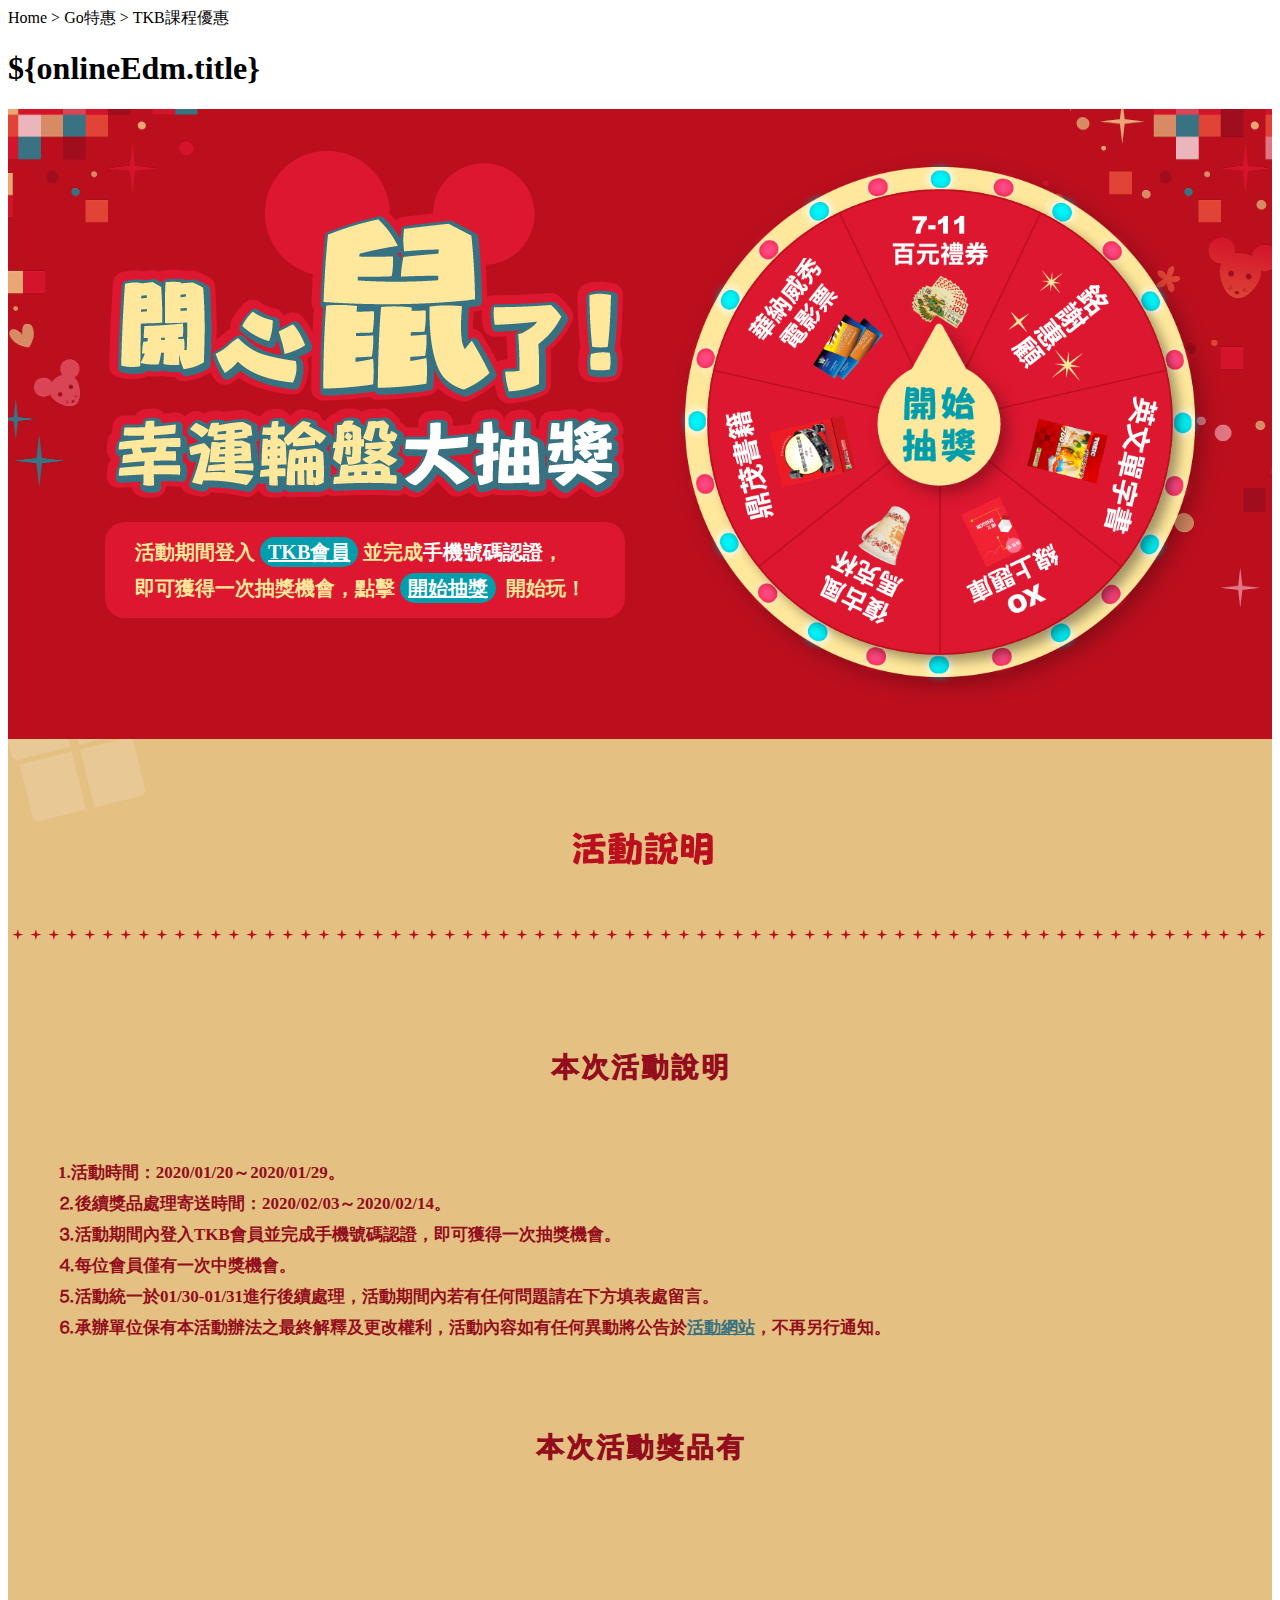
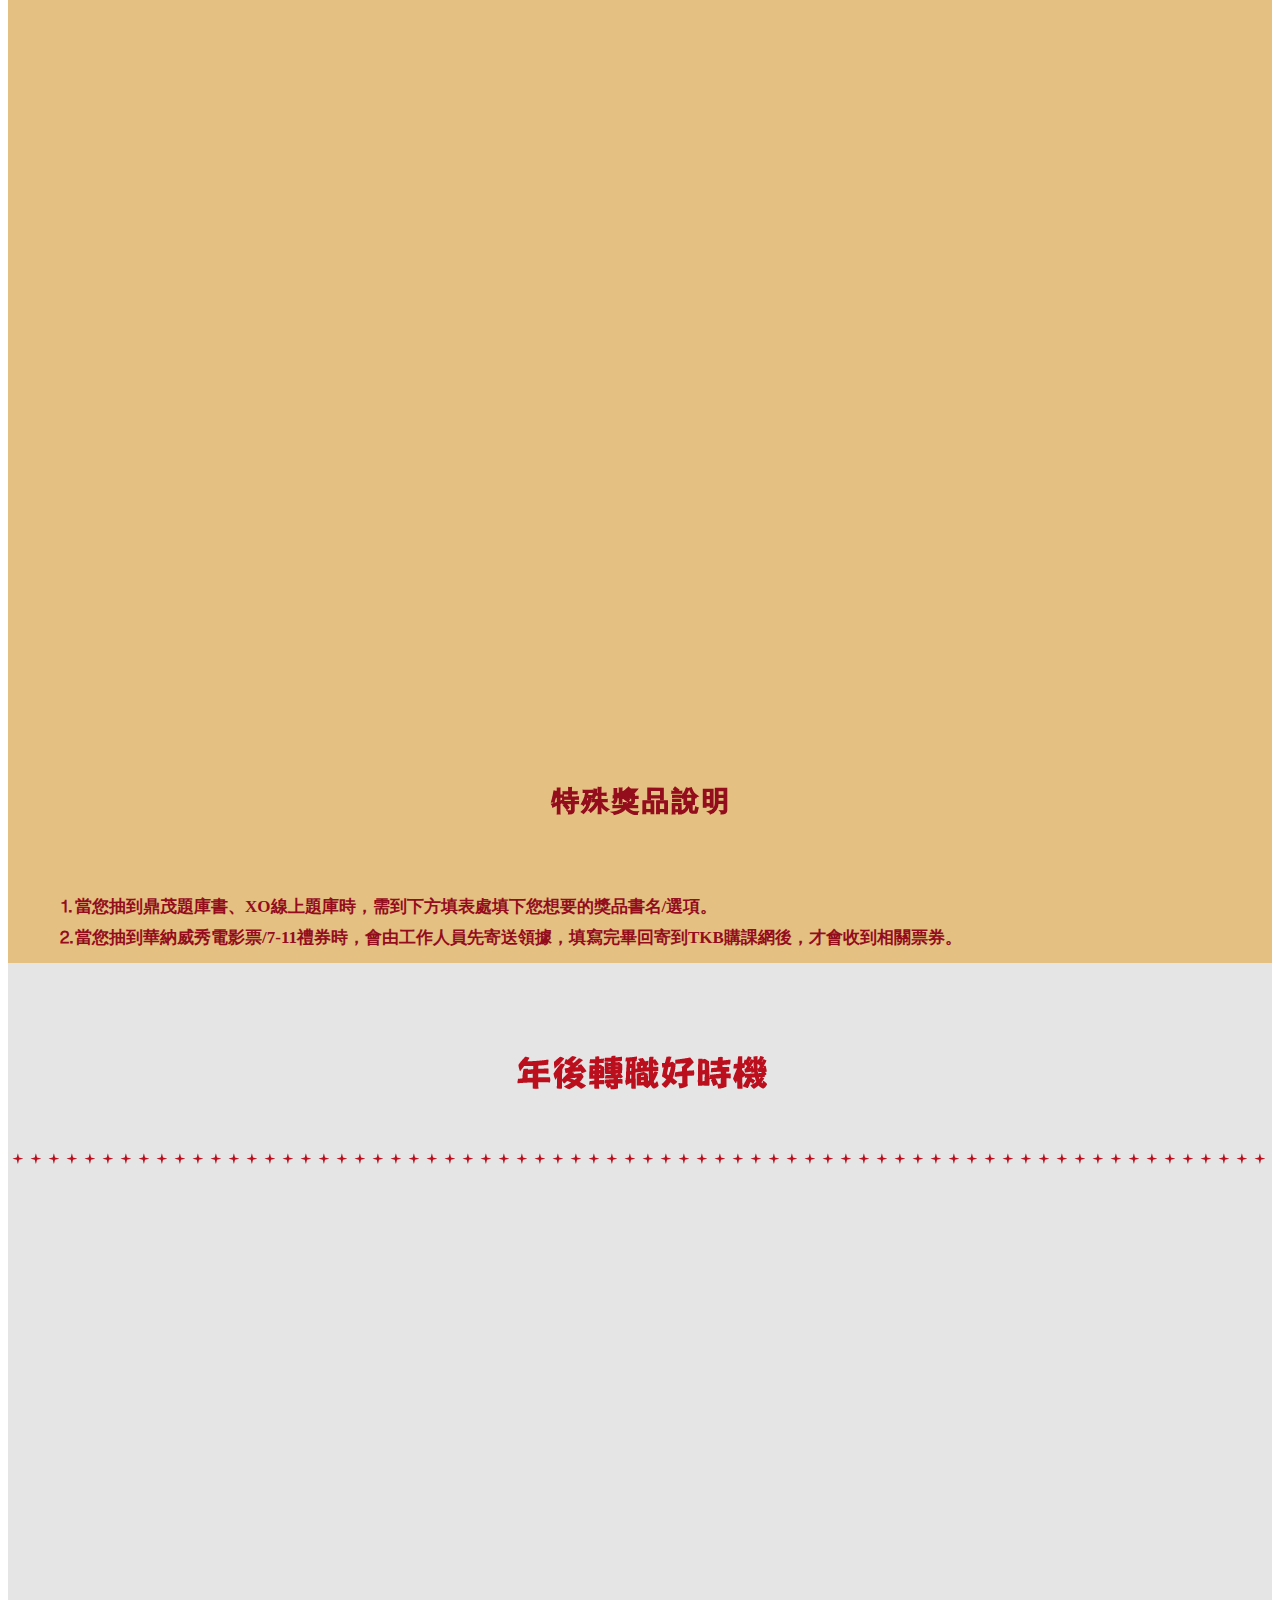
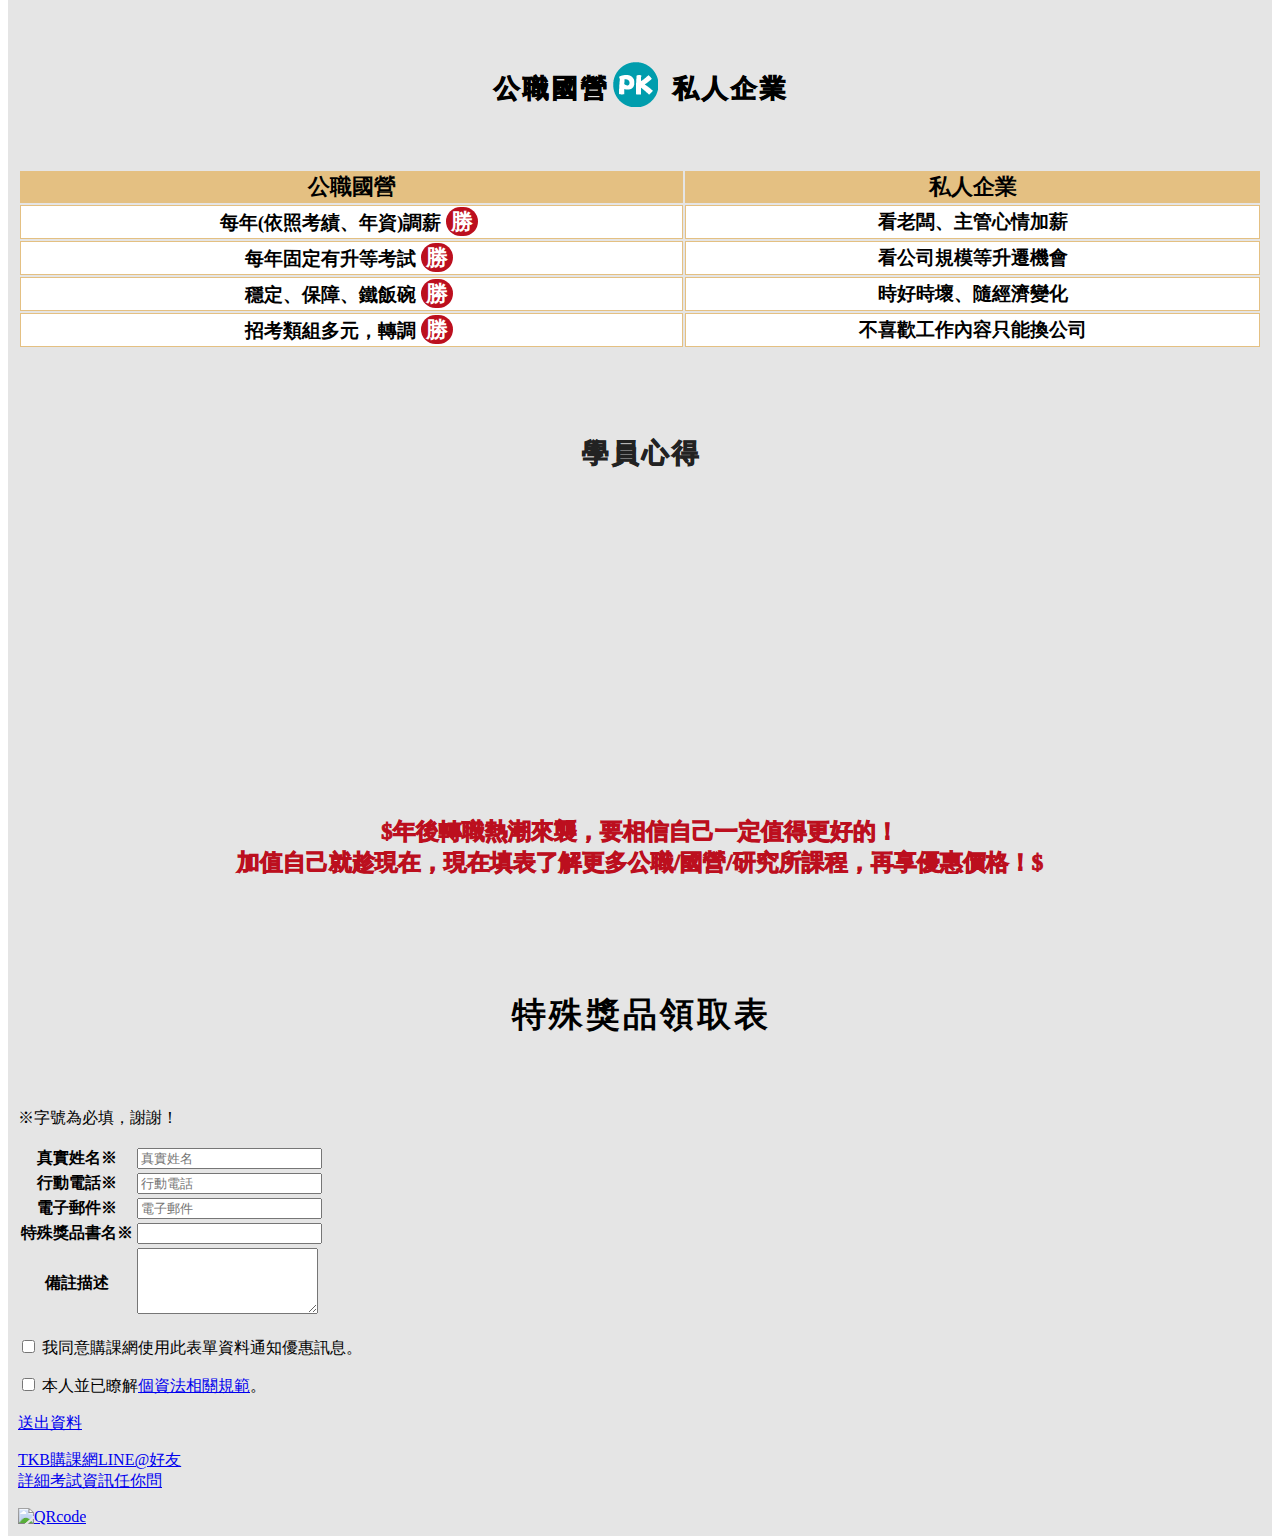
==== index.html @ 88e42875 "Add files via upload" ====
<!doctype html>
<html>
<head>
   <meta charset="utf-8">
   <title>新春EDM</title>
   <meta name="keywords" content="
   台電招考, 國營事業招考,國營事業聯招 ,台水招考,國營事業薪水,台電雇員招考,國營事業薪資表,國營事業補習,國營事業補習班" />
   <meta name="description" content="國營事業招考2016年，台電招考845人，台水招考300人，近千名職缺釋出，上榜率大增，榜單一致推薦的國營事業補習班，填表報名即享課程優惠喔！" />
   <meta name="viewport" content="width=device-width,initial-scale=1.0,maximum-scale=1">

   <!-- Global -->
   <link rel="icon" href="../../images/favicon.png">
   <link rel="stylesheet" href="../../css/reset.css">
   <link rel="stylesheet" href="../../css/style.css">
   <link rel="stylesheet" href="../../css/page.css">

   <!-- ThisPage -->
   <link rel="stylesheet" href="css/edmSpring.css">

   <!-- Plugin -->
   <link rel="stylesheet" href="https://use.fontawesome.com/releases/v5.8.1/css/all.css" integrity="sha384-50oBUHEmvpQ+1lW4y57PTFmhCaXp0ML5d60M1M7uH2+nqUivzIebhndOJK28anvf" crossorigin="anonymous">
   <link href="https://unpkg.com/aos@2.3.1/dist/aos.css" rel="stylesheet">
   <link rel="stylesheet" href="https://cdnjs.cloudflare.com/ajax/libs/Swiper/4.4.1/css/swiper.css">

   <meta property="og:title" content="轉學考雲端課程優惠中，比重考更快考取國立名校!" />
   <meta property="og:type" content="website" />
   <meta property="og:url" content="">
   <meta property="og:image" content=""/>
   <meta property="og:description" content="國營事業招考2016年，台電招考845人，台水招考300人，近千名職缺釋出，上榜率大增，榜單一致推薦的國營事業補習班，填表報名即享課程優惠喔！" />

</head>
<body id="edmSpringLottery">
   <div id="wrapper">
   <div id="header"></div>
   <div id="nav"></div>
   <section id="contents">

      <div id="pageHead">
         <div class="breadcrumbs">Home > <span>Go特惠</span> > <span>TKB課程優惠</span></div>
         <h1 class="pageTtl">${onlineEdm.title}</h1>
      </div>


   <article  class="main_content cf">

   <!-- 轉盤區塊 -->
   <div class="area aka">
      <div class="container type_banner">

         <div class="banner_block">

            <div class="imagine img_box usn" data-aos="flip-left">
               <img src="img/logo_b.png"/>
            </div>
            <div class="imagine img_box usn" data-aos="flip-right" data-aos-delay="500">
               <img src="img/logo_s.png"/>
            </div>
            <div class="description_box">
               活動期間登入<a href="#" class="hightlight bg_style">TKB會員</a>並完成<span class="hightlight ">手機號碼認證</span>，<br>
               即可獲得一次抽獎機會，點擊<a href="#GoLottery" class="hightlight bg_style ">開始抽獎</a>     開始玩！
            </div>

         </div>

         <span id="GoLottery" class="marginer"></span>
         <div id="LotteryBlock" class="lottery_block usn " ondragstart="return false;" data-aos="flip-up" data-aos-delay="500" data-aos-easing="ease-in" data-aos-duration="800">
                        
            <div class="lottery_box bg img_box" >
               <img src="img/lottery_bg.png" />
            </div>

            <div class="lottery_box bg2 img_box">
               <img src="img/lottery_bg_light.png" />
            </div>

            <div class="lottery_box bg2 img_box">
               <img src="img/lottery_bg_light.png" />
            </div>

            <div class="lottery_box bg2 img_box">
               <img src="img/lottery_bg_light.png" />
            </div>

            <div class="lottery_box shadow rotater img_box">
               <img src="img/lottery_rotater.png" />
            </div>

            <div id="LotteryRotater" class="lottery_box rotater img_box">
               <img src="img/lottery_rotater.png" />
            </div>

            <a id="GoStartLottery" href="javascriptscript:void(0);" class="lottery_box start img_box "  >
               <img src="img/lottery_start.png" />
            </a>
         </div>

      </div>
   </div>

   <!-- 分析情況 -->
   <div class="area almond">
      <div class="title_block deco">
         <h3 class="title img_box"  title="活動說明">
            <img src="img/title_event.png" />
         </h3>
      </div>
      <div class="container ">

         <div class="title_block ">
            <h4 class="subtitle "  title="本次活動說明">
               <i class="fas fa-gifts"></i>本次活動說明
            </h4>
         </div>

         <div class="content_block">
            <ul class="des_list">
               <li class="dex_list_item">1.活動時間：2020/01/20～2020/01/29。</li>
               <li class="dex_list_item">⒉後續獎品處理寄送時間：2020/02/03～2020/02/14。</li>
               <li class="dex_list_item">⒊活動期間內登入TKB會員並完成手機號碼認證，即可獲得一次抽獎機會。</li>
               <li class="dex_list_item">⒋每位會員僅有一次中獎機會。</li>
               <li class="dex_list_item">⒌活動統一於01/30-01/31進行後續處理，活動期間內若有任何問題請在下方填表處留言。</li>
               <li class="dex_list_item">⒍承辦單位保有本活動辦法之最終解釋及更改權利，活動內容如有任何異動將公告於<a href="https://www.tkbgo.com.tw/" class="link" target="_blank">活動網站</a>，不再另行通知。</li>
               
            </ul>
         </div>

         <div class="title_block ">
            <h4 class="subtitle "  title="本次活動獎品有">
               <i class="fas fa-gifts"></i>本次活動獎品有
            </h4>
         </div>

         <div class="content_block">
            
            <div class="award_box">

               <div class="award_conainer" data-aos="fade-up" >
                  <div class="award_item img_box">
                     <span class="img_numbering">1</span>
                     <img src="img/award_01.png"/>
                  </div>
                  <div class="item_name">
                     <h5 class="title">鼎茂題庫書*10</h5>
                     
                     <a href="https://www.tkbgo.com.tw/book/toBookList.jsp?group=3442" class="link" target="_blank">TKB線上書城</a>任選1本500元以內書籍
                  </div>
               </div>

               <div class="award_conainer" data-aos="fade-up" data-aos-delay="50">
                  <div class="award_item img_box">
                     <span class="img_numbering">2</span>
                     <img src="img/award_02.png"/>
                  </div>
                  <div class="item_name">
                      <h5 class="title">華納威秀電影票*10</h5>
                  </div>
               </div>

               <div class="award_conainer" data-aos="fade-up" data-aos-delay="100">
                  <div class="award_item img_box">
                     <span class="img_numbering">3</span>
                     <img src="img/award_03.png"/>
                  </div>
                  <div class="item_name">
                     <h5 class="title">7-11百元禮券*10</h5>
                  </div>
               </div>

               <div class="award_conainer" data-aos="fade-up" >
                  <div class="award_item img_box">
                     <span class="img_numbering">4</span>
                     <img src="img/award_04.png"/>
                  </div>
                  <div class="item_name">
                     <h5 class="title">復古風馬克杯*10</h5>
                  </div>
               </div>

               <div class="award_conainer" data-aos="fade-up" data-aos-delay="50">
                  <div class="award_item img_box">
                     <span class="img_numbering">5</span>
                     <img src="img/award_05.png"/>
                  </div>
                  <div class="item_name">
                     <h5 class="title">XO線上題庫*30</h5>
                     以下三組電子題庫任選1：<a href="https://www.tkbtv.com.tw/tkbxo/examDownload/toDownloadPage.action?lcno=5854&group_seqno=-1" class="link" target="_blank">
                        108公職共同科目
                     </a>﹑
                     <a href="https://www.tkbtv.com.tw/tkbxo/examDownload/toDownloadPage.action?lcno=5433&group_seqno=-1" class="link" target="_blank">
                        107國營共同科目
                     </a>﹑
                     <a href="https://www.tkbtv.com.tw/tkbxo/item/toItemDetail.action?subject_no=X1413ENG000008&f_subject_no=" class="link" target="_blank">
                        102研究所共同科目
                     </a>
                  </div>
               </div>

               <div class="award_conainer" data-aos="fade-up" data-aos-delay="100">
                  <div class="award_item img_box">
                     <span class="img_numbering">6</span>
                     <img src="img/award_06.png"/>
                  </div>
                  <div class="item_name">
                    <h5 class="title">多益英文單字書700袋著走*30</h5>
                  </div>
               </div>

            </div>


         </div>


         <div class="title_block ">
            <h4 class="subtitle "  title="本次活動獎品有">
               <i class="fas fa-gifts"></i>特殊獎品說明
            </h4>
         </div>

         <div class="content_block">
            <ul class="des_list">
               <li class="dex_list_item">⒈當您抽到鼎茂題庫書、XO線上題庫時，需到下方填表處填下您想要的獎品書名/選項。</li>
               <li class="dex_list_item">⒉當您抽到華納威秀電影票/7-11禮券時，會由工作人員先寄送領據，填寫完畢回寄到TKB購課網後，才會收到相關票券。</li>
            </ul>
         </div>
         

      </div>
   </div>

   <!-- 快狠準 -->
   <div class="area gray">
      <div class="title_block deco">
         <h3 class="title img_box"  title="年後轉職好時機">
            <img src="img/title_chance.png" />
         </h3>
      </div>
      <div class="container ">

         <div class="content_block">
            
            <div class="feature_box">

               <div class="feature__conainer" data-aos="flip-left" data-aos-delay="0">
                  <div class="feature_item img_box">
                     <img src="img/feature_01.png" title="平均公職年薪564,000"/>
                  </div>
                  <div class="item_name">
                     資料來源：行政院主計總處
                  </div>
               </div>
               <div class="feature__conainer" data-aos="flip-left" data-aos-delay="50">
                  <div class="feature_item img_box">
                     <img src="img/feature_02.png" title="平均國營年終 4.4個月"/>
                  </div>
                  <div class="item_name">
                     資料來源：人力資源網站
                  </div>
               </div>
               <div class="feature__conainer" data-aos="flip-left" data-aos-delay="100">
                  <div class="feature_item img_box">
                     <img src="img/feature_03.png" title="平均研究生起薪33,880"/>
                  </div>
                  <div class="item_name">
                     資料來源：勞動部
                  </div>
               </div>


            </div>

         </div>

         <div class="title_block type_bold">
            <h4 class="title">
               公職國營
               <div class="pk img_box"><img src="img/img_pk.png"/></div>
               私人企業
            </h4>
         </div>

         <div class="table_block">
            <table>
               <thead>
                  <tr>
                     <th>
                        公職國營
                     </th>
                     <th>
                        私人企業
                     </th>
                  </tr>
               </thead>
               <tbody>
                  <tr>
                     <td>
                        每年(依照考績、年資)調薪<span class="win">勝</span>
                     </td>
                     <td>
                        看老闆、主管心情加薪
                     </td>
                  </tr>
                  <tr>
                     <td>
                        每年固定有升等考試<span class="win">勝</span>
                     </td>
                     <td>
                        看公司規模等升遷機會
                     </td>
                  </tr>
                  <tr>
                     <td>
                        穩定、保障、鐵飯碗<span class="win">勝</span>
                     </td>
                     <td>
                        時好時壞、隨經濟變化
                     </td>
                  </tr>
                  <tr>
                     <td>
                        招考類組多元，轉調<span class="win">勝</span>
                     </td>
                     <td>
                        不喜歡工作內容只能換公司
                     </td>
                  </tr>
               </tbody>
            </table>
         </div>


         <div class="title_block ">
            <h4 class="subtitle black"  title="學員心得">
               <i class="fab fa-gratipay"></i>學員心得
            </h4>
         </div>

         <div class="content_block">

            <div class="video_conainer">

               <div class="video_item video_box"  data-aos="flip-left" data-aos-delay="0">
                  <iframe src="https://www.youtube.com/embed/cLb12hQ1aXk" frameborder="0" allow="accelerometer; autoplay; encrypted-media; gyroscope; picture-in-picture" allowfullscreen></iframe>
               </div>

               <div class="video_item video_box"  data-aos="flip-left" data-aos-delay="50">
                  <iframe src="https://www.youtube.com/embed/7ww9gDC8cz0" frameborder="0" allow="accelerometer; autoplay; encrypted-media; gyroscope; picture-in-picture" allowfullscreen></iframe>
               </div>

               <div class="video_item video_box"  data-aos="flip-left" data-aos-delay="100">
                  <iframe src="https://www.youtube.com/embed/avpS7R4cWaY" frameborder="0" allow="accelerometer; autoplay; encrypted-media; gyroscope; picture-in-picture" allowfullscreen></iframe>
               </div>

            </div>

         </div>

         <div class="tip_block">
            $年後轉職熱潮來襲，要相信自己一定值得更好的！<br/>
            加值自己就趁現在，現在填表了解更多公職/國營/研究所課程，再享優惠價格！$
         </div>



      </div>
   </div>


   <!-- 填單 -->
   <div class="area gray">
      <div class="container type_form">

         <span id="goForm" class="marginer"></span>

      
         <div id="form" class="full bk-black">


               <div class="block table_top fixed">


               <div class="form_title title_block ">
                  <h3 class="title f30 bold">
                     <i class="fas fa-flag"></i>特殊獎品領取表
                  </h3>
               </div>

               <p><span class="FC">※</span>字號為必填，謝謝！</p>
               <!-- <p><span class="FC">※</span>如有任何問題，歡迎撥打客服專線(02)5580-2599或0985-368-799</p> -->
                     <div id="FL" class="form-left">
                     <form action="https://www.tkbgo.com.tw/formList/listAdd.jsp" method="post" id="consult2">
                     <input type="hidden" name="print_id" value="43">
                        <input type="hidden" name="url" value="https://www.tkbgo.com.tw/go_edm/edm518/index.jsp?print_id=43">
                        <input type="hidden" name="type_id" value="518">
                        <input type="hidden" name="product_group" value="8">
                        <input type="hidden" name="product_type" value="63">
                        <input type="hidden" name="type_code" value="EDM">
                        <input type="hidden" name="anatomic" value="B">
                        <table class="f18">
                           <tbody><tr>
                           <th class="th_font">真實姓名<span class="FC">※</span></th>
                              <td><input name="name" type="text" required="required" placeholder="真實姓名" maxlength="10"></td>
                           </tr>
                           <tr>
                           <th class="th_font">行動電話<span class="FC">※</span></th>
                              <td><input name="phone" type="tel" required="required" placeholder="行動電話" maxlength="10"></td>
                           </tr>
                           <tr>
                           <th class="th_font">電子郵件<span class="FC">※</span></th>
                              <td><input name="e_mail" type="email" required="required" placeholder="電子郵件" maxlength="50"></td>
                           </tr>
                           <tr>
                           <th class="th_font">特殊獎品書名<span class="FC">※</span></th>
                              <td><input name="e_mail" type="email" required="required" placeholder="" maxlength="50"></td>
                           </tr>
                           <tr>
                           <th class="th_font">備註描述</th>
                              <td><textarea id="memo" name="memo" rows="4"></textarea></td>
                           </tr>
                        </tbody></table>
                        <p class="mt15"><label>
                           <input id="sale_agree" name="sale_agree" type="checkbox" value="1">
                           我同意購課網使用此表單資料通知優惠訊息。 </label>
                           </p>
                              
                           <p class="mt5"><label>
                           <input id="is_read" name="is_read" type="checkbox" value="1">
                           本人並已瞭解<a class="FC uLink" href="https://www.tkbgo.com.tw/service/toPrivacy.jsp" target="_blank">個資法相關規範</a>。</label></p>
                           <p></p>
                        <p class="mtb25 btn"><a href="javascript:onSubmit();" class="fade">送出資料</a></p>
                     </form>
                     </div>

                  <div class="qrcode-right">
                     <a href="https://line.me/R/ti/p/%40uog5903w" target="_blank" class="fade" style="opacity: 1;">
                        <p>TKB購課網LINE@好友<br>詳細考試資訊任你問</p>
                        <img src="https://www.tkbgo.com.tw/tkbgo/images/qrcode.jpg" alt="QRcode">
                     </a>
                  </div>

               </div>

         </div>

         </div>
   </div>



   </article>


   </section>


<div id="footer"></div>
</div>
<script src="./js/jquery.min.js"></script>
<script src="https://cdnjs.cloudflare.com/ajax/libs/Swiper/4.4.1/js/swiper.js"></script>
<script src="https://unpkg.com/aos@2.3.1/dist/aos.js"></script>
<script src="js/rotate.min.js"></script>

<script>
   // $('#header').load('header.html');
   // $('#footer').load('footer.html');
$(document).ready(function(){

         
	//設定禮品數量

   // 判斷當日是否已抽過
   // $('#GoStartLottery').addClass('unactive');

});

</script>

<script src="js/main.js"></script>



</body>
</html>
---- css/edmSpring.css ----
@import url(https://netdna.bootstrapcdn.com/font-awesome/3.2.1/css/font-awesome.css);
.area > .container.type_banner, #edmSpringLottery .banner_block, #edmSpringLottery .lottery_block, #edmSpringLottery .title_block, #edmSpringLottery .title_block.type_bold .title, #edmSpringLottery .award_box, #edmSpringLottery .award_box .award_conainer, #edmSpringLottery .award_box .award_conainer .award_item .img_numbering, #edmSpringLottery .feature_box, #edmSpringLottery .feature_box .feature__conainer, #edmSpringLottery .video_conainer, #edmSpringLottery .video_conainer .video_item {
  display: -webkit-box;
  display: -webkit-flex;
  display: -ms-flexbox;
  display: flex;
  -webkit-box-sizing: border-box;
          box-sizing: border-box;
  -webkit-box-orient: horizontal;
  -webkit-box-direction: normal;
  -webkit-flex-flow: row;
      -ms-flex-flow: row;
          flex-flow: row;
  -webkit-flex-wrap: wrap;
      -ms-flex-wrap: wrap;
          flex-wrap: wrap;
  -webkit-box-align: center;
  -webkit-align-items: center;
      -ms-flex-align: center;
          align-items: center;
}

.area > .container::after {
  content: '';
  display: block;
  height: 0;
  clear: both;
  visibility: hidden;
}

.img_box img {
  max-width: 100%;
  max-height: 100%;
}

html {
  scroll-behavior: smooth;
}

html {
  width: 100%;
  height: 100%;
  overflow-x: hidden;
}

.area {
  -webkit-box-sizing: border-box;
          box-sizing: border-box;
  display: inline-block;
  float: left;
  width: 100%;
  overflow: hidden;
  position: relative;
  background-repeat: no-repeat;
  background-attachment: fixed;
  background-position: top center;
  min-height: 655px;
}

@media all and (max-width: 1300px) {
  .area {
    background-size: 150%;
    min-height: unset;
  }
}

.area.aka {
  background-image: url("../img/bg_aka.png");
  background-color: #bc0f1e;
}

.area.almond {
  background-image: url("../img/bg_almond.png");
  background-color: #e4c082;
  background-position: center;
}

.area.gray {
  background-image: url("../img/bg_gray.png");
  background-color: #e5e5e5;
}

.area > .container {
  -webkit-box-sizing: border-box;
          box-sizing: border-box;
  display: inline-block;
  margin: 0 auto;
  width: 1300px;
  padding: 30px 10px 30px;
  margin: 0 auto;
  display: block;
  float: unset;
}

.area > .container.type_banner {
  -webkit-box-pack: center;
  -webkit-justify-content: center;
      -ms-flex-pack: center;
          justify-content: center;
  -webkit-box-align: start;
  -webkit-align-items: flex-start;
      -ms-flex-align: start;
          align-items: flex-start;
  padding: 0;
  position: relative;
  padding: 100px 0 40px;
}

@media all and (max-width: 1301px) {
  .area > .container.type_banner {
    width: 100%;
    padding: 40px 0;
  }
}

@media all and (max-width: 520px) {
  .area > .container.type_banner {
    padding: 20px 0;
  }
}

@media all and (max-width: 1301px) {
  .area > .container {
    width: 100%;
    padding: 10px 10px 10px;
  }
}

#edmSpringLottery .banner_block {
  -webkit-box-pack: center;
  -webkit-justify-content: center;
      -ms-flex-pack: center;
          justify-content: center;
  width: 100%;
  max-width: 600px;
}

#edmSpringLottery .banner_block .description_box {
  -webkit-box-sizing: border-box;
          box-sizing: border-box;
  display: inline-block;
  float: left;
  padding: 12px 30px;
  width: 100%;
  max-width: 520px;
  border-radius: 20px;
  margin: 20px 0;
  font-size: 20px;
  font-weight: bold;
  color: #ffe89b;
  background-color: #dd172f;
  line-height: 36px;
}

#edmSpringLottery .banner_block .hightlight {
  color: #fff;
}

#edmSpringLottery .banner_block .bg_style {
  -webkit-transition: 0.2s all ease-out;
  -o-transition: 0.2s all ease-out;
  transition: 0.2s all ease-out;
  cursor: pointer;
  padding: 4px  8px;
  margin: 0 5px;
  border-radius: 40px;
  background-color: #009dad;
  white-space: nowrap;
  overflow: hidden;
  -o-text-overflow: ellipsis;
     text-overflow: ellipsis;
  max-height: 40px;
}

#edmSpringLottery .banner_block .bg_style:hover {
  opacity: .8;
  -webkit-transition-duration: .1s;
       -o-transition-duration: .1s;
          transition-duration: .1s;
}

#edmSpringLottery .lottery_block {
  -webkit-box-pack: center;
  -webkit-justify-content: center;
      -ms-flex-pack: center;
          justify-content: center;
  -webkit-box-sizing: border-box;
          box-sizing: border-box;
  width: 100%;
  max-width: 550px;
  min-height: 550px;
  position: relative;
}

@media all and (max-width: 520px) {
  #edmSpringLottery .lottery_block {
    min-height: 100vw;
  }
}

#edmSpringLottery .lottery_block .lottery_box {
  width: 100%;
  max-width: 510px;
  min-height: 510px;
  position: absolute;
  -webkit-user-select: none;
     -moz-user-select: none;
      -ms-user-select: none;
          user-select: none;
}

@media all and (max-width: 520px) {
  #edmSpringLottery .lottery_block .lottery_box {
    min-height: 100vw;
  }
}

#edmSpringLottery .lottery_block .bg {
  -webkit-filter: drop-shadow(7px 7px 10px #0000004b);
          filter: drop-shadow(7px 7px 10px #0000004b);
}

#edmSpringLottery .lottery_block .bg2 {
  animation-name: blink;
  animation-duration: 1.7s;
  animation-iteration-count: infinite;
  animation-timing-function: ease-in-out;
  -webkit-animation-delay: .1s;
          animation-delay: .1s;
  -webkit-animation-direction: normal;
          animation-direction: normal;
  -webkit-animation-name: blink;
  -webkit-animation-duration: 1.7s;
  -webkit-animation-iteration-count: infinite;
  -webkit-animation-timing-function: ease-in-out;
  -webkit-animation-direction: reverse;
  -moz-filter: blur(5px);
  -webkit-filter: blur(5px);
  -o-filter: blur(5px);
  -ms-filter: blur(5px);
  mix-blend-mode: screen;
  filter: blur(5px);
}

#edmSpringLottery .lottery_block .rolling_effect {
  animation-duration: .2s;
  -webkit-animation-duration: .2s;
}

#edmSpringLottery .lottery_block .shadow {
  -webkit-filter: drop-shadow(7px 7px 6px #0000005d);
          filter: drop-shadow(7px 7px 6px #0000005d);
}

#edmSpringLottery .lottery_block .start {
  top: 0;
  margin-top: auto;
  bottom: 0;
  margin-bottom: auto;
  width: 210px;
  height: 210px;
  min-height: unset;
  cursor: pointer;
  -webkit-filter: drop-shadow(7px 7px 8px #0000004b);
          filter: drop-shadow(7px 7px 8px #0000004b);
  -webkit-transition: .2s ease-in-out;
  -o-transition: .2s ease-in-out;
  transition: .2s ease-in-out;
}

@media all and (max-width: 520px) {
  #edmSpringLottery .lottery_block .start {
    width: calc(50% - 50px);
    height: 32vw;
  }
}

#edmSpringLottery .lottery_block .start:hover {
  -webkit-transform: translate(1px, 1px);
      -ms-transform: translate(1px, 1px);
          transform: translate(1px, 1px);
  -webkit-filter: drop-shadow(5px 5px 6px #0000007e);
          filter: drop-shadow(5px 5px 6px #0000007e);
  -webkit-transition: .1s ease-in-out;
  -o-transition: .1s ease-in-out;
  transition: .1s ease-in-out;
}

#edmSpringLottery .lottery_block .start:active {
  -webkit-transform: translate(4px, 4px);
      -ms-transform: translate(4px, 4px);
          transform: translate(4px, 4px);
  -webkit-filter: drop-shadow(2px 2px 2px #0000009a);
          filter: drop-shadow(2px 2px 2px #0000009a);
}

#edmSpringLottery .lottery_block .start.unactive {
  pointer-events: none;
}

#edmSpringLottery .title_block {
  -webkit-box-pack: center;
  -webkit-justify-content: center;
      -ms-flex-pack: center;
          justify-content: center;
  padding: 50px 0 20px 0;
  width: 100%;
  position: relative;
}

#edmSpringLottery .title_block .title {
  font-size: 34px;
  letter-spacing: 3px;
  text-indent: 3px;
  font-weight: bolder;
}

#edmSpringLottery .title_block .subtitle {
  font-size: 27px;
  letter-spacing: 3px;
  text-indent: 3px;
  font-weight: bolder;
  color: #930d1d;
  -webkit-text-stroke-width: 1px;
}

#edmSpringLottery .title_block .subtitle.black {
  color: #222;
}

#edmSpringLottery .title_block .subtitle.black i {
  color: #bc0f1e;
}

#edmSpringLottery .title_block.deco:after {
  content: '';
  display: inline-block;
  position: relative;
  left: 0;
  right: 0;
  height: 18px;
  bottom: -10px;
  width: 100%;
  background-color: transparent;
  background-repeat: repeat;
  background-attachment: inherit;
  background-size: 18px;
  background-image: url("../img/border_deco.png");
}

#edmSpringLottery .title_block.type_bold .title {
  -webkit-box-pack: center;
  -webkit-justify-content: center;
      -ms-flex-pack: center;
          justify-content: center;
  width: 100%;
  font-weight: bold;
  font-size: 26px;
  -webkit-text-stroke-width: 1px;
}

#edmSpringLottery .title_block .pk {
  width: 60px;
}

#edmSpringLottery .des_list .dex_list_item {
  -webkit-box-sizing: border-box;
          box-sizing: border-box;
  display: inline-block;
  float: left;
  width: 100%;
  padding: 4px 0;
  font-size: 17px;
  color: #930d1d;
  font-weight: bold;
}

#edmSpringLottery .award_box {
  -webkit-box-pack: center;
  -webkit-justify-content: center;
      -ms-flex-pack: center;
          justify-content: center;
  -webkit-box-align: start;
  -webkit-align-items: flex-start;
      -ms-flex-align: start;
          align-items: flex-start;
}

#edmSpringLottery .award_box .award_conainer {
  -webkit-box-pack: center;
  -webkit-justify-content: center;
      -ms-flex-pack: center;
          justify-content: center;
  -webkit-box-sizing: border-box;
          box-sizing: border-box;
  margin: 0 30px 30px;
  padding: 0 20px;
  width: 330px;
}

#edmSpringLottery .award_box .award_conainer .award_item {
  position: relative;
  -webkit-box-sizing: border-box;
          box-sizing: border-box;
  width: 210px;
  height: 210px;
  background-image: url("../img/award_bg2.png");
}

#edmSpringLottery .award_box .award_conainer .award_item .img_numbering {
  -webkit-box-pack: center;
  -webkit-justify-content: center;
      -ms-flex-pack: center;
          justify-content: center;
  position: absolute;
  padding: 4px;
  width: 30px;
  height: 30px;
  background-color: #ffe89b;
  color: #e4c082;
  font-size: 17px;
  border-radius: 50px;
  -webkit-text-stroke-width: 2px;
  -webkit-text-stroke-color: #e4c082;
  -webkit-text-fill-color: #e4c082;
}

#edmSpringLottery .award_box .award_conainer .item_name {
  -webkit-box-sizing: border-box;
          box-sizing: border-box;
  display: inline-block;
  float: left;
  text-align: center;
  width: 100%;
  padding: 4px 0;
  font-size: 17px;
  color: #930d1d;
  font-weight: bold;
}

#edmSpringLottery .award_box .award_conainer .item_name .title {
  padding: 0 0 10px 0;
  font-size: 18px;
  -webkit-text-stroke-width: 0.5px;
  -webkit-text-stroke-color: #930d1d;
  -webkit-text-fill-color: #930d1d;
}

#edmSpringLottery .feature_box {
  -webkit-box-pack: center;
  -webkit-justify-content: center;
      -ms-flex-pack: center;
          justify-content: center;
  -webkit-box-align: start;
  -webkit-align-items: flex-start;
      -ms-flex-align: start;
          align-items: flex-start;
}

#edmSpringLottery .feature_box .feature__conainer {
  -webkit-box-pack: center;
  -webkit-justify-content: center;
      -ms-flex-pack: center;
          justify-content: center;
  -webkit-box-sizing: border-box;
          box-sizing: border-box;
  margin: 0 20px 30px;
  padding: 0 0px;
  width: 350px;
}

#edmSpringLottery .feature_box .feature__conainer .feature_item {
  position: relative;
  -webkit-box-sizing: border-box;
          box-sizing: border-box;
  width: 100%;
  max-width: 350px;
}

@media all and (max-width: 500px) {
  #edmSpringLottery .feature_box .feature__conainer .feature_item {
    padding: 0 10px;
  }
}

#edmSpringLottery .feature_box .feature__conainer .item_name {
  -webkit-box-sizing: border-box;
          box-sizing: border-box;
  display: inline-block;
  float: left;
  text-align: center;
  width: 100%;
  padding: 4px 0;
  font-size: 15px;
  color: #222;
  font-weight: bold;
}

#edmSpringLottery .table_block table {
  width: 100%;
  font-size: 22px;
}

#edmSpringLottery .table_block table th {
  background-color: #e4c082;
  border: 0px solid #e4c082;
  font-weight: bold;
  text-align: center;
}

#edmSpringLottery .table_block table td {
  font-size: 19px;
  border: 1px solid #e4c082;
  background-color: #fff;
  font-weight: bold;
  text-align: center;
}

#edmSpringLottery .table_block .win {
  -webkit-box-sizing: border-box;
          box-sizing: border-box;
  background-color: #bc0f1e;
  border-radius: 50px;
  margin: 0 5px;
  padding: 2px 5px;
  width: 45px;
  font-size: 22px;
  color: #fff;
}

#edmSpringLottery .video_conainer {
  -webkit-box-pack: space-evenly;
  -webkit-justify-content: space-evenly;
      -ms-flex-pack: space-evenly;
          justify-content: space-evenly;
  -webkit-box-sizing: border-box;
          box-sizing: border-box;
  width: 100%;
}

#edmSpringLottery .video_conainer .video_item {
  -webkit-box-pack: justify;
  -webkit-justify-content: space-between;
      -ms-flex-pack: justify;
          justify-content: space-between;
  position: relative;
  -webkit-box-sizing: border-box;
          box-sizing: border-box;
  width: 370px;
  height: 240px;
  margin: 20px  5px;
  padding: 20px 25px;
  background-color: #fff;
  border-radius: 20px;
}

#edmSpringLottery .video_conainer .video_item iframe {
  width: 100%;
  height: 100%;
}

#edmSpringLottery .tip_block {
  margin: 10px auto;
  width: 100%;
  max-width: 900px;
  text-align: center;
  font-size: 23px;
  font-weight: bolder;
  color: #bc0f1e;
  -webkit-text-stroke-width: 1px;
}

.link {
  color: #377282;
  text-decoration: underline;
  -webkit-transition: 0.2s all ease-out;
  -o-transition: 0.2s all ease-out;
  transition: 0.2s all ease-out;
  cursor: pointer;
}

.link:hover {
  opacity: .8;
  -webkit-transition-duration: .1s;
       -o-transition-duration: .1s;
          transition-duration: .1s;
}

.img_box {
  max-width: 100%;
  max-height: 100%;
}

.table_top select {
  width: 100% !important;
}

.marginer {
  -webkit-box-sizing: border-box;
          box-sizing: border-box;
  display: block;
  float: left;
  width: 0px;
  margin: -115px 0 115px;
}

@media all and (max-width: 1151px) {
  .marginer {
    width: 100%;
  }
}

@media all and (max-width: 581px) {
  .table_box {
    overflow: scroll;
  }
  .table_box table {
    width: 581px;
  }
  .table_box table tr td:first-child {
    position: -webkit-sticky;
    position: sticky;
    z-index: 1;
    left: 0;
  }
}

.table_box::-webkit-scrollbar {
  width: 2px;
  height: 8px;
  background-color: rgba(220, 220, 220, 0.9);
  border-radius: 10px;
}

.table_box::-webkit-scrollbar-track {
  border-radius: 10px;
  margin: 2px 0;
}

.table_box::-webkit-scrollbar-thumb {
  border-radius: 10px;
  background: #a0a0a0;
  border-style: solid;
  border-width: 0px 0px 0px 0px;
}

.table_box table {
  font-size: 17px;
}

.table_box table th {
  min-width: 80px;
}

@media all and (max-width: 500px) {
  .table_box table th {
    min-width: 40px;
  }
}

.gift_link .content {
  color: #DE4B1A;
  text-decoration: underline;
  font-size: 18px;
}

.usn {
  -webkit-user-select: none;
     -moz-user-select: none;
      -ms-user-select: none;
          user-select: none;
}

@-webkit-keyframes blink {
  0% {
    opacity: 0;
  }
  49% {
    opacity: 0;
  }
  50% {
    opacity: 1;
  }
  99% {
    opacity: 1;
  }
  100% {
    opacity: 0;
  }
}

@keyframes blink {
  0% {
    opacity: 0;
  }
  49% {
    opacity: 0;
  }
  50% {
    opacity: 1;
  }
  99% {
    opacity: 1;
  }
  100% {
    opacity: 0;
  }
}
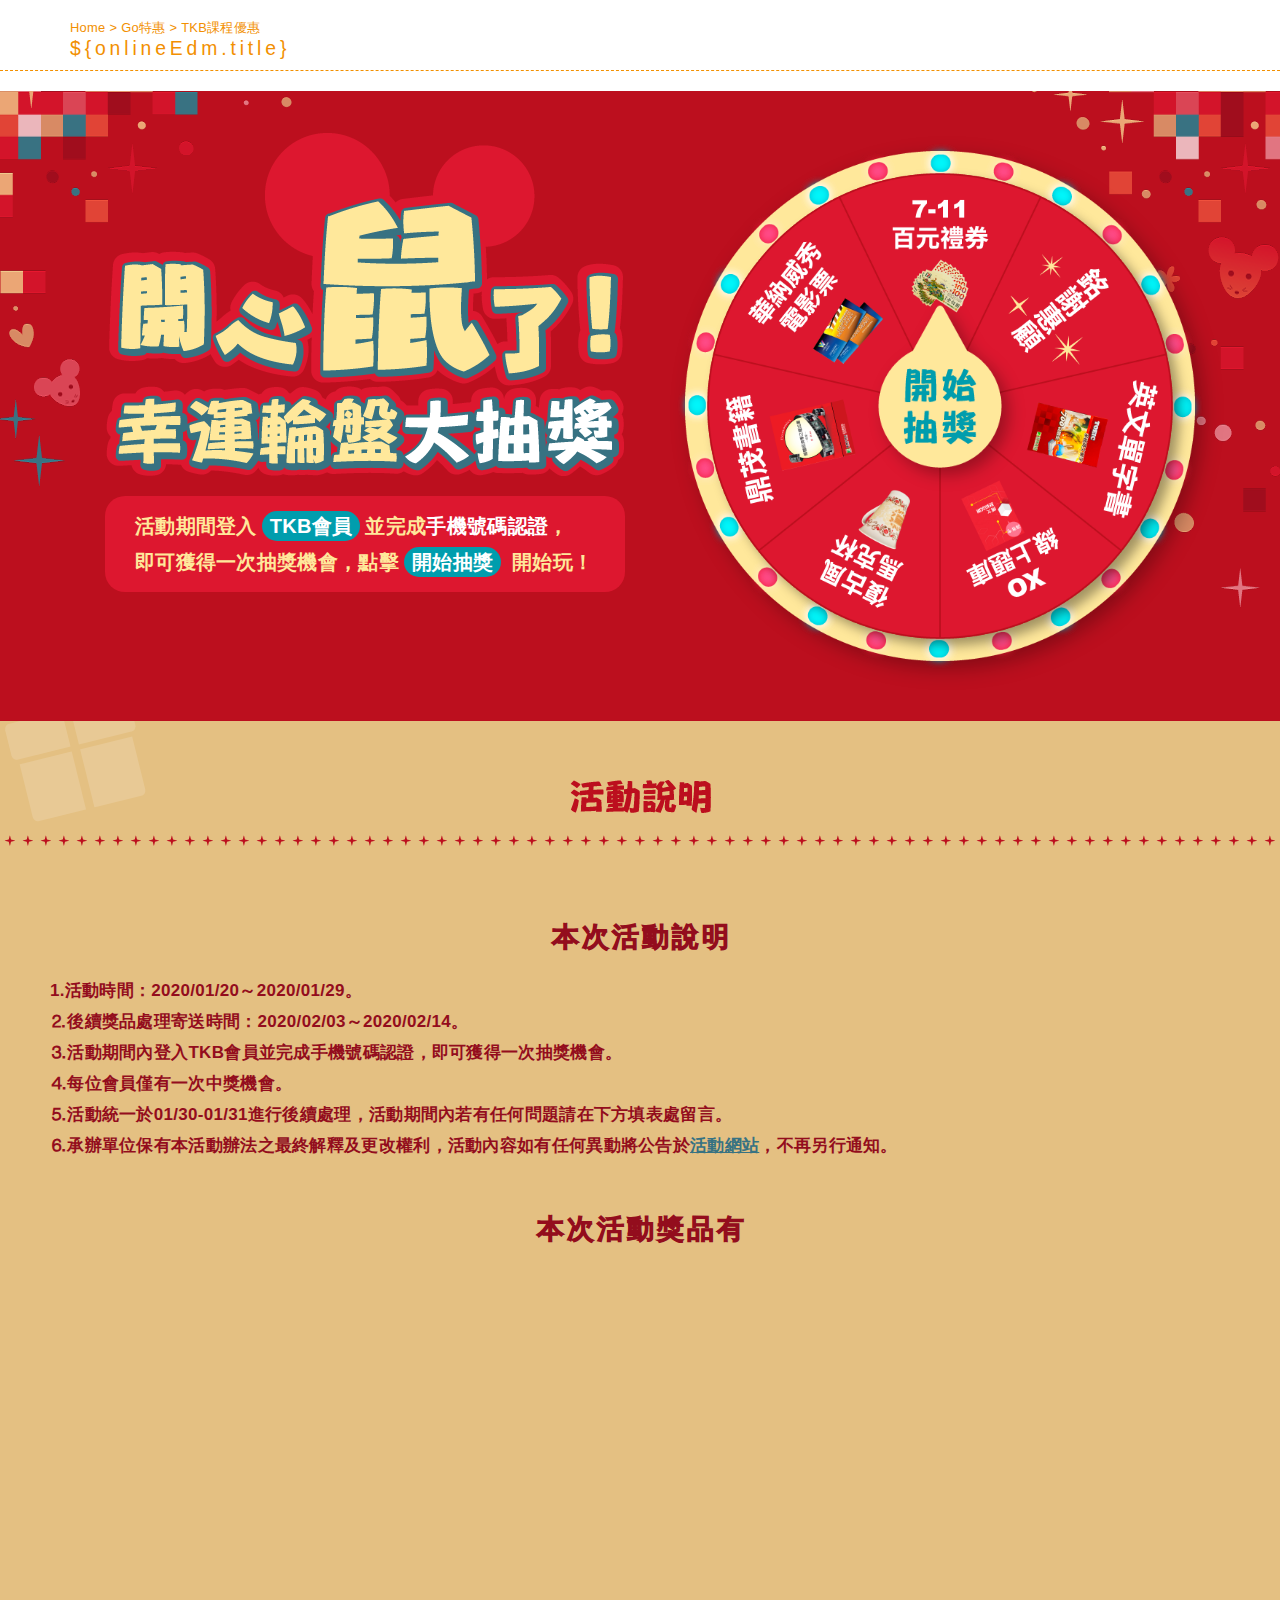
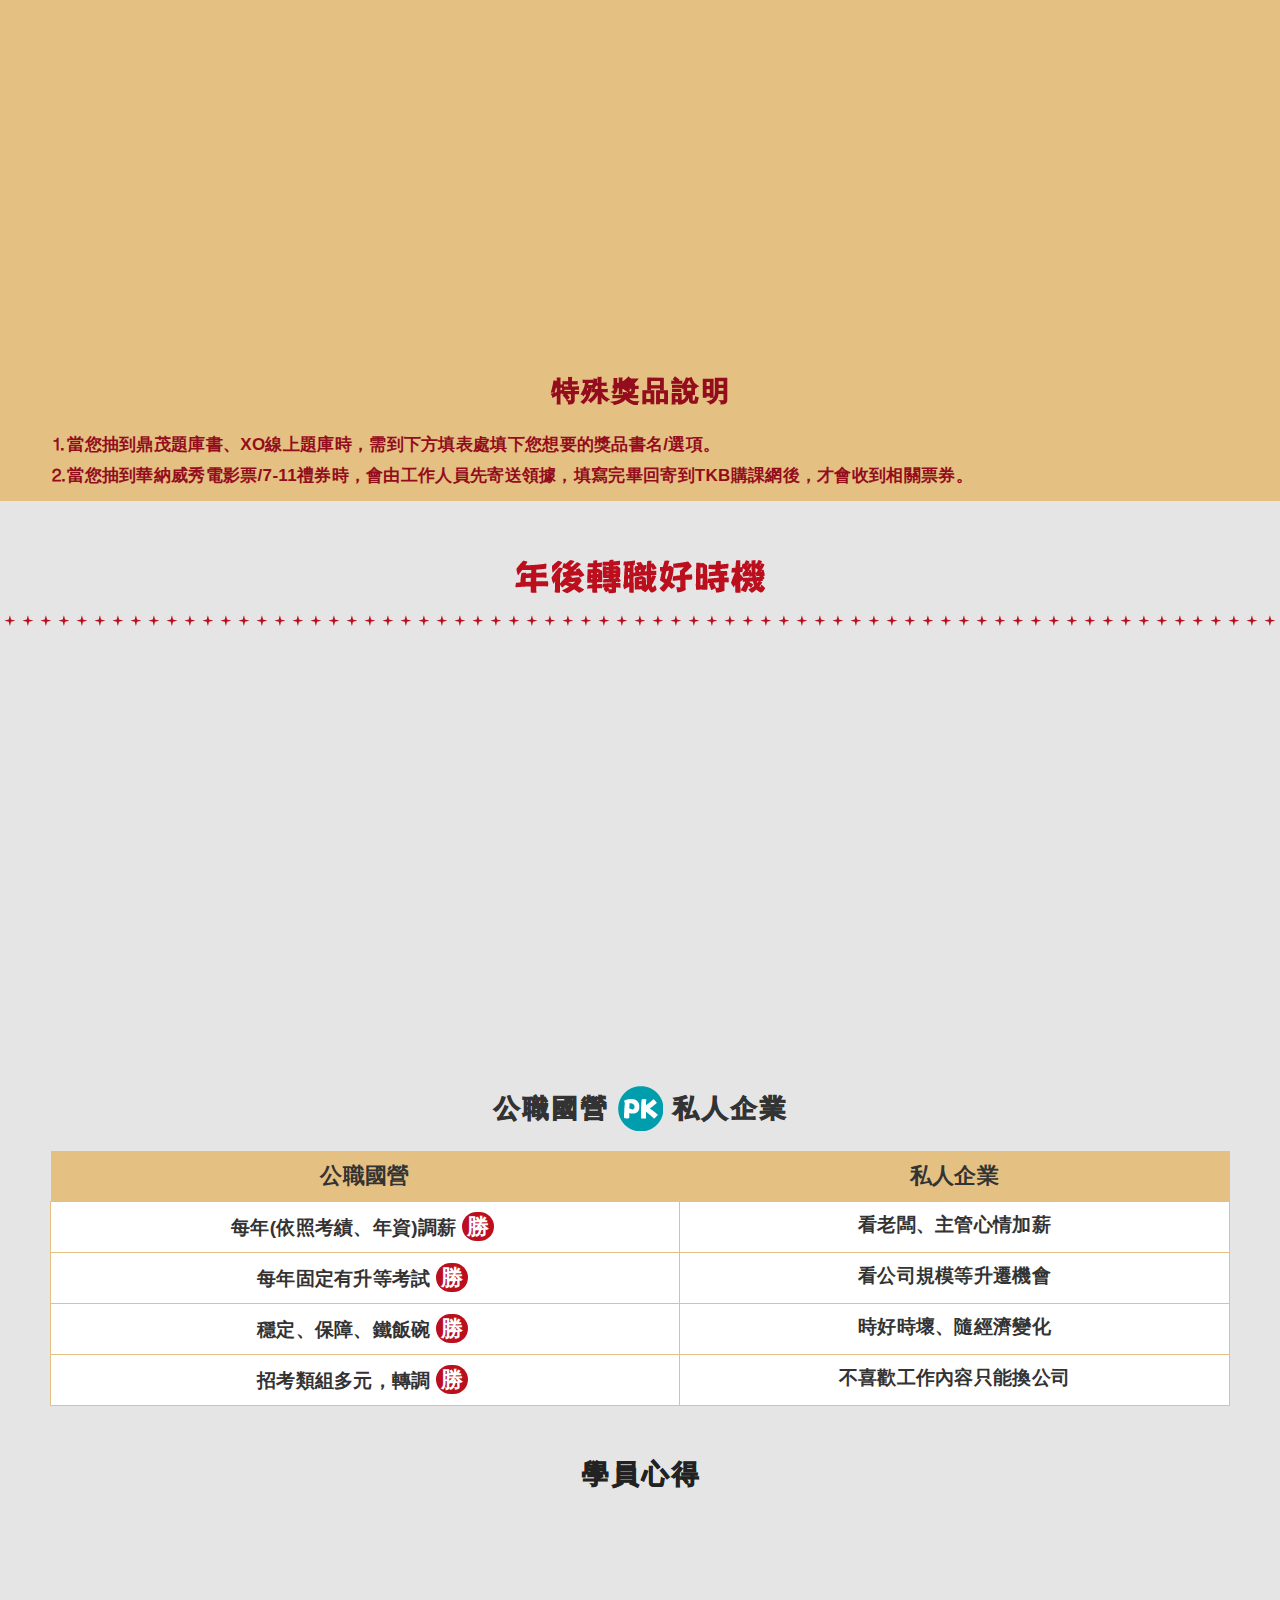
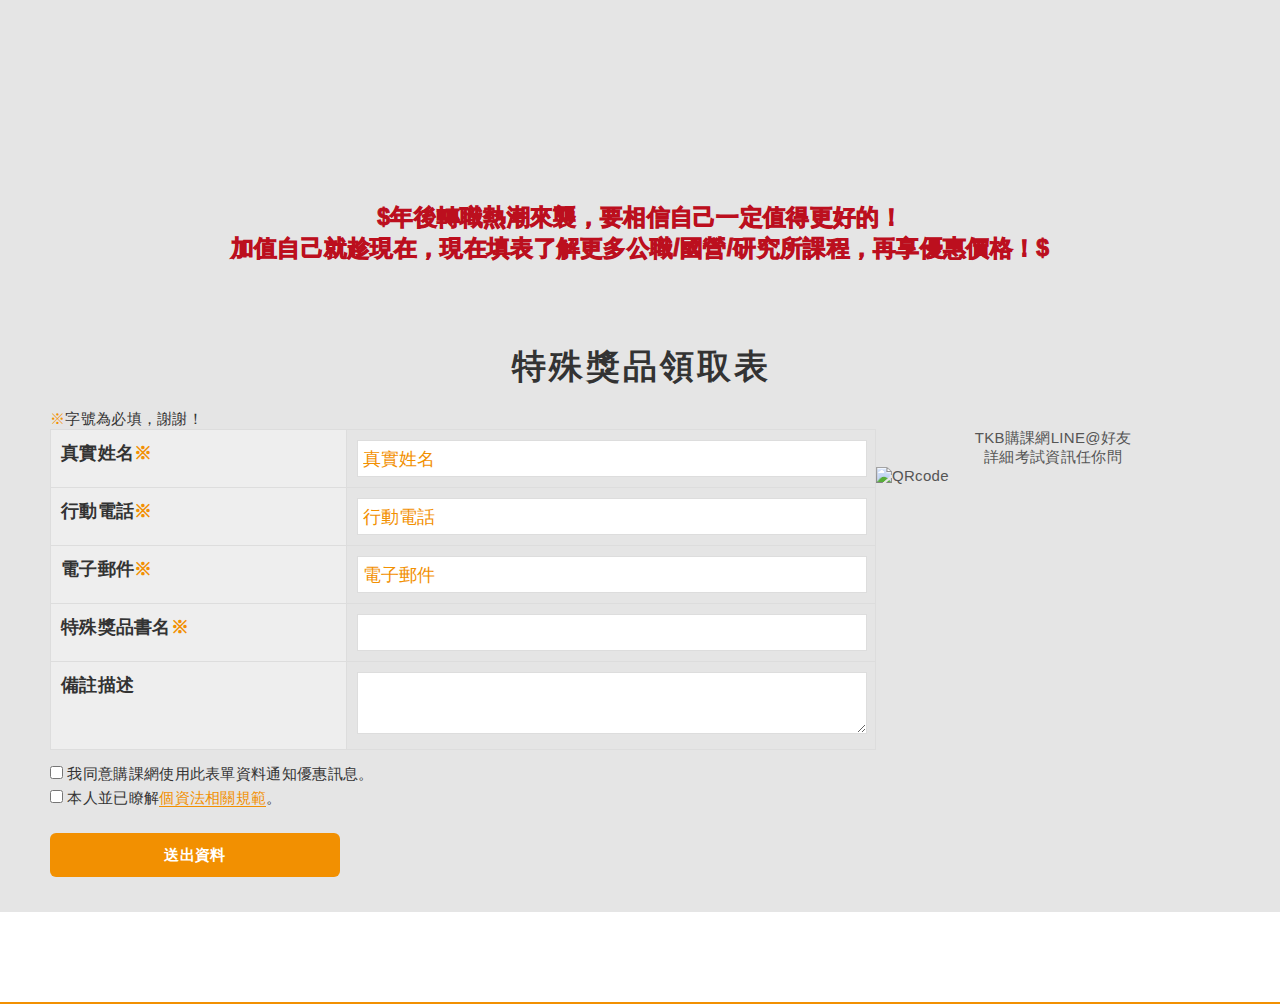
==== commit 0c1d91a0: "Add files via upload" ====
--- a/index.html
+++ b/index.html
@@ -13,6 +13,10 @@
    <link rel="stylesheet" href="../../css/reset.css">
    <link rel="stylesheet" href="../../css/style.css">
    <link rel="stylesheet" href="../../css/page.css">
+   <link rel="icon" href="img/favicon.png">
+   <link rel="stylesheet" href="css/reset.css">
+   <link rel="stylesheet" href="css/style.css">
+   <link rel="stylesheet" href="css/page.css">
 
    <!-- ThisPage -->
    <link rel="stylesheet" href="css/edmSpring.css">
--- a/css/style.css
+++ b/css/style.css
@@ -0,0 +1,1771 @@
+@charset "UTF-8";
+
+body {
+	color: #333;
+	background: #fff;
+	line-height: 1.5;
+	letter-spacing: .02em;
+	-webkit-text-size-adjust: 100%;
+	font: 15px 微軟正黑體,Arial,sans-serif
+}
+
+a {
+	color: #555;
+	text-decoration: none
+}
+
+b {
+	font-weight: 700
+}
+
+.uLink {
+	border-bottom: 1px solid #F29001;
+	transition: color .3s ease;
+	-o-transition: color .3s ease;
+	-webkit-transition: color .3s ease
+}
+
+.uLink:hover {
+	color: #f7bc66;
+	border-bottom: 1px solid #f7bc66
+}
+
+.pdfLink a {
+	padding: 7px 0;
+	display: inline-block
+}
+
+.pdfLink .fa {
+	margin-right: 5px
+}
+
+.cf:after,.colWrap:after {
+	content: ".";
+	height: 0;
+	clear: both;
+	font-size: 0;
+	display: block;
+	visibility: hidden
+}
+
+.container {
+	margin: 0 auto;
+	padding: 0 30px;
+	max-width: 1200px;
+	box-sizing: border-box;
+	-moz-box-sizing: border-box;
+	-webkit-box-sizing: border-box
+}
+
+.container.ps {
+	position: relative
+}
+
+.InMobile {
+	display: none
+}
+
+.InPC {
+	display: block
+}
+
+.wrap,.fade {
+	display: block
+}
+
+.inBlock {
+	display: inline-block
+}
+
+.col {
+	float: left;
+	position: relative
+}
+
+.phoneTxt {
+	cursor: default
+}
+
+.wBreak {
+	word-wrap: break-word;
+	word-break: break-all
+}
+
+.wsNowrap {
+	white-space: nowrap
+}
+
+blockquote {
+	margin: 10px 0;
+	padding: 12px 24px;
+	border-left: 5px solid #ccc
+}
+
+iframe[name='google_conversion_frame'] {
+	display: none!important
+}
+
+.fa {
+	color: #F29001
+}
+
+.FC {
+	color: #F29001
+}
+
+.c333 {
+	color: #333
+}
+
+.alert {
+	color: #FF6060
+}
+
+.bold,strong {
+	font-weight: 700
+}
+
+.tl {
+	text-align: left
+}
+
+.tr {
+	text-align: right
+}
+
+.tc {
+	text-align: center
+}
+
+.f12 {
+	font-size: 79%
+}
+
+.f13 {
+	font-size: 86%
+}
+
+.f14 {
+	font-size: 93%
+}
+
+.f16 {
+	font-size: 108%
+}
+
+.f17 {
+	font-size: 115%
+}
+
+.f18 {
+	font-size: 122%
+}
+
+.f20 {
+	font-size: 136%
+}
+
+.f22 {
+	font-size: 150%
+}
+
+.f24 {
+	font-size: 165%
+}
+
+.f25 {
+	font-size: 172%
+}
+
+.f26 {
+	font-size: 179%
+}
+
+.f30 {
+	font-size: 208%
+}
+
+.mt5 {
+	margin-top: 5px
+}
+
+.mt10 {
+	margin-top: 10px
+}
+
+.mt15 {
+	margin-top: 15px
+}
+
+.mt20 {
+	margin-top: 20px
+}
+
+.mt30 {
+	margin-top: 30px
+}
+
+.mb5 {
+	margin-bottom: 5px
+}
+
+.mb10 {
+	margin-bottom: 10px
+}
+
+.mb15 {
+	margin-bottom: 15px
+}
+
+.mb20 {
+	margin-bottom: 20px
+}
+
+.mb30 {
+	margin-bottom: 30px
+}
+
+.mtb10 {
+	margin-top: 10px;
+	margin-bottom: 10px
+}
+
+.mtb15 {
+	margin-top: 15px;
+	margin-bottom: 15px
+}
+
+.mtb25 {
+	margin-top: 25px;
+	margin-bottom: 25px
+}
+
+.pt5 {
+	padding-top: 5px
+}
+
+.pt10 {
+	padding-top: 10px
+}
+
+.pb15 {
+	padding-bottom: 15px
+}
+
+.pb20 {
+	padding-bottom: 20px
+}
+
+.pb25 {
+	padding-bottom: 25px
+}
+
+.ptb10 {
+	padding-top: 10px;
+	padding-bottom: 10px
+}
+
+.ptb20 {
+	padding-top: 20px;
+	padding-bottom: 20px
+}
+
+.pr10 {
+	padding-right: 10px
+}
+
+.pl05 {
+	padding-left: 5px
+}
+
+#wrapper.ie {
+	min-width: 1200px;
+	overflow: hidden
+}
+
+header {
+	background: #fff;
+	position: relative;
+	z-index: 3
+}
+
+header .container {
+	position: relative;
+	padding: 42px 30px 40px
+}
+
+header .logo {
+	float: left;
+	width: 210px
+}
+
+#topNavWrap {
+	float: left;
+	margin-top: 19px;
+	margin-left: 50px;
+	position: relative;
+	z-index: 999
+}
+
+#topNavWrap .topNavBtn {
+	display: none
+}
+
+#topNavLink li {
+	float: left;
+	margin-right: 20px
+}
+
+#topNavWrap .fa {
+	color: #555;
+	margin-right: 2px
+}
+
+#topNavLink li:last-child {
+	margin-left: 0
+}
+
+#topNavLink a {
+	color: #555
+}
+
+#topNavLink a:hover {
+	text-decoration: underline
+}
+
+#trNavWrap {
+	position: absolute;
+	right: 30px;
+	top: 0;
+	padding-top: 141px
+}
+#trNavWrap .online_btn{
+    float: right;
+    position: relative;
+    margin-top: -53px
+}
+.mail {
+	position: absolute;
+	top: 110px;
+	right: 100px
+}
+
+.mail .fa {
+	margin-right: 3px
+}
+
+.badge {
+	display: inline-block;
+	min-width: 10px;
+	padding: 3px 7px;
+	font-size: 12px;
+	font-weight: 700;
+	line-height: 1;
+	color: #FFF;
+	text-align: center;
+	white-space: nowrap;
+	vertical-align: baseline;
+	border-radius: 10px;
+	background-color: #306409
+}
+
+#trNavWrap .fa-cart-plus {
+	color: #fff;
+	font-size: 93%
+}
+#trNavWrap ul{
+    margin-right: 100px
+}
+#trNavWrap li {
+	position: relative;
+	width: 84px;
+	float: left;
+	margin-left: 5px;
+	font-size: 86%;
+	text-align: center;
+	line-height: 28px;
+	border-radius: 6px
+}
+
+#trNavWrap li .fade {
+	color: #fff;
+	background: #F29001;
+	border-radius: 6px
+}
+
+#trNavWrap li .fa {
+	margin-right: 2px
+}
+
+#trNavWrap #searchBox {
+	position: absolute;
+	top: 58px;
+	right: 0;
+	width: 195px
+}
+
+#trNavWrap #searchBox button {
+	background: #F29001;
+	cursor: pointer;
+	border: 2px solid #F29001;
+	width: 28px;
+	height: 28px;
+	position: absolute;
+	right: 0;
+	top: 0
+}
+
+#searchBox input {
+	border: 2px solid #F29001;
+	width: 100%;
+	padding-left: 5px;
+	padding-right: 28px;
+	box-sizing: border-box;
+	-moz-box-sizing: border-box;
+	-webkit-box-sizing: border-box;
+	height: 28px;
+	line-height: 26px
+}
+
+input::-moz-placeholder,input:-moz-placeholder {
+	color: #F29001;
+	opacity: 1;
+	line-height: 24px
+}
+
+input:-ms-input-placeholder {
+	color: #F29001;
+	line-height: 24px
+}
+
+input::-webkit-input-placeholder {
+	color: #F29001;
+	line-height: 24px
+}
+.live_block{
+	width: 250px;
+	height: 145px;
+	position: fixed;
+	top:200px;
+    right: 0px;
+	border: 1px solid #ccc;
+    z-index: 100;
+    background-color: #fff;
+}
+.live_block .vedio {
+	position: relative;
+	padding: 10px;
+}
+
+.live_block .bar {
+	width: 25px;
+	height: 105px;
+	position: absolute;
+	right: 250px;
+	top: -1px;
+	background: url(http://i.imgur.com/MrGKiWX.jpg) no-repeat;
+	display: block;
+}
+.live_block .vedio a.out-mask {
+	position: absolute;
+max-width: 230px;
+width: 100%;
+height: 35px;
+}
+
+#mainNav {
+	position: relative;
+	z-index: 2;
+	border-bottom: 2px solid #F29001;
+	background: #F29001 url(../images/bg_gnav.png) repeat-x left top
+}
+#mainNavList {
+	position: relative
+}
+
+#mainNavList > li {
+	width: 100px;
+	float: left;
+	text-align: center;
+	box-sizing: border-box;
+	-moz-box-sizing: border-box;
+	-webkit-box-sizing: border-box;
+	border-top: 2px solid #F29001;
+	border-right: 2px solid #F29001
+}
+
+#mainNavList > li .fade {
+	color: #F29001;
+	height: 36px;
+	background: #fff;
+	line-height: 36px;
+	box-sizing: border-box;
+	-moz-box-sizing: border-box;
+	-webkit-box-sizing: border-box
+}
+
+#mainNavList > li .InPC {
+	font-weight: 700
+}
+
+#mainNavList > li .InPC .fa-book {
+	color: #d82525;
+	margin-left: 3px
+}
+.element-animation {
+	animation: animationFrames linear 3s;
+	animation-iteration-count: 1;
+	transform-origin: 50% 50%;
+	-webkit-animation: animationFrames linear 3s;
+	-webkit-animation-iteration-count: 1;
+	-webkit-transform-origin: 50% 50%;
+	-moz-animation: animationFrames linear 3s;
+	-moz-animation-iteration-count: 1;
+	-moz-transform-origin: 50% 50%;
+	-o-animation: animationFrames linear 3s;
+	-o-animation-iteration-count: 1;
+	-o-transform-origin: 50% 50%;
+	-ms-animation: animationFrames linear 3s;
+	-ms-animation-iteration-count: 1;
+	-ms-transform-origin: 50% 50%
+}
+
+@keyframes animationFrames {
+	0% {
+		opacity: 1
+	}
+
+	16% {
+		opacity: 0
+	}
+
+	33% {
+		opacity: 1
+	}
+
+	50% {
+		opacity: 0
+	}
+
+	66% {
+		opacity: 1
+	}
+
+	84% {
+		opacity: 0
+	}
+
+	100% {
+		opacity: 1
+	}
+}
+
+@-moz-keyframes animationFrames {
+	0% {
+		opacity: 1
+	}
+
+	16% {
+		opacity: 0
+	}
+
+	33% {
+		opacity: 1
+	}
+
+	50% {
+		opacity: 0
+	}
+
+	66% {
+		opacity: 1
+	}
+
+	84% {
+		opacity: 0
+	}
+
+	100% {
+		opacity: 1
+	}
+}
+
+@-webkit-keyframes animationFrames {
+	0% {
+		opacity: 1
+	}
+
+	16% {
+		opacity: 0
+	}
+
+	33% {
+		opacity: 1
+	}
+
+	50% {
+		opacity: 0
+	}
+
+	66% {
+		opacity: 1
+	}
+
+	84% {
+		opacity: 0
+	}
+
+	100% {
+		opacity: 1
+	}
+}
+
+@-o-keyframes animationFrames {
+	0% {
+		opacity: 1
+	}
+
+	16% {
+		opacity: 0
+	}
+
+	33% {
+		opacity: 1
+	}
+
+	50% {
+		opacity: 0
+	}
+
+	66% {
+		opacity: 1
+	}
+
+	84% {
+		opacity: 0
+	}
+
+	100% {
+		opacity: 1
+	}
+}
+
+@-ms-keyframes animationFrames {
+	0% {
+		opacity: 1
+	}
+
+	16% {
+		opacity: 0
+	}
+
+	33% {
+		opacity: 1
+	}
+
+	50% {
+		opacity: 0
+	}
+
+	66% {
+		opacity: 1
+	}
+
+	84% {
+		opacity: 0
+	}
+
+	100% {
+		opacity: 1
+	}
+}
+
+#mainNavList .home {
+	width: 42px;
+	border-left: 2px solid #F29001
+}
+
+#mainNavList .current .fade {
+	color: #fff;
+	background: #F29001
+}
+
+#home #mainNavList .home.current .fa {
+	color: #fff
+}
+
+#mainNavList .subNavWrap {
+	display: none;
+	width: 1090px;
+	position: relative;
+	background: #F29001
+}
+
+#mainNavList .subNav {
+	width: 1090px;
+	padding: 22px 0
+}
+
+#mainNavList .subNav .fa {
+	color: #fff;
+	margin-right: 2px
+}
+
+#mainNavList .subNav .wrap {
+	color: #fff
+}
+
+#mainNavList .subNav .wrap:hover {
+	text-decoration: underline
+}
+
+#mainNavList .subNav > li {
+	color: #fff;
+	float: left;
+	text-align: left;
+	padding-left: 30px;
+	box-sizing: border-box;
+	-moz-box-sizing: border-box;
+	-webkit-box-sizing: border-box
+}
+
+#mainNavList .subNav > li p {
+	font-size: 108%
+}
+
+#mainNavList .subNav > li:first-child {
+	color: #fff;
+	padding-left: 0
+}
+
+#mainNavList .innerList {
+	padding-top: 5px
+}
+
+#mainNavList .innerList .wrap {
+	background: none;
+	padding-left: 7px
+}
+
+#mainNavList .list01 .subNavWrap {
+	left: -41px
+}
+
+#mainNavList .list02 .subNavWrap {
+	left: -141px
+}
+
+#mainNavList .list03 .subNavWrap {
+	left: -241px
+}
+
+#mainNavList .list04 .subNavWrap {
+	left: -341px
+}
+
+#mainNavList .list05 .subNavWrap {
+	left: -441px
+}
+
+#mainNavList .list06 .subNavWrap {
+	left: -541px
+}
+
+#mainNavList .list07 .subNavWrap {
+	left: -641px
+}
+
+#mainNavList .list08 .subNavWrap {
+	left: -741px
+}
+
+#mainNavList input,#mainNavList label {
+	cursor: pointer
+}
+
+#contents {
+	background: #fff;
+	min-height: 600px;
+	padding: 0 0 90px;
+	border-bottom: 2px solid #F29001
+}
+
+#pagetop {
+	position: absolute;
+	top: -40px;
+	right: 30px;
+	line-height: 32px;
+	text-align: center;
+	border-bottom: none;
+	border: 2px solid #F29001
+}
+
+#pagetop .fade {
+	width: 34px;
+	height: 36px
+}
+
+.ttl {
+	height: 20px;
+	line-height: 1;
+	font-weight: 700;
+	position: relative;
+	margin-bottom: 25px;
+	padding-bottom: 20px;
+	border-bottom: 2px solid #F29001
+}
+
+.more {
+	position: absolute;
+	right: 0;
+	top: 10px;
+	width: 120px;
+	height: 30px;
+	text-align: right;
+	line-height: 30px;
+	padding-left: 10px;
+	letter-spacing: .1em;
+	background: url(../images/bg_more.png) no-repeat left top;
+	background-size: 130px auto;
+	-moz-background-size: 130px auto;
+	-webkit-background-size: 130px auto
+}
+
+.more .fade {
+	color: #fff
+}
+
+h2.ttl .fa {
+	vertical-align: bottom
+}
+
+.more .fa {
+	width: 30px;
+	color: #fff;
+	float: right;
+	margin-left: 10px;
+	line-height: 34px;
+	text-align: center
+}
+
+#rSide {
+	position: relative;
+	width: 19%;
+	left: 0;
+	float: right
+}
+
+#rSide .box {
+	position: relative;
+	border: 2px solid #F29001
+}
+
+#rSide .box .fade {
+	position: relative;
+	padding: 12px 15px
+}
+
+#rSide .box .fa {
+	position: absolute;
+	top: 26px;
+	right: 10px
+}
+
+#rSide .sideBtn {
+	margin-top: 10px
+}
+
+#rSide .sideBtn .fade {
+	color: #fff;
+	height: 22px;
+	font-size: 108%;
+	padding: 8px 15px;
+	position: relative;
+	border-radius: 6px;
+	background: #F29001
+}
+
+#rSide .sideBtn .fa {
+	color: #fff;
+	float: right;
+	line-height: 24px
+}
+
+#rSide .box + .box {
+	margin-top: 12px
+}
+
+#rSide .box + .sideBtn {
+	margin-top: 12px
+}
+
+#rSide .sideBtn + .socialList {
+	margin-top: 16px
+}
+
+#rSide .socialList li {
+	margin-bottom: 10px
+}
+
+#rSide .socialList .fade {
+	display: table
+}
+
+#rSide .socialList .txt {
+	font-weight: 700;
+	padding-left: 10px;
+	display: table-cell;
+	vertical-align: middle
+}
+
+#rSide .socialList .fb .fade {
+	color: #3a5795
+}
+
+#rSide .fb .fa-circle {
+	color: #3a5795
+}
+
+.collapse-sidebar .panel-heading {
+	display: none
+}
+
+.panel-group .panel+.panel {
+	margin-top: 0
+}
+
+.panel-default>.panel-heading {
+	background-color: transparent;
+	border-top: 1px solid #eee;
+	padding: 20px 30px;
+	color: #006CB0
+}
+
+.panel-group .panel-default:first-child>.panel-heading {
+	border-top: 0
+}
+
+.panel-group.collapse-sidebar {
+	border: none
+}
+
+.bx-wrapper {
+	padding: 8px 40px
+}
+
+.slider .slideTtl {
+	background: #FFF;
+	margin-top: -12px;
+	position: absolute;
+	padding: 2px 6px 0 0;
+	display: inline-block;
+	letter-spacing: .1em
+}
+
+.slider .txt {
+	padding: 20px 0 10px
+}
+
+footer {
+	background: #fff;
+	position: relative;
+	z-index: 20
+}
+
+footer .container {
+	padding: 15px 30px 25px
+}
+
+#footList+img {
+	width: 20%;
+	float: left;
+	max-width: 200px
+}
+
+#tkbInfo .fa {
+	font-size: 25px;
+	position: relative;
+	top: 5px;
+	margin-right: 5px
+}
+
+#footList {
+	float: right;
+	font-size: 93%;
+	padding-top: 4px;
+	border-right: 1px solid #F29001
+}
+
+.footer-logo {
+	float: left
+}
+
+.footer-logo img {
+	float: left;
+	max-height: 60px;
+	margin-left: 10px
+}
+
+#footList li {
+	display: inline-block;
+	border-left: 1px solid #F29001
+}
+
+#footList .wrap {
+	padding: 0 16px
+}
+
+#footList .list {
+	float: left
+}
+
+#footLink {
+	border-top: 2px solid #F29001
+}
+
+#tkbInfo {
+	float: right;
+	text-align: right
+}
+
+#tkbInfo .address {
+	clear: both;
+	font-size: 93%;
+	letter-spacing: .1em
+}
+
+#tkbInfo .opening {
+	float: left
+}
+
+#tkbInfo .tel {
+	float: left;
+	margin-left: 15px
+}
+
+#tkbInfo .mob {
+	float: left;
+	margin-left: 15px
+}
+
+#copyright {
+	background: #F29001
+}
+
+#copyright .container {
+	color: #fff;
+	text-align: right;
+	padding: 10px 30px;
+	letter-spacing: .2em
+}
+footer .online_btn{
+    display: none
+}
+#mobtemporarily {
+	display: none
+}
+
+@media only screen and (max-width: 1170px) {
+	#mainNavList .subNavWrap {
+		width: 1010px
+	}
+
+	#mainNavList .subNav {
+		width: 1010px
+	}
+
+	#mainNavList .subNav > li ul {
+		min-height: 120px
+	}
+
+	header .logo {
+		margin-bottom: 24px
+	}
+
+	#topNavWrap {
+		float: none;
+		clear: both;
+		margin-left: 0;
+        top: 20px
+	}
+
+	#trNavWrap {
+		padding-top: 80px
+	}
+
+	#trNavWrap #searchBox {
+		top: 40px
+	}
+    #trNavWrap ul{
+        margin-top: 24px
+    }
+	.mail {
+		top: 81px
+	}
+}
+
+@media only screen and (max-width: 1025px) {
+	#rSide {
+		left: 0;
+		width: 100%;
+		float: none;
+		clear: both
+	}
+
+	#rSide .imgBox .fade {
+		overflow: hidden
+	}
+
+	#rSide .imgBox .fade:before {
+		margin-top: -2px
+	}
+
+	#rSide .imgBox .img {
+		margin: 0;
+		float: left;
+		width: 70px
+	}
+
+	#rSide .imgBox .ttl {
+		margin-left: 80px
+	}
+
+	#rSide .imgBox .txt {
+		margin-left: 80px
+	}
+
+	#rSide .socialList:after {
+		content: ".";
+		height: 0;
+		clear: both;
+		font-size: 0;
+		display: block;
+		visibility: hidden
+	}
+
+	#rSide .socialList li {
+		float: left;
+		margin-left: 10px
+	}
+
+	#rSide .socialList li:first-child {
+		margin-left: 0
+	}
+
+	#rSide .socialList .fade {
+		display: block
+	}
+
+	#rSide .socialList .thum {
+		display: block
+	}
+
+	#rSide .socialList .txt {
+		display: none
+	}
+
+	.collapse {
+		display: none
+	}
+
+	.collapse.in {
+		display: block
+	}
+
+	.collapse-sidebar .panel-heading {
+		display: block
+	}
+
+	.collapse-sidebar .panel-default>.panel-heading {
+		border-bottom: 1px solid #eee;
+		background-color: #f8f8f8;
+		border-top: 0;
+		padding: 15px;
+		margin-bottom: 20px
+	}
+
+	.panel-heading .panel-title {
+		line-height: 16px
+	}
+
+	.panel-heading .panel-title a {
+		font-weight: 700;
+		font-size: 136%
+	}
+
+	.collapse-sidebar .panel-title a.collapsed:after,.collapse-sidebar .panel-title a:after {
+		font: 18px fontawesome;
+		float: left;
+		margin-right: 10px
+	}
+
+	.collapse-sidebar .panel-title a:after {
+		content: "\f055"
+	}
+
+	.collapse-sidebar .panel-title a.open:after {
+		content: "\f056"
+	}
+
+	.collapse-sidebar h3 {
+		display: none
+	}
+}
+
+@media only screen and (max-width: 1010px) {
+	#mainNavList .subNavWrap {
+		width: 910px
+	}
+
+	#mainNavList .subNav {
+		width: 910px
+	}
+}
+
+@media only screen and (max-width: 910px) {
+	#mainNavList .subNavWrap {
+		width: 810px
+	}
+
+	#mainNavList .subNav {
+		width: 810px
+	}
+}
+
+@media only screen and (max-width: 870px) {
+	footer {
+		position: relative;
+		z-index: 20;
+        margin-bottom: 50px;
+	}
+
+	footer.open {
+		display: none
+	}
+
+	footer .container {
+		padding: 0
+	}
+
+	footer .note {
+		display: none
+	}
+
+	.footer-logo {
+		float: none;
+		display: block;
+		height: 80px;
+		width: 290px;
+		margin: 0 auto;
+		position: relative;
+		top: 20px
+	}
+
+	.mob_br {
+		display: block
+	}
+
+	.footer-logo img {
+		float: left;
+		max-height: 60px;
+		margin-left: 10px
+	}
+
+	#footList {
+		float: none;
+		padding-top: 0;
+		border-left: none;
+		margin-bottom: -10px;
+		margin-top: 10px
+	}
+
+	#footList .list {
+		float: none;
+		width: 100%;
+		display: table
+	}
+
+	#footList .wrap {
+		padding: 8px 0;
+		border-left: 2px solid #F29001;
+		border-bottom: none;
+		border-top: 2px solid #F29001
+	}
+
+	#footList li {
+		float: none;
+		text-align: center;
+		border-right: none;
+		display: table-cell
+	}
+
+	#footList li:first-child .wrap {
+		border-left: none
+	}
+
+	#footList+img {
+		float: none;
+		width: inherit
+	}
+
+	#tkbInfo {
+		float: none;
+		padding: 0 15px;
+		text-align: center;
+		margin-bottom: 10px
+	}
+
+	#tkbInfo .opening {
+		float: none;
+		margin: 20px 0
+	}
+
+	#tkbInfo .opening.phoneTxt {
+		color: #fff;
+		border-radius: 6px;
+		padding: 10px 15px;
+		background: #F29001;
+		display: inline-block
+	}
+
+	#tkbInfo .tel {
+		width: 100%;
+		margin-left: 0
+	}
+
+	#tkbInfo .mob {
+		width: 100%;
+		margin-left: 0
+	}
+
+	#tkbInfo .f20 {
+		font-size: 124%
+	}
+
+	#copyright .container {
+		text-align: center
+	}
+    footer .online_btn{
+    display: block;
+    position: fixed;
+    bottom: 0;
+    width: 100%;
+    padding: 10px 0;
+    background-color: #007faa;
+    color: #fff;
+    z-index: 5;
+    font-size: 18px;
+    text-align: center;
+    letter-spacing: 2px
+}
+    footer .online_btn a{
+        color: #fff;
+        display: block;
+    }
+    footer .online_btn .fa{
+        color: #fff;
+        font-size: 28px;
+        margin-right: 8px
+    }
+}
+
+@media only screen and (max-width: 780px) {
+	body {
+		background: #f5f5f5
+	}
+
+	body.open {
+		overflow: hidden
+	}
+
+	.InMobile {
+		display: block
+	}
+
+	.InPC {
+		display: none
+	}
+
+	.container {
+		padding: 0 15px
+	}
+
+	#mobMenu {
+		position: fixed;
+		top: 15px;
+		right: 15px;
+		width: 13px;
+		z-index: 8000;
+		padding: 6px 10px;
+		background-color: #fff;
+		border: 2px solid #f29001;
+		border-radius: 100px
+	}
+
+	#mobMenu.open {
+		right: 290px
+	}
+
+	header {
+		z-index: 20;
+		left: 0;
+		transition: margin .1s ease-out;
+		-ms-transition: margin .1s ease-out;
+		-moz-transition: margin .1s ease-out;
+		-webkit-transition: margin .1s ease-out
+	}
+
+	header .container {
+		padding: 15px 15px 0
+	}
+
+	header .logo {
+		width: 160px;
+		margin-bottom: 14px
+	}
+
+	header.open {
+		margin-left: -277px;
+		margin-right: 275px;
+		border-right: 2px solid #F29001
+	}
+    .live_block{
+	bottom: 50px;
+    top: auto;
+/*    right: -250px;*/
+	border: 1px solid #ccc;
+    z-index: 100;
+    background-color: #fff;
+}
+	#topNavWrap {
+		font-size: 13px;
+		margin: 0 -15px
+	}
+
+	#topNavWrap .topNavBtn {
+		width: 100%;
+		display: block;
+		background: #EEE;
+		padding: 8px 15px;
+		box-sizing: border-box;
+		-moz-box-sizing: border-box;
+		-webkit-box-sizing: border-box
+	}
+
+	#topNavWrap .topNavBox {
+		display: none
+	}
+	#topNavLink li {
+		margin: 0;
+		float: none;
+		padding: 5px 0 5px 10px;
+		border-bottom: 2px solid #EEE;
+		background: url(../images/ic_arw_r_r.png) no-repeat 15px center;
+		background-size: 4px auto;
+		-moz-background-size: 4px auto;
+	}
+
+	#trNavWrap {
+		clear: both;
+		padding-top: 0;
+		right: inherit;
+		position: relative;
+		margin: 1px -15px 0
+	}
+    #trNavWrap ul{
+    margin-right: 0;
+}
+    #trNavWrap .online_btn{
+    display: none;
+}
+
+	.mail {
+		top: -67px;
+		left: 190px
+	}
+
+	#trNavWrap #searchBox {
+		width: 40%;
+		padding-left: 0;
+		padding-bottom: 0;
+		position: relative;
+		top: inherit;
+		right: inherit;
+		background: none
+	}
+
+	#trNavWrap #searchBox .fade {
+		color: #fff;
+		line-height: 28px;
+		text-align: center;
+		background: #F29001
+	}
+
+	#trNavWrap li {
+		width: 20%;
+		margin-left: 0;
+		box-sizing: border-box;
+		-moz-box-sizing: border-box;
+		-webkit-box-sizing: border-box;
+		border-left: 1px solid #fff
+	}
+
+	#trNavWrap li:first-child {
+		border-left: none
+	}
+
+	#trNavWrap li .fade {
+		border-radius: 0
+	}
+
+	#mainNav {
+		opacity: 0;
+		background: none;
+		position: fixed;
+		top: 0;
+		right: 0;
+		z-index: 10;
+		width: 275px;
+		background: #f5f5f5;
+		border-bottom: none;
+		box-sizing: border-box;
+		-moz-box-sizing: border-box;
+		-webkit-box-sizing: border-box
+	}
+
+	#mainNav.open {
+		opacity: 1
+	}
+
+	#mainNavInner {
+		padding: 0;
+		height: 100%;
+		overflow-y: scroll;
+		-webkit-overflow-scrolling: touch
+	}
+
+	#mainNavList {
+		border-bottom: 2px solid #F29001
+	}
+
+	#mainNavList > li {
+		float: none;
+		text-align: left;
+		border-right: none;
+		width: 100%!important
+	}
+
+	#mainNavList > li .fade {
+		height: auto;
+		padding: 15px;
+		position: relative;
+		background: #f5f5f5;
+		line-height: inherit
+	}
+
+	#home #mainNavList .home.current .fade,#mainNavList .home.current .fade {
+		color: #F29001;
+		background: #f5f5f5
+	}
+
+	#mainNavList .home.current .fade:before {
+		display: none
+	}
+
+	#mainNavList .fade i {
+		float: right;
+		line-height: 22px;
+		transition: all .3s ease;
+		-o-transition: all .3s ease;
+		-webkit-transition: all .3s ease
+	}
+
+	#mainNavList .current .fade .fa-caret-down {
+		transform: rotate(180deg);
+		-o-transform: rotate(180deg);
+		-ms-transform: rotate(180deg);
+		-webkit-transform: rotate(180deg)
+	}
+
+	#mainNavList .home .fade {
+		color: #F29001
+	}
+
+	#mainNavList .home .fade:before {
+		display: none
+	}
+
+	#mainNavList .current .fade {
+		color: #F29001;
+		background: #f5f5f5
+	}
+
+	#mainNavList .home {
+		border-top: none;
+		border-left: none
+	}
+
+	#mainNavList .home .fade {
+		color: #F29001;
+		background: #f5f5f5
+	}
+
+	#mainNavList .subNavWrap {
+		width: 100%;
+		left: 0!important;
+		background: #f5f5f5
+	}
+
+	#mainNavList .subNav {
+		width: 100%;
+		padding: 0;
+		border-top: 2px solid #F29001
+	}
+
+	#mainNavList .subNav .wrap {
+		color: #333
+	}
+
+	#mainNavList .subNav .fa {
+		color: #F29001
+	}
+
+	#mainNavList .subNav > li {
+		width: 100%;
+		float: none;
+		padding: 0!important;
+		border-top: 1px solid #ccc
+	}
+
+	#mainNavList .subNav > li ul {
+		min-height: auto
+	}
+
+	#mainNavList .subNav > li p {
+		color: #333;
+		background-color: #f5f5f5;
+		padding: 15px 15px 15px 20px
+	}
+
+	#mainNavList .subNav > li:first-child {
+		color: #333;
+		border-top: none;
+		font-weight: 400
+	}
+
+	#mainNavList .subNav > li > .wrap {
+		color: #333;
+		padding: 15px 15px 15px 20px;
+		background-color: #f5f5f5
+	}
+
+	#mainNavList .subNav > li > .wrap:hover {
+		text-decoration: none
+	}
+
+	#mainNavList .subNav .img {
+		width: auto;
+		margin-bottom: 0;
+		padding: 15px 15px 0
+	}
+
+	#mainNavList .innerList {
+		border-top: 1px solid #ccc;
+		padding-top: 0
+	}
+
+	#mainNavList .innerList li {
+		padding-left: 8px;
+		border-top: 1px solid #ccc
+	}
+
+	#mainNavList .innerList li:first-child {
+		border-top: none
+	}
+
+	#mainNavList .innerList li:before {
+		top: 24px;
+		left: 30px;
+		background: #F29001
+	}
+
+	#mainNavList .innerList li .wrap {
+		padding: 10px 15px 10px 20px
+	}
+
+	#mainNavList .innerList li .wrap:hover {
+		text-decoration: none
+	}
+
+	#contents {
+		position: relative;
+		z-index: 20;
+		padding: 0 0 60px;
+		min-height: 450px;
+		transition: margin .1s ease-out;
+		-ms-transition: margin .1s ease-out;
+		-moz-transition: margin .1s ease-out;
+		-webkit-transition: margin .1s ease-out
+	}
+
+	#contents.open {
+		overflow: hidden;
+		position: relative;
+		margin-right: 275px;
+		margin-left: -275px;
+		border-right: 2px solid #F29001
+	}
+
+	#pagetop {
+		right: 15px
+	}
+
+	.more {
+		height: 22px;
+		line-height: 1;
+		padding: 8px 0 0 10px;
+		background-image: url(../images/bg_more.png);
+		background-size: 130px auto;
+		-moz-background-size: 130px auto;
+		-webkit-background-size: 130px auto
+	}
+
+	.ttl {
+		padding-left: 15px;
+		margin: 0 0 10px
+	}
+
+	.bx-wrapper {
+		padding: 0 20px
+	}
+
+	.layer {
+		display: none;
+		position: fixed;
+		top: 0;
+		left: 0;
+		margin-left: -277px;
+		width: 100%;
+		height: 100%;
+		background: rgba(0,0,0,0.5);
+		z-index: 999
+	}
+
+	#mobtemporarily {
+		height: 55px;
+		border-bottom: 2px solid #F29001;
+		display: block;
+		background-color: #F29001
+	}
+}
+
+.cart-count {
+	position: absolute;
+	top: -5px;
+	right: 0;
+	background-color: #306409;
+	padding: 2px;
+	display: block;
+	line-height: 10px;
+	font-size: 12px
+}
--- a/css/page.css
+++ b/css/page.css
@@ -0,0 +1,4944 @@
+/*  common  */
+
+#page {
+    padding: 0 55px;
+    position: relative;
+}
+
+#onecolPage {
+    padding-top: 10px;
+    position: relative;
+}
+
+#page #rSide {
+    left: -25px;
+    width: 18%;
+    float: left;
+}
+
+#page .bx-wrapper {
+    padding: 0 35px;
+}
+
+#main {
+    position: relative;
+    right: -25px;
+    width: 82%;
+    float: right;
+    line-height: 1.6;
+    padding-top: 10px;
+}
+
+.lineThrough {
+    text-decoration: line-through;
+}
+
+.breadcrumbs {
+    font-size: 86%;
+    margin: 0 auto;
+    padding: 0 30px;
+    max-width: 1200px;
+    box-sizing: border-box;
+    -moz-box-sizing: border-box;
+    -webkit-box-sizing: border-box;
+}
+
+.exLink-group {
+    text-decoration: underline;
+}
+
+.exLink-group .fa {
+    margin-left: 3px;
+}
+
+.ellipsis {
+    height: 68px;
+    overflow: hidden;
+    display: block;
+    display: -webkit-box;
+    -webkit-line-clamp: 3;
+    /*超出第n行時截斷*/
+    -webkit-box-orient: vertical;
+}
+
+.underLink-group {
+    display: inline-block;
+    border-bottom: 1px solid #555;
+}
+
+.underLink-group .fa {
+    color: #555;
+}
+
+.underline {
+    text-decoration: underline;
+}
+
+.colorboxAjax:focus {
+    outline: 0;
+}
+
+
+/*  rSide  */
+
+#rSide .sideTtl {
+    padding-bottom: 4px;
+    border-bottom: 2px solid #F29001;
+}
+
+#rSide .sideTtl .sub {
+    float: right;
+    font-size: 86%;
+    padding-top: 4px;
+}
+
+#rSide .checkList {
+    padding: 5px 0;
+    margin-bottom: 10px;
+}
+
+#rSide .checkList li {
+    padding: 2px;
+}
+
+#rSide .sideList .innerList li a .active{
+    color: #0067b6;
+}
+
+.sideList {
+    padding: 5px 0;
+    margin-bottom: 10px;
+    border-bottom: 2px solid #F29001;
+}
+
+.sideList .link {
+    display: block;
+    padding: 4px 0;
+    cursor: pointer;
+    position: relative;
+}
+
+.sideList .unLink {
+    display: block;
+    padding: 4px 0;
+    position: relative;
+}
+
+.sideList .unLink .fa-external-link {
+    margin-left: 5px;
+}
+
+.sideList > li i {
+    margin-right: 5px;
+    transition: all 0.4s ease;
+    -o-transition: all 0.4s ease;
+    -webkit-transition: all 0.4s ease;
+}
+
+.sideList li.open i.fa-caret-right {
+    transform: rotate(90deg);
+    -o-transform: rotate(90deg);
+    -ms-transform: rotate(90deg);
+    -webkit-transform: rotate(90deg);
+}
+
+.sideList .wrap:hover {
+    text-decoration: underline;
+}
+
+.sideList > li {
+    clear: left;
+    position: relative;
+}
+
+.sideList > li .wrap {
+    padding: 4px 0;
+}
+
+.sideList .innerList {
+    display: none;
+    font-size: 93%;
+}
+
+.sideList .innerList li {
+    position: relative;
+}
+
+.sideList .innerList .wrap {
+    padding: 2px 0 2px 10px;
+}
+
+
+/*  rSide listtype / 延伸閱讀 */
+
+.listType {
+    padding-left: 11px;
+}
+
+.listType a {
+    position: relative;
+}
+
+.listType a:after {
+    color: #f29001;
+    font-size: 136%;
+    position: absolute;
+    top: 0px;
+    left: -20px;
+}
+
+.listType a:after {
+    content: "。";
+}
+
+
+/*  edm 表單 */
+
+.hr_GoTable {
+    width: 100%;
+    height: 15px;
+    background-image: url([data-uri]);
+}
+
+.edmForm {
+    max-width: 100%;
+    width: 100%;
+    text-align: center;
+}
+
+.edmForm p {
+    width: 90%;
+    color: #F29001;
+    font-weight: bold;
+    text-align: center;
+    margin: 0 auto 30px;
+    border-bottom: 2px dashed #F29001;
+}
+
+.table_top input[type="text"],
+.table_top input[type="tel"],
+.table_top input[type="email"],
+.table_top textarea {
+    border: 1px solid #DDD;
+    width: 98%;
+    height: 35px;
+    padding: 0 1%;
+}
+
+.table_top textarea {
+    height: inherit;
+}
+
+.table_top select {
+    color: #333;
+    width:  auto ;
+	min-width: 120px;
+    height: 37px;
+    font-size: 15px;
+    border-color: #ddd;
+}
+
+/* edm表單 qrcode */
+.table_top {
+    overflow: hidden;
+}
+.table_top .form-left {
+        width:70%;
+        float:left;
+}
+.table_top .qrcode-right {
+        width:30%;
+        float:left;
+    }
+.table_top .qrcode-right p {
+    text-align: center;
+    color: #555;
+}
+ @media only screen and (max-width:780px) {
+
+    .table_top .qrcode-right {
+            width: 100%;
+            margin: 30px 0;
+        }
+    .table_top .form-left  {
+            display: block;
+            margin: 0 auto;
+            float: none;
+            width: 90%;
+        }
+ }
+
+/*  按鈕  */
+
+.btn {
+    width: 290px;
+}
+
+.btn a {
+    color: #fff;
+    padding: 10px 0;
+    line-height: 1.6;
+    font-weight: bold;
+    text-align: center;
+    border-radius: 6px;
+    background-color: #F29001;
+}
+
+/*  反詐騙按鈕 */
+.anti-fraud{
+    background-color: #F29001;
+    border-radius: 50px;
+    padding: 10px;
+    max-width: 300px;
+    width: 100%;
+    margin: 10px auto;
+    color: #fff;
+    border: 2px solid #fff;
+    box-shadow:1px 1px 3px 2px rgba(61%, 61%, 61%, 0.5);
+    text-align: center;
+    box-sizing: border-box;
+    width: 100%;
+    cursor: pointer;
+    display: block;
+}
+.cart4_attentio .anti-fraud{
+    max-width: 450px;
+    margin-top: 20px;
+}
+.cart4_attentio .anti-fraud a{
+    color: #fff;
+    border-bottom: 1px solid #fff;
+    padding-bottom: 2px
+}
+.anti-fraud input[type="checkbox"]{
+    display: none;
+}
+.anti-fraud  input[type=checkbox]:not(old),
+.anti-fraud input[type=radio]:not(old){
+  width   : 28px;
+  margin  : 0;
+  padding : 0;
+  opacity : 0;
+}
+.anti-fraud input[type=checkbox]:not(old) + label{
+  display: inline-block;
+  padding-left : 20px;
+  line-height  : 24px;
+  position: relative;
+}
+.anti-fraud input[type=checkbox]:not(old) + label:before{
+    content: '';
+/*    border: 1px solid #fff;*/
+    padding: 8px;
+    position: absolute;
+    left: -5px;
+    top: 3px;
+    border-radius: 50%;
+    background-color: #fff;
+    box-shadow:inset 1px 1px 2px rgba(61%, 61%, 61%, 0.5);
+}
+.anti-fraud input[type=checkbox]:not(old):checked + label{
+  background-position : 0 -73px;
+}
+.anti-fraud input[type=checkbox]:not(old):checked + label:after{
+    content: '';
+    padding: 6px;
+    position: absolute;
+    left: -3px;
+    top: 5px;
+    background-color: #338aa4;
+    border-radius: 50%
+}
+/*  標題  */
+
+#pageHead {
+    color: #F29001;
+    margin-bottom: 20px;
+    padding: 20px 0 10px;
+    border-bottom: 1px dashed #F29001;
+}
+
+.pageTtl {
+    margin: 0 auto;
+    padding: 0 30px;
+    font-size: 129%;
+    max-width: 1200px;
+    letter-spacing: 0.2em;
+    box-sizing: border-box;
+    -moz-box-sizing: border-box;
+    -webkit-box-sizing: border-box;
+}
+
+.pageTtl span {
+    font-size: 14px;
+    margin-left: 8px;
+    font-weight: normal;
+}
+
+.pageTtl span:before {
+    content: "\2f";
+    margin-right: 4px;
+}
+
+.mainTtl {
+    margin-bottom: 30px;
+    letter-spacing: 0.1em;
+}
+
+.mainTtl > span {
+    display: block;
+    margin-right: 10px;
+}
+
+.subTtl {
+    color: #F29001;
+    font-weight: bold;
+    margin-bottom: 5px;
+    letter-spacing: 0.1em;
+}
+
+.subTtl span {
+    margin-right: 5px;
+}
+
+.roundTtl {
+    padding: 0;
+    font-weight: normal;
+    margin-bottom: 25px;
+    border-bottom: 1px solid #F29001;
+}
+
+.roundTtl span {
+    color: #FFF;
+    background: #F29001;
+    display: inline-block;
+    padding: 3px 10px 2px;
+    letter-spacing: 0.1em;
+    border-radius: 6px 6px 0 0;
+}
+
+#pageHead a {
+
+	color: #F29001;
+
+}
+
+
+/*  Tb  */
+
+table {
+    width: 100%;
+}
+
+table .wrap,
+table .inBlock {
+    text-decoration: underline;
+    transition-duration: 200ms;
+}
+
+table .wrap:hover,
+table .inBlock:hover {
+    color: #888;
+}
+
+table tr th,
+table tr td {
+    padding: 10px;
+    vertical-align: top;
+    border: 1px solid #DDD;
+}
+
+table tr th {
+    background: #EEE;
+    font-weight: bold;
+}
+
+.mTb table tr th,
+.caTb1 table tr th {
+    width: 20%;
+}
+
+.caTb table tr td {
+    padding: 30px 10px;
+}
+
+
+/*  文章固定表單Tb  */
+
+.CSSTableGenerator {
+    margin: 0px;
+    padding: 0px;
+    width: 100%;
+    border: 1px solid #cccccc;
+    -moz-border-radius-bottomleft: 0px;
+    -webkit-border-bottom-left-radius: 0px;
+    border-bottom-left-radius: 0px;
+    -moz-border-radius-bottomright: 0px;
+    -webkit-border-bottom-right-radius: 0px;
+    border-bottom-right-radius: 0px;
+    -moz-border-radius-topright: 0px;
+    -webkit-border-top-right-radius: 0px;
+    border-top-right-radius: 0px;
+    -moz-border-radius-topleft: 0px;
+    -webkit-border-top-left-radius: 0px;
+    border-top-left-radius: 0px;
+}
+
+.CSSTableGenerator table {
+    border-collapse: collapse;
+    border-spacing: 0;
+    width: 100%;
+    height: 100%;
+    margin: 0px;
+    padding: 0px;
+}
+
+.CSSTableGenerator tr:last-child td:last-child {
+    -moz-border-radius-bottomright: 0px;
+    -webkit-border-bottom-right-radius: 0px;
+    border-bottom-right-radius: 0px;
+}
+
+.CSSTableGenerator table tr:first-child td:first-child {
+    -moz-border-radius-topleft: 0px;
+    -webkit-border-top-left-radius: 0px;
+    border-top-left-radius: 0px;
+}
+
+.CSSTableGenerator table tr:first-child td:last-child {
+    -moz-border-radius-topright: 0px;
+    -webkit-border-top-right-radius: 0px;
+    border-top-right-radius: 0px;
+}
+
+.CSSTableGenerator tr:last-child td:first-child {
+    -moz-border-radius-bottomleft: 0px;
+    -webkit-border-bottom-left-radius: 0px;
+    border-bottom-left-radius: 0px;
+}
+
+.CSSTableGenerator tr:nth-child(odd) {
+    background-color: #e5f1f4;
+}
+
+.CSSTableGenerator tr:nth-child(even) {
+    background-color: #f8fbfc;
+}
+
+.CSSTableGenerator td {
+    vertical-align: middle;
+    border: 1px solid #cccccc;
+    border-width: 0px 1px 1px 0px;
+    text-align: center;
+    padding: 10px;
+    font-size: 16px;
+    font-weight: normal;
+    color: #000000;
+    vertical-align: middle;
+}
+
+.CSSTableGenerator tr:last-child td {
+    border-width: 0px 1px 0px 0px;
+}
+
+.CSSTableGenerator tr td:last-child {
+    border-width: 0px 0px 1px 0px;
+}
+
+.CSSTableGenerator tr:last-child td:last-child {
+    border-width: 0px 0px 0px 0px;
+}
+.CSSTableGenerator th {
+    background-color: #338aa4;
+    border: 0px solid #cccccc;
+    text-align: center;
+    border-width: 0px 0px 1px 1px;
+    font-size: 16px;
+    font-weight: bold;
+    vertical-align:middle;
+    color: #ffffff;
+}
+.CSSTableGenerator tr:first-child td:first-child {
+    border-width: 0px 0px 1px 0px;
+}
+
+.CSSTableGenerator tr:first-child td:last-child {
+    border-width: 0px 0px 1px 1px;
+}
+
+
+/*  表單寬度 */
+
+.wid25 {
+    width: 30%;
+    min-width: 250px;
+}
+
+.wid35 {
+    width: 35%;
+    min-width: 350px;
+}
+
+
+/*  pagePoint  */
+
+.pagePoint {
+    padding: 0 0 10px 0;
+    margin: -10px 0 15px;
+}
+
+.pagePoint li {
+    float: left;
+    margin: 0 10px 5px 0;
+}
+
+.pagePoint a {
+    display: block;
+    color: #F29001;
+    padding: 2px 3px;
+    border-bottom: 1px solid #F29001;
+}
+
+.pagePoint i {
+    margin-right: 5px;
+}
+
+
+/*  col 欄  */
+
+
+/*  border-bottom  */
+
+.oneCol,
+.imgCol20,
+.imgCol30,
+.halfCol,
+.threeCol,
+.fourCol {
+    border-bottom: 1px solid #F29001;
+}
+
+.resetBtm .oneCol,
+.resetBtm .imgCol20,
+.resetBtm .imgCol30,
+.resetBtm .halfCol,
+.resetBtm .threeCol,
+.resetBtm .fourCol {
+    border-bottom: 0;
+    margin-bottom: 0;
+    padding-bottom: 0;
+}
+
+
+/*  oneCol  */
+
+.oneCol {
+    margin-bottom: 60px;
+    padding-bottom: 40px;
+}
+
+.oneCol > .img {
+    margin-bottom: 30px;
+}
+
+/*心得樣式修改2017/1/10*/
+.oneCol .rev_img{
+    display: block;
+    float: none;
+    margin-bottom: 10px;
+}
+.oneCol .rev_img img{
+/*    height: 350px;*/
+    display: block;
+    float: none;
+}
+.rev_scool{
+    text-align: center;
+    background-color: #ffce87;
+    margin-bottom: 10px;
+}
+.rev_scool h2{
+   font-size: 20px;
+    font-weight: 600;
+}
+.rev_scool h3{
+   font-size: 15px;
+    color: #644923;
+}
+.old_sc{
+    width: calc(50% - 21px);
+    float: left;
+    padding: 10px;
+    border-right: 1px solid #FFF;
+}
+.new_sc{
+     width: calc(50% - 20px);
+     float: left;
+     padding: 10px;
+}
+.rev_scool ul{
+    text-align: center;
+    width:100%;
+    font-size: 20px;
+    font-weight: 600;
+}
+.rev_scool li{
+    display:inline-block;
+    display:inline;
+    margin:0 20px;
+    width:70%;
+}
+
+.rev_single{
+    text-align: center;
+    background-color: #ffce87;
+    margin-bottom: 10px;
+}
+.rev_single ul{
+    text-align: center;
+    width:100%;
+    font-size: 20px;
+    font-weight: 600;
+}
+/* 心得影片 */
+.embed-container {
+    position: relative;
+    padding-bottom: 56.25%;
+    height: 0;
+    overflow: hidden;
+    max-width: 100%;
+}
+.embed-container iframe, .embed-container object, .embed-container embed {
+    position: absolute;
+    top: 0;
+    left: 0;
+    width: 100%;
+    height: 100%;
+}
+/*  imgCol20  */
+
+.imgCol20 {
+    margin-bottom: 40px;
+    padding-bottom: 40px;
+}
+
+.imgCol20 .img {
+    width: 20%;
+    float: left;
+}
+
+.imgCol20 .txt {
+    margin-left: 20%;
+    padding-left: 20px;
+}
+
+
+/*  imgCol30  */
+
+.imgCol30 {
+    margin-bottom: 40px;
+    padding-bottom: 40px;
+}
+
+.imgCol30 .img {
+    width: 30%;
+    float: left;
+}
+
+.imgCol30 .txt {
+    margin-left: 30%;
+    padding-left: 20px;
+}
+
+
+/*  halfCol  */
+
+.halfCol {
+    margin-bottom: 40px;
+    padding: 0 20px 20px;
+}
+
+.halfCol .col {
+    width: 50%;
+    float: left;
+    position: relative;
+    margin-bottom: 20px;
+    box-sizing: border-box;
+    -moz-box-sizing: border-box;
+    -webkit-box-sizing: border-box;
+}
+
+.halfCol .col01 {
+    clear: both;
+    left: -20px;
+}
+
+.halfCol .col02 {
+    left: 20px;
+}
+
+.halfCol .img {
+    margin-bottom: 15px;
+}
+
+
+/*  twoCol 1of3 2of3  */
+
+.twoCol {
+    margin-bottom: 40px;
+    padding: 0 20px;
+}
+
+.twoCol .col1of3 {
+    float: left;
+    position: relative;
+    left: 20px;
+    width: 33.4%;
+}
+
+.twoCol .col2of3 {
+    float: left;
+    left: -20px;
+    position: relative;
+    width: 66.6%;
+}
+
+
+/*  threeCol  */
+
+.threeCol {
+    margin-bottom: 40px;
+    padding: 0 60px 10px;
+}
+
+.threeCol .img {
+    margin-bottom: 15px;
+}
+
+.threeCol .col {
+    width: 33.3%;
+    position: relative;
+    margin-bottom: 30px;
+}
+
+.threeCol .col:before {
+    content: "";
+    width: 1px;
+    height: 100%;
+    background: #DDD;
+    position: absolute;
+    top: 0;
+    left: -30px;
+}
+
+.threeCol .col01 {
+    clear: both;
+    left: -60px;
+}
+
+.threeCol .col01:before {
+    display: none;
+}
+
+.threeCol .col03 {
+    left: 60px;
+}
+
+
+/*  fourCol  */
+
+.fourCol {
+    margin-bottom: 40px;
+    padding: 0 60px 10px;
+}
+
+.fourCol .col {
+    width: 25%;
+    float: left;
+    position: relative;
+    margin-bottom: 20px;
+}
+
+.fourCol .col:before {
+    content: "";
+    width: 1px;
+    height: 100%;
+    background: #DDD;
+    position: absolute;
+    top: 0;
+    left: -20px;
+}
+
+.fourCol .col01 {
+    clear: both;
+    left: -60px;
+}
+
+.fourCol .col01:before {
+    display: none;
+}
+
+.fourCol .col02 {
+    left: -20px;
+}
+
+.fourCol .col03 {
+    left: 20px;
+}
+
+.fourCol .col04 {
+    left: 60px;
+}
+
+.fourCol .thum {
+    width: 60px;
+    float: left;
+}
+
+.fourCol .txt {
+    margin-left: 70px;
+}
+
+.quote {
+    padding: 30px;
+    background-color: #FFFBF6;
+    border: 1px dashed #F29001;
+}
+
+
+/*  resetBtm  */
+
+.resetBtm {
+    margin-bottom: 0 !IMPORTANT;
+    padding-bottom: 0 !IMPORTANT;
+    border-bottom: none !IMPORTANT;
+}
+
+
+/*  main 跳頁 tab  */
+
+#main nav ul {
+    width: 100%;
+    display: table;
+    max-width: 890px;
+    margin-left: auto;
+    margin-right: auto;
+    border-collapse: collapse;
+    border: solid 2px #f29001;
+    box-sizing: border-box;
+    -moz-box-sizing: border-box;
+    -webkit-box-sizing: border-box;
+}
+
+#main nav ul li {
+    line-height: 1em;
+    position: relative;
+    display: table-cell;
+    border-right: solid 2px #f29001;
+}
+
+#main nav ul li a {
+    padding: 15px;
+    color: #f29001;
+    font-weight: bold;
+    /* background: #ffffff; */
+    /* Old browsers */
+    background: -moz-linear-gradient(top, #ffffff 0%, #ffffff 49%, #f5f5f5 50%, #f5f5f5 100%);
+    /* FF3.6+ */
+    /* background: -webkit-gradient(linear, left top, left bottom, color-stop(0%,#ffffff), color-stop(49%,#ffffff), color-stop(50%,#f5f5f5), color-stop(100%,#f5f5f5)); */
+    /* Chrome,Safari4+ */
+    /* background: -webkit-linear-gradient(top, #ffffff 0%,#ffffff 49%,#f5f5f5 50%,#f5f5f5 100%); */
+    /* Chrome10+,Safari5.1+ */
+    background: -o-linear-gradient(top, #ffffff 0%, #ffffff 49%, #f5f5f5 50%, #f5f5f5 100%);
+    /* Opera 11.10+ */
+    background: -ms-linear-gradient(top, #ffffff 0%, #ffffff 49%, #f5f5f5 50%, #f5f5f5 100%);
+    /* IE10+ */
+    background: linear-gradient(to bottom, #ffffff 0%, #ffffff 49%, #f5f5f5 50%, #f5f5f5 100%);
+    /* W3C */
+    filter: progid: DXImageTransform.Microsoft.bladient( startColorstr='#ffffff', endColorstr='#f5f5f5', GradientType=0);
+    /* IE6-9 */
+}
+
+#main nav ul li a .active{
+    color: #FFFFFF;
+    background-image: none;
+    background-color: #f29001;
+}
+
+#main nav ul li a .active .fa {
+    color: #FFFFFF;
+}
+
+#main nav ul li a .fa {
+    position: absolute;
+    top: 15px;
+    right: 10px;
+}
+
+
+/* 分頁  */
+
+.pagination-wrap_cmn {
+    margin: 50px 0;
+}
+
+.pagination-wrap_cmn .pagination_cmn {
+    margin-top: 0;
+}
+
+.pagination_cmn {
+    margin-top: 50px;
+    text-align: center;
+    letter-spacing: -0.4em;
+}
+
+.pagination_cmn ul li {
+    margin: 5px;
+    line-height: 1;
+    background: #FFF;
+    display: inline-block;
+    letter-spacing: normal;
+    border: 2px solid #ef7e02;
+}
+
+.pagination_cmn ul li a,
+.pagination_cmn ul li span {
+    color: #ef7e02;
+    display: block;
+    position: relative;
+    padding: 9px 11px 8px;
+    text-decoration: none;
+}
+
+.pagination_cmn ul li a:hover,
+.pagination_cmn ul li span {
+    color: #FFF;
+    background: #ef7e02;
+}
+
+.pagination_cmn ul li.prev,
+.pagination_cmn ul li.next {
+    margin: 5px 15px;
+    font-weight: bold;
+}
+
+.pagination_cmn ul li.prev a {
+    padding-right: 15px;
+}
+
+.pagination_cmn ul li.next a {
+    padding-left: 15px;
+}
+
+.pagination_cmn ul li.list a {
+    font-weight: bold;
+    padding-left: 15px;
+    padding-right: 15px;
+}
+
+.pagination_cmn ul li .fa {
+    margin: 0 5px;
+}
+
+.pagination_cmn ul li a:hover .fa {
+    color: #fff;
+}
+.sidePic {
+    margin-bottom: 15px;
+}
+.sidePic a {
+    padding-left: 2px;
+    padding-bottom: 2px;
+    border-radius: 2px;
+    background-color: #fcb040;
+    color: #474747;
+}
+.sidePic a img {
+    padding-bottom: 2px;
+}
+@media only screen and (max-width: 1025px) {
+    #main {
+        left: 0;
+        width: 100%;
+        margin-bottom: 20px;
+    }
+    #page {
+        padding: 0 30px;
+    }
+    #page #rSide {
+        left: 0;
+        width: 100%;
+    }
+    #page #rSide #sideBox {
+        display: none;
+    }
+    /*  pagePoint  */
+    .pagePoint {
+        font-size: 93%;
+    }
+    /*心得*/
+.rev_scool li{
+    display:block;
+    width:100%;
+}
+}
+
+@media only screen and (max-width: 780px) {
+    /*  common  */
+    #page {
+        padding: 0 15px;
+    }
+    #main {
+        padding-top: 0;
+    }
+    .breadcrumbs {
+        font-size: 108%;
+        padding: 0 15px;
+    }
+    /*  sideList  */
+    .sideList .wrap:hover {
+        text-decoration: none;
+    }
+    /*  跳頁tab  */
+    #main nav ul {
+        display: block;
+        width: 100%;
+    }
+    #main nav ul li {
+        width: 100%;
+        display: block;
+        border-bottom: solid 2px #f29001
+    }
+    #main nav ul li:last-child {
+        border-bottom: none;
+    }
+    /*  標題  */
+    #pageHead {
+        padding: 10px 0;
+        margin-bottom: 15px;
+        border-bottom: 1px solid #F29001;
+    }
+    .pageTtl {
+        font-size: 108%;
+        padding: 0 15px;
+    }
+    .pageTtl span {
+        font-size: 12px;
+    }
+    .mainTtl {
+        margin-bottom: 20px;
+    }
+    .roundTtl {
+        padding: 0;
+        font-weight: normal;
+        margin-bottom: 15px;
+        border-bottom: 1px solid #F29001;
+    }
+    /*  按鈕  */
+    .btn {
+        width: 100%;
+    }
+    /*  catchBox  */
+    /*.catchBox {
+    padding-bottom: 10px;
+}
+/*  反詐騙按鈕 */
+.cart4_attentio .anti-fraud{
+    border-radius: 0px;
+    text-align: left;
+}
+.catchTxt {
+    font-size: 26px;
+    bottom: -4px;
+    left: 0;
+}*/
+    /*  cTb caTb */
+    .cTb table tr th,
+    .cTb table tr td,
+    .caTb table tr th,
+    .caTb table tr td {
+        padding: 5px;
+    }
+    /*  pagePoint  */
+    .pagePoint {
+        padding: 0;
+        border: none;
+        margin: -10px 0 20px;
+    }
+    .pagePoint li {
+        width: 100%;
+        float: none;
+        margin-bottom: 0;
+    }
+    .pagePoint li a {
+        padding: 6px 0;
+        display: block;
+    }
+    /*  col欄  */
+    /*  oneCol  */
+    .oneCol {
+        margin-bottom: 20px;
+        padding-bottom: 30px;
+    }
+    .oneCol .img {
+        margin-bottom: 15px;
+    }
+    /*  imgCol  */
+    .imgCol20,
+    .imgCol30 {
+        margin-bottom: 20px;
+        padding-bottom: 30px;
+    }
+    .imgCol20 .img,
+    .imgCol30 .img {
+        width: 100%;
+        float: none;
+        margin-bottom: 15px;
+    }
+    .imgCol20 .txt,
+    .imgCol30 .txt {
+        margin-left: 0;
+        padding-left: 0;
+    }
+    .imgCol20 .img img {
+        margin: 0 !important;
+    }
+    /*  halfCol  */
+    .halfCol {
+        padding: 0 0 10px;
+        margin-bottom: 20px;
+    }
+    .halfCol .col {
+        width: 100%;
+        float: none;
+        left: 0 !important;
+        margin-bottom: 20px;
+    }
+    .halfCol .img {
+        margin-bottom: 15px;
+    }
+    /*  threeCol  */
+    .threeCol {
+        padding: 0 0 10px;
+        margin-bottom: 20px;
+    }
+    .threeCol .col {
+        width: 100%;
+        float: none;
+        left: 0 !important;
+        margin-bottom: 20px;
+    }
+    .threeCol .col:before {
+        display: none;
+    }
+    /*  fourCol  */
+    .fourCol {
+        margin-bottom: 20px;
+        padding: 0 15px 10px;
+    }
+    .fourCol .col {
+        width: 50%;
+        margin-bottom: 20px;
+    }
+    .fourCol .col:before {
+        display: none;
+    }
+    .fourCol .col:nth-child(odd) {
+        left: -15px !important;
+        clear: both;
+    }
+    .fourCol .col:nth-child(even) {
+        left: 15px !important;
+    }
+}
+
+@media only screen and (max-width: 480px) {
+    /*  會員購物車表格 .mTb / .caTb1   研究所考科搜尋 .mSTb1  */
+    /*  mTb  */
+    .mTb table tr th,
+    .mTb table tr td,
+    .caTb1 table tr th,
+    .caTb1 table tr td,
+    .mSTb1 table tr th,
+    .mSTb1 table tr td,
+    .exTb table tr th,
+    .exTb table tr td {
+        border: none;
+        display: block;
+    }
+    .mTb table tr th,
+    .caTb1 table tr th,
+    .mSTb1 table tr th,
+    .exTb table tr th {
+        width: 100%;
+        margin-top: 8px;
+        padding: 3px 10px;
+        box-sizing: border-box;
+        -moz-box-sizing: border-box;
+        -webkit-box-sizing: border-box;
+    }
+    .mTb table tr td input,
+    .exTb table tr td input,
+    .exTb table tr td textarea {
+        width: 100%;
+    }
+    .wid35 {
+        min-width: initial;
+    }
+    /*  caTb1  */
+    .caTb1 .wid25 {
+        width: 100%;
+    }
+    .caTb1 .wid35 {
+        width: 100%;
+    }
+}
+
+
+/*   最新消息 / #news   文章 / #article   */
+
+#news #t1,
+#news #t2,
+#news #t3 {
+    margin-bottom: 40px;
+}
+
+
+/*  list  */
+
+#news .focuspoint {
+    height: 110px;
+    margin-bottom: 0;
+}
+
+#article .focuspoint {
+    height: 178px;
+}
+
+#news .imgCol {
+    border-top: 1px solid #DDD;
+}
+
+#news .imgCol li,
+#news .imgCol_hide li,
+#article .imgCol20 li,
+#language .imgCol li,
+#court .imgCol li {
+    padding: 15px 0;
+    border-bottom: 1px solid #DDD;
+}
+
+#news .imgCol li .img,
+#news .imgCol_hide li .img {
+    width: 180px;
+    float: left;
+}
+
+#news .imgCol li .txt,
+#news .imgCol_hide li .txt {
+    margin-left: 180px;
+    padding-left: 10px;
+}
+
+#language .imgCol li .img,
+#court .imgCol li .img {
+    width: 9%;
+    float: left;
+}
+
+#language .imgCol li .txt,
+#court .imgCol li .txt {
+    margin-left: 9%;
+    padding-left: 10px;
+}
+
+#news .imgCol li:after,
+#news .imgCol_hide li:after,
+#article .imgCol20 li:after,
+#language .imgCol li:after,
+#court .imgCol li:after {
+    content: ".";
+    height: 0;
+    clear: both;
+    font-size: 0;
+    display: block;
+    visibility: hidden;
+}
+
+#news .block .box {
+    text-align: center;
+}
+
+#news .block .box .read_more {
+    color: #F29001;
+    cursor: pointer;
+    margin: 15px 0 0;
+    border: 1px solid #F29001;
+}
+
+#news .ellipsis,
+#language .ellipsis,
+#court .ellipsis {
+    -webkit-line-clamp: 2;
+    -webkit-box-orient: vertical;
+    height: 48px;
+}
+
+#article .ellipsis {
+    height: 76px;
+    margin-top: 10px;
+    line-height: 1.6;
+}
+
+#language .oneCol .img,
+#court .oneCol .img {
+    margin-bottom: 0;
+}
+
+
+/*  detail   */
+
+.page-header {
+    width: 100%;
+    background-color: #fff;
+}
+
+.page-header .twoCol {
+    border-bottom: 1px solid #f29001;
+}
+
+.page-header .wBox {
+    padding-bottom: 40px;
+}
+
+.page-header .wBox .sliderBox {
+    padding: 10px 18px;
+}
+
+.page-header .wBox h3 {
+    text-overflow: ellipsis;
+    overflow: hidden;
+    white-space: nowrap;
+}
+
+.page-header .btn {
+    width: 100%;
+    margin-top: 4px;
+}
+
+.page-header .fa-hand-o-right {
+    color: #fff;
+    margin-right: 5px;
+}
+
+.page-header.sticky {
+    position: fixed;
+    top: 0;
+    left: 0;
+    z-index: 19;
+    background-color: #f29001;
+}
+
+.page-header.sticky .twoCol {
+    margin-bottom: 0;
+    border-bottom: 0;
+    margin: 0 auto;
+    padding: 5px 30px;
+    max-width: 1200px;
+    box-sizing: border-box;
+    -moz-box-sizing: border-box;
+    -webkit-box-sizing: border-box;
+}
+
+.page-header.sticky .wBox {
+    left: -20px;
+    padding-bottom: 0px;
+}
+
+.page-header.sticky .twoCol .col2of3 {
+    width: 80%;
+}
+
+.page-header.sticky .twoCol .col1of3 {
+    width: 19%;
+}
+
+.page-header.sticky .wBox .sliderBox {
+    border: 0;
+    padding: 10px 0;
+}
+
+.page-header.sticky .wBox h3,
+.page-header.sticky i {
+    color: #fff;
+}
+
+.page-header.sticky .fa-caret-right {
+    display: none;
+}
+
+.page-header.sticky .btn {
+    margin-top: 2px;
+}
+
+.page-header.sticky .btn a {
+    padding: 0;
+    font-size: 115%;
+    background: none;
+    line-height: 47px;
+    background-color: #306409;
+}
+
+.page-header.sticky .bx-wrapper .bx-controls-direction a {
+    margin-top: -13px;
+}
+
+.page-header.sticky + .hBlock {
+    margin-top: 191px;
+}
+
+#news .mainTtl,
+#article .mainTtl,
+#outsideCourse .mainTtl {
+    margin-bottom: 0px;
+}
+
+#news .hBlock,
+#article .hBlock,
+#outsideCourse .hBlock {
+    margin-bottom: 15px;
+    padding-bottom: 10px;
+    border-bottom: 1px solid #F29001;
+}
+
+#news .addthis_sharing_toolbox,
+#article .addthis_sharing_toolbox,
+#outsideCourse .addthis_sharing_toolbox {
+    float: right;
+}
+
+#news .halfCol .col span,
+#article .halfCol .col span {
+    display: block;
+    color: #F29001;
+}
+
+#news .pagination .col01,
+#article .pagination .col01 {
+    padding-left: 35px;
+}
+
+#news .pagination .col02,
+#article .pagination .col02 {
+    text-align: right;
+    padding-right: 35px;
+}
+
+#news .pagination .col a:after,
+#article .pagination .col a:after {
+    position: absolute;
+    top: 42%;
+    height: 22px;
+    color: #F29001;
+    font-size: 45px;
+    line-height: 22px;
+    margin-top: -11px;
+}
+
+#news .pagination .col01 a:after,
+#article .pagination .col01 a:after {
+    content: '‹‹';
+    left: 0;
+}
+
+#news .pagination .col02 a:after,
+#article .pagination .col02 a:after {
+    content: '››';
+    right: 0;
+}
+
+.sliderBox {
+    padding: 10px 15px;
+    border: 2px solid #F29001;
+}
+
+.sliderBox .fa-caret-right {
+    position: absolute;
+    right: 10px;
+    top: 45%;
+}
+
+#news .sliderBox .fa-caret-right {
+    top: 20px;
+}
+
+#news .oneCol {
+    margin-bottom: 40px;
+}
+
+.moreInfo .listType a {
+    padding: 4px 0;
+}
+
+#news .news_content a {
+    text-decoration: underline;
+}
+
+#news .btn a {
+    text-decoration: none;
+}
+
+#article .viewpagetype2{
+	text-decoration: underline;
+}
+/*#article新增2017-8-25*/
+#article .oneCol{
+    font-size: 16px
+}
+#article .oneCol a{
+    color: blue;
+    text-decoration: none;
+    transition: all .3s
+}
+#article .oneCol a.advisory-btn{
+    color: #fff;
+}
+#article .oneCol a.buyit-btn{
+    color: #fff;
+}
+#article .oneCol a:hover{
+    opacity: .5;
+}
+#article .oneCol a.advisory-btn:hover{
+    opacity: 1;
+}
+#article .oneCol a.buyit-btn:hover{
+    opacity: 1;
+}
+#article .oneCol p{
+    font-size: 16px
+}
+#article .oneCol h2{
+    font-size: 20px;
+    color: red;
+    font-weight: bold;
+    margin: 10px 0
+}
+#article .oneCol h3{
+    font-size: 18px;
+    font-weight: bold;
+    margin: 5px 0
+}
+#article .oneCol ul li{
+    list-style: disc;
+    margin-left: 20px
+}
+#article .oneCol ol li{
+    list-style: decimal;
+    margin-left: 20px
+}
+/*
+#article .oneCol .article_tab{
+    display: block;
+}
+*/
+/*
+#article .oneCol .article_tab li{
+    list-style: none;
+    float: left;
+    margin-left: 0;
+    margin-right: 10px;
+    margin-bottom: 5px;
+}
+*/
+#article .oneCol .article_tab{
+    display: block;
+}
+#article .oneCol .article_tab li{
+    list-style: none;
+    float: left;
+    margin-left: 0;
+    margin-right: 10px;
+    margin-bottom: 5px;
+}
+#article .oneCol .article_tab a{
+    color: #338aa4;
+    color: #338aa4;
+    border-radius: 10px;
+    border: 1px solid #338aa4;
+    padding: 3px 5px;
+}
+#article .oneCol .article_tab li > .active{
+    background-color: #338aa4;
+    color: #fff
+}
+#news .oneCol .article_linkbar li{
+width: calc(20% - 1px);
+float: left;
+margin-left: 0;
+list-style:none;
+border-right: 1px solid #fff;
+}
+#news .oneCol .article_linkbar li:hover{
+background-color: #F29001;
+transition: all .3s
+}
+#news .oneCol .article_linkbar li:hover a{
+color: #FFF;
+opacity: 1
+}
+#news .oneCol .article_linkbar li:nth-of-type(1){
+font-size: 18px
+}
+#news .oneCol .article_linkbar li a{
+color: #333;
+display: block
+}
+
+
+/*news新增2017-8-25*/
+#news .oneCol{
+    font-size: 16px
+}
+#news .oneCol a{
+    color: blue;
+    text-decoration: none;
+    transition: all .3s
+}
+#news .oneCol a.advisory-btn{
+    color: #fff;
+}
+#news .oneCol a.buyit-btn{
+    color: #fff;
+}
+#news .oneCol a:hover{
+    opacity: .5;
+}
+#news .oneCol a.advisory-btn:hover{
+    opacity: 1;
+}
+#news .oneCol a.buyit-btn:hover{
+    opacity: 1;
+}
+#news .oneCol p,#nav .oneCol p{
+    font-size: 16px
+}
+#news .oneCol h2,#nav .oneCol h2{
+    font-size: 20px;
+    color: red;
+    font-weight: bold;
+    margin: 10px 0
+}
+#news .oneCol h3,#nav .oneCol h3{
+    font-size: 18px;
+    font-weight: bold;
+    margin: 5px 0
+}
+#news .oneCol ul li{
+    list-style: disc;
+    margin-left: 20px
+}
+#news .oneCol ol li{
+    list-style: decimal;
+    margin-left: 20px
+}
+#news .oneCol .article_tab{
+    display: block;
+}
+#news .oneCol .article_tab li{
+    list-style: none;
+    float: left;
+    margin-left: 0;
+    margin-right: 10px;
+    margin-bottom: 5px;
+}
+
+#news .oneCol .article_tab a{
+    color: #338aa4;
+    color: #338aa4;
+    border-radius: 10px;
+    border: 1px solid #338aa4;
+    padding: 3px 5px;
+}
+#news .oneCol .article_tab .active{
+    background-color: #338aa4;
+    color: #fff;
+    color: #ccc;
+}
+#news .oneCol .tabcontent,#nav .oneCol .tabcontent{
+    display: block;
+}
+.police_tab1 tr:nth-of-type(even) ,.police_tab2 tr:nth-of-type(even){
+    background-color: #fcfcfc;
+}
+.police_tab1 th{
+    background-color: #daeaef;
+}
+.police_tab2 th{
+    background-color: #daefe4;
+}
+@media only screen and (max-width: 780px) {
+    /*  list  */
+    #news .imgCol li .img,
+    #news .imgCol_hide li .img,
+    #article .imgCol li .img,
+    #language .imgCol li .img,
+    #court .imgCol li .img {
+        width: 25%;
+        float: left;
+    }
+    #news .imgCol li .txt,
+    #news .imgCol_hide li .txt,
+    #article .imgCol li .txt,
+    #language .imgCol li .txt,
+    #court .imgCol li .txt {
+        margin-left: 25%;
+        padding-left: 10px;
+    }
+    /*  detail   */
+    .page-header.sticky .wBox {
+        padding-bottom: 0px;
+    }
+    .page-header.sticky .btn a {
+        font-size: 115%;
+    }
+    .page-header.sticky .twoCol .col2of3 {
+        width: 90%;
+        padding-bottom: 0px;
+    }
+    .page-header.sticky .twoCol .col1of3 {
+        display: none;
+    }
+    /*#article新增-2017-8-25*/
+    #article .oneCol{
+    font-size: 18px
+    }
+    #article .oneCol p{
+        font-size: 18px
+    }
+    #article .oneCol h2{
+        font-size: 22px;
+    }
+    #article .oneCol h3{
+        font-size: 20px;
+    }
+    #article .oneCol .desk_tab{
+        display: none;
+    }
+/*news新增-2017-8-25*/
+    #news .oneCol{
+    font-size: 18px
+    }
+    #news .oneCol p{
+        font-size: 18px
+    }
+    #news .oneCol h2{
+        font-size: 22px;
+    }
+    #news .oneCol h3{
+        font-size: 20px;
+    }
+    #news .oneCol .desk_tab{
+        display: none;
+    }
+    #news .oneCol .article_linkbar li{
+        width: calc(50% - 1px);
+        float: left;
+        margin-left: 0;
+        list-style:none;
+        border-right: 1px solid #fff;
+        border-bottom: 1px solid #fff;
+        }
+}
+
+@media only screen and (max-width: 480px) {
+    .page-header .twoCol .col2of3 {
+        width: 100%;
+        padding-bottom: 20px;
+    }
+    .page-header .twoCol .col1of3 {
+        width: 100%;
+        left: 0;
+        margin-bottom: 20px;
+    }
+}
+
+
+/*  #language / #court */
+
+#language .block1,
+#language .block2,
+#language .block3,
+#language .block4,
+#court .block1,
+#court .block2,
+#court .block3,
+#court .block4 {
+    position: relative;
+}
+
+#language .focuspoint,
+#court .focuspoint {
+    height: 80px;
+    margin-bottom: 0;
+}
+
+#language h2.subTtl,
+#court h2.subTtl {
+    margin-bottom: 15px;
+    border-bottom: 2px solid #f29001;
+}
+
+#language .more,
+#court .more {
+    top: 17px;
+}
+
+#outsideSlider {
+    margin-bottom: 40px;
+}
+
+#outsideSlider .sp-thumbnail {
+    padding: 8px;
+    width: 276px;
+    background-color: #eee;
+    -webkit-box-sizing: border-box;
+    -moz-box-sizing: border-box;
+    box-sizing: border-box;
+}
+
+#outsideSlider .sp-thumbnail-title {
+    color: #333;
+    font-weight: bold;
+    margin-bottom: 5px;
+}
+
+#outsideSlider .sp-thumbnail-description {
+    font-size: 14px;
+    color: #333;
+}
+
+#outsideSlider .sp-thumbnail-title,
+#outsideSlider .sp-thumbnail-description {
+    overflow: hidden;
+    white-space: nowrap;
+    text-overflow: ellipsis;
+}
+
+.sp-right-thumbnails.sp-has-pointer .sp-selected-thumbnail:before {
+    border-left-color: #306409;
+}
+
+.sp-right-thumbnails.sp-has-pointer .sp-selected-thumbnail:after {
+    border-right-color: #306409;
+}
+
+#language .langLi li {
+    border-bottom: 1px solid #DDD;
+}
+
+#language .langLi .date {
+    margin-right: 10px;
+}
+
+#language .langLi .langTtl {
+    width: 70%;
+    overflow: hidden;
+    margin-left: 100px;
+    white-space: nowrap;
+    text-overflow: ellipsis;
+}
+
+#language .langLi .langTtl span {
+    color: #fff;
+    width: 100px;
+    text-align: center;
+    margin-right: 15px;
+    display: inline-block;
+    background-color: #306409;
+}
+
+#language .langLi .wrap {
+    padding: 8px 0px;
+}
+
+#language .langLi li:first-child {
+    padding-top: 0px;
+}
+
+#language .langLi .wrap p {
+    float: left;
+}
+
+#language .langLi .wrap a {
+    text-decoration: underline;
+}
+
+#language .uLink:hover {
+    color: #999;
+}
+
+#language .weeklytalk {
+    width: 750px;
+    height: 196px;
+    color: #8A600E;
+    font-size: 108%;
+    padding: 0 30px;
+    overflow: hidden;
+    font-weight: bold;
+    display: table-cell;
+    vertical-align: middle;
+    box-sizing: border-box;
+    -moz-box-sizing: border-box;
+    -webkit-box-sizing: border-box;
+    text-shadow: 1px 1px 3px #FFF;
+    background: url(../images/weeklytalk.jpg) no-repeat;
+    background-size: cover;
+}
+
+#language .ad,
+#court .ad {
+    padding: 20px 0;
+    background-color: #eee;
+    margin-bottom: 40px;
+}
+
+#language .block3,
+#court .block3 {
+    border: 0;
+    margin: 20px 0 0;
+}
+
+#language .block3 h2.subTtl,
+#language .block4 h2.subTtl,
+#court .block3 h2.subTtl,
+#court .block4 h2.subTtl {
+    margin-bottom: 0px;
+}
+
+#language .block3 li,
+#language .block4 li,
+#court .block3 li,
+#court .block4 li {
+    position: relative;
+}
+
+#language .block3 .txt,
+#language .block4 .txt,
+#court .block3 .txt,
+#court .block4 .txt {
+    width: 65%;
+}
+
+#language .block4 .txt p,
+#court .block4 .txt p {
+    overflow: hidden;
+    white-space: nowrap;
+    text-overflow: ellipsis;
+}
+
+#language .block3 .txt span,
+#language .block4 .txt span,
+#court .block3 .txt span,
+#court .block4 .txt span {
+    margin-right: 12px;
+}
+
+#language .block3 .btn,
+#language .block4 .btn,
+#court .block3 .btn,
+#court .block4 .btn {
+    width: 100px;
+    position: absolute;
+    top: 42px;
+    right: 16px;
+}
+
+#language .btn span,
+#court .btn span {
+    color: #fff;
+    padding: 10px 15px;
+    line-height: 1.6;
+    font-weight: bold;
+    text-align: center;
+    border-radius: 6px;
+    background-color: #F29001;
+}
+
+@media only screen and (max-width: 780px) {
+    #outsideSlider,
+    #language .ad,
+    #court .ad {
+        margin-bottom: 20px;
+    }
+    #outsideSlider .sp-thumbnail {
+        width: 100%;
+    }
+    #outsideSlider .sp-thumbnail-title {
+        height: 48px;
+        white-space: inherit;
+        display: block;
+        display: -webkit-box;
+        -webkit-line-clamp: 2;
+        /*超出第n行時截斷*/
+        -webkit-box-orient: vertical;
+    }
+    #outsideSlider .sp-thumbnail-description {
+        display: none;
+    }
+    #language .block3,
+    #court .block3 {
+        margin: 0;
+        padding-bottom: 20px;
+    }
+    #language .block3 .imgCol .img,
+    #language .block4 .imgCol .img,
+    #court .block3 .imgCol .img,
+    #court .block4 .imgCol .img {
+        width: 48%;
+    }
+    #language .block3 .focuspoint,
+    #language .block4 .focuspoint,
+    #court .block3 .focuspoint,
+    #court .block4 .focuspoint {
+        height: 160px;
+        margin-bottom: 0;
+    }
+    #language .block3 .imgCol .txt,
+    #language .block4 .imgCol .txt,
+    #court .block3 .imgCol .txt,
+    #court .block4 .imgCol .txt {
+        margin-left: 48%;
+        width: 48%;
+    }
+    #language .block3 .imgCol .txt h3,
+    #language .block4 .imgCol .txt h3,
+    #court .block3 .imgCol .txt h3,
+    #court .block4 .imgCol .txt h3 {
+        font-size: 108%;
+        text-overflow: ellipsis;
+        white-space: nowrap;
+        overflow: hidden;
+    }
+    #language .block3 .btn,
+    #language .block4 .btn,
+    #court .block3 .btn,
+    #court .block4 .btn {
+        top: 110px;
+        left: 50%;
+    }
+}
+
+/*  */
+/*  課程分類 / #course  */
+
+#course .block {
+    padding-bottom: 40px;
+}
+
+#course .sideList .innerList li {
+    width: 50%;
+    float: left;
+}
+.addtin{
+    width: 0;
+    height: 0;
+    border-style: solid;
+    border-width: 15px 20px 0 20px;
+    border-color: #fff transparent transparent transparent;
+    margin: 0 auto;
+    position: relative;
+    margin-top: 30px;
+    margin-bottom: -45px
+}
+.pro_col{
+    width: 100%;
+    display: block;
+}
+.pro_col_box:nth-of-type(1){
+    width: calc(70% - 20px);
+    float: left;
+    margin-right: 20px;
+}
+.pro_col_box:nth-of-type(2){
+    width: calc(30% - 20px);
+    float: right;
+    margin-left: 20px;
+    margin-top: 30px;
+}
+.pro_col_box:nth-of-type(2) .pro_col_box img{
+    margin-top: 2px;
+}
+.desk_ver{
+    display: block;
+}
+.mob_ver{
+    display: none;
+}
+@media only screen and (max-width: 780px) {
+.pro_col_box:nth-of-type(1){
+    width: 100%;
+    float: none;
+    display: block;
+    margin-top: 10px;
+}
+.pro_col_box:nth-of-type(2){
+    width: 100%;
+    float: none;
+    display: block;
+    margin-top: 10px;
+}
+.pro_col_box:nth-of-type(2) img{
+    max-width: calc(100% / 3 - 10px);
+    float: left;
+    margin: 5px;
+}
+.desk_ver{
+    display: none;
+}
+.mob_ver{
+    display: block;
+}
+}
+/*  list  */
+
+#tI .subTtl {
+    color: #0067b6;
+}
+
+#tI .roundTtl {
+    border-bottom: 1px solid #0067b6;
+}
+
+#tI .roundTtl span {
+    background-color: #0067b6;
+}
+/*
+#tI .cTb table tr:nth-child(odd) {
+    background-color: rgba(63, 136, 206, 0.1);
+}
+*/
+#tI .cTb table tr th {
+    background-color: #0067b6;
+    color: #fff;
+}
+
+#tA .cTb table tr:nth-child(odd) {
+    background-color: rgba(242, 144, 1, 0.1);
+}
+
+#tA .cTb table tr th {
+    background-color: #f29001;
+    color: #fff;
+}
+
+
+/*  cTb   */
+
+#course .cTb table {
+    width: 100%;
+    font-size: 93%;
+}
+
+
+/*  detail  */
+
+#course .mainTtl {
+    margin-bottom: 26px;
+    padding-bottom: 30px;
+    border-bottom: 1px solid #DDD;
+}
+
+#course .mainTtl span {
+    display: inline-block;
+    vertical-align: middle;
+}
+#course .mainTtl .tag{
+    padding: 2px 4px;
+    border-radius: 6px;
+    background-color: #f29001;
+}
+#course .productMainTtl .tag{
+    padding: 2px 4px;
+    border-radius: 6px;
+    background-color: #f29001;
+    display: inline-block; 
+    position: absolute;
+    margin-top: 6px;
+    width: 60px;
+    text-align: center;
+}
+#course .mainTtl .bookday, #course .productMainTtl .bookday{
+    margin: 10px 0;
+    border: 1px solid;
+    color: forestgreen;
+    font-size: 16px;
+    padding: 3px 10px;
+}
+#course .productMainTtl {
+    padding-bottom: 10px;
+    margin-bottom: 10px;
+    letter-spacing: 0.1em;
+    border-bottom: 1px solid #ccc;
+    position: relative;
+    display: block;
+}
+.sticky {
+	position: -webkit-sticky;
+	position: -moz-sticky;
+	position: -ms-sticky;
+	position: sticky;
+	top: 0; 
+}
+#course .productMainTtl > span {
+/*    display: block;*/
+    margin-right: 10px;
+}
+#course .mainTtl .tag a ,#course .productMainTtl .tag a{
+    color: #fff;
+}
+#course .mainTtl p span ,#course .productMainTtl p span {
+    letter-spacing: 0;
+    margin-right: 10px;
+}
+#course .productIntr p{
+    line-height: 20px;
+    color: #555;
+}
+#course .productIntr p span{
+    margin-right: 15px    
+}
+#course .imgCol30 {
+    padding: 0;
+    border: none;
+    margin: 20px 0;
+}
+
+#course .imgCol30 .txt {
+    line-height: 1.6;
+    padding-left: 50px;
+}
+
+#course .description {
+    width: 100%;
+    display: table;
+    padding-bottom: 26px;
+    border-bottom: 1px solid #ddd;
+}
+
+#course .floatLeft {
+    width: 56%;
+    padding-right: 6%;
+    display: table-cell;
+    vertical-align: middle;
+}
+
+#course .floatLeft p {
+    float: left;
+    margin-right: 30px;
+    position: relative;
+}
+
+#course .floatLeft p span {
+    position: relative;
+    top: -4px;
+    font-weight: bold;
+}
+.btnCart {
+    width: 40%;
+    float: right;
+    width: 290px;
+}
+.btnCart ul{
+    display: block;
+}
+.btnCart li{
+    float: left;
+}
+.btnCart li a{
+    width: 130px;
+    margin-right: 5px;
+    margin-top: 12px;
+    background-color: #fff;
+    color: #F29001;
+    border: 2px #F29001 solid;
+}
+
+#course .imgCol30 .btnCart {
+    width: 44%;
+    float: none;
+    padding-left: 6%;
+    display: table-cell;
+    vertical-align: middle;
+    border-left: 1px solid #ddd;
+}
+
+#course .imgCol30 .btnCart a:nth-child(2) {
+    margin-top: 12px;
+    /*background-color: #999;*/
+    margin-bottom: 12px;
+}
+.btnCart a#chat {
+    background-color: #47b6ba;
+}
+#course .cTb .btnCart {
+    margin: 30px 0 0;
+}
+
+.btnCart a {
+    color: #fff;
+    padding: 10px 0;
+    line-height: 1.6;
+    font-weight: bold;
+    text-align: center;
+    border-radius: 6px;
+    background-color: #F29001;
+}
+#course .productBtn_single,#course .productBtn_all{
+    display: block;
+    height: 60px;
+    margin-top: 20px
+}
+#course .productBtn_single .btn{
+    float: left;
+    width: calc(100% / 3 - 20px);
+    text-align: center;
+    margin: 5px;
+    padding: 10px 0;
+    border-radius: 8px;
+    font-size: 16px
+}
+#course .productBtn_all .btn{
+    float: left;
+    width: calc(100% / 2 - 20px);
+    text-align: center;
+    margin: 5px;
+    padding: 10px 0;
+    border-radius: 8px;
+    font-size: 16px
+}
+#course .productBtn_single .btn .fa,#course .productBtn_all .btn .fa,{
+    font-size: 20px
+}
+#course .productBtn_single .listn,#course .productBtn_single .ask,#course .productBtn_all .ask{
+    background-color: #fff4ed;
+    border: 2px solid #F29001;
+    color: #F29001;
+}
+#course .productBtn_single .buy,#course .productBtn_all .buy{
+    background-color: #F29001;
+    border: 2px solid #F29001;
+    color: #Fff;
+}
+#course .productBtn_single .buy .fa,#course .productBtn_all .buy .fa{
+    color: #fff
+}
+#course .cTb table label {
+    cursor: default;
+    /*padding-left: 20px;*/
+    position: relative;
+}
+#course #bx-pager-product{
+    font-size: 16px;
+    border-bottom: 2px solid #ccc;
+    background-color: #fff;
+    z-index: 100;
+    margin-bottom: 40px
+}
+#course .sticky{
+    
+}
+#course #bx-pager-product a{
+    padding: 6px 30px;
+    display: block;
+    float: left;
+    color: #777;
+    border-bottom: rgba(204, 204, 204, 0) solid 5px;
+    letter-spacing: 0.1em;
+    transition: all .5s
+}
+#course #bx-pager-product .active{
+    color: #F29001;
+    border-bottom: #F29001 solid 5px;
+}
+#course .product_slider li{
+    display: block;
+}
+#course .td_block td:nth-of-type(1){
+    border: none;
+    width: 60%
+}
+#course .td_block td:nth-of-type(2){
+    border: none;
+    width: 40%;
+    vertical-align: bottom;
+
+}
+#course .color_table th{
+     border: none;
+    background-color: #fff;
+    width: 90px;
+    padding-top: 20px
+}
+#course .color_table td{
+     border: none;
+     background-color: #fff;
+     padding: 30px 0
+}
+#course .cTb table input[type=checkbox] {
+    position: absolute;
+    margin: 5px 0 0 -20px;
+}
+#course .color_table li{
+    line-height: 26px;
+    margin-left: 15px
+}
+#course .color_table li:before{
+    content: '・ ';
+    font-size: 20px;
+    position: relative;
+    margin-left: -20px
+    
+}
+#course .dateBox {
+    width: 200px;
+    height: 15px;
+    padding: 10px;
+    line-height: 15px;
+    margin-bottom: 20px;
+    display: inline-block;
+    border: 1px inset #DEDEDE;
+    font: -webkit-small-control;
+}
+@media only screen and (max-width: 780px) {
+#course #bx-pager-product{
+    font-size: 16px;
+    border-bottom: 2px solid #ccc;
+    background-color: #fff;
+    z-index: 100;
+    margin-bottom: 40px
+}
+#course #bx-pager-product a{
+    padding: 6px 0;
+    display: block;
+    float: left;
+    color: #777;
+    border-bottom: rgba(204, 204, 204, 0) solid 5px;
+    letter-spacing: 0.1em;
+    width: calc(100% / 3 );
+    text-align: center;
+}
+#course #bx-pager-product .active{
+    color: #F29001;
+    border-bottom: #F29001 solid 5px;
+}
+#course .productBtn_single{
+    display: block;
+    height: auto;
+}
+#course .productBtn_single .btn{
+    float: none;
+    width: calc(100% / 2);
+    margin: 5px;
+    padding: 10px 0;
+    border-radius: 8px;
+    font-size: 18px;
+}
+#course .productBtn_all .btn{
+    float: none;
+    width: 100% ;
+    margin: 5px;
+    padding: 10px 0;
+    border-radius: 8px;
+    font-size: 18px;
+}
+#course .productBtn_all{
+    height: auto;
+    }
+#course .productBtn_single .btn .fa{
+    font-size: 25px
+}
+#course .productBtn_single .listn,#course .productBtn_single .ask{
+    background-color: #fff4ed;
+    border: 2px solid #F29001;
+    color: #F29001;
+    width: calc(100% / 2 - 20px);
+    float: left
+}
+#course .productBtn_single .buy{
+    width: calc(100%  - 20px);
+    float: left;
+}
+#course .productBtn .buy .fa{
+    color: #fff
+}
+#course .td_block td:nth-of-type(1){
+    width: 100%;
+    display: block;
+}
+#course .td_block td:nth-of-type(2){
+    width: 100%;
+    display: block;
+    vertical-align: bottom;
+}
+#course .Subject_rwd table{
+    padding: 0;
+    border: 0px;
+}
+#course .Subject_rwd table th{
+    display: none;
+}
+#course .Subject_rwd table tr:nth-of-type(1){
+    display: none;
+}
+#course .Subject_rwd table tr {
+    margin-bottom: 20px;
+    display: block;
+    border: 1px solid #777 
+}
+#course .Subject_rwd table  td {
+    display: block;
+    text-align: left;
+    padding: 6px;
+    font-size: 16px;
+}
+#course .Subject_rwd table td a ,#course .Subject_rwd table td span{
+    display: inline-block;
+}
+
+#course .Subject_rwd  td:before{
+    content: attr(data-label);
+    color: #F29001;
+    margin-right: 30px;
+    display: inline-block;
+}
+#course .Subject_rwd label{
+    display: inline-block;
+    position: relative;
+    left: 20px;
+    height: 30px
+}
+#course .Subject_rwd label input{
+}
+}
+@media only screen and (max-width: 450px) {
+#course .td_block td:nth-of-type(2){
+    border-bottom: 1px solid #ccc;
+    padding-bottom: 20px
+}
+#course .td_block td h2{
+   text-align: center;
+}
+#course .color_table th{
+    border: none;
+    width: 100%;
+    padding-top: 10px;
+    display: block;
+}
+#course .color_table th img{
+    height: 70px;
+    margin-top: 10px
+}
+#course .color_table td{
+     border-bottom: 1px solid #ccc;
+     padding: 0 0 20px 0;
+    display: block;
+}
+#course .color_table td h2{
+     text-align: center;
+    font-size: 20px
+}}
+/*#course .QA {
+    width: 80%;
+    margin: 0 auto;
+    padding: 5%;
+}*/
+#course .product_slider .QA{
+    padding: 40px 0;
+/*    padding-right: 5px*/
+ }
+#course .QA dl dt {
+    width: 25%;
+    float: left;
+    clear: both;
+    padding-top: 5px;
+}
+
+#course .QA dl dd {
+    margin-left: 26%;
+    margin-bottom: 20px;
+}
+
+#course .QA dl dd input,
+#course .QA dl dd textarea {
+    width: 100%;
+    padding: 5px 0;
+    border: 1px solid #ddd;
+}
+
+#course .QA .btn {
+    margin-top: 50px;
+    text-align: center;
+}
+
+#course .resp-tabs-container .subTtl {
+    color: #333;
+    font-size: 150%;
+    margin-bottom: 20px;
+}
+
+#course .resp-tabs-container h3 {
+    font-size: 115%;
+    font-weight: bold;
+    margin: 15px 0 10px;
+}
+#Subject_list .fa-play-circle-o{
+    font-size: 18px;
+    margin-left: 2px
+}
+#course .done-icon {
+  text-align: center;
+  display: block;
+  color: #fff;
+  background-color: #00c360;
+  border-radius: 2px;
+  padding: 3px 0px;
+  font-size: 14px;
+  width: 70px;
+  margin: 0 auto;
+}
+#course .comingsoon-icon {
+  text-align: center;
+  display: block;
+  color: #fff;
+  background-color: #f45416;
+  border-radius: 2px;
+  padding: 3px 0px;
+  font-size: 14px;
+  width: 70px;
+  margin: 0 auto;
+}
+.count {
+    color: #fff;
+    font-size: 93%;
+    padding: 5px 10px;
+    border-radius: 6px;
+    background-color: #f29001;
+}
+@media only screen and (max-width: 480px) {
+#course .faq-ques {
+    border-bottom: solid 1px #ccc;
+    margin-top: 20px;
+    padding-bottom: 20px;
+    width: 100%;
+}
+#course .resp-tabs-container .comingsoon-icon {
+    width: auto;
+  }
+#course .resp-tabs-container .done-icon {
+    width: auto;
+    }
+}
+#course .faq-answer {
+    margin-left: 105px;
+    margin-top: 20px;
+    border-bottom: solid 1px #ccc;
+    padding-bottom: 20px;
+}
+
+#course .faq-ques h2 {
+    font-size: 20px;
+    letter-spacing: 2px;
+    font-weight: bold;
+    margin-bottom: 3px;
+}
+
+#course .faq-answer h2 {
+    font-size: 20px;
+    letter-spacing: 2px;
+    font-weight: bold;
+    margin-bottom: 3px;
+}
+
+#course .faq-ques-img {
+    float: left;
+    background-image: url(../images/faq-ques-img.jpg);
+    width: 105px;
+    height: 105px;
+    background-position: center;
+    background-repeat: no-repeat;
+}
+
+#course .faq-answer-img {
+    float: left;
+    background-image: url(../images/faq-answer-img.jpg);
+    width: 105px;
+    height: 105px;
+    background-position: center;
+    background-repeat: no-repeat;
+}
+
+#course .faq-ques-cont {
+    float: left;
+    width: calc(100% - 125px);
+    padding-left: 20px;
+}
+
+#course .faq-answer-cont {
+    float: left;
+    width: calc(100% - 125px);
+    padding-left: 20px;
+}
+
+#course .faq-time {
+    font-size: 15px;
+    color: #888;
+    text-align: right;
+    margin-top: 10px;
+}
+
+/*secret 神秘優惠價*/
+.secret{
+    animation: redlight .8s;
+    -moz-animation: redlight .8s;
+    -webkit-animation: redlight .8s;
+    -o-animation: redlight .8s;
+    animation-iteration-count:infinite;
+    -moz-animation-iteration-count:infinite;
+    -webkit-animation-iteration-count:infinite;
+    -o-animation-iteration-count:infinite;
+    animation-direction:alternate;
+    -moz-animation-direction:alternate;
+    -webkit-animation-direction:alternate;
+    -o-animation-direction:alternate;
+}
+.secret .downprice{
+    font-size: 17px;
+    line-height: 20px;
+}
+.secret .downprice:before{
+    content: ' 神秘優惠價 ';
+    font-size: 11px;
+    line-height: 12px;
+    background-color: rgba(255, 0, 0, 0.6);
+    color: #fff;
+    padding: 3px 6px;
+    margin-right: 5px;
+    border-radius: 5px;
+}
+/*購買頁面.txt的神秘優惠價*/
+.secret_price{
+    color: #e00a5c;
+    line-height: 15px;
+}
+.secret_price:after{
+    content: ' 神秘優惠價 ';
+    color: #fff;
+    font-size: 13px;
+    padding: 4px 4px;
+    border-radius: 5px;
+    animation: toBib .8s;
+    -moz-animation: toBib .8s;
+    -webkit-animation: toBib .8s;
+    -o-animation: toBib .8s;
+    animation-iteration-count:infinite;
+    -moz-animation-iteration-count:infinite;
+    -webkit-animation-iteration-count:infinite;
+    -o-animation-iteration-count:infinite;
+    animation-direction:alternate;
+    -moz-animation-direction:alternate;
+    -webkit-animation-direction:alternate;
+    -o-animation-direction:alternate;
+}
+@keyframes redlight
+{
+from {
+    box-shadow: 0px 0px 10px 5px rgba(255,0,0,0.4);
+}
+to {
+    box-shadow: 0px 0px 10px 5px rgba(255, 0, 0, 0.1);
+    }
+}
+
+@-moz-keyframes myfirst
+{
+from {
+    box-shadow: 0px 0px 10px 5px rgba(255,0,0,0.4);
+}
+to {
+    box-shadow: 0px 0px 10px 5px rgba(255, 0, 0, 0.1);
+    }
+}
+
+@-webkit-keyframes myfirst
+{
+from {
+    box-shadow: 0px 0px 10px 5px rgba(255,0,0,0.4);
+}
+to {
+    box-shadow: 0px 0px 10px 5px rgba(255, 0, 0, 0.1);
+    }
+}
+
+@-o-keyframes myfirst
+{
+from {
+    box-shadow: 0px 0px 10px 5px rgba(255,0,0,0.4);
+}
+to {
+    box-shadow: 0px 0px 10px 5px rgba(255, 0, 0, 0.1);
+    }
+}
+@keyframes toBib
+{
+from {
+    background-color: #e00a5c;
+}
+to {
+    background-color: rgba(224, 10, 92, 0.5);
+}
+}
+
+@-moz-keyframes toBib
+{
+from {
+    background-color: #e00a5c;
+}
+to {
+    background-color: rgba(224, 10, 92, 0.5);
+}
+}
+
+
+@-webkit-keyframes toBib
+{
+from {
+    background-color: #e00a5c;
+}
+to {
+    background-color: rgba(224, 10, 92, 0.5);
+}
+}
+
+@media only screen and (max-width: 1200px) {
+    #course .description {
+        padding-bottom: 26px;
+    }
+}
+
+/*優惠代碼*/
+#baseForm{
+    margin: 10px 0;
+}
+#baseForm input{
+    border: 1px solid #ccc;
+    border-radius: 3px;
+    padding: 3px;
+    background-color: #fff;
+}
+#baseForm span{
+    background-color: #ddd;
+    padding: 8px 4px;
+    border-radius: 5px;
+}
+
+@media only screen and (max-width: 780px) {
+    #course .block {
+        padding-bottom: 20px;
+    }
+    #course .sideList .innerList .wrap {
+        padding: 5px 0 5px 10px;
+    }
+    /*  detail  */
+    #course .imgCol30 .txt {
+        padding-left: 0;
+    }
+    #course .floatLeft {
+        width: 100%;
+        padding-right: 0;
+        display: inherit;
+    }
+    #course .imgCol30 .btnCart {
+        border: 0;
+        width: 100%;
+        display: inherit;
+        padding: 10px 0 0 0;
+    }
+    .btnCart {
+        float: none;
+        width: 100%;
+        margin: 20px auto!important;
+    }
+    #course .QA .btn a {
+        width: 100%;
+        max-width: inherit;
+    }
+    #course .cTb table tr .preview {
+        display: none;
+    }
+}
+
+@media only screen and (max-width: 600px) {
+    /*  FAQ-600PX  */
+    #course .faq-answer {
+        margin-left: 0;
+        margin-top: 20px;
+        border-bottom: solid 1px #ccc;
+        padding-bottom: 20px;
+    }
+}
+
+
+/*  會員登入 / #member  */
+
+#member .mTb input,
+.exTb input,
+.exTb textarea {
+    padding: 5px 0;
+    border: 1px solid #ddd;
+}
+
+
+/*  login  */
+
+#member .halfCol .col {
+    padding: 4%;
+    border: solid 1px #ddd;
+}
+
+#member .fixHeight {
+    height: 235px;
+}
+
+#member .login dt {
+    width: 24%;
+    float: left;
+    padding-top: 5px;
+}
+
+#member .login dd {
+    padding-left: 25%;
+    margin-bottom: 20px;
+}
+
+#member .login dd a {
+    margin-top: 3px;
+    display: inline-block;
+}
+
+#member .login dd input {
+    width: 100%;
+    padding: 5px 0;
+    border: 1PX solid #ddd
+}
+
+#member .login .btnBg,
+#member .register .btnBg {
+    padding: 20px 10px;
+    text-align: center;
+    background-color: #eee;
+}
+
+#member .login .btnBg a,
+#member .register .btnBg a {
+    width: 30%;
+    color: #FFFFFF;
+    padding: 5px 10px;
+    border-radius: 4px;
+    display: inline-block;
+    background-color: #F29001;
+}
+
+#member .login .btnBg .fb {
+    margin-left: 10px;
+    background-color: #3A559F;
+}
+
+#member .register .btnBg a {
+    background-color: #333333;
+}
+
+
+/*  register  */
+
+#member .mTb table tr td label {
+    padding: 5px 0;
+    margin-right: 15px;
+    display: inline-block;
+}
+
+#member .mTb table tr td .id {
+    padding: 0;
+    width: auto;
+    margin: 0 0 0 10px;
+}
+
+#member .mTb input[type="checkbox"] {
+    margin-right: 3px;
+}
+
+#member .mTb .code {
+    margin-top: 15px;
+}
+
+#member .mTb .code img {
+    margin-right: 10px;
+    display: inline-block;
+    vertical-align: middle;
+}
+
+#member .mTb .code input {
+    vertical-align: middle;
+}
+
+
+/*  mail  */
+
+#member .tabCont4 .halfCol .col {
+    min-height: 434px;
+}
+
+#member .tabCont4 .col02 {
+    background-color: #eee;
+}
+
+#member .tabCont4 .mailList {
+    height: 245px;
+    position: relative;
+}
+
+.tabCont4 .toolHead {
+    padding: 10px 0;
+    position: relative;
+    border-bottom: 1px solid #f29001;
+}
+
+.tabCont4 .empity {
+    display: none;
+    padding: 10px 0;
+    border-bottom: 1px solid #ddd;
+}
+
+.tabCont4 .deleteBtn {
+    display: none;
+    margin-bottom: 0;
+    font-weight: normal;
+    text-align: center;
+    vertical-align: middle;
+    touch-action: manipulation;
+    cursor: pointer;
+    background-image: none;
+    border: 1px solid transparent;
+    white-space: nowrap;
+    padding: 6px 12px;
+    font-size: 14px;
+    line-height: 1.42857143;
+    border-radius: 4px;
+    -webkit-user-select: none;
+    -moz-user-select: none;
+    -ms-user-select: none;
+    user-select: none;
+    color: #ffffff;
+    background-color: #d9534f;
+    border-color: #d43f3a;
+    box-shadow: inset 0 1px 0 rgba(255, 255, 255, 0.2);
+    text-shadow: 0 1px 0 rgba(0, 0, 0, 0.2);
+    position: absolute;
+    top: 0;
+    right: 0;
+}
+
+.tabCont4 .deleteBtn:hover {
+    background-color: #c9302c;
+    border-color: #ac2925;
+}
+
+#member .tabCont4 .mailList li {
+    padding: 10px 0px;
+    border-bottom: 1px solid #ddd;
+}
+
+#member .tabCont4 .mailList p {
+    width: 75%;
+    margin-left: 5px;
+    vertical-align: top;
+    display: inline-block;
+    overflow: hidden;
+    white-space: nowrap;
+    text-overflow: ellipsis;
+}
+
+#member .tabCont4 .mailList span {
+    float: right;
+    line-height: 20px;
+}
+
+#member .tabCont4 .pagination-wrap_cmn {
+    margin: 30px 0;
+}
+
+@media only screen and (max-width: 1063px) {
+    #member .tabCont4 .mailList p {
+        width: 60%;
+    }
+}
+
+@media only screen and (max-width: 780px) {
+    #member .mTb table tr td label {
+        margin: 0;
+        width: 50%;
+    }
+    .mTb table tr td .id input {
+        width: auto;
+    }
+    #member .mTb table tr td label input[type="checkbox"] {
+        width: initial;
+    }
+    #member .mTb .btn {
+        width: 100%;
+    }
+    #member .tabCont4 .mailList p {
+        width: 80%;
+    }
+}
+
+@media only screen and (max-width: 480px) {
+    /*  會員購物清單  */
+    #member .tabCont1 th:nth-child(2),
+    #member .tabCont1 td:nth-child(2),
+    #member .tabCont1 th:nth-child(4),
+    #member .tabCont1 td:nth-child(4) {
+        display: none;
+    }
+    #member .tabCont4 .mailList p {
+        width: 70%;
+    }
+}
+
+
+/*  購物車 / #cart  */
+
+#cart .block {
+    margin-bottom: 40px;
+}
+
+#cart h3 {
+    font-size: 115%;
+    font-weight: bold;
+    margin-bottom: 15px;
+}
+
+#cart h3 i {
+    margin-right: 5px;
+}
+
+.caTb .total {
+    padding: 10px;
+    text-align: right;
+    margin: 10px 0 30px;
+    background-color: #EEE;
+    border-bottom: 1px solid #DDD;
+}
+
+.caTb .total table {
+    width: auto;
+    float: right;
+}
+
+.caTb .total table tr td {
+    border: 0;
+    padding: 0;
+    width: 100px;
+    text-align: right;
+    vertical-align: bottom;
+}
+
+#cart .btn {
+    width: 100%;
+    text-align: center;
+}
+
+#cart .btn a {
+    color: #333;
+    width: 100px;
+    padding: 7px 5px;
+    margin-right: 10px;
+    display: inline-block;
+    background-color: #EEE;
+}
+
+#cart .btn .check {
+    color: #fff;
+    background-color: #F29001;
+}
+
+#cart .btn .print {
+    float: left;
+    color: #fff;
+    margin-top: 10px;
+    background-color: #EF9100;
+}
+
+#cart .caTb1 input {
+    padding: 5px 0;
+    border: 1px solid #ddd;
+}
+
+#cart .caTb1 input[type="checkbox"] {
+    margin-right: 5px;
+}
+
+#cart .caTb1 input[type="radio"] {
+    margin-left: 5px;
+}
+
+#cart .caTb1 tr td select {
+    margin-right: 10px;
+}
+
+#cart .caTb1 input[type="button"] {
+    border: 0;
+    color: #fff;
+    width: 110px;
+    cursor: pointer;
+    padding: 7px 5px;
+    border-radius: 4px;
+    margin: 10px 5px 0 0;
+    display: inline-block;
+    background-color: #F29001;
+}
+
+#cart p label {
+    display: block;
+}
+
+#cart .important table tr th {
+    background-color: #FFFBF6;
+}
+
+#cart .important table tr th,
+#cart .important table tr td {
+    border: 1px dashed #f29001;
+}
+
+@media only screen and (max-width: 780px) {
+    .caTb .total {
+        padding: 5px;
+    }
+}
+
+
+/*  公職就業 / #gov  */
+
+#gov .block {
+    margin-bottom: 40px;
+}
+
+#gov table .inBlock {
+    margin-right: 15px;
+}
+
+#gov .ad img {
+    width: 100%;
+}
+
+#gov .ad {
+    padding-bottom: 15px;
+    margin-bottom: 40px;
+    border-bottom: 1px solid #f29001;
+}
+
+#gov .pagePoint a {
+    position: relative;
+    padding: 2px 3px 2px 16px;
+}
+
+#gov .pagePoint a:before {
+    content: "";
+    width: 14px;
+    height: 12px;
+    background: url(../images/caret-down.png);
+    position: absolute;
+    left: 0;
+    top: 10px;
+}
+
+#gov .pdfLink a {
+    color: #f29001;
+    border-bottom: 2px solid #f29001;
+}
+
+#gov .focuspoint {
+    height: 190px;
+}
+/*gov 2017-08新增*/
+#gov .oneCol{
+    font-size: 16px
+}
+#gov .oneCol a:hover{
+    opacity: .5;
+}
+#gov .oneCol p{
+    font-size: 16px
+}
+#gov .oneCol h2{
+    font-size: 20px;
+    font-weight: bold;
+    margin: 5px 0;
+    color: #F29001;
+    letter-spacing: 0.1em;
+}
+#gov .oneCol h3{
+    font-size: 18px;
+    font-weight: bold;
+    margin: 5px 0 8px 0
+}
+#gov .oneCol ul li{
+    list-style: disc;
+    margin-left: 20px
+}
+#gov .oneCol ol li{
+    list-style: decimal;
+    margin-left: 20px
+}
+#gov .oneCol .article_tab{
+    display: block;
+}
+#gov .oneCol .article_tab li{
+    list-style: none;
+    float: left;
+    margin-left: 0;
+    margin-right: 10px;
+    margin-bottom: 5px;
+}
+
+#gov .oneCol .article_tab a{
+    color: #338aa4;
+    color: #338aa4;
+    border-radius: 10px;
+    border: 1px solid #338aa4;
+    padding: 3px 5px;
+}
+#gov  .oneCol .article_tab li > .active{
+    background-color: #338aa4;
+    color: #fff
+}
+#gov .oneCol .tabcontent{
+    display: block;
+}
+.police_tab1 tr:nth-of-type(even) ,.police_tab2 tr:nth-of-type(even){
+    background-color: #fcfcfc;
+}
+
+@media only screen and (max-width: 780px) {
+    #gov table .inBlock {
+        padding: 5px 0;
+    }
+    #gov .gTb1 tr .date {
+        display: none;
+    }
+    #gov .oneCol{
+    font-size: 18px
+}
+#gov .oneCol p{
+    font-size: 18px
+}
+#gov .oneCol h2{
+    font-size: 22px;
+}
+#gov .oneCol h3{
+    font-size: 20px;
+}
+#gov .oneCol .desk_tab{
+    display: none;
+    }
+#gov .oneCol .mb30 ul li{
+    margin-left: 0px;
+}
+}
+
+
+/*  研究所升學 / #mSchool  */
+
+#mSchool .borderBtm {
+    border-bottom: 3px solid #F29001;
+}
+
+#mSchool .block {
+    margin-bottom: 40px;
+}
+
+#mSchool .mSTb .InPC {
+    display: inline-block;
+}
+
+#mSchool .ad {
+    margin-bottom: 40px;
+    padding-bottom: 15px;
+    border-bottom: 1px solid #F29001;
+}
+
+#mSchool .ad img {
+    width: 100%;
+}
+
+#mSchool .pdfGroup {
+    padding: 20px;
+    text-align: center;
+    background: #FFFBF6;
+    margin-bottom: 30px;
+    border: 1px dashed #F29001;
+}
+
+#mSchool .pdfGroup .pdfLink {
+    float: left;
+    width: 33.3%;
+    padding: 0 5px;
+    text-align: center;
+    box-sizing: border-box;
+    -moz-box-sizing: border-box;
+    -webkit-box-sizing: border-box;
+}
+
+#mSchool .pdfGroup .pdfLink a {
+    border-bottom: 1px solid #F29001;
+}
+
+#mSchool .pdfLink a {
+    border-bottom: 2px solid #F29001;
+}
+
+#mSchool .exLink {
+    padding-left: 15px;
+    position: relative;
+}
+
+#mSchool li.exLink .exLink-group .fa {
+    color: #555;
+}
+
+#mSchool .exLink:before {
+    content: "";
+    width: 4px;
+    height: 4px;
+    border-radius: 4px;
+    -ms-border-radius: 4px;
+    -moz-border-radius: 4px;
+    -webkit-border-radius: 4px;
+    background-color: #555;
+    position: absolute;
+    left: 4px;
+    top: 11px;
+}
+
+#mSchool .searchInfo {
+    color: #fff;
+    padding: 7px 0;
+    text-align: center;
+    background-color: #F29001;
+}
+
+#mSchool .quote {
+    border: none;
+    background-color: #eee;
+}
+
+#mSchool .mSTb1 label.mSType {
+    padding: 5px 0;
+    margin-right: 15px;
+    display: inline-block;
+}
+
+#mSchool .mSTb1 select {
+    padding: 3px 0;
+    margin: 5px 5px 5px 0;
+}
+
+#mSchool .mSTb1 #submit {
+    width: 290px;
+    color: #F29001;
+    cursor: pointer;
+    padding: 7px 5px;
+    margin: 30px 0 0;
+    background-color: #fff;
+    border: 2px solid #F29001;
+}
+
+#mSchool .admissionList {
+    background-color: #eee;
+}
+
+#mSchool .admissionList h3 {
+    color: #fff;
+    padding: 15px;
+    text-align: center;
+}
+
+#mSchool .col01 .admissionList h3 {
+    background-color: #F29001;
+}
+
+#mSchool .col02 .admissionList h3,
+#mSchool .detail .admissionList h3 {
+    background-color: #306409;
+}
+
+#mSchool .admissionList .form {
+    padding: 30px 20px 40px;
+}
+
+#mSchool .col01 .admissionList .form {
+    padding-bottom: 88px;
+}
+
+#mSchool .admissionList dt {
+    width: 32%;
+    float: left;
+    padding: 9px 0;
+    font-weight: bold;
+    text-align: center;
+    box-sizing: border-box;
+    -moz-box-sizing: border-box;
+    -webkit-box-sizing: border-box;
+}
+
+#mSchool .col01 .admissionList dt {
+    color: #fff;
+    background-color: #FFB13F;
+}
+
+#mSchool .col02 .admissionList dt,
+#mSchool .detail .admissionList dt {
+    color: #fff;
+    background-color: #65c23e;
+}
+
+#mSchool .admissionList dd {
+    padding-top: 3px;
+    padding-left: 35%;
+}
+
+#mSchool .admissionList dd select {
+    border: none;
+    padding: 8px 0 8px 5px;
+}
+
+#mSchool .admissionList dd input[type="text"] {
+    width: 100%;
+    padding: 5px 10px;
+    box-sizing: border-box;
+    -moz-box-sizing: border-box;
+    -webkit-box-sizing: border-box;
+}
+
+#mSchool .admissionList label {
+    padding: 5px 0;
+    margin-right: 15px;
+    display: inline-block;
+}
+
+#mSchool .admissionList label input[type="radio"] {
+    margin-right: 3px;
+}
+
+#mSchool .admissionList input[type="submit"] {
+    width: 32%;
+    cursor: pointer;
+    padding: 7px 5px;
+    margin: 10px 0 20px;
+    background-color: #fff;
+}
+
+#mSchool .col01 .admissionList input[type="submit"] {
+    color: #FFB13F;
+    border: 2px solid #FFB13F;
+}
+
+#mSchool .col02 .admissionList input[type="submit"],
+#mSchool .detail .admissionList input[type="submit"] {
+    color: #65c23e;
+    border: 2px solid #65c23e;
+}
+
+#mSchool .admissionList ul {
+    list-style: inherit;
+    list-style-position: inside;
+}
+
+#mSchool .admissionList ul li {
+    margin-left: 1em;
+    text-indent: -1em;
+}
+
+#mSchool #main .exLink-group.c333 .fa-external-link {
+    color: #333;
+}
+
+#mSchool #examSearch .block {
+    padding-top: 40px;
+    border-top: 1px solid #F29001;
+}
+
+#mSchool .detail .admissionList .form {
+    padding: 30px 20px 20px;
+}
+
+#mSchool .oneCol.detail {
+    border-bottom: 1px solid #ddd;
+}
+
+
+}
+@media only screen and (max-width: 1025px) {
+    #mSchool .mSTb1 input[type="submit"] {
+        width: 100%;
+    }
+}
+@media only screen and (max-width: 780px) {
+    #mSchool .mSTb .InMobile {
+        display: block;
+        padding-left: 34px;
+    }
+
+    #mSchool .mSTb .InPC {
+        display: none;
+    }
+
+    .mSTb2 tr th:nth-child(n+5),
+    .mSTb2 tr td:nth-child(n+5) {
+        display: none;
+    }
+}
+
+/*  搜尋  #searchPage  */
+#searchPage .fourCol .col {
+    margin-bottom: 45px;
+}
+#searchPage .fourCol h3 {
+    margin-top: 20px;
+}
+#searchPage .fourCol .col:before {
+    display: none;
+}
+#searchPage .imgCol20 {
+    border-bottom: 1px solid #ddd;
+    padding-bottom: 25px;
+    margin-bottom: 25px;
+}
+#searchPage .jplist .list {
+    margin: 30px 0;
+}
+#searchPage .jplist .list .txt,
+#section-linebox-3 .txt,
+#section-linebox-5 .txt {
+    margin-bottom: 18px;
+    padding-bottom: 18px;
+    border-bottom: 1px solid #ddd;
+}
+#searchPage .txt h3 span {
+    margin: 0 3px;
+}
+#searchPage .txt h3 span:first-child {
+    margin: 0 10px 0 0;
+}
+#searchPage .tabCont3 h3,
+#searchPage .tabCont5 h3 {
+    margin-bottom: 18px;
+    padding-bottom: 18px;
+    border-bottom: 1px solid #ddd;
+}
+#searchPage .ellipsis {
+    height: 62px;
+}
+@media only screen and (max-width: 780px) {
+    #searchPage .subTtl {
+        display: block;
+    }
+}
+
+/*  go優惠  #onsale  */
+#onsale .threeCol {
+    padding: 0 80px 10px;
+}
+#onsale .threeCol .col {
+    margin-bottom: 40px;
+}
+#onsale .threeCol .col:before {
+    left: -40px;
+}
+#onsale .threeCol .col01 {
+    left: -80px;
+}
+#onsale .threeCol .col03 {
+    left: 80px;
+}
+#onsale .countdownWrap {
+    padding: 10px;
+    position: relative;
+    border: 3px solid #F29001;
+    height: 489px;
+}
+#onsale .cdInner {
+    text-align: center;
+    padding: 60px 100px;
+    border: 1px solid #F29001;
+}
+#onsale .cdTtl {
+    visibility: hidden;
+    letter-spacing: 0.1em;
+    border-bottom: 1px solid #F29001;
+}
+#onsale .cdTtl .txt {
+    font-size: 280%;
+    margin-right: 20px;
+}
+#onsale .cdInner h2 {
+    visibility: hidden;
+    margin-bottom: 40px;
+    overflow: hidden;
+    white-space: nowrap;
+    text-overflow: ellipsis;
+}
+#onsale .cdInner .countdown {
+    padding: 10px;
+    max-width: 620px;
+    min-width: 510px;
+    margin: 250px auto 8px;
+    background-color: rgba(23, 23, 23, 0.34);
+}
+#onsale .cdInner .ellipsis {
+    visibility: hidden;
+}
+#onsale .btn {
+    width: 220px;
+    position: relative;
+    margin-bottom: 35px;
+    display: inline-block;
+    border: 3px solid #F29001;
+}
+#onsale .btn a {
+    display: block;
+    color: #f29001;
+    border-radius: 0;
+    font-weight: bold;
+    position: relative;
+    padding: 10px 50px;
+    background-color: inherit;
+    transition: all 0.4s ease;
+    -o-transition: all 0.4s ease;
+    -webkit-transition: all 0.4s ease;
+}
+#onsale .btn a:hover {
+    color: #fff;
+    background-color: #f29001;
+}
+#onsale .btn .fa {
+    margin-left: 10px;
+    transition: all 0.4s ease;
+    -o-transition: all 0.4s ease;
+    -webkit-transition: all 0.4s ease;
+}
+#onsale .btn a:hover .fa {
+    color: #fff;
+}
+@media only screen and (max-width: 870px) {
+    #onsale .cdTtl .txt {
+        display: block;
+    }
+}
+@media only screen and (max-width: 780px) {
+    #onsale .threeCol {
+        padding: 0 0px 10px;
+    }
+
+    #onsale .threeCol .col {
+        padding-top: 20px;
+        border-top: 1px solid #DDD;
+    }
+
+    #onsale .countdownWrap {
+        padding: 5px;
+    }
+
+    #onsale .cdTtl .txt {
+        font-size: 172%;
+        margin-right: 0px;
+    }
+
+    #onsale .cdInner h2 {
+        margin-bottom: 10px;
+    }
+
+    #onsale .cdInner .ellipsis,
+    #onsale .btn {
+        margin-bottom: 15px;
+    }
+
+    #onsale .cdInner {
+        padding: 5px;
+    }
+
+    #onsale .cdInner .countdown {
+        margin: 299px auto 68px;
+    }
+}
+@media only screen and (max-width: 600px) {
+    #onsale .cdInner .countdown {
+        margin-bottom: 0;
+        min-width: inherit;
+    }
+
+    #onsale .countdownWrap {
+        height: 530px;
+    }
+}
+
+/*  書城專區  #book  */
+
+	#big_img{
+		width: 342px ;
+		height: 463px;
+	}
+	#zoom_img{
+		width: 684px ;
+		height: 926px;
+	}
+
+/*  榜單專區  #success  */
+#success .block {
+    width: 90%;
+    margin-left: auto;
+    margin-right: auto;
+}
+#success .full-banner {
+    padding: 10px;
+    margin-bottom: 50px;
+    background-size: cover;
+}
+.success-orange .full-banner,
+.success-green .full-banner,
+.success-blue .full-banner {
+    height: 380px;
+}
+#success .full-banner-inner {
+    height: 100%;
+}
+.suTb tr:nth-child(odd) {
+    background-color: #FBFBFB;
+}
+
+/*  list  */
+#success .subTtl span,
+#blog .subTtl span {
+    margin-right: 20px;
+}
+#success .top-subnav {
+    margin-bottom: 50px;
+    border-bottom: 5px solid #f29001;
+}
+#success .top-subnav li {
+    float: left;
+    width: 33.3%;
+}
+.success-orange .full-banner {
+    background: url(../images/success-o.jpg) no-repeat 60% center;
+}
+
+/*  green  */
+#success .success-green .top-subnav {
+    border-bottom-color: #7FCD5E;
+}
+.success-green .oneCol {
+    border-bottom-color: #7FCD5E;
+}
+.success-green .pagePoint a {
+    color: #7FCD5E;
+    border-bottom: 1px solid #7FCD5E;
+}
+.success-green .pagePoint a .fa {
+    color: #7FCD5E;
+}
+.success-green .subTtl {
+    color: #7FCD5E;
+}
+.success-green .full-banner {
+    background: url(../images/success-g.jpg) no-repeat 60% center;
+}
+
+/*  blue  */
+#success .success-blue .top-subnav {
+    border-bottom-color: #0067B6;
+}
+.success-blue .oneCol {
+    border-bottom-color: #0067B6;
+}
+.success-blue .pagePoint a {
+    color: #0067B6;
+    border-bottom: 1px solid #0067B6;
+}
+.success-blue .pagePoint a .fa {
+    color: #0067B6;
+}
+.success-blue .subTtl {
+    color: #0067B6;
+}
+.success-blue .full-banner {
+    background: url(../images/success-b.jpg) no-repeat 60% center;
+}
+
+/*  detail  */
+#success .full-banner .container {
+    padding-top: 5%;
+    padding-bottom: 4%;
+    position: relative;
+    text-align: center;
+}
+.detail-orange .full-banner {
+    background: url(../images/bg_o.jpg) no-repeat 60% center;
+}
+.detail-red .full-banner {
+    background: url(../images/bg_r.jpg) no-repeat 60% center;
+}
+.detail-blue .full-banner {
+    background: url(../images/bg_b.jpg) no-repeat 60% center;
+}
+.detail-yellow .full-banner {
+    background: url(../images/bg_y.jpg) no-repeat 60% center;
+}
+@media screen and (max-width: 780px) {
+    #success .block {
+        width: 100%;
+    }
+
+    .success-orange .full-banner,
+    .success-green .full-banner,
+    .success-blue .full-banner {
+        height: 160px;
+    }
+
+    #success .full-banner {
+        margin-bottom: 20px;
+    }
+}
+
+/*  講座專區  #talk  */
+
+/*  list  */
+#talk .jplist-group-block {
+    display: table;
+}
+#talk .category-group {
+    width: 100px;
+    font-size: 136%;
+    padding-top: 8px;
+    font-weight: bold;
+    display: table-cell;
+    vertical-align: top;
+}
+#talk .jplist-group {
+    display: table-cell;
+    margin: 6px 10px 6px 0;
+}
+#talk .list-item {
+    float: left;
+    width: 33.3%;
+    padding-left: 15px;
+    padding-right: 15px;
+    box-sizing: border-box;
+}
+#talk .list-item:nth-child(3n+1) {
+    margin-left: -15px;
+}
+#talk .list-item:nth-child(3n) {
+    margin-right: -15px;
+}
+#talk .inner {
+    margin-top: 30px;
+    border: 1px solid #ddd;
+}
+#talk .focuspoint {
+    height: 200px;
+}
+#talk .list-item-content {
+    padding-bottom: 20px;
+}
+#talk .list-item-content p {
+    padding-left: 20px;
+    padding-right: 20px;
+}
+#talk .title {
+    height: 54px;
+    overflow: hidden;
+    display: block;
+    display: -webkit-box;
+    -webkit-line-clamp: 2;
+    -webkit-box-orient: vertical;
+}
+#talk .all,
+#talk .date {
+    display: none;
+}
+#talk .list-item-content p:nth-child(n+2) {
+    line-height: 2.4em;
+    overflow: hidden;
+    white-space: nowrap;
+    text-overflow: ellipsis;
+}
+#talk .list-item-content p:nth-child(2) {
+    background-color: #f7f7f7;
+    border-top: 1px solid #ddd;
+    border-bottom: 1px solid #ddd;
+}
+#talk .list-item-content p .fa {
+    width: 20px;
+    margin-right: 5px;
+    text-align: center;
+}
+#talk .list-item-content p span {
+    width: 50%;
+    display: inline-block;
+}
+
+/*  detail  */
+#talk .mainTtl {
+    color: #000;
+    font-size: 275%;
+    font-weight: bold;
+    text-align: center;
+    margin-bottom: 0;
+}
+#talk .oneCol,
+#talk .halfCol {
+    border-bottom: 2px solid #CCC;
+}
+#talk .oneCol {
+    margin-bottom: 40px;
+    padding-bottom: 30px;
+}
+#talk .info p {
+    font-size: 150%;
+    font-weight: bold;
+    line-height: 2.4em;
+}
+#talk .info p .fa {
+    width: 26px;
+    margin-right: 20px;
+    text-align: center;
+}
+#talk .hr_GoTable {
+    margin-top: 40px;
+    margin-bottom: 40px;
+}
+#talk .addthis_sharing_toolbox {
+    margin-top: 15px;
+}
+@media only screen and (max-width: 980px) {
+    /*  list  */
+
+    #talk .list-item {
+        width: 50%;
+    }
+
+    #talk .list-item:nth-child(3n+1) {
+        margin-left: 0px;
+    }
+
+    #talk .list-item:nth-child(3n) {
+        margin-right: 0px;
+    }
+    /*  detail  */
+
+    #talk .mainTtl {
+        font-size: 246%;
+    }
+
+    #talk .info p {
+        font-size: 122%;
+        line-height: 1.6em;
+    }
+
+    #talk .info p .fa {
+        margin-right: 10px;
+    }
+}
+@media only screen and (max-width: 780px) {
+    #talk .oneCol {
+        padding: 0 0 10px;
+        margin-bottom: 20px;
+    }
+
+    #talk .hr_GoTable {
+        margin-top: 20px;
+        margin-bottom: 20px;
+    }
+
+    #talk .addthis_sharing_toolbox {
+        margin-top: 5px;
+    }
+}
+@media only screen and (max-width: 600px) {
+    /*  list  */
+
+    #talk .list-item {
+        width: 100%;
+    }
+    /*  detail  */
+
+    #talk .mainTtl {
+        font-size: 172%;
+    }
+
+    #talk .info p {
+        font-size: 108%;
+    }
+}
+
+/*  服務中心  #blog  */
+#blog .ellipsis {
+    height: 45px;
+    -webkit-line-clamp: 2;
+    /*超出第n行時截斷*/
+
+    -webkit-box-orient: vertical;
+}
+#blog .threeCol .col:before {
+    left: -25px;
+}
+@media only screen and (max-width: 1200px) {
+    #blog .threeCol {
+        margin-bottom: 40px;
+        padding: 0 20px 20px;
+    }
+
+    #blog .threeCol .col {
+        width: 50%;
+        margin-bottom: 40px;
+    }
+
+    #blog .threeCol .col02 {
+        right: -20px;
+    }
+
+    #blog .threeCol .col01,
+    #blog .threeCol .col03 {
+        clear: both;
+        left: -20px;
+    }
+
+    #blog .threeCol .col:before {
+        left: -20px;
+    }
+}
+@media only screen and (max-width: 780px) {
+    #blog .threeCol .col {
+        text-align: center;
+    }
+
+    #blog .threeCol .col {
+        width: 100%;
+        margin-bottom: 20px;
+    }
+
+    #blog .threeCol {
+        padding: 0 0 10px;
+    }
+}
+
+/*  服務中心  #Service  */
+#Service .serviceTtl {
+    color: #F29001;
+    font-weight: bold;
+    margin-bottom: 15px;
+    letter-spacing: 0.1em;
+    border-bottom: 1px solid;
+}
+#Service h4 {
+    color: #000;
+    font-size: 105%;
+    font-weight: bold;
+    margin-bottom: 10px;
+}
+#Service article {
+    font-size: 95%;
+    letter-spacing: 0.05em;
+}
+#Service hr {
+    border: 1px dashed #DDDDDD;
+}
+#Service .issue {
+    color: #000;
+    padding: 10px 0;
+    margin-top: 15px;
+    font-weight: bold;
+    margin-bottom: 60px;
+    border-top: 1px solid #F29001;
+    border-bottom: 1px solid #F29001;
+}
+#Service .issue p {
+    line-height: 25px;
+}
+#Service .issue p a {
+    color: #000;
+}
+#Service .issue p a:hover {
+    color: #000;
+    border-bottom: 1px solid #000;
+}
+@media only screen and (max-width: 780px) {
+    #Service .issue p {
+        line-height: 20px;
+    }
+}
+
+/*  服務中心 / 會員權益 .Service_rights_interests  */
+.Service_rights_interests hr,
+.Service_legal hr,
+.we ol hr {
+    margin-left: -30px;
+}
+.Service_rights_interests ol li,
+.Service_curriculum ol li,
+.Service_payment ol li,
+.Service_Installation ol li,
+.Service_Cloud ol li,
+.we ol li {
+    list-style-type: decimal;
+}
+.Service_rights_interests ol li {
+    margin-left: 33px;
+}
+.Service_rights_interests ol ul {
+    font-size: 100%;
+    margin-top: 5px;
+    margin-right: 20px;
+}
+.Service_rights_interests ol ul li,
+.Service_curriculum .Sdigital_ul li,
+.Service_payment .PATM_left ul li,
+.Service_Cloud .Service_Cloud_ul ul li,
+.Service_Installation_ul ul li {
+    list-style-type: circle;
+}
+
+/*  服務中心 / 課程種類 .Service_curriculum  */
+.Service_curriculum ol li,
+.Service_payment ol li,
+.Service_Installation ol li,
+.we ol li {
+    margin-left: 25px;
+}
+.Service_curriculum .Sdigital_ul li {
+    margin-left: 20px;
+}
+
+/*  服務中心 / 付款方式  .Service_payment  */
+.Service_payment span,
+.Service_Installation span,
+.Service_Contact span,
+.bilk span {
+    color: #F29001;
+}
+.Service_payment .PATM_Payment {
+    display: inline-flex;
+}
+.Service_payment .PATM_left,
+.Service_payment .PATM_right img {
+    float: left;
+}
+.Service_payment .PATM_right img {
+    margin-top: 30px;
+    margin-left: 60px;
+}
+.Service_payment img.PATM_right_or {
+    padding-top: 25px;
+}
+.Service_payment .PATM_span {
+    display: inline-block;
+}
+.Service_payment .payment_card_visa,
+.Service_Cloud img,
+.Service_Installation img {
+    margin-left: 0;
+    margin-top: 8px;
+}
+.Service_payment ol.Pcredit_card_hr hr {
+    margin-left: -25px;
+}
+.Service_payment .import {
+    line-height: 25px;
+}
+.Service_payment .importCard {
+    height: 20px;
+    margin-top: 5px;
+    display: inline-block;
+    background-color: #EEE;
+    border: 1px solid #DDD;
+}
+.Service_payment .Number {
+    width: 180px;
+}
+.Service_payment .Number2 {
+    width: 60px;
+}
+.Service_payment .Pcontributions_left {
+    margin-left: 25px;
+}
+@media only screen and (max-width: 780px) {
+    .Service_payment .PATM_Payment {
+        display: inline-block;
+    }
+
+    .Service_payment .PATM_left,
+    .Service_payment .PATM_right img {
+        float: inherit;
+    }
+
+    .Service_payment .PATM_right img {
+        margin-top: 10px;
+    }
+
+    .Service_payment img.PATM_right_or {
+        padding-top: 0;
+        padding-left: 55px;
+    }
+
+    .Service_payment .Number {
+        width: 140px;
+    }
+
+    .Service_payment .Number2 {
+        width: 40px;
+    }
+}
+
+/*  服務中心 / 函授安裝 .Service_Installation  */
+.Service_Installation .ClickDownload,
+.Service_Cloud .yas_or_no .ClickDownload {
+    width: 100px;
+    cursor: pointer;
+    padding: 6px 21px;
+    margin-top: -40px;
+    font-weight: bold;
+    border: 1px solid #F29001;
+    position: absolute;
+    right: 0;
+}
+.Service_Installation .ClickDownload a,
+.Service_Cloud .ClickDownload a,
+.Service_Contact .yas_or_no .ClickDownload a {
+    color: #F29001;
+    display: table;
+    margin-left: auto;
+    margin-right: auto;
+}
+.Service_Installation .IDownload_margintop,
+.Service_Cloud .IDownload_margintop {
+    margin-top: 20px;
+}
+.Service_Installation .Service_Installation_hr {
+    margin-left: -25px;
+}
+.Service_Installation .Service_Installation_ulhr {
+    margin-left: -50px;
+}
+@media only screen and (max-width: 780px) {
+    .Service_Installation .ClickDownload,
+    .Service_Cloud .ClickDownload,
+    .Service_Contact .yas_or_no .ClickDownload {
+        width: auto;
+        display: block;
+        margin-top: 5px;
+        position: relative;
+        left: 0;
+    }
+
+    .Service_Installation .IDownload_margintop,
+    .Service_Cloud .IDownload_margintop {
+        margin-top: 5px;
+    }
+}
+
+/*  服務中心 / 雲端課程 .Service_Cloud  */
+.Service_Cloud ol li {
+    margin-left: 33px;
+}
+.Service_Cloud .Service_Cloud_ul ul li {
+    margin-left: 25px;
+}
+.Pcredit_card_hr hr {
+    margin-left: -33px;
+}
+.Service_Cloud .QandA p {
+    margin-top: 10px;
+}
+
+/*  服務中心 / 個資保護法 .Service_legal  */
+.Service_legal hr.Service_legal_hr {
+    margin-left: 0;
+}
+.Service_legal ol li {
+    margin-left: 30px;
+    list-style-type: cjk-ideographic;
+}
+.Service_legal ol ol li,
+.Service_curriculum ol li {
+    margin-right: 20px;
+    list-style-type: decimal;
+}
+
+/*  聯絡我們 .Service_Contact  */
+.Service_Contact .mTb input {
+    margin-top: 10px;
+    margin-left: 10px;
+}
+.Service_Contact .input_name {
+    float: left;
+}
+.Service_Contact .yas_or_no {
+    margin-left: 30%;
+    position: absolute;
+}
+.Service_Contact .input_name p {
+    margin-top: 10px;
+}
+.Service_Contact .ClickDownload {
+    width: 100px;
+    cursor: pointer;
+    padding: 6px 0px;
+    font-weight: bold;
+    margin-left: 100px;
+    border: 1px solid #F29001;
+}
+.Service_Contact .input_name textarea {
+    width: 98%;
+}
+.Service_Contact_or {
+    float: left;
+    font-size: 155%;
+    margin-left: 10%;
+}
+.Service_Contact select {
+    width: 29%;
+    height: 36px;
+}
+.Service_Contact .D2 {
+    display: none!important;
+    margin-top: -36px !important;
+    position: absolute !important;
+}
+@media only screen and (max-width: 780px) {
+    .Service_Contact .D2 {
+        position: relative !important;
+    }
+
+    .Service_Contact select {
+        width: 100%;
+        height: 36px;
+    }
+
+    .Service_Contact .mTb table tr td label {
+        margin: 0 !important;
+        width: 45% !important;
+    }
+
+    .Service_Contact .mTb input {
+        margin-left: 10px;
+    }
+
+    .Service_Contact li.input_name_padding {
+        padding-top: 10PX;
+    }
+
+    .Service_Contact .input_name,
+    .Service_Contact .input_name input {
+        width: 100% !important;
+    }
+
+    .Service_Contact .input_name input {
+        margin: 0 !important;
+    }
+
+    .Service_Contact .mTb input {
+        margin-left: 0px;
+    }
+
+    .Service_Contact .mTb table tr td input {
+        width: initial;
+    }
+
+    .Service_Contact .yas_or_no {
+        margin-left: 0;
+        position: relative;
+    }
+
+    .Service_Contact_or {
+        margin-left: 0;
+        float: inherit;
+        display: block;
+        text-align: center;
+    }
+
+    .Service_Contact .ClickDownload {
+        margin-left: 0;
+    }
+}
+
+/*  關於我們 .we  */
+.we .we_page,
+.bilk #bilkpage {
+    position: relative;
+}
+.we .we_border {
+    margin-top: 20px;
+    margin-bottom: 60px;
+    border-bottom: 1px solid #F29001;
+}
+.we .we_logo,
+.we .we_img {
+    float: left;
+}
+
+@media only screen and (max-width: 780px) {
+    .we .we_logo,
+    .we .we_img {
+        float: inherit;
+    }
+}
+
+/*  反詐騙聲明   .bilk  */
+.bilk .bilk_hr {
+    margin-left: 0px;
+}
+.blik_img {
+    background-image: url([data-uri]);
+    padding-top: 10px;
+    margin-bottom: 10px;
+}
+.bilk article ul li {
+    list-style-type: circle;
+    margin-left: 25px;
+}
+
+/*  學員心得   #Review  */
+#Review table {
+    margin-bottom: 25px;
+}
+#Review section th {
+    width: 20%;
+}
+#Review select {
+    width: 100%;
+    height: 36px;
+}
+#Review .imgCol li {
+    width: 100%;
+    padding: 15px 0;
+    display: inline-block;
+    border-bottom: 1px solid #DDD;
+}
+#Review .imgCol li .img {
+    float: left;
+    width: 90px;
+    margin-right: 10px;
+}
+#Review .block .box .read_more {
+    margin: 15px 0 0;
+    color: #F29001;
+    cursor: pointer;
+    border: 1px solid #F29001;
+}
+#Review .block .box {
+    text-align: center;
+}
+#Review .imgCol li .txt a:hover {
+    text-decoration: underline;
+}
+#Review .ellipsis {
+    height: 48px;
+    overflow: hidden;
+    -webkit-line-clamp: 2;
+    -webkit-box-orient: vertical;
+}
+#Review .Texe_ellipsis {
+    height: 62px;
+    line-height: 1.4;
+    overflow: hidden;
+    display: -webkit-box;
+    -webkit-line-clamp: 3;
+    -webkit-box-orient: vertical;
+}
+#Review .ad img {
+    width: 100%;
+}
+#Review .ad {
+    margin-bottom: 40px;
+    padding-bottom: 15px;
+    border-bottom: 1px solid #F29001;
+}
+#Review article .img {
+    float: left;
+    display: inline-block;
+}
+#Review article .img img {
+    margin-right: 10px;
+}
+#Review .mainTtl {
+    margin-bottom: 30px;
+    letter-spacing: 0.1em;
+}
+#Review .f24 {
+    font-size: 165%;
+}
+#Review .oneCol .img {
+    margin-bottom: 20px;
+}
+#Review .halfCol .col span {
+    display: block;
+    color: #F29001;
+}
+#Review .halfCol .col01 {
+    padding-left: 35px;
+}
+#Review .halfCol .col01 a:after {
+    content: '«';
+    left: 0;
+}
+#Review .halfCol .col02 a:after {
+    content: '»';
+    right: 0;
+}
+#Review .halfCol .col a:after,
+#Review .halfCol .col02 a:after {
+    position: absolute;
+    top: 42%;
+    height: 22px;
+    color: #F29001;
+    font-size: 45px;
+    margin-top: -11px;
+    line-height: 22px;
+}
+#Review .halfCol .col02 {
+    text-align: right;
+    padding-right: 35px;
+}
+#Review .bold {
+    font-weight: bold;
+}
+#Review .focuspoint {
+    height: 90px;
+}
+#Review .oneCol {
+	margin-bottom: 20px;
+}
+@media only screen and (max-width: 1025px) {
+    #Review .ellipsis {
+        height: 28px;
+        overflow: hidden;
+        -webkit-line-clamp: 1;
+        -webkit-box-orient: vertical;
+    }
+}
+@media only screen and (max-width: 780px) {
+    #Review article .img {
+        float: none;
+    }
+}
+.col_center {
+    width: 100%;
+    text-align: center;
+    overflow: hidden;
+    margin:20px 0;
+}
+.col_3 {
+    width: 33%;
+    float: left;
+}
+.col_3 span:first-child {
+    color: #F29001;
+    display: block;
+    font-size: 30px;
+    margin-bottom: 5px;
+}
+.col_3 p:first-child {
+    color: #F29001;
+    display: block;
+    font-size: 30px;
+    margin-bottom: 5px;
+}
+.col_3 span:last-child {
+    display: block;
+    font-size: 16px;
+    text-align: left;
+    margin-left: 110px;
+    line-height: 25px;
+}
+.col_3 p:last-child {
+    display: block;
+    font-size: 16px;
+    text-align: left;
+    margin-left: 110px;
+    line-height: 25px;
+}
+@media only screen and (max-width: 1143px) {
+    .col_3 {
+        width:100%;
+    }
+    .col_3 span:last-child {
+    display: block;
+    text-align: center;
+    margin-left: 0;
+}
+    .col_3 p:last-child {
+    display: block;
+    text-align: center;
+    margin-left: 0;
+}
+
+}
+.col_box {
+    width: 100%;
+    overflow: hidden;
+    display: block;
+    margin: 0 auto;
+}
+.col_left {
+    width: 100%;
+    float: left;
+    overflow: hidden;
+    margin-bottom: 20px;
+}
+.col_right {
+    width: 80%;
+    float: right;
+    position: absolute;
+}
+.col_right .col {
+    float: right;
+}
+.col_right i {
+    padding-right: 10px;
+}
+@media only screen and (max-width: 743px) {
+.col_right {
+    position: relative;
+    width: 100%;
+}
+.col_right .col {
+    float: left;
+    padding-left: 15px;
+}
+}
+/*.col01 {
+    margin-top: 20px;
+}*/
+.col_right {
+    width: 85%;
+}
+.col.col01 p{
+    float:left;
+    margin-left: 10px;
+}
+.col_3 {
+    box-sizing: border-box;
+    background: #eee;
+    border: 10px solid #fff;
+    border-radius:15px;
+    padding: 15px 0;
+}
+.col_3 span:last-child {
+    margin-left: 80px;
+}
+.col_3 p:last-child {
+    margin-left: 80px;
+}
+
+@media only screen and (max-width: 1143px){
+.col_3 span:last-child {
+    width: 80%;
+    margin: 0 auto;
+}
+.col_3 p:last-child {
+    width: 80%;
+    margin: 0 auto;
+}
+}
+@media only screen and (max-width: 480px){
+.col_3 span:first-child {
+font-size:26px;
+}
+.col_3 span:last-child {
+    text-align: initial;
+}
+.col_3 p:first-child {
+font-size:26px;
+}
+.col_3 p:last-child {
+    text-align: initial;
+}
+.col.col01 p:nth-child(2),.col.col01 p:nth-child(3) {
+display:none;
+}
+
+/*原有樣式修改*/
+.col_right .col {
+    float: right;
+    margin-right: 15px;
+}
+.col_left {
+margin-bottom:0
+}
+/*.col01 {
+    margin-top: 10px;
+}*/
+
+/*心得樣式修改2017/1/10*/
+
+.oneCol .rev_img img{
+    height: auto;
+    width: 100%;
+}
+.old_sc{
+    width: calc(100% - 20px);
+    float: none;
+    padding: 10px;
+    border-bottom: 1px solid #FFF;
+}
+.new_sc{
+     width: calc(100% - 20px);
+    float: none;
+    padding: 10px;
+}
+}
+@media only screen and (max-width: 350px){
+/*原有樣式修改*/
+
+}
+.col_3 {
+   position:relative;
+}
+
+.col_Vcenter {
+    position: absolute;
+    top: 50%;
+    left: 50%;
+    transform: translate(-50%, -50%);
+}
+select#address_id {
+    width: 90px;
+}
+.productListAdBlock {
+    border: 1px solid #555;
+    margin: 20px 0;
+    padding: 1px;"
+}
+.bookDayC {
+    color: forestgreen;
+}
+.mTb1 .cancel-btn {
+    color: #fff;
+    background-color: #F29001;
+    text-decoration: none;
+    display: inline-block;
+    padding: 0 5px;
+    border-radius: 5px;
+}
--- a/css/style.css
+++ b/css/style.css
@@ -0,0 +1,1771 @@
+@charset "UTF-8";
+
+body {
+	color: #333;
+	background: #fff;
+	line-height: 1.5;
+	letter-spacing: .02em;
+	-webkit-text-size-adjust: 100%;
+	font: 15px 微軟正黑體,Arial,sans-serif
+}
+
+a {
+	color: #555;
+	text-decoration: none
+}
+
+b {
+	font-weight: 700
+}
+
+.uLink {
+	border-bottom: 1px solid #F29001;
+	transition: color .3s ease;
+	-o-transition: color .3s ease;
+	-webkit-transition: color .3s ease
+}
+
+.uLink:hover {
+	color: #f7bc66;
+	border-bottom: 1px solid #f7bc66
+}
+
+.pdfLink a {
+	padding: 7px 0;
+	display: inline-block
+}
+
+.pdfLink .fa {
+	margin-right: 5px
+}
+
+.cf:after,.colWrap:after {
+	content: ".";
+	height: 0;
+	clear: both;
+	font-size: 0;
+	display: block;
+	visibility: hidden
+}
+
+.container {
+	margin: 0 auto;
+	padding: 0 30px;
+	max-width: 1200px;
+	box-sizing: border-box;
+	-moz-box-sizing: border-box;
+	-webkit-box-sizing: border-box
+}
+
+.container.ps {
+	position: relative
+}
+
+.InMobile {
+	display: none
+}
+
+.InPC {
+	display: block
+}
+
+.wrap,.fade {
+	display: block
+}
+
+.inBlock {
+	display: inline-block
+}
+
+.col {
+	float: left;
+	position: relative
+}
+
+.phoneTxt {
+	cursor: default
+}
+
+.wBreak {
+	word-wrap: break-word;
+	word-break: break-all
+}
+
+.wsNowrap {
+	white-space: nowrap
+}
+
+blockquote {
+	margin: 10px 0;
+	padding: 12px 24px;
+	border-left: 5px solid #ccc
+}
+
+iframe[name='google_conversion_frame'] {
+	display: none!important
+}
+
+.fa {
+	color: #F29001
+}
+
+.FC {
+	color: #F29001
+}
+
+.c333 {
+	color: #333
+}
+
+.alert {
+	color: #FF6060
+}
+
+.bold,strong {
+	font-weight: 700
+}
+
+.tl {
+	text-align: left
+}
+
+.tr {
+	text-align: right
+}
+
+.tc {
+	text-align: center
+}
+
+.f12 {
+	font-size: 79%
+}
+
+.f13 {
+	font-size: 86%
+}
+
+.f14 {
+	font-size: 93%
+}
+
+.f16 {
+	font-size: 108%
+}
+
+.f17 {
+	font-size: 115%
+}
+
+.f18 {
+	font-size: 122%
+}
+
+.f20 {
+	font-size: 136%
+}
+
+.f22 {
+	font-size: 150%
+}
+
+.f24 {
+	font-size: 165%
+}
+
+.f25 {
+	font-size: 172%
+}
+
+.f26 {
+	font-size: 179%
+}
+
+.f30 {
+	font-size: 208%
+}
+
+.mt5 {
+	margin-top: 5px
+}
+
+.mt10 {
+	margin-top: 10px
+}
+
+.mt15 {
+	margin-top: 15px
+}
+
+.mt20 {
+	margin-top: 20px
+}
+
+.mt30 {
+	margin-top: 30px
+}
+
+.mb5 {
+	margin-bottom: 5px
+}
+
+.mb10 {
+	margin-bottom: 10px
+}
+
+.mb15 {
+	margin-bottom: 15px
+}
+
+.mb20 {
+	margin-bottom: 20px
+}
+
+.mb30 {
+	margin-bottom: 30px
+}
+
+.mtb10 {
+	margin-top: 10px;
+	margin-bottom: 10px
+}
+
+.mtb15 {
+	margin-top: 15px;
+	margin-bottom: 15px
+}
+
+.mtb25 {
+	margin-top: 25px;
+	margin-bottom: 25px
+}
+
+.pt5 {
+	padding-top: 5px
+}
+
+.pt10 {
+	padding-top: 10px
+}
+
+.pb15 {
+	padding-bottom: 15px
+}
+
+.pb20 {
+	padding-bottom: 20px
+}
+
+.pb25 {
+	padding-bottom: 25px
+}
+
+.ptb10 {
+	padding-top: 10px;
+	padding-bottom: 10px
+}
+
+.ptb20 {
+	padding-top: 20px;
+	padding-bottom: 20px
+}
+
+.pr10 {
+	padding-right: 10px
+}
+
+.pl05 {
+	padding-left: 5px
+}
+
+#wrapper.ie {
+	min-width: 1200px;
+	overflow: hidden
+}
+
+header {
+	background: #fff;
+	position: relative;
+	z-index: 3
+}
+
+header .container {
+	position: relative;
+	padding: 42px 30px 40px
+}
+
+header .logo {
+	float: left;
+	width: 210px
+}
+
+#topNavWrap {
+	float: left;
+	margin-top: 19px;
+	margin-left: 50px;
+	position: relative;
+	z-index: 999
+}
+
+#topNavWrap .topNavBtn {
+	display: none
+}
+
+#topNavLink li {
+	float: left;
+	margin-right: 20px
+}
+
+#topNavWrap .fa {
+	color: #555;
+	margin-right: 2px
+}
+
+#topNavLink li:last-child {
+	margin-left: 0
+}
+
+#topNavLink a {
+	color: #555
+}
+
+#topNavLink a:hover {
+	text-decoration: underline
+}
+
+#trNavWrap {
+	position: absolute;
+	right: 30px;
+	top: 0;
+	padding-top: 141px
+}
+#trNavWrap .online_btn{
+    float: right;
+    position: relative;
+    margin-top: -53px
+}
+.mail {
+	position: absolute;
+	top: 110px;
+	right: 100px
+}
+
+.mail .fa {
+	margin-right: 3px
+}
+
+.badge {
+	display: inline-block;
+	min-width: 10px;
+	padding: 3px 7px;
+	font-size: 12px;
+	font-weight: 700;
+	line-height: 1;
+	color: #FFF;
+	text-align: center;
+	white-space: nowrap;
+	vertical-align: baseline;
+	border-radius: 10px;
+	background-color: #306409
+}
+
+#trNavWrap .fa-cart-plus {
+	color: #fff;
+	font-size: 93%
+}
+#trNavWrap ul{
+    margin-right: 100px
+}
+#trNavWrap li {
+	position: relative;
+	width: 84px;
+	float: left;
+	margin-left: 5px;
+	font-size: 86%;
+	text-align: center;
+	line-height: 28px;
+	border-radius: 6px
+}
+
+#trNavWrap li .fade {
+	color: #fff;
+	background: #F29001;
+	border-radius: 6px
+}
+
+#trNavWrap li .fa {
+	margin-right: 2px
+}
+
+#trNavWrap #searchBox {
+	position: absolute;
+	top: 58px;
+	right: 0;
+	width: 195px
+}
+
+#trNavWrap #searchBox button {
+	background: #F29001;
+	cursor: pointer;
+	border: 2px solid #F29001;
+	width: 28px;
+	height: 28px;
+	position: absolute;
+	right: 0;
+	top: 0
+}
+
+#searchBox input {
+	border: 2px solid #F29001;
+	width: 100%;
+	padding-left: 5px;
+	padding-right: 28px;
+	box-sizing: border-box;
+	-moz-box-sizing: border-box;
+	-webkit-box-sizing: border-box;
+	height: 28px;
+	line-height: 26px
+}
+
+input::-moz-placeholder,input:-moz-placeholder {
+	color: #F29001;
+	opacity: 1;
+	line-height: 24px
+}
+
+input:-ms-input-placeholder {
+	color: #F29001;
+	line-height: 24px
+}
+
+input::-webkit-input-placeholder {
+	color: #F29001;
+	line-height: 24px
+}
+.live_block{
+	width: 250px;
+	height: 145px;
+	position: fixed;
+	top:200px;
+    right: 0px;
+	border: 1px solid #ccc;
+    z-index: 100;
+    background-color: #fff;
+}
+.live_block .vedio {
+	position: relative;
+	padding: 10px;
+}
+
+.live_block .bar {
+	width: 25px;
+	height: 105px;
+	position: absolute;
+	right: 250px;
+	top: -1px;
+	background: url(http://i.imgur.com/MrGKiWX.jpg) no-repeat;
+	display: block;
+}
+.live_block .vedio a.out-mask {
+	position: absolute;
+max-width: 230px;
+width: 100%;
+height: 35px;
+}
+
+#mainNav {
+	position: relative;
+	z-index: 2;
+	border-bottom: 2px solid #F29001;
+	background: #F29001 url(../images/bg_gnav.png) repeat-x left top
+}
+#mainNavList {
+	position: relative
+}
+
+#mainNavList > li {
+	width: 100px;
+	float: left;
+	text-align: center;
+	box-sizing: border-box;
+	-moz-box-sizing: border-box;
+	-webkit-box-sizing: border-box;
+	border-top: 2px solid #F29001;
+	border-right: 2px solid #F29001
+}
+
+#mainNavList > li .fade {
+	color: #F29001;
+	height: 36px;
+	background: #fff;
+	line-height: 36px;
+	box-sizing: border-box;
+	-moz-box-sizing: border-box;
+	-webkit-box-sizing: border-box
+}
+
+#mainNavList > li .InPC {
+	font-weight: 700
+}
+
+#mainNavList > li .InPC .fa-book {
+	color: #d82525;
+	margin-left: 3px
+}
+.element-animation {
+	animation: animationFrames linear 3s;
+	animation-iteration-count: 1;
+	transform-origin: 50% 50%;
+	-webkit-animation: animationFrames linear 3s;
+	-webkit-animation-iteration-count: 1;
+	-webkit-transform-origin: 50% 50%;
+	-moz-animation: animationFrames linear 3s;
+	-moz-animation-iteration-count: 1;
+	-moz-transform-origin: 50% 50%;
+	-o-animation: animationFrames linear 3s;
+	-o-animation-iteration-count: 1;
+	-o-transform-origin: 50% 50%;
+	-ms-animation: animationFrames linear 3s;
+	-ms-animation-iteration-count: 1;
+	-ms-transform-origin: 50% 50%
+}
+
+@keyframes animationFrames {
+	0% {
+		opacity: 1
+	}
+
+	16% {
+		opacity: 0
+	}
+
+	33% {
+		opacity: 1
+	}
+
+	50% {
+		opacity: 0
+	}
+
+	66% {
+		opacity: 1
+	}
+
+	84% {
+		opacity: 0
+	}
+
+	100% {
+		opacity: 1
+	}
+}
+
+@-moz-keyframes animationFrames {
+	0% {
+		opacity: 1
+	}
+
+	16% {
+		opacity: 0
+	}
+
+	33% {
+		opacity: 1
+	}
+
+	50% {
+		opacity: 0
+	}
+
+	66% {
+		opacity: 1
+	}
+
+	84% {
+		opacity: 0
+	}
+
+	100% {
+		opacity: 1
+	}
+}
+
+@-webkit-keyframes animationFrames {
+	0% {
+		opacity: 1
+	}
+
+	16% {
+		opacity: 0
+	}
+
+	33% {
+		opacity: 1
+	}
+
+	50% {
+		opacity: 0
+	}
+
+	66% {
+		opacity: 1
+	}
+
+	84% {
+		opacity: 0
+	}
+
+	100% {
+		opacity: 1
+	}
+}
+
+@-o-keyframes animationFrames {
+	0% {
+		opacity: 1
+	}
+
+	16% {
+		opacity: 0
+	}
+
+	33% {
+		opacity: 1
+	}
+
+	50% {
+		opacity: 0
+	}
+
+	66% {
+		opacity: 1
+	}
+
+	84% {
+		opacity: 0
+	}
+
+	100% {
+		opacity: 1
+	}
+}
+
+@-ms-keyframes animationFrames {
+	0% {
+		opacity: 1
+	}
+
+	16% {
+		opacity: 0
+	}
+
+	33% {
+		opacity: 1
+	}
+
+	50% {
+		opacity: 0
+	}
+
+	66% {
+		opacity: 1
+	}
+
+	84% {
+		opacity: 0
+	}
+
+	100% {
+		opacity: 1
+	}
+}
+
+#mainNavList .home {
+	width: 42px;
+	border-left: 2px solid #F29001
+}
+
+#mainNavList .current .fade {
+	color: #fff;
+	background: #F29001
+}
+
+#home #mainNavList .home.current .fa {
+	color: #fff
+}
+
+#mainNavList .subNavWrap {
+	display: none;
+	width: 1090px;
+	position: relative;
+	background: #F29001
+}
+
+#mainNavList .subNav {
+	width: 1090px;
+	padding: 22px 0
+}
+
+#mainNavList .subNav .fa {
+	color: #fff;
+	margin-right: 2px
+}
+
+#mainNavList .subNav .wrap {
+	color: #fff
+}
+
+#mainNavList .subNav .wrap:hover {
+	text-decoration: underline
+}
+
+#mainNavList .subNav > li {
+	color: #fff;
+	float: left;
+	text-align: left;
+	padding-left: 30px;
+	box-sizing: border-box;
+	-moz-box-sizing: border-box;
+	-webkit-box-sizing: border-box
+}
+
+#mainNavList .subNav > li p {
+	font-size: 108%
+}
+
+#mainNavList .subNav > li:first-child {
+	color: #fff;
+	padding-left: 0
+}
+
+#mainNavList .innerList {
+	padding-top: 5px
+}
+
+#mainNavList .innerList .wrap {
+	background: none;
+	padding-left: 7px
+}
+
+#mainNavList .list01 .subNavWrap {
+	left: -41px
+}
+
+#mainNavList .list02 .subNavWrap {
+	left: -141px
+}
+
+#mainNavList .list03 .subNavWrap {
+	left: -241px
+}
+
+#mainNavList .list04 .subNavWrap {
+	left: -341px
+}
+
+#mainNavList .list05 .subNavWrap {
+	left: -441px
+}
+
+#mainNavList .list06 .subNavWrap {
+	left: -541px
+}
+
+#mainNavList .list07 .subNavWrap {
+	left: -641px
+}
+
+#mainNavList .list08 .subNavWrap {
+	left: -741px
+}
+
+#mainNavList input,#mainNavList label {
+	cursor: pointer
+}
+
+#contents {
+	background: #fff;
+	min-height: 600px;
+	padding: 0 0 90px;
+	border-bottom: 2px solid #F29001
+}
+
+#pagetop {
+	position: absolute;
+	top: -40px;
+	right: 30px;
+	line-height: 32px;
+	text-align: center;
+	border-bottom: none;
+	border: 2px solid #F29001
+}
+
+#pagetop .fade {
+	width: 34px;
+	height: 36px
+}
+
+.ttl {
+	height: 20px;
+	line-height: 1;
+	font-weight: 700;
+	position: relative;
+	margin-bottom: 25px;
+	padding-bottom: 20px;
+	border-bottom: 2px solid #F29001
+}
+
+.more {
+	position: absolute;
+	right: 0;
+	top: 10px;
+	width: 120px;
+	height: 30px;
+	text-align: right;
+	line-height: 30px;
+	padding-left: 10px;
+	letter-spacing: .1em;
+	background: url(../images/bg_more.png) no-repeat left top;
+	background-size: 130px auto;
+	-moz-background-size: 130px auto;
+	-webkit-background-size: 130px auto
+}
+
+.more .fade {
+	color: #fff
+}
+
+h2.ttl .fa {
+	vertical-align: bottom
+}
+
+.more .fa {
+	width: 30px;
+	color: #fff;
+	float: right;
+	margin-left: 10px;
+	line-height: 34px;
+	text-align: center
+}
+
+#rSide {
+	position: relative;
+	width: 19%;
+	left: 0;
+	float: right
+}
+
+#rSide .box {
+	position: relative;
+	border: 2px solid #F29001
+}
+
+#rSide .box .fade {
+	position: relative;
+	padding: 12px 15px
+}
+
+#rSide .box .fa {
+	position: absolute;
+	top: 26px;
+	right: 10px
+}
+
+#rSide .sideBtn {
+	margin-top: 10px
+}
+
+#rSide .sideBtn .fade {
+	color: #fff;
+	height: 22px;
+	font-size: 108%;
+	padding: 8px 15px;
+	position: relative;
+	border-radius: 6px;
+	background: #F29001
+}
+
+#rSide .sideBtn .fa {
+	color: #fff;
+	float: right;
+	line-height: 24px
+}
+
+#rSide .box + .box {
+	margin-top: 12px
+}
+
+#rSide .box + .sideBtn {
+	margin-top: 12px
+}
+
+#rSide .sideBtn + .socialList {
+	margin-top: 16px
+}
+
+#rSide .socialList li {
+	margin-bottom: 10px
+}
+
+#rSide .socialList .fade {
+	display: table
+}
+
+#rSide .socialList .txt {
+	font-weight: 700;
+	padding-left: 10px;
+	display: table-cell;
+	vertical-align: middle
+}
+
+#rSide .socialList .fb .fade {
+	color: #3a5795
+}
+
+#rSide .fb .fa-circle {
+	color: #3a5795
+}
+
+.collapse-sidebar .panel-heading {
+	display: none
+}
+
+.panel-group .panel+.panel {
+	margin-top: 0
+}
+
+.panel-default>.panel-heading {
+	background-color: transparent;
+	border-top: 1px solid #eee;
+	padding: 20px 30px;
+	color: #006CB0
+}
+
+.panel-group .panel-default:first-child>.panel-heading {
+	border-top: 0
+}
+
+.panel-group.collapse-sidebar {
+	border: none
+}
+
+.bx-wrapper {
+	padding: 8px 40px
+}
+
+.slider .slideTtl {
+	background: #FFF;
+	margin-top: -12px;
+	position: absolute;
+	padding: 2px 6px 0 0;
+	display: inline-block;
+	letter-spacing: .1em
+}
+
+.slider .txt {
+	padding: 20px 0 10px
+}
+
+footer {
+	background: #fff;
+	position: relative;
+	z-index: 20
+}
+
+footer .container {
+	padding: 15px 30px 25px
+}
+
+#footList+img {
+	width: 20%;
+	float: left;
+	max-width: 200px
+}
+
+#tkbInfo .fa {
+	font-size: 25px;
+	position: relative;
+	top: 5px;
+	margin-right: 5px
+}
+
+#footList {
+	float: right;
+	font-size: 93%;
+	padding-top: 4px;
+	border-right: 1px solid #F29001
+}
+
+.footer-logo {
+	float: left
+}
+
+.footer-logo img {
+	float: left;
+	max-height: 60px;
+	margin-left: 10px
+}
+
+#footList li {
+	display: inline-block;
+	border-left: 1px solid #F29001
+}
+
+#footList .wrap {
+	padding: 0 16px
+}
+
+#footList .list {
+	float: left
+}
+
+#footLink {
+	border-top: 2px solid #F29001
+}
+
+#tkbInfo {
+	float: right;
+	text-align: right
+}
+
+#tkbInfo .address {
+	clear: both;
+	font-size: 93%;
+	letter-spacing: .1em
+}
+
+#tkbInfo .opening {
+	float: left
+}
+
+#tkbInfo .tel {
+	float: left;
+	margin-left: 15px
+}
+
+#tkbInfo .mob {
+	float: left;
+	margin-left: 15px
+}
+
+#copyright {
+	background: #F29001
+}
+
+#copyright .container {
+	color: #fff;
+	text-align: right;
+	padding: 10px 30px;
+	letter-spacing: .2em
+}
+footer .online_btn{
+    display: none
+}
+#mobtemporarily {
+	display: none
+}
+
+@media only screen and (max-width: 1170px) {
+	#mainNavList .subNavWrap {
+		width: 1010px
+	}
+
+	#mainNavList .subNav {
+		width: 1010px
+	}
+
+	#mainNavList .subNav > li ul {
+		min-height: 120px
+	}
+
+	header .logo {
+		margin-bottom: 24px
+	}
+
+	#topNavWrap {
+		float: none;
+		clear: both;
+		margin-left: 0;
+        top: 20px
+	}
+
+	#trNavWrap {
+		padding-top: 80px
+	}
+
+	#trNavWrap #searchBox {
+		top: 40px
+	}
+    #trNavWrap ul{
+        margin-top: 24px
+    }
+	.mail {
+		top: 81px
+	}
+}
+
+@media only screen and (max-width: 1025px) {
+	#rSide {
+		left: 0;
+		width: 100%;
+		float: none;
+		clear: both
+	}
+
+	#rSide .imgBox .fade {
+		overflow: hidden
+	}
+
+	#rSide .imgBox .fade:before {
+		margin-top: -2px
+	}
+
+	#rSide .imgBox .img {
+		margin: 0;
+		float: left;
+		width: 70px
+	}
+
+	#rSide .imgBox .ttl {
+		margin-left: 80px
+	}
+
+	#rSide .imgBox .txt {
+		margin-left: 80px
+	}
+
+	#rSide .socialList:after {
+		content: ".";
+		height: 0;
+		clear: both;
+		font-size: 0;
+		display: block;
+		visibility: hidden
+	}
+
+	#rSide .socialList li {
+		float: left;
+		margin-left: 10px
+	}
+
+	#rSide .socialList li:first-child {
+		margin-left: 0
+	}
+
+	#rSide .socialList .fade {
+		display: block
+	}
+
+	#rSide .socialList .thum {
+		display: block
+	}
+
+	#rSide .socialList .txt {
+		display: none
+	}
+
+	.collapse {
+		display: none
+	}
+
+	.collapse.in {
+		display: block
+	}
+
+	.collapse-sidebar .panel-heading {
+		display: block
+	}
+
+	.collapse-sidebar .panel-default>.panel-heading {
+		border-bottom: 1px solid #eee;
+		background-color: #f8f8f8;
+		border-top: 0;
+		padding: 15px;
+		margin-bottom: 20px
+	}
+
+	.panel-heading .panel-title {
+		line-height: 16px
+	}
+
+	.panel-heading .panel-title a {
+		font-weight: 700;
+		font-size: 136%
+	}
+
+	.collapse-sidebar .panel-title a.collapsed:after,.collapse-sidebar .panel-title a:after {
+		font: 18px fontawesome;
+		float: left;
+		margin-right: 10px
+	}
+
+	.collapse-sidebar .panel-title a:after {
+		content: "\f055"
+	}
+
+	.collapse-sidebar .panel-title a.open:after {
+		content: "\f056"
+	}
+
+	.collapse-sidebar h3 {
+		display: none
+	}
+}
+
+@media only screen and (max-width: 1010px) {
+	#mainNavList .subNavWrap {
+		width: 910px
+	}
+
+	#mainNavList .subNav {
+		width: 910px
+	}
+}
+
+@media only screen and (max-width: 910px) {
+	#mainNavList .subNavWrap {
+		width: 810px
+	}
+
+	#mainNavList .subNav {
+		width: 810px
+	}
+}
+
+@media only screen and (max-width: 870px) {
+	footer {
+		position: relative;
+		z-index: 20;
+        margin-bottom: 50px;
+	}
+
+	footer.open {
+		display: none
+	}
+
+	footer .container {
+		padding: 0
+	}
+
+	footer .note {
+		display: none
+	}
+
+	.footer-logo {
+		float: none;
+		display: block;
+		height: 80px;
+		width: 290px;
+		margin: 0 auto;
+		position: relative;
+		top: 20px
+	}
+
+	.mob_br {
+		display: block
+	}
+
+	.footer-logo img {
+		float: left;
+		max-height: 60px;
+		margin-left: 10px
+	}
+
+	#footList {
+		float: none;
+		padding-top: 0;
+		border-left: none;
+		margin-bottom: -10px;
+		margin-top: 10px
+	}
+
+	#footList .list {
+		float: none;
+		width: 100%;
+		display: table
+	}
+
+	#footList .wrap {
+		padding: 8px 0;
+		border-left: 2px solid #F29001;
+		border-bottom: none;
+		border-top: 2px solid #F29001
+	}
+
+	#footList li {
+		float: none;
+		text-align: center;
+		border-right: none;
+		display: table-cell
+	}
+
+	#footList li:first-child .wrap {
+		border-left: none
+	}
+
+	#footList+img {
+		float: none;
+		width: inherit
+	}
+
+	#tkbInfo {
+		float: none;
+		padding: 0 15px;
+		text-align: center;
+		margin-bottom: 10px
+	}
+
+	#tkbInfo .opening {
+		float: none;
+		margin: 20px 0
+	}
+
+	#tkbInfo .opening.phoneTxt {
+		color: #fff;
+		border-radius: 6px;
+		padding: 10px 15px;
+		background: #F29001;
+		display: inline-block
+	}
+
+	#tkbInfo .tel {
+		width: 100%;
+		margin-left: 0
+	}
+
+	#tkbInfo .mob {
+		width: 100%;
+		margin-left: 0
+	}
+
+	#tkbInfo .f20 {
+		font-size: 124%
+	}
+
+	#copyright .container {
+		text-align: center
+	}
+    footer .online_btn{
+    display: block;
+    position: fixed;
+    bottom: 0;
+    width: 100%;
+    padding: 10px 0;
+    background-color: #007faa;
+    color: #fff;
+    z-index: 5;
+    font-size: 18px;
+    text-align: center;
+    letter-spacing: 2px
+}
+    footer .online_btn a{
+        color: #fff;
+        display: block;
+    }
+    footer .online_btn .fa{
+        color: #fff;
+        font-size: 28px;
+        margin-right: 8px
+    }
+}
+
+@media only screen and (max-width: 780px) {
+	body {
+		background: #f5f5f5
+	}
+
+	body.open {
+		overflow: hidden
+	}
+
+	.InMobile {
+		display: block
+	}
+
+	.InPC {
+		display: none
+	}
+
+	.container {
+		padding: 0 15px
+	}
+
+	#mobMenu {
+		position: fixed;
+		top: 15px;
+		right: 15px;
+		width: 13px;
+		z-index: 8000;
+		padding: 6px 10px;
+		background-color: #fff;
+		border: 2px solid #f29001;
+		border-radius: 100px
+	}
+
+	#mobMenu.open {
+		right: 290px
+	}
+
+	header {
+		z-index: 20;
+		left: 0;
+		transition: margin .1s ease-out;
+		-ms-transition: margin .1s ease-out;
+		-moz-transition: margin .1s ease-out;
+		-webkit-transition: margin .1s ease-out
+	}
+
+	header .container {
+		padding: 15px 15px 0
+	}
+
+	header .logo {
+		width: 160px;
+		margin-bottom: 14px
+	}
+
+	header.open {
+		margin-left: -277px;
+		margin-right: 275px;
+		border-right: 2px solid #F29001
+	}
+    .live_block{
+	bottom: 50px;
+    top: auto;
+/*    right: -250px;*/
+	border: 1px solid #ccc;
+    z-index: 100;
+    background-color: #fff;
+}
+	#topNavWrap {
+		font-size: 13px;
+		margin: 0 -15px
+	}
+
+	#topNavWrap .topNavBtn {
+		width: 100%;
+		display: block;
+		background: #EEE;
+		padding: 8px 15px;
+		box-sizing: border-box;
+		-moz-box-sizing: border-box;
+		-webkit-box-sizing: border-box
+	}
+
+	#topNavWrap .topNavBox {
+		display: none
+	}
+	#topNavLink li {
+		margin: 0;
+		float: none;
+		padding: 5px 0 5px 10px;
+		border-bottom: 2px solid #EEE;
+		background: url(../images/ic_arw_r_r.png) no-repeat 15px center;
+		background-size: 4px auto;
+		-moz-background-size: 4px auto;
+	}
+
+	#trNavWrap {
+		clear: both;
+		padding-top: 0;
+		right: inherit;
+		position: relative;
+		margin: 1px -15px 0
+	}
+    #trNavWrap ul{
+    margin-right: 0;
+}
+    #trNavWrap .online_btn{
+    display: none;
+}
+
+	.mail {
+		top: -67px;
+		left: 190px
+	}
+
+	#trNavWrap #searchBox {
+		width: 40%;
+		padding-left: 0;
+		padding-bottom: 0;
+		position: relative;
+		top: inherit;
+		right: inherit;
+		background: none
+	}
+
+	#trNavWrap #searchBox .fade {
+		color: #fff;
+		line-height: 28px;
+		text-align: center;
+		background: #F29001
+	}
+
+	#trNavWrap li {
+		width: 20%;
+		margin-left: 0;
+		box-sizing: border-box;
+		-moz-box-sizing: border-box;
+		-webkit-box-sizing: border-box;
+		border-left: 1px solid #fff
+	}
+
+	#trNavWrap li:first-child {
+		border-left: none
+	}
+
+	#trNavWrap li .fade {
+		border-radius: 0
+	}
+
+	#mainNav {
+		opacity: 0;
+		background: none;
+		position: fixed;
+		top: 0;
+		right: 0;
+		z-index: 10;
+		width: 275px;
+		background: #f5f5f5;
+		border-bottom: none;
+		box-sizing: border-box;
+		-moz-box-sizing: border-box;
+		-webkit-box-sizing: border-box
+	}
+
+	#mainNav.open {
+		opacity: 1
+	}
+
+	#mainNavInner {
+		padding: 0;
+		height: 100%;
+		overflow-y: scroll;
+		-webkit-overflow-scrolling: touch
+	}
+
+	#mainNavList {
+		border-bottom: 2px solid #F29001
+	}
+
+	#mainNavList > li {
+		float: none;
+		text-align: left;
+		border-right: none;
+		width: 100%!important
+	}
+
+	#mainNavList > li .fade {
+		height: auto;
+		padding: 15px;
+		position: relative;
+		background: #f5f5f5;
+		line-height: inherit
+	}
+
+	#home #mainNavList .home.current .fade,#mainNavList .home.current .fade {
+		color: #F29001;
+		background: #f5f5f5
+	}
+
+	#mainNavList .home.current .fade:before {
+		display: none
+	}
+
+	#mainNavList .fade i {
+		float: right;
+		line-height: 22px;
+		transition: all .3s ease;
+		-o-transition: all .3s ease;
+		-webkit-transition: all .3s ease
+	}
+
+	#mainNavList .current .fade .fa-caret-down {
+		transform: rotate(180deg);
+		-o-transform: rotate(180deg);
+		-ms-transform: rotate(180deg);
+		-webkit-transform: rotate(180deg)
+	}
+
+	#mainNavList .home .fade {
+		color: #F29001
+	}
+
+	#mainNavList .home .fade:before {
+		display: none
+	}
+
+	#mainNavList .current .fade {
+		color: #F29001;
+		background: #f5f5f5
+	}
+
+	#mainNavList .home {
+		border-top: none;
+		border-left: none
+	}
+
+	#mainNavList .home .fade {
+		color: #F29001;
+		background: #f5f5f5
+	}
+
+	#mainNavList .subNavWrap {
+		width: 100%;
+		left: 0!important;
+		background: #f5f5f5
+	}
+
+	#mainNavList .subNav {
+		width: 100%;
+		padding: 0;
+		border-top: 2px solid #F29001
+	}
+
+	#mainNavList .subNav .wrap {
+		color: #333
+	}
+
+	#mainNavList .subNav .fa {
+		color: #F29001
+	}
+
+	#mainNavList .subNav > li {
+		width: 100%;
+		float: none;
+		padding: 0!important;
+		border-top: 1px solid #ccc
+	}
+
+	#mainNavList .subNav > li ul {
+		min-height: auto
+	}
+
+	#mainNavList .subNav > li p {
+		color: #333;
+		background-color: #f5f5f5;
+		padding: 15px 15px 15px 20px
+	}
+
+	#mainNavList .subNav > li:first-child {
+		color: #333;
+		border-top: none;
+		font-weight: 400
+	}
+
+	#mainNavList .subNav > li > .wrap {
+		color: #333;
+		padding: 15px 15px 15px 20px;
+		background-color: #f5f5f5
+	}
+
+	#mainNavList .subNav > li > .wrap:hover {
+		text-decoration: none
+	}
+
+	#mainNavList .subNav .img {
+		width: auto;
+		margin-bottom: 0;
+		padding: 15px 15px 0
+	}
+
+	#mainNavList .innerList {
+		border-top: 1px solid #ccc;
+		padding-top: 0
+	}
+
+	#mainNavList .innerList li {
+		padding-left: 8px;
+		border-top: 1px solid #ccc
+	}
+
+	#mainNavList .innerList li:first-child {
+		border-top: none
+	}
+
+	#mainNavList .innerList li:before {
+		top: 24px;
+		left: 30px;
+		background: #F29001
+	}
+
+	#mainNavList .innerList li .wrap {
+		padding: 10px 15px 10px 20px
+	}
+
+	#mainNavList .innerList li .wrap:hover {
+		text-decoration: none
+	}
+
+	#contents {
+		position: relative;
+		z-index: 20;
+		padding: 0 0 60px;
+		min-height: 450px;
+		transition: margin .1s ease-out;
+		-ms-transition: margin .1s ease-out;
+		-moz-transition: margin .1s ease-out;
+		-webkit-transition: margin .1s ease-out
+	}
+
+	#contents.open {
+		overflow: hidden;
+		position: relative;
+		margin-right: 275px;
+		margin-left: -275px;
+		border-right: 2px solid #F29001
+	}
+
+	#pagetop {
+		right: 15px
+	}
+
+	.more {
+		height: 22px;
+		line-height: 1;
+		padding: 8px 0 0 10px;
+		background-image: url(../images/bg_more.png);
+		background-size: 130px auto;
+		-moz-background-size: 130px auto;
+		-webkit-background-size: 130px auto
+	}
+
+	.ttl {
+		padding-left: 15px;
+		margin: 0 0 10px
+	}
+
+	.bx-wrapper {
+		padding: 0 20px
+	}
+
+	.layer {
+		display: none;
+		position: fixed;
+		top: 0;
+		left: 0;
+		margin-left: -277px;
+		width: 100%;
+		height: 100%;
+		background: rgba(0,0,0,0.5);
+		z-index: 999
+	}
+
+	#mobtemporarily {
+		height: 55px;
+		border-bottom: 2px solid #F29001;
+		display: block;
+		background-color: #F29001
+	}
+}
+
+.cart-count {
+	position: absolute;
+	top: -5px;
+	right: 0;
+	background-color: #306409;
+	padding: 2px;
+	display: block;
+	line-height: 10px;
+	font-size: 12px
+}
--- a/css/page.css
+++ b/css/page.css
@@ -0,0 +1,4944 @@
+/*  common  */
+
+#page {
+    padding: 0 55px;
+    position: relative;
+}
+
+#onecolPage {
+    padding-top: 10px;
+    position: relative;
+}
+
+#page #rSide {
+    left: -25px;
+    width: 18%;
+    float: left;
+}
+
+#page .bx-wrapper {
+    padding: 0 35px;
+}
+
+#main {
+    position: relative;
+    right: -25px;
+    width: 82%;
+    float: right;
+    line-height: 1.6;
+    padding-top: 10px;
+}
+
+.lineThrough {
+    text-decoration: line-through;
+}
+
+.breadcrumbs {
+    font-size: 86%;
+    margin: 0 auto;
+    padding: 0 30px;
+    max-width: 1200px;
+    box-sizing: border-box;
+    -moz-box-sizing: border-box;
+    -webkit-box-sizing: border-box;
+}
+
+.exLink-group {
+    text-decoration: underline;
+}
+
+.exLink-group .fa {
+    margin-left: 3px;
+}
+
+.ellipsis {
+    height: 68px;
+    overflow: hidden;
+    display: block;
+    display: -webkit-box;
+    -webkit-line-clamp: 3;
+    /*超出第n行時截斷*/
+    -webkit-box-orient: vertical;
+}
+
+.underLink-group {
+    display: inline-block;
+    border-bottom: 1px solid #555;
+}
+
+.underLink-group .fa {
+    color: #555;
+}
+
+.underline {
+    text-decoration: underline;
+}
+
+.colorboxAjax:focus {
+    outline: 0;
+}
+
+
+/*  rSide  */
+
+#rSide .sideTtl {
+    padding-bottom: 4px;
+    border-bottom: 2px solid #F29001;
+}
+
+#rSide .sideTtl .sub {
+    float: right;
+    font-size: 86%;
+    padding-top: 4px;
+}
+
+#rSide .checkList {
+    padding: 5px 0;
+    margin-bottom: 10px;
+}
+
+#rSide .checkList li {
+    padding: 2px;
+}
+
+#rSide .sideList .innerList li a .active{
+    color: #0067b6;
+}
+
+.sideList {
+    padding: 5px 0;
+    margin-bottom: 10px;
+    border-bottom: 2px solid #F29001;
+}
+
+.sideList .link {
+    display: block;
+    padding: 4px 0;
+    cursor: pointer;
+    position: relative;
+}
+
+.sideList .unLink {
+    display: block;
+    padding: 4px 0;
+    position: relative;
+}
+
+.sideList .unLink .fa-external-link {
+    margin-left: 5px;
+}
+
+.sideList > li i {
+    margin-right: 5px;
+    transition: all 0.4s ease;
+    -o-transition: all 0.4s ease;
+    -webkit-transition: all 0.4s ease;
+}
+
+.sideList li.open i.fa-caret-right {
+    transform: rotate(90deg);
+    -o-transform: rotate(90deg);
+    -ms-transform: rotate(90deg);
+    -webkit-transform: rotate(90deg);
+}
+
+.sideList .wrap:hover {
+    text-decoration: underline;
+}
+
+.sideList > li {
+    clear: left;
+    position: relative;
+}
+
+.sideList > li .wrap {
+    padding: 4px 0;
+}
+
+.sideList .innerList {
+    display: none;
+    font-size: 93%;
+}
+
+.sideList .innerList li {
+    position: relative;
+}
+
+.sideList .innerList .wrap {
+    padding: 2px 0 2px 10px;
+}
+
+
+/*  rSide listtype / 延伸閱讀 */
+
+.listType {
+    padding-left: 11px;
+}
+
+.listType a {
+    position: relative;
+}
+
+.listType a:after {
+    color: #f29001;
+    font-size: 136%;
+    position: absolute;
+    top: 0px;
+    left: -20px;
+}
+
+.listType a:after {
+    content: "。";
+}
+
+
+/*  edm 表單 */
+
+.hr_GoTable {
+    width: 100%;
+    height: 15px;
+    background-image: url([data-uri]);
+}
+
+.edmForm {
+    max-width: 100%;
+    width: 100%;
+    text-align: center;
+}
+
+.edmForm p {
+    width: 90%;
+    color: #F29001;
+    font-weight: bold;
+    text-align: center;
+    margin: 0 auto 30px;
+    border-bottom: 2px dashed #F29001;
+}
+
+.table_top input[type="text"],
+.table_top input[type="tel"],
+.table_top input[type="email"],
+.table_top textarea {
+    border: 1px solid #DDD;
+    width: 98%;
+    height: 35px;
+    padding: 0 1%;
+}
+
+.table_top textarea {
+    height: inherit;
+}
+
+.table_top select {
+    color: #333;
+    width:  auto ;
+	min-width: 120px;
+    height: 37px;
+    font-size: 15px;
+    border-color: #ddd;
+}
+
+/* edm表單 qrcode */
+.table_top {
+    overflow: hidden;
+}
+.table_top .form-left {
+        width:70%;
+        float:left;
+}
+.table_top .qrcode-right {
+        width:30%;
+        float:left;
+    }
+.table_top .qrcode-right p {
+    text-align: center;
+    color: #555;
+}
+ @media only screen and (max-width:780px) {
+
+    .table_top .qrcode-right {
+            width: 100%;
+            margin: 30px 0;
+        }
+    .table_top .form-left  {
+            display: block;
+            margin: 0 auto;
+            float: none;
+            width: 90%;
+        }
+ }
+
+/*  按鈕  */
+
+.btn {
+    width: 290px;
+}
+
+.btn a {
+    color: #fff;
+    padding: 10px 0;
+    line-height: 1.6;
+    font-weight: bold;
+    text-align: center;
+    border-radius: 6px;
+    background-color: #F29001;
+}
+
+/*  反詐騙按鈕 */
+.anti-fraud{
+    background-color: #F29001;
+    border-radius: 50px;
+    padding: 10px;
+    max-width: 300px;
+    width: 100%;
+    margin: 10px auto;
+    color: #fff;
+    border: 2px solid #fff;
+    box-shadow:1px 1px 3px 2px rgba(61%, 61%, 61%, 0.5);
+    text-align: center;
+    box-sizing: border-box;
+    width: 100%;
+    cursor: pointer;
+    display: block;
+}
+.cart4_attentio .anti-fraud{
+    max-width: 450px;
+    margin-top: 20px;
+}
+.cart4_attentio .anti-fraud a{
+    color: #fff;
+    border-bottom: 1px solid #fff;
+    padding-bottom: 2px
+}
+.anti-fraud input[type="checkbox"]{
+    display: none;
+}
+.anti-fraud  input[type=checkbox]:not(old),
+.anti-fraud input[type=radio]:not(old){
+  width   : 28px;
+  margin  : 0;
+  padding : 0;
+  opacity : 0;
+}
+.anti-fraud input[type=checkbox]:not(old) + label{
+  display: inline-block;
+  padding-left : 20px;
+  line-height  : 24px;
+  position: relative;
+}
+.anti-fraud input[type=checkbox]:not(old) + label:before{
+    content: '';
+/*    border: 1px solid #fff;*/
+    padding: 8px;
+    position: absolute;
+    left: -5px;
+    top: 3px;
+    border-radius: 50%;
+    background-color: #fff;
+    box-shadow:inset 1px 1px 2px rgba(61%, 61%, 61%, 0.5);
+}
+.anti-fraud input[type=checkbox]:not(old):checked + label{
+  background-position : 0 -73px;
+}
+.anti-fraud input[type=checkbox]:not(old):checked + label:after{
+    content: '';
+    padding: 6px;
+    position: absolute;
+    left: -3px;
+    top: 5px;
+    background-color: #338aa4;
+    border-radius: 50%
+}
+/*  標題  */
+
+#pageHead {
+    color: #F29001;
+    margin-bottom: 20px;
+    padding: 20px 0 10px;
+    border-bottom: 1px dashed #F29001;
+}
+
+.pageTtl {
+    margin: 0 auto;
+    padding: 0 30px;
+    font-size: 129%;
+    max-width: 1200px;
+    letter-spacing: 0.2em;
+    box-sizing: border-box;
+    -moz-box-sizing: border-box;
+    -webkit-box-sizing: border-box;
+}
+
+.pageTtl span {
+    font-size: 14px;
+    margin-left: 8px;
+    font-weight: normal;
+}
+
+.pageTtl span:before {
+    content: "\2f";
+    margin-right: 4px;
+}
+
+.mainTtl {
+    margin-bottom: 30px;
+    letter-spacing: 0.1em;
+}
+
+.mainTtl > span {
+    display: block;
+    margin-right: 10px;
+}
+
+.subTtl {
+    color: #F29001;
+    font-weight: bold;
+    margin-bottom: 5px;
+    letter-spacing: 0.1em;
+}
+
+.subTtl span {
+    margin-right: 5px;
+}
+
+.roundTtl {
+    padding: 0;
+    font-weight: normal;
+    margin-bottom: 25px;
+    border-bottom: 1px solid #F29001;
+}
+
+.roundTtl span {
+    color: #FFF;
+    background: #F29001;
+    display: inline-block;
+    padding: 3px 10px 2px;
+    letter-spacing: 0.1em;
+    border-radius: 6px 6px 0 0;
+}
+
+#pageHead a {
+
+	color: #F29001;
+
+}
+
+
+/*  Tb  */
+
+table {
+    width: 100%;
+}
+
+table .wrap,
+table .inBlock {
+    text-decoration: underline;
+    transition-duration: 200ms;
+}
+
+table .wrap:hover,
+table .inBlock:hover {
+    color: #888;
+}
+
+table tr th,
+table tr td {
+    padding: 10px;
+    vertical-align: top;
+    border: 1px solid #DDD;
+}
+
+table tr th {
+    background: #EEE;
+    font-weight: bold;
+}
+
+.mTb table tr th,
+.caTb1 table tr th {
+    width: 20%;
+}
+
+.caTb table tr td {
+    padding: 30px 10px;
+}
+
+
+/*  文章固定表單Tb  */
+
+.CSSTableGenerator {
+    margin: 0px;
+    padding: 0px;
+    width: 100%;
+    border: 1px solid #cccccc;
+    -moz-border-radius-bottomleft: 0px;
+    -webkit-border-bottom-left-radius: 0px;
+    border-bottom-left-radius: 0px;
+    -moz-border-radius-bottomright: 0px;
+    -webkit-border-bottom-right-radius: 0px;
+    border-bottom-right-radius: 0px;
+    -moz-border-radius-topright: 0px;
+    -webkit-border-top-right-radius: 0px;
+    border-top-right-radius: 0px;
+    -moz-border-radius-topleft: 0px;
+    -webkit-border-top-left-radius: 0px;
+    border-top-left-radius: 0px;
+}
+
+.CSSTableGenerator table {
+    border-collapse: collapse;
+    border-spacing: 0;
+    width: 100%;
+    height: 100%;
+    margin: 0px;
+    padding: 0px;
+}
+
+.CSSTableGenerator tr:last-child td:last-child {
+    -moz-border-radius-bottomright: 0px;
+    -webkit-border-bottom-right-radius: 0px;
+    border-bottom-right-radius: 0px;
+}
+
+.CSSTableGenerator table tr:first-child td:first-child {
+    -moz-border-radius-topleft: 0px;
+    -webkit-border-top-left-radius: 0px;
+    border-top-left-radius: 0px;
+}
+
+.CSSTableGenerator table tr:first-child td:last-child {
+    -moz-border-radius-topright: 0px;
+    -webkit-border-top-right-radius: 0px;
+    border-top-right-radius: 0px;
+}
+
+.CSSTableGenerator tr:last-child td:first-child {
+    -moz-border-radius-bottomleft: 0px;
+    -webkit-border-bottom-left-radius: 0px;
+    border-bottom-left-radius: 0px;
+}
+
+.CSSTableGenerator tr:nth-child(odd) {
+    background-color: #e5f1f4;
+}
+
+.CSSTableGenerator tr:nth-child(even) {
+    background-color: #f8fbfc;
+}
+
+.CSSTableGenerator td {
+    vertical-align: middle;
+    border: 1px solid #cccccc;
+    border-width: 0px 1px 1px 0px;
+    text-align: center;
+    padding: 10px;
+    font-size: 16px;
+    font-weight: normal;
+    color: #000000;
+    vertical-align: middle;
+}
+
+.CSSTableGenerator tr:last-child td {
+    border-width: 0px 1px 0px 0px;
+}
+
+.CSSTableGenerator tr td:last-child {
+    border-width: 0px 0px 1px 0px;
+}
+
+.CSSTableGenerator tr:last-child td:last-child {
+    border-width: 0px 0px 0px 0px;
+}
+.CSSTableGenerator th {
+    background-color: #338aa4;
+    border: 0px solid #cccccc;
+    text-align: center;
+    border-width: 0px 0px 1px 1px;
+    font-size: 16px;
+    font-weight: bold;
+    vertical-align:middle;
+    color: #ffffff;
+}
+.CSSTableGenerator tr:first-child td:first-child {
+    border-width: 0px 0px 1px 0px;
+}
+
+.CSSTableGenerator tr:first-child td:last-child {
+    border-width: 0px 0px 1px 1px;
+}
+
+
+/*  表單寬度 */
+
+.wid25 {
+    width: 30%;
+    min-width: 250px;
+}
+
+.wid35 {
+    width: 35%;
+    min-width: 350px;
+}
+
+
+/*  pagePoint  */
+
+.pagePoint {
+    padding: 0 0 10px 0;
+    margin: -10px 0 15px;
+}
+
+.pagePoint li {
+    float: left;
+    margin: 0 10px 5px 0;
+}
+
+.pagePoint a {
+    display: block;
+    color: #F29001;
+    padding: 2px 3px;
+    border-bottom: 1px solid #F29001;
+}
+
+.pagePoint i {
+    margin-right: 5px;
+}
+
+
+/*  col 欄  */
+
+
+/*  border-bottom  */
+
+.oneCol,
+.imgCol20,
+.imgCol30,
+.halfCol,
+.threeCol,
+.fourCol {
+    border-bottom: 1px solid #F29001;
+}
+
+.resetBtm .oneCol,
+.resetBtm .imgCol20,
+.resetBtm .imgCol30,
+.resetBtm .halfCol,
+.resetBtm .threeCol,
+.resetBtm .fourCol {
+    border-bottom: 0;
+    margin-bottom: 0;
+    padding-bottom: 0;
+}
+
+
+/*  oneCol  */
+
+.oneCol {
+    margin-bottom: 60px;
+    padding-bottom: 40px;
+}
+
+.oneCol > .img {
+    margin-bottom: 30px;
+}
+
+/*心得樣式修改2017/1/10*/
+.oneCol .rev_img{
+    display: block;
+    float: none;
+    margin-bottom: 10px;
+}
+.oneCol .rev_img img{
+/*    height: 350px;*/
+    display: block;
+    float: none;
+}
+.rev_scool{
+    text-align: center;
+    background-color: #ffce87;
+    margin-bottom: 10px;
+}
+.rev_scool h2{
+   font-size: 20px;
+    font-weight: 600;
+}
+.rev_scool h3{
+   font-size: 15px;
+    color: #644923;
+}
+.old_sc{
+    width: calc(50% - 21px);
+    float: left;
+    padding: 10px;
+    border-right: 1px solid #FFF;
+}
+.new_sc{
+     width: calc(50% - 20px);
+     float: left;
+     padding: 10px;
+}
+.rev_scool ul{
+    text-align: center;
+    width:100%;
+    font-size: 20px;
+    font-weight: 600;
+}
+.rev_scool li{
+    display:inline-block;
+    display:inline;
+    margin:0 20px;
+    width:70%;
+}
+
+.rev_single{
+    text-align: center;
+    background-color: #ffce87;
+    margin-bottom: 10px;
+}
+.rev_single ul{
+    text-align: center;
+    width:100%;
+    font-size: 20px;
+    font-weight: 600;
+}
+/* 心得影片 */
+.embed-container {
+    position: relative;
+    padding-bottom: 56.25%;
+    height: 0;
+    overflow: hidden;
+    max-width: 100%;
+}
+.embed-container iframe, .embed-container object, .embed-container embed {
+    position: absolute;
+    top: 0;
+    left: 0;
+    width: 100%;
+    height: 100%;
+}
+/*  imgCol20  */
+
+.imgCol20 {
+    margin-bottom: 40px;
+    padding-bottom: 40px;
+}
+
+.imgCol20 .img {
+    width: 20%;
+    float: left;
+}
+
+.imgCol20 .txt {
+    margin-left: 20%;
+    padding-left: 20px;
+}
+
+
+/*  imgCol30  */
+
+.imgCol30 {
+    margin-bottom: 40px;
+    padding-bottom: 40px;
+}
+
+.imgCol30 .img {
+    width: 30%;
+    float: left;
+}
+
+.imgCol30 .txt {
+    margin-left: 30%;
+    padding-left: 20px;
+}
+
+
+/*  halfCol  */
+
+.halfCol {
+    margin-bottom: 40px;
+    padding: 0 20px 20px;
+}
+
+.halfCol .col {
+    width: 50%;
+    float: left;
+    position: relative;
+    margin-bottom: 20px;
+    box-sizing: border-box;
+    -moz-box-sizing: border-box;
+    -webkit-box-sizing: border-box;
+}
+
+.halfCol .col01 {
+    clear: both;
+    left: -20px;
+}
+
+.halfCol .col02 {
+    left: 20px;
+}
+
+.halfCol .img {
+    margin-bottom: 15px;
+}
+
+
+/*  twoCol 1of3 2of3  */
+
+.twoCol {
+    margin-bottom: 40px;
+    padding: 0 20px;
+}
+
+.twoCol .col1of3 {
+    float: left;
+    position: relative;
+    left: 20px;
+    width: 33.4%;
+}
+
+.twoCol .col2of3 {
+    float: left;
+    left: -20px;
+    position: relative;
+    width: 66.6%;
+}
+
+
+/*  threeCol  */
+
+.threeCol {
+    margin-bottom: 40px;
+    padding: 0 60px 10px;
+}
+
+.threeCol .img {
+    margin-bottom: 15px;
+}
+
+.threeCol .col {
+    width: 33.3%;
+    position: relative;
+    margin-bottom: 30px;
+}
+
+.threeCol .col:before {
+    content: "";
+    width: 1px;
+    height: 100%;
+    background: #DDD;
+    position: absolute;
+    top: 0;
+    left: -30px;
+}
+
+.threeCol .col01 {
+    clear: both;
+    left: -60px;
+}
+
+.threeCol .col01:before {
+    display: none;
+}
+
+.threeCol .col03 {
+    left: 60px;
+}
+
+
+/*  fourCol  */
+
+.fourCol {
+    margin-bottom: 40px;
+    padding: 0 60px 10px;
+}
+
+.fourCol .col {
+    width: 25%;
+    float: left;
+    position: relative;
+    margin-bottom: 20px;
+}
+
+.fourCol .col:before {
+    content: "";
+    width: 1px;
+    height: 100%;
+    background: #DDD;
+    position: absolute;
+    top: 0;
+    left: -20px;
+}
+
+.fourCol .col01 {
+    clear: both;
+    left: -60px;
+}
+
+.fourCol .col01:before {
+    display: none;
+}
+
+.fourCol .col02 {
+    left: -20px;
+}
+
+.fourCol .col03 {
+    left: 20px;
+}
+
+.fourCol .col04 {
+    left: 60px;
+}
+
+.fourCol .thum {
+    width: 60px;
+    float: left;
+}
+
+.fourCol .txt {
+    margin-left: 70px;
+}
+
+.quote {
+    padding: 30px;
+    background-color: #FFFBF6;
+    border: 1px dashed #F29001;
+}
+
+
+/*  resetBtm  */
+
+.resetBtm {
+    margin-bottom: 0 !IMPORTANT;
+    padding-bottom: 0 !IMPORTANT;
+    border-bottom: none !IMPORTANT;
+}
+
+
+/*  main 跳頁 tab  */
+
+#main nav ul {
+    width: 100%;
+    display: table;
+    max-width: 890px;
+    margin-left: auto;
+    margin-right: auto;
+    border-collapse: collapse;
+    border: solid 2px #f29001;
+    box-sizing: border-box;
+    -moz-box-sizing: border-box;
+    -webkit-box-sizing: border-box;
+}
+
+#main nav ul li {
+    line-height: 1em;
+    position: relative;
+    display: table-cell;
+    border-right: solid 2px #f29001;
+}
+
+#main nav ul li a {
+    padding: 15px;
+    color: #f29001;
+    font-weight: bold;
+    /* background: #ffffff; */
+    /* Old browsers */
+    background: -moz-linear-gradient(top, #ffffff 0%, #ffffff 49%, #f5f5f5 50%, #f5f5f5 100%);
+    /* FF3.6+ */
+    /* background: -webkit-gradient(linear, left top, left bottom, color-stop(0%,#ffffff), color-stop(49%,#ffffff), color-stop(50%,#f5f5f5), color-stop(100%,#f5f5f5)); */
+    /* Chrome,Safari4+ */
+    /* background: -webkit-linear-gradient(top, #ffffff 0%,#ffffff 49%,#f5f5f5 50%,#f5f5f5 100%); */
+    /* Chrome10+,Safari5.1+ */
+    background: -o-linear-gradient(top, #ffffff 0%, #ffffff 49%, #f5f5f5 50%, #f5f5f5 100%);
+    /* Opera 11.10+ */
+    background: -ms-linear-gradient(top, #ffffff 0%, #ffffff 49%, #f5f5f5 50%, #f5f5f5 100%);
+    /* IE10+ */
+    background: linear-gradient(to bottom, #ffffff 0%, #ffffff 49%, #f5f5f5 50%, #f5f5f5 100%);
+    /* W3C */
+    filter: progid: DXImageTransform.Microsoft.bladient( startColorstr='#ffffff', endColorstr='#f5f5f5', GradientType=0);
+    /* IE6-9 */
+}
+
+#main nav ul li a .active{
+    color: #FFFFFF;
+    background-image: none;
+    background-color: #f29001;
+}
+
+#main nav ul li a .active .fa {
+    color: #FFFFFF;
+}
+
+#main nav ul li a .fa {
+    position: absolute;
+    top: 15px;
+    right: 10px;
+}
+
+
+/* 分頁  */
+
+.pagination-wrap_cmn {
+    margin: 50px 0;
+}
+
+.pagination-wrap_cmn .pagination_cmn {
+    margin-top: 0;
+}
+
+.pagination_cmn {
+    margin-top: 50px;
+    text-align: center;
+    letter-spacing: -0.4em;
+}
+
+.pagination_cmn ul li {
+    margin: 5px;
+    line-height: 1;
+    background: #FFF;
+    display: inline-block;
+    letter-spacing: normal;
+    border: 2px solid #ef7e02;
+}
+
+.pagination_cmn ul li a,
+.pagination_cmn ul li span {
+    color: #ef7e02;
+    display: block;
+    position: relative;
+    padding: 9px 11px 8px;
+    text-decoration: none;
+}
+
+.pagination_cmn ul li a:hover,
+.pagination_cmn ul li span {
+    color: #FFF;
+    background: #ef7e02;
+}
+
+.pagination_cmn ul li.prev,
+.pagination_cmn ul li.next {
+    margin: 5px 15px;
+    font-weight: bold;
+}
+
+.pagination_cmn ul li.prev a {
+    padding-right: 15px;
+}
+
+.pagination_cmn ul li.next a {
+    padding-left: 15px;
+}
+
+.pagination_cmn ul li.list a {
+    font-weight: bold;
+    padding-left: 15px;
+    padding-right: 15px;
+}
+
+.pagination_cmn ul li .fa {
+    margin: 0 5px;
+}
+
+.pagination_cmn ul li a:hover .fa {
+    color: #fff;
+}
+.sidePic {
+    margin-bottom: 15px;
+}
+.sidePic a {
+    padding-left: 2px;
+    padding-bottom: 2px;
+    border-radius: 2px;
+    background-color: #fcb040;
+    color: #474747;
+}
+.sidePic a img {
+    padding-bottom: 2px;
+}
+@media only screen and (max-width: 1025px) {
+    #main {
+        left: 0;
+        width: 100%;
+        margin-bottom: 20px;
+    }
+    #page {
+        padding: 0 30px;
+    }
+    #page #rSide {
+        left: 0;
+        width: 100%;
+    }
+    #page #rSide #sideBox {
+        display: none;
+    }
+    /*  pagePoint  */
+    .pagePoint {
+        font-size: 93%;
+    }
+    /*心得*/
+.rev_scool li{
+    display:block;
+    width:100%;
+}
+}
+
+@media only screen and (max-width: 780px) {
+    /*  common  */
+    #page {
+        padding: 0 15px;
+    }
+    #main {
+        padding-top: 0;
+    }
+    .breadcrumbs {
+        font-size: 108%;
+        padding: 0 15px;
+    }
+    /*  sideList  */
+    .sideList .wrap:hover {
+        text-decoration: none;
+    }
+    /*  跳頁tab  */
+    #main nav ul {
+        display: block;
+        width: 100%;
+    }
+    #main nav ul li {
+        width: 100%;
+        display: block;
+        border-bottom: solid 2px #f29001
+    }
+    #main nav ul li:last-child {
+        border-bottom: none;
+    }
+    /*  標題  */
+    #pageHead {
+        padding: 10px 0;
+        margin-bottom: 15px;
+        border-bottom: 1px solid #F29001;
+    }
+    .pageTtl {
+        font-size: 108%;
+        padding: 0 15px;
+    }
+    .pageTtl span {
+        font-size: 12px;
+    }
+    .mainTtl {
+        margin-bottom: 20px;
+    }
+    .roundTtl {
+        padding: 0;
+        font-weight: normal;
+        margin-bottom: 15px;
+        border-bottom: 1px solid #F29001;
+    }
+    /*  按鈕  */
+    .btn {
+        width: 100%;
+    }
+    /*  catchBox  */
+    /*.catchBox {
+    padding-bottom: 10px;
+}
+/*  反詐騙按鈕 */
+.cart4_attentio .anti-fraud{
+    border-radius: 0px;
+    text-align: left;
+}
+.catchTxt {
+    font-size: 26px;
+    bottom: -4px;
+    left: 0;
+}*/
+    /*  cTb caTb */
+    .cTb table tr th,
+    .cTb table tr td,
+    .caTb table tr th,
+    .caTb table tr td {
+        padding: 5px;
+    }
+    /*  pagePoint  */
+    .pagePoint {
+        padding: 0;
+        border: none;
+        margin: -10px 0 20px;
+    }
+    .pagePoint li {
+        width: 100%;
+        float: none;
+        margin-bottom: 0;
+    }
+    .pagePoint li a {
+        padding: 6px 0;
+        display: block;
+    }
+    /*  col欄  */
+    /*  oneCol  */
+    .oneCol {
+        margin-bottom: 20px;
+        padding-bottom: 30px;
+    }
+    .oneCol .img {
+        margin-bottom: 15px;
+    }
+    /*  imgCol  */
+    .imgCol20,
+    .imgCol30 {
+        margin-bottom: 20px;
+        padding-bottom: 30px;
+    }
+    .imgCol20 .img,
+    .imgCol30 .img {
+        width: 100%;
+        float: none;
+        margin-bottom: 15px;
+    }
+    .imgCol20 .txt,
+    .imgCol30 .txt {
+        margin-left: 0;
+        padding-left: 0;
+    }
+    .imgCol20 .img img {
+        margin: 0 !important;
+    }
+    /*  halfCol  */
+    .halfCol {
+        padding: 0 0 10px;
+        margin-bottom: 20px;
+    }
+    .halfCol .col {
+        width: 100%;
+        float: none;
+        left: 0 !important;
+        margin-bottom: 20px;
+    }
+    .halfCol .img {
+        margin-bottom: 15px;
+    }
+    /*  threeCol  */
+    .threeCol {
+        padding: 0 0 10px;
+        margin-bottom: 20px;
+    }
+    .threeCol .col {
+        width: 100%;
+        float: none;
+        left: 0 !important;
+        margin-bottom: 20px;
+    }
+    .threeCol .col:before {
+        display: none;
+    }
+    /*  fourCol  */
+    .fourCol {
+        margin-bottom: 20px;
+        padding: 0 15px 10px;
+    }
+    .fourCol .col {
+        width: 50%;
+        margin-bottom: 20px;
+    }
+    .fourCol .col:before {
+        display: none;
+    }
+    .fourCol .col:nth-child(odd) {
+        left: -15px !important;
+        clear: both;
+    }
+    .fourCol .col:nth-child(even) {
+        left: 15px !important;
+    }
+}
+
+@media only screen and (max-width: 480px) {
+    /*  會員購物車表格 .mTb / .caTb1   研究所考科搜尋 .mSTb1  */
+    /*  mTb  */
+    .mTb table tr th,
+    .mTb table tr td,
+    .caTb1 table tr th,
+    .caTb1 table tr td,
+    .mSTb1 table tr th,
+    .mSTb1 table tr td,
+    .exTb table tr th,
+    .exTb table tr td {
+        border: none;
+        display: block;
+    }
+    .mTb table tr th,
+    .caTb1 table tr th,
+    .mSTb1 table tr th,
+    .exTb table tr th {
+        width: 100%;
+        margin-top: 8px;
+        padding: 3px 10px;
+        box-sizing: border-box;
+        -moz-box-sizing: border-box;
+        -webkit-box-sizing: border-box;
+    }
+    .mTb table tr td input,
+    .exTb table tr td input,
+    .exTb table tr td textarea {
+        width: 100%;
+    }
+    .wid35 {
+        min-width: initial;
+    }
+    /*  caTb1  */
+    .caTb1 .wid25 {
+        width: 100%;
+    }
+    .caTb1 .wid35 {
+        width: 100%;
+    }
+}
+
+
+/*   最新消息 / #news   文章 / #article   */
+
+#news #t1,
+#news #t2,
+#news #t3 {
+    margin-bottom: 40px;
+}
+
+
+/*  list  */
+
+#news .focuspoint {
+    height: 110px;
+    margin-bottom: 0;
+}
+
+#article .focuspoint {
+    height: 178px;
+}
+
+#news .imgCol {
+    border-top: 1px solid #DDD;
+}
+
+#news .imgCol li,
+#news .imgCol_hide li,
+#article .imgCol20 li,
+#language .imgCol li,
+#court .imgCol li {
+    padding: 15px 0;
+    border-bottom: 1px solid #DDD;
+}
+
+#news .imgCol li .img,
+#news .imgCol_hide li .img {
+    width: 180px;
+    float: left;
+}
+
+#news .imgCol li .txt,
+#news .imgCol_hide li .txt {
+    margin-left: 180px;
+    padding-left: 10px;
+}
+
+#language .imgCol li .img,
+#court .imgCol li .img {
+    width: 9%;
+    float: left;
+}
+
+#language .imgCol li .txt,
+#court .imgCol li .txt {
+    margin-left: 9%;
+    padding-left: 10px;
+}
+
+#news .imgCol li:after,
+#news .imgCol_hide li:after,
+#article .imgCol20 li:after,
+#language .imgCol li:after,
+#court .imgCol li:after {
+    content: ".";
+    height: 0;
+    clear: both;
+    font-size: 0;
+    display: block;
+    visibility: hidden;
+}
+
+#news .block .box {
+    text-align: center;
+}
+
+#news .block .box .read_more {
+    color: #F29001;
+    cursor: pointer;
+    margin: 15px 0 0;
+    border: 1px solid #F29001;
+}
+
+#news .ellipsis,
+#language .ellipsis,
+#court .ellipsis {
+    -webkit-line-clamp: 2;
+    -webkit-box-orient: vertical;
+    height: 48px;
+}
+
+#article .ellipsis {
+    height: 76px;
+    margin-top: 10px;
+    line-height: 1.6;
+}
+
+#language .oneCol .img,
+#court .oneCol .img {
+    margin-bottom: 0;
+}
+
+
+/*  detail   */
+
+.page-header {
+    width: 100%;
+    background-color: #fff;
+}
+
+.page-header .twoCol {
+    border-bottom: 1px solid #f29001;
+}
+
+.page-header .wBox {
+    padding-bottom: 40px;
+}
+
+.page-header .wBox .sliderBox {
+    padding: 10px 18px;
+}
+
+.page-header .wBox h3 {
+    text-overflow: ellipsis;
+    overflow: hidden;
+    white-space: nowrap;
+}
+
+.page-header .btn {
+    width: 100%;
+    margin-top: 4px;
+}
+
+.page-header .fa-hand-o-right {
+    color: #fff;
+    margin-right: 5px;
+}
+
+.page-header.sticky {
+    position: fixed;
+    top: 0;
+    left: 0;
+    z-index: 19;
+    background-color: #f29001;
+}
+
+.page-header.sticky .twoCol {
+    margin-bottom: 0;
+    border-bottom: 0;
+    margin: 0 auto;
+    padding: 5px 30px;
+    max-width: 1200px;
+    box-sizing: border-box;
+    -moz-box-sizing: border-box;
+    -webkit-box-sizing: border-box;
+}
+
+.page-header.sticky .wBox {
+    left: -20px;
+    padding-bottom: 0px;
+}
+
+.page-header.sticky .twoCol .col2of3 {
+    width: 80%;
+}
+
+.page-header.sticky .twoCol .col1of3 {
+    width: 19%;
+}
+
+.page-header.sticky .wBox .sliderBox {
+    border: 0;
+    padding: 10px 0;
+}
+
+.page-header.sticky .wBox h3,
+.page-header.sticky i {
+    color: #fff;
+}
+
+.page-header.sticky .fa-caret-right {
+    display: none;
+}
+
+.page-header.sticky .btn {
+    margin-top: 2px;
+}
+
+.page-header.sticky .btn a {
+    padding: 0;
+    font-size: 115%;
+    background: none;
+    line-height: 47px;
+    background-color: #306409;
+}
+
+.page-header.sticky .bx-wrapper .bx-controls-direction a {
+    margin-top: -13px;
+}
+
+.page-header.sticky + .hBlock {
+    margin-top: 191px;
+}
+
+#news .mainTtl,
+#article .mainTtl,
+#outsideCourse .mainTtl {
+    margin-bottom: 0px;
+}
+
+#news .hBlock,
+#article .hBlock,
+#outsideCourse .hBlock {
+    margin-bottom: 15px;
+    padding-bottom: 10px;
+    border-bottom: 1px solid #F29001;
+}
+
+#news .addthis_sharing_toolbox,
+#article .addthis_sharing_toolbox,
+#outsideCourse .addthis_sharing_toolbox {
+    float: right;
+}
+
+#news .halfCol .col span,
+#article .halfCol .col span {
+    display: block;
+    color: #F29001;
+}
+
+#news .pagination .col01,
+#article .pagination .col01 {
+    padding-left: 35px;
+}
+
+#news .pagination .col02,
+#article .pagination .col02 {
+    text-align: right;
+    padding-right: 35px;
+}
+
+#news .pagination .col a:after,
+#article .pagination .col a:after {
+    position: absolute;
+    top: 42%;
+    height: 22px;
+    color: #F29001;
+    font-size: 45px;
+    line-height: 22px;
+    margin-top: -11px;
+}
+
+#news .pagination .col01 a:after,
+#article .pagination .col01 a:after {
+    content: '‹‹';
+    left: 0;
+}
+
+#news .pagination .col02 a:after,
+#article .pagination .col02 a:after {
+    content: '››';
+    right: 0;
+}
+
+.sliderBox {
+    padding: 10px 15px;
+    border: 2px solid #F29001;
+}
+
+.sliderBox .fa-caret-right {
+    position: absolute;
+    right: 10px;
+    top: 45%;
+}
+
+#news .sliderBox .fa-caret-right {
+    top: 20px;
+}
+
+#news .oneCol {
+    margin-bottom: 40px;
+}
+
+.moreInfo .listType a {
+    padding: 4px 0;
+}
+
+#news .news_content a {
+    text-decoration: underline;
+}
+
+#news .btn a {
+    text-decoration: none;
+}
+
+#article .viewpagetype2{
+	text-decoration: underline;
+}
+/*#article新增2017-8-25*/
+#article .oneCol{
+    font-size: 16px
+}
+#article .oneCol a{
+    color: blue;
+    text-decoration: none;
+    transition: all .3s
+}
+#article .oneCol a.advisory-btn{
+    color: #fff;
+}
+#article .oneCol a.buyit-btn{
+    color: #fff;
+}
+#article .oneCol a:hover{
+    opacity: .5;
+}
+#article .oneCol a.advisory-btn:hover{
+    opacity: 1;
+}
+#article .oneCol a.buyit-btn:hover{
+    opacity: 1;
+}
+#article .oneCol p{
+    font-size: 16px
+}
+#article .oneCol h2{
+    font-size: 20px;
+    color: red;
+    font-weight: bold;
+    margin: 10px 0
+}
+#article .oneCol h3{
+    font-size: 18px;
+    font-weight: bold;
+    margin: 5px 0
+}
+#article .oneCol ul li{
+    list-style: disc;
+    margin-left: 20px
+}
+#article .oneCol ol li{
+    list-style: decimal;
+    margin-left: 20px
+}
+/*
+#article .oneCol .article_tab{
+    display: block;
+}
+*/
+/*
+#article .oneCol .article_tab li{
+    list-style: none;
+    float: left;
+    margin-left: 0;
+    margin-right: 10px;
+    margin-bottom: 5px;
+}
+*/
+#article .oneCol .article_tab{
+    display: block;
+}
+#article .oneCol .article_tab li{
+    list-style: none;
+    float: left;
+    margin-left: 0;
+    margin-right: 10px;
+    margin-bottom: 5px;
+}
+#article .oneCol .article_tab a{
+    color: #338aa4;
+    color: #338aa4;
+    border-radius: 10px;
+    border: 1px solid #338aa4;
+    padding: 3px 5px;
+}
+#article .oneCol .article_tab li > .active{
+    background-color: #338aa4;
+    color: #fff
+}
+#news .oneCol .article_linkbar li{
+width: calc(20% - 1px);
+float: left;
+margin-left: 0;
+list-style:none;
+border-right: 1px solid #fff;
+}
+#news .oneCol .article_linkbar li:hover{
+background-color: #F29001;
+transition: all .3s
+}
+#news .oneCol .article_linkbar li:hover a{
+color: #FFF;
+opacity: 1
+}
+#news .oneCol .article_linkbar li:nth-of-type(1){
+font-size: 18px
+}
+#news .oneCol .article_linkbar li a{
+color: #333;
+display: block
+}
+
+
+/*news新增2017-8-25*/
+#news .oneCol{
+    font-size: 16px
+}
+#news .oneCol a{
+    color: blue;
+    text-decoration: none;
+    transition: all .3s
+}
+#news .oneCol a.advisory-btn{
+    color: #fff;
+}
+#news .oneCol a.buyit-btn{
+    color: #fff;
+}
+#news .oneCol a:hover{
+    opacity: .5;
+}
+#news .oneCol a.advisory-btn:hover{
+    opacity: 1;
+}
+#news .oneCol a.buyit-btn:hover{
+    opacity: 1;
+}
+#news .oneCol p,#nav .oneCol p{
+    font-size: 16px
+}
+#news .oneCol h2,#nav .oneCol h2{
+    font-size: 20px;
+    color: red;
+    font-weight: bold;
+    margin: 10px 0
+}
+#news .oneCol h3,#nav .oneCol h3{
+    font-size: 18px;
+    font-weight: bold;
+    margin: 5px 0
+}
+#news .oneCol ul li{
+    list-style: disc;
+    margin-left: 20px
+}
+#news .oneCol ol li{
+    list-style: decimal;
+    margin-left: 20px
+}
+#news .oneCol .article_tab{
+    display: block;
+}
+#news .oneCol .article_tab li{
+    list-style: none;
+    float: left;
+    margin-left: 0;
+    margin-right: 10px;
+    margin-bottom: 5px;
+}
+
+#news .oneCol .article_tab a{
+    color: #338aa4;
+    color: #338aa4;
+    border-radius: 10px;
+    border: 1px solid #338aa4;
+    padding: 3px 5px;
+}
+#news .oneCol .article_tab .active{
+    background-color: #338aa4;
+    color: #fff;
+    color: #ccc;
+}
+#news .oneCol .tabcontent,#nav .oneCol .tabcontent{
+    display: block;
+}
+.police_tab1 tr:nth-of-type(even) ,.police_tab2 tr:nth-of-type(even){
+    background-color: #fcfcfc;
+}
+.police_tab1 th{
+    background-color: #daeaef;
+}
+.police_tab2 th{
+    background-color: #daefe4;
+}
+@media only screen and (max-width: 780px) {
+    /*  list  */
+    #news .imgCol li .img,
+    #news .imgCol_hide li .img,
+    #article .imgCol li .img,
+    #language .imgCol li .img,
+    #court .imgCol li .img {
+        width: 25%;
+        float: left;
+    }
+    #news .imgCol li .txt,
+    #news .imgCol_hide li .txt,
+    #article .imgCol li .txt,
+    #language .imgCol li .txt,
+    #court .imgCol li .txt {
+        margin-left: 25%;
+        padding-left: 10px;
+    }
+    /*  detail   */
+    .page-header.sticky .wBox {
+        padding-bottom: 0px;
+    }
+    .page-header.sticky .btn a {
+        font-size: 115%;
+    }
+    .page-header.sticky .twoCol .col2of3 {
+        width: 90%;
+        padding-bottom: 0px;
+    }
+    .page-header.sticky .twoCol .col1of3 {
+        display: none;
+    }
+    /*#article新增-2017-8-25*/
+    #article .oneCol{
+    font-size: 18px
+    }
+    #article .oneCol p{
+        font-size: 18px
+    }
+    #article .oneCol h2{
+        font-size: 22px;
+    }
+    #article .oneCol h3{
+        font-size: 20px;
+    }
+    #article .oneCol .desk_tab{
+        display: none;
+    }
+/*news新增-2017-8-25*/
+    #news .oneCol{
+    font-size: 18px
+    }
+    #news .oneCol p{
+        font-size: 18px
+    }
+    #news .oneCol h2{
+        font-size: 22px;
+    }
+    #news .oneCol h3{
+        font-size: 20px;
+    }
+    #news .oneCol .desk_tab{
+        display: none;
+    }
+    #news .oneCol .article_linkbar li{
+        width: calc(50% - 1px);
+        float: left;
+        margin-left: 0;
+        list-style:none;
+        border-right: 1px solid #fff;
+        border-bottom: 1px solid #fff;
+        }
+}
+
+@media only screen and (max-width: 480px) {
+    .page-header .twoCol .col2of3 {
+        width: 100%;
+        padding-bottom: 20px;
+    }
+    .page-header .twoCol .col1of3 {
+        width: 100%;
+        left: 0;
+        margin-bottom: 20px;
+    }
+}
+
+
+/*  #language / #court */
+
+#language .block1,
+#language .block2,
+#language .block3,
+#language .block4,
+#court .block1,
+#court .block2,
+#court .block3,
+#court .block4 {
+    position: relative;
+}
+
+#language .focuspoint,
+#court .focuspoint {
+    height: 80px;
+    margin-bottom: 0;
+}
+
+#language h2.subTtl,
+#court h2.subTtl {
+    margin-bottom: 15px;
+    border-bottom: 2px solid #f29001;
+}
+
+#language .more,
+#court .more {
+    top: 17px;
+}
+
+#outsideSlider {
+    margin-bottom: 40px;
+}
+
+#outsideSlider .sp-thumbnail {
+    padding: 8px;
+    width: 276px;
+    background-color: #eee;
+    -webkit-box-sizing: border-box;
+    -moz-box-sizing: border-box;
+    box-sizing: border-box;
+}
+
+#outsideSlider .sp-thumbnail-title {
+    color: #333;
+    font-weight: bold;
+    margin-bottom: 5px;
+}
+
+#outsideSlider .sp-thumbnail-description {
+    font-size: 14px;
+    color: #333;
+}
+
+#outsideSlider .sp-thumbnail-title,
+#outsideSlider .sp-thumbnail-description {
+    overflow: hidden;
+    white-space: nowrap;
+    text-overflow: ellipsis;
+}
+
+.sp-right-thumbnails.sp-has-pointer .sp-selected-thumbnail:before {
+    border-left-color: #306409;
+}
+
+.sp-right-thumbnails.sp-has-pointer .sp-selected-thumbnail:after {
+    border-right-color: #306409;
+}
+
+#language .langLi li {
+    border-bottom: 1px solid #DDD;
+}
+
+#language .langLi .date {
+    margin-right: 10px;
+}
+
+#language .langLi .langTtl {
+    width: 70%;
+    overflow: hidden;
+    margin-left: 100px;
+    white-space: nowrap;
+    text-overflow: ellipsis;
+}
+
+#language .langLi .langTtl span {
+    color: #fff;
+    width: 100px;
+    text-align: center;
+    margin-right: 15px;
+    display: inline-block;
+    background-color: #306409;
+}
+
+#language .langLi .wrap {
+    padding: 8px 0px;
+}
+
+#language .langLi li:first-child {
+    padding-top: 0px;
+}
+
+#language .langLi .wrap p {
+    float: left;
+}
+
+#language .langLi .wrap a {
+    text-decoration: underline;
+}
+
+#language .uLink:hover {
+    color: #999;
+}
+
+#language .weeklytalk {
+    width: 750px;
+    height: 196px;
+    color: #8A600E;
+    font-size: 108%;
+    padding: 0 30px;
+    overflow: hidden;
+    font-weight: bold;
+    display: table-cell;
+    vertical-align: middle;
+    box-sizing: border-box;
+    -moz-box-sizing: border-box;
+    -webkit-box-sizing: border-box;
+    text-shadow: 1px 1px 3px #FFF;
+    background: url(../images/weeklytalk.jpg) no-repeat;
+    background-size: cover;
+}
+
+#language .ad,
+#court .ad {
+    padding: 20px 0;
+    background-color: #eee;
+    margin-bottom: 40px;
+}
+
+#language .block3,
+#court .block3 {
+    border: 0;
+    margin: 20px 0 0;
+}
+
+#language .block3 h2.subTtl,
+#language .block4 h2.subTtl,
+#court .block3 h2.subTtl,
+#court .block4 h2.subTtl {
+    margin-bottom: 0px;
+}
+
+#language .block3 li,
+#language .block4 li,
+#court .block3 li,
+#court .block4 li {
+    position: relative;
+}
+
+#language .block3 .txt,
+#language .block4 .txt,
+#court .block3 .txt,
+#court .block4 .txt {
+    width: 65%;
+}
+
+#language .block4 .txt p,
+#court .block4 .txt p {
+    overflow: hidden;
+    white-space: nowrap;
+    text-overflow: ellipsis;
+}
+
+#language .block3 .txt span,
+#language .block4 .txt span,
+#court .block3 .txt span,
+#court .block4 .txt span {
+    margin-right: 12px;
+}
+
+#language .block3 .btn,
+#language .block4 .btn,
+#court .block3 .btn,
+#court .block4 .btn {
+    width: 100px;
+    position: absolute;
+    top: 42px;
+    right: 16px;
+}
+
+#language .btn span,
+#court .btn span {
+    color: #fff;
+    padding: 10px 15px;
+    line-height: 1.6;
+    font-weight: bold;
+    text-align: center;
+    border-radius: 6px;
+    background-color: #F29001;
+}
+
+@media only screen and (max-width: 780px) {
+    #outsideSlider,
+    #language .ad,
+    #court .ad {
+        margin-bottom: 20px;
+    }
+    #outsideSlider .sp-thumbnail {
+        width: 100%;
+    }
+    #outsideSlider .sp-thumbnail-title {
+        height: 48px;
+        white-space: inherit;
+        display: block;
+        display: -webkit-box;
+        -webkit-line-clamp: 2;
+        /*超出第n行時截斷*/
+        -webkit-box-orient: vertical;
+    }
+    #outsideSlider .sp-thumbnail-description {
+        display: none;
+    }
+    #language .block3,
+    #court .block3 {
+        margin: 0;
+        padding-bottom: 20px;
+    }
+    #language .block3 .imgCol .img,
+    #language .block4 .imgCol .img,
+    #court .block3 .imgCol .img,
+    #court .block4 .imgCol .img {
+        width: 48%;
+    }
+    #language .block3 .focuspoint,
+    #language .block4 .focuspoint,
+    #court .block3 .focuspoint,
+    #court .block4 .focuspoint {
+        height: 160px;
+        margin-bottom: 0;
+    }
+    #language .block3 .imgCol .txt,
+    #language .block4 .imgCol .txt,
+    #court .block3 .imgCol .txt,
+    #court .block4 .imgCol .txt {
+        margin-left: 48%;
+        width: 48%;
+    }
+    #language .block3 .imgCol .txt h3,
+    #language .block4 .imgCol .txt h3,
+    #court .block3 .imgCol .txt h3,
+    #court .block4 .imgCol .txt h3 {
+        font-size: 108%;
+        text-overflow: ellipsis;
+        white-space: nowrap;
+        overflow: hidden;
+    }
+    #language .block3 .btn,
+    #language .block4 .btn,
+    #court .block3 .btn,
+    #court .block4 .btn {
+        top: 110px;
+        left: 50%;
+    }
+}
+
+/*  */
+/*  課程分類 / #course  */
+
+#course .block {
+    padding-bottom: 40px;
+}
+
+#course .sideList .innerList li {
+    width: 50%;
+    float: left;
+}
+.addtin{
+    width: 0;
+    height: 0;
+    border-style: solid;
+    border-width: 15px 20px 0 20px;
+    border-color: #fff transparent transparent transparent;
+    margin: 0 auto;
+    position: relative;
+    margin-top: 30px;
+    margin-bottom: -45px
+}
+.pro_col{
+    width: 100%;
+    display: block;
+}
+.pro_col_box:nth-of-type(1){
+    width: calc(70% - 20px);
+    float: left;
+    margin-right: 20px;
+}
+.pro_col_box:nth-of-type(2){
+    width: calc(30% - 20px);
+    float: right;
+    margin-left: 20px;
+    margin-top: 30px;
+}
+.pro_col_box:nth-of-type(2) .pro_col_box img{
+    margin-top: 2px;
+}
+.desk_ver{
+    display: block;
+}
+.mob_ver{
+    display: none;
+}
+@media only screen and (max-width: 780px) {
+.pro_col_box:nth-of-type(1){
+    width: 100%;
+    float: none;
+    display: block;
+    margin-top: 10px;
+}
+.pro_col_box:nth-of-type(2){
+    width: 100%;
+    float: none;
+    display: block;
+    margin-top: 10px;
+}
+.pro_col_box:nth-of-type(2) img{
+    max-width: calc(100% / 3 - 10px);
+    float: left;
+    margin: 5px;
+}
+.desk_ver{
+    display: none;
+}
+.mob_ver{
+    display: block;
+}
+}
+/*  list  */
+
+#tI .subTtl {
+    color: #0067b6;
+}
+
+#tI .roundTtl {
+    border-bottom: 1px solid #0067b6;
+}
+
+#tI .roundTtl span {
+    background-color: #0067b6;
+}
+/*
+#tI .cTb table tr:nth-child(odd) {
+    background-color: rgba(63, 136, 206, 0.1);
+}
+*/
+#tI .cTb table tr th {
+    background-color: #0067b6;
+    color: #fff;
+}
+
+#tA .cTb table tr:nth-child(odd) {
+    background-color: rgba(242, 144, 1, 0.1);
+}
+
+#tA .cTb table tr th {
+    background-color: #f29001;
+    color: #fff;
+}
+
+
+/*  cTb   */
+
+#course .cTb table {
+    width: 100%;
+    font-size: 93%;
+}
+
+
+/*  detail  */
+
+#course .mainTtl {
+    margin-bottom: 26px;
+    padding-bottom: 30px;
+    border-bottom: 1px solid #DDD;
+}
+
+#course .mainTtl span {
+    display: inline-block;
+    vertical-align: middle;
+}
+#course .mainTtl .tag{
+    padding: 2px 4px;
+    border-radius: 6px;
+    background-color: #f29001;
+}
+#course .productMainTtl .tag{
+    padding: 2px 4px;
+    border-radius: 6px;
+    background-color: #f29001;
+    display: inline-block; 
+    position: absolute;
+    margin-top: 6px;
+    width: 60px;
+    text-align: center;
+}
+#course .mainTtl .bookday, #course .productMainTtl .bookday{
+    margin: 10px 0;
+    border: 1px solid;
+    color: forestgreen;
+    font-size: 16px;
+    padding: 3px 10px;
+}
+#course .productMainTtl {
+    padding-bottom: 10px;
+    margin-bottom: 10px;
+    letter-spacing: 0.1em;
+    border-bottom: 1px solid #ccc;
+    position: relative;
+    display: block;
+}
+.sticky {
+	position: -webkit-sticky;
+	position: -moz-sticky;
+	position: -ms-sticky;
+	position: sticky;
+	top: 0; 
+}
+#course .productMainTtl > span {
+/*    display: block;*/
+    margin-right: 10px;
+}
+#course .mainTtl .tag a ,#course .productMainTtl .tag a{
+    color: #fff;
+}
+#course .mainTtl p span ,#course .productMainTtl p span {
+    letter-spacing: 0;
+    margin-right: 10px;
+}
+#course .productIntr p{
+    line-height: 20px;
+    color: #555;
+}
+#course .productIntr p span{
+    margin-right: 15px    
+}
+#course .imgCol30 {
+    padding: 0;
+    border: none;
+    margin: 20px 0;
+}
+
+#course .imgCol30 .txt {
+    line-height: 1.6;
+    padding-left: 50px;
+}
+
+#course .description {
+    width: 100%;
+    display: table;
+    padding-bottom: 26px;
+    border-bottom: 1px solid #ddd;
+}
+
+#course .floatLeft {
+    width: 56%;
+    padding-right: 6%;
+    display: table-cell;
+    vertical-align: middle;
+}
+
+#course .floatLeft p {
+    float: left;
+    margin-right: 30px;
+    position: relative;
+}
+
+#course .floatLeft p span {
+    position: relative;
+    top: -4px;
+    font-weight: bold;
+}
+.btnCart {
+    width: 40%;
+    float: right;
+    width: 290px;
+}
+.btnCart ul{
+    display: block;
+}
+.btnCart li{
+    float: left;
+}
+.btnCart li a{
+    width: 130px;
+    margin-right: 5px;
+    margin-top: 12px;
+    background-color: #fff;
+    color: #F29001;
+    border: 2px #F29001 solid;
+}
+
+#course .imgCol30 .btnCart {
+    width: 44%;
+    float: none;
+    padding-left: 6%;
+    display: table-cell;
+    vertical-align: middle;
+    border-left: 1px solid #ddd;
+}
+
+#course .imgCol30 .btnCart a:nth-child(2) {
+    margin-top: 12px;
+    /*background-color: #999;*/
+    margin-bottom: 12px;
+}
+.btnCart a#chat {
+    background-color: #47b6ba;
+}
+#course .cTb .btnCart {
+    margin: 30px 0 0;
+}
+
+.btnCart a {
+    color: #fff;
+    padding: 10px 0;
+    line-height: 1.6;
+    font-weight: bold;
+    text-align: center;
+    border-radius: 6px;
+    background-color: #F29001;
+}
+#course .productBtn_single,#course .productBtn_all{
+    display: block;
+    height: 60px;
+    margin-top: 20px
+}
+#course .productBtn_single .btn{
+    float: left;
+    width: calc(100% / 3 - 20px);
+    text-align: center;
+    margin: 5px;
+    padding: 10px 0;
+    border-radius: 8px;
+    font-size: 16px
+}
+#course .productBtn_all .btn{
+    float: left;
+    width: calc(100% / 2 - 20px);
+    text-align: center;
+    margin: 5px;
+    padding: 10px 0;
+    border-radius: 8px;
+    font-size: 16px
+}
+#course .productBtn_single .btn .fa,#course .productBtn_all .btn .fa,{
+    font-size: 20px
+}
+#course .productBtn_single .listn,#course .productBtn_single .ask,#course .productBtn_all .ask{
+    background-color: #fff4ed;
+    border: 2px solid #F29001;
+    color: #F29001;
+}
+#course .productBtn_single .buy,#course .productBtn_all .buy{
+    background-color: #F29001;
+    border: 2px solid #F29001;
+    color: #Fff;
+}
+#course .productBtn_single .buy .fa,#course .productBtn_all .buy .fa{
+    color: #fff
+}
+#course .cTb table label {
+    cursor: default;
+    /*padding-left: 20px;*/
+    position: relative;
+}
+#course #bx-pager-product{
+    font-size: 16px;
+    border-bottom: 2px solid #ccc;
+    background-color: #fff;
+    z-index: 100;
+    margin-bottom: 40px
+}
+#course .sticky{
+    
+}
+#course #bx-pager-product a{
+    padding: 6px 30px;
+    display: block;
+    float: left;
+    color: #777;
+    border-bottom: rgba(204, 204, 204, 0) solid 5px;
+    letter-spacing: 0.1em;
+    transition: all .5s
+}
+#course #bx-pager-product .active{
+    color: #F29001;
+    border-bottom: #F29001 solid 5px;
+}
+#course .product_slider li{
+    display: block;
+}
+#course .td_block td:nth-of-type(1){
+    border: none;
+    width: 60%
+}
+#course .td_block td:nth-of-type(2){
+    border: none;
+    width: 40%;
+    vertical-align: bottom;
+
+}
+#course .color_table th{
+     border: none;
+    background-color: #fff;
+    width: 90px;
+    padding-top: 20px
+}
+#course .color_table td{
+     border: none;
+     background-color: #fff;
+     padding: 30px 0
+}
+#course .cTb table input[type=checkbox] {
+    position: absolute;
+    margin: 5px 0 0 -20px;
+}
+#course .color_table li{
+    line-height: 26px;
+    margin-left: 15px
+}
+#course .color_table li:before{
+    content: '・ ';
+    font-size: 20px;
+    position: relative;
+    margin-left: -20px
+    
+}
+#course .dateBox {
+    width: 200px;
+    height: 15px;
+    padding: 10px;
+    line-height: 15px;
+    margin-bottom: 20px;
+    display: inline-block;
+    border: 1px inset #DEDEDE;
+    font: -webkit-small-control;
+}
+@media only screen and (max-width: 780px) {
+#course #bx-pager-product{
+    font-size: 16px;
+    border-bottom: 2px solid #ccc;
+    background-color: #fff;
+    z-index: 100;
+    margin-bottom: 40px
+}
+#course #bx-pager-product a{
+    padding: 6px 0;
+    display: block;
+    float: left;
+    color: #777;
+    border-bottom: rgba(204, 204, 204, 0) solid 5px;
+    letter-spacing: 0.1em;
+    width: calc(100% / 3 );
+    text-align: center;
+}
+#course #bx-pager-product .active{
+    color: #F29001;
+    border-bottom: #F29001 solid 5px;
+}
+#course .productBtn_single{
+    display: block;
+    height: auto;
+}
+#course .productBtn_single .btn{
+    float: none;
+    width: calc(100% / 2);
+    margin: 5px;
+    padding: 10px 0;
+    border-radius: 8px;
+    font-size: 18px;
+}
+#course .productBtn_all .btn{
+    float: none;
+    width: 100% ;
+    margin: 5px;
+    padding: 10px 0;
+    border-radius: 8px;
+    font-size: 18px;
+}
+#course .productBtn_all{
+    height: auto;
+    }
+#course .productBtn_single .btn .fa{
+    font-size: 25px
+}
+#course .productBtn_single .listn,#course .productBtn_single .ask{
+    background-color: #fff4ed;
+    border: 2px solid #F29001;
+    color: #F29001;
+    width: calc(100% / 2 - 20px);
+    float: left
+}
+#course .productBtn_single .buy{
+    width: calc(100%  - 20px);
+    float: left;
+}
+#course .productBtn .buy .fa{
+    color: #fff
+}
+#course .td_block td:nth-of-type(1){
+    width: 100%;
+    display: block;
+}
+#course .td_block td:nth-of-type(2){
+    width: 100%;
+    display: block;
+    vertical-align: bottom;
+}
+#course .Subject_rwd table{
+    padding: 0;
+    border: 0px;
+}
+#course .Subject_rwd table th{
+    display: none;
+}
+#course .Subject_rwd table tr:nth-of-type(1){
+    display: none;
+}
+#course .Subject_rwd table tr {
+    margin-bottom: 20px;
+    display: block;
+    border: 1px solid #777 
+}
+#course .Subject_rwd table  td {
+    display: block;
+    text-align: left;
+    padding: 6px;
+    font-size: 16px;
+}
+#course .Subject_rwd table td a ,#course .Subject_rwd table td span{
+    display: inline-block;
+}
+
+#course .Subject_rwd  td:before{
+    content: attr(data-label);
+    color: #F29001;
+    margin-right: 30px;
+    display: inline-block;
+}
+#course .Subject_rwd label{
+    display: inline-block;
+    position: relative;
+    left: 20px;
+    height: 30px
+}
+#course .Subject_rwd label input{
+}
+}
+@media only screen and (max-width: 450px) {
+#course .td_block td:nth-of-type(2){
+    border-bottom: 1px solid #ccc;
+    padding-bottom: 20px
+}
+#course .td_block td h2{
+   text-align: center;
+}
+#course .color_table th{
+    border: none;
+    width: 100%;
+    padding-top: 10px;
+    display: block;
+}
+#course .color_table th img{
+    height: 70px;
+    margin-top: 10px
+}
+#course .color_table td{
+     border-bottom: 1px solid #ccc;
+     padding: 0 0 20px 0;
+    display: block;
+}
+#course .color_table td h2{
+     text-align: center;
+    font-size: 20px
+}}
+/*#course .QA {
+    width: 80%;
+    margin: 0 auto;
+    padding: 5%;
+}*/
+#course .product_slider .QA{
+    padding: 40px 0;
+/*    padding-right: 5px*/
+ }
+#course .QA dl dt {
+    width: 25%;
+    float: left;
+    clear: both;
+    padding-top: 5px;
+}
+
+#course .QA dl dd {
+    margin-left: 26%;
+    margin-bottom: 20px;
+}
+
+#course .QA dl dd input,
+#course .QA dl dd textarea {
+    width: 100%;
+    padding: 5px 0;
+    border: 1px solid #ddd;
+}
+
+#course .QA .btn {
+    margin-top: 50px;
+    text-align: center;
+}
+
+#course .resp-tabs-container .subTtl {
+    color: #333;
+    font-size: 150%;
+    margin-bottom: 20px;
+}
+
+#course .resp-tabs-container h3 {
+    font-size: 115%;
+    font-weight: bold;
+    margin: 15px 0 10px;
+}
+#Subject_list .fa-play-circle-o{
+    font-size: 18px;
+    margin-left: 2px
+}
+#course .done-icon {
+  text-align: center;
+  display: block;
+  color: #fff;
+  background-color: #00c360;
+  border-radius: 2px;
+  padding: 3px 0px;
+  font-size: 14px;
+  width: 70px;
+  margin: 0 auto;
+}
+#course .comingsoon-icon {
+  text-align: center;
+  display: block;
+  color: #fff;
+  background-color: #f45416;
+  border-radius: 2px;
+  padding: 3px 0px;
+  font-size: 14px;
+  width: 70px;
+  margin: 0 auto;
+}
+.count {
+    color: #fff;
+    font-size: 93%;
+    padding: 5px 10px;
+    border-radius: 6px;
+    background-color: #f29001;
+}
+@media only screen and (max-width: 480px) {
+#course .faq-ques {
+    border-bottom: solid 1px #ccc;
+    margin-top: 20px;
+    padding-bottom: 20px;
+    width: 100%;
+}
+#course .resp-tabs-container .comingsoon-icon {
+    width: auto;
+  }
+#course .resp-tabs-container .done-icon {
+    width: auto;
+    }
+}
+#course .faq-answer {
+    margin-left: 105px;
+    margin-top: 20px;
+    border-bottom: solid 1px #ccc;
+    padding-bottom: 20px;
+}
+
+#course .faq-ques h2 {
+    font-size: 20px;
+    letter-spacing: 2px;
+    font-weight: bold;
+    margin-bottom: 3px;
+}
+
+#course .faq-answer h2 {
+    font-size: 20px;
+    letter-spacing: 2px;
+    font-weight: bold;
+    margin-bottom: 3px;
+}
+
+#course .faq-ques-img {
+    float: left;
+    background-image: url(../images/faq-ques-img.jpg);
+    width: 105px;
+    height: 105px;
+    background-position: center;
+    background-repeat: no-repeat;
+}
+
+#course .faq-answer-img {
+    float: left;
+    background-image: url(../images/faq-answer-img.jpg);
+    width: 105px;
+    height: 105px;
+    background-position: center;
+    background-repeat: no-repeat;
+}
+
+#course .faq-ques-cont {
+    float: left;
+    width: calc(100% - 125px);
+    padding-left: 20px;
+}
+
+#course .faq-answer-cont {
+    float: left;
+    width: calc(100% - 125px);
+    padding-left: 20px;
+}
+
+#course .faq-time {
+    font-size: 15px;
+    color: #888;
+    text-align: right;
+    margin-top: 10px;
+}
+
+/*secret 神秘優惠價*/
+.secret{
+    animation: redlight .8s;
+    -moz-animation: redlight .8s;
+    -webkit-animation: redlight .8s;
+    -o-animation: redlight .8s;
+    animation-iteration-count:infinite;
+    -moz-animation-iteration-count:infinite;
+    -webkit-animation-iteration-count:infinite;
+    -o-animation-iteration-count:infinite;
+    animation-direction:alternate;
+    -moz-animation-direction:alternate;
+    -webkit-animation-direction:alternate;
+    -o-animation-direction:alternate;
+}
+.secret .downprice{
+    font-size: 17px;
+    line-height: 20px;
+}
+.secret .downprice:before{
+    content: ' 神秘優惠價 ';
+    font-size: 11px;
+    line-height: 12px;
+    background-color: rgba(255, 0, 0, 0.6);
+    color: #fff;
+    padding: 3px 6px;
+    margin-right: 5px;
+    border-radius: 5px;
+}
+/*購買頁面.txt的神秘優惠價*/
+.secret_price{
+    color: #e00a5c;
+    line-height: 15px;
+}
+.secret_price:after{
+    content: ' 神秘優惠價 ';
+    color: #fff;
+    font-size: 13px;
+    padding: 4px 4px;
+    border-radius: 5px;
+    animation: toBib .8s;
+    -moz-animation: toBib .8s;
+    -webkit-animation: toBib .8s;
+    -o-animation: toBib .8s;
+    animation-iteration-count:infinite;
+    -moz-animation-iteration-count:infinite;
+    -webkit-animation-iteration-count:infinite;
+    -o-animation-iteration-count:infinite;
+    animation-direction:alternate;
+    -moz-animation-direction:alternate;
+    -webkit-animation-direction:alternate;
+    -o-animation-direction:alternate;
+}
+@keyframes redlight
+{
+from {
+    box-shadow: 0px 0px 10px 5px rgba(255,0,0,0.4);
+}
+to {
+    box-shadow: 0px 0px 10px 5px rgba(255, 0, 0, 0.1);
+    }
+}
+
+@-moz-keyframes myfirst
+{
+from {
+    box-shadow: 0px 0px 10px 5px rgba(255,0,0,0.4);
+}
+to {
+    box-shadow: 0px 0px 10px 5px rgba(255, 0, 0, 0.1);
+    }
+}
+
+@-webkit-keyframes myfirst
+{
+from {
+    box-shadow: 0px 0px 10px 5px rgba(255,0,0,0.4);
+}
+to {
+    box-shadow: 0px 0px 10px 5px rgba(255, 0, 0, 0.1);
+    }
+}
+
+@-o-keyframes myfirst
+{
+from {
+    box-shadow: 0px 0px 10px 5px rgba(255,0,0,0.4);
+}
+to {
+    box-shadow: 0px 0px 10px 5px rgba(255, 0, 0, 0.1);
+    }
+}
+@keyframes toBib
+{
+from {
+    background-color: #e00a5c;
+}
+to {
+    background-color: rgba(224, 10, 92, 0.5);
+}
+}
+
+@-moz-keyframes toBib
+{
+from {
+    background-color: #e00a5c;
+}
+to {
+    background-color: rgba(224, 10, 92, 0.5);
+}
+}
+
+
+@-webkit-keyframes toBib
+{
+from {
+    background-color: #e00a5c;
+}
+to {
+    background-color: rgba(224, 10, 92, 0.5);
+}
+}
+
+@media only screen and (max-width: 1200px) {
+    #course .description {
+        padding-bottom: 26px;
+    }
+}
+
+/*優惠代碼*/
+#baseForm{
+    margin: 10px 0;
+}
+#baseForm input{
+    border: 1px solid #ccc;
+    border-radius: 3px;
+    padding: 3px;
+    background-color: #fff;
+}
+#baseForm span{
+    background-color: #ddd;
+    padding: 8px 4px;
+    border-radius: 5px;
+}
+
+@media only screen and (max-width: 780px) {
+    #course .block {
+        padding-bottom: 20px;
+    }
+    #course .sideList .innerList .wrap {
+        padding: 5px 0 5px 10px;
+    }
+    /*  detail  */
+    #course .imgCol30 .txt {
+        padding-left: 0;
+    }
+    #course .floatLeft {
+        width: 100%;
+        padding-right: 0;
+        display: inherit;
+    }
+    #course .imgCol30 .btnCart {
+        border: 0;
+        width: 100%;
+        display: inherit;
+        padding: 10px 0 0 0;
+    }
+    .btnCart {
+        float: none;
+        width: 100%;
+        margin: 20px auto!important;
+    }
+    #course .QA .btn a {
+        width: 100%;
+        max-width: inherit;
+    }
+    #course .cTb table tr .preview {
+        display: none;
+    }
+}
+
+@media only screen and (max-width: 600px) {
+    /*  FAQ-600PX  */
+    #course .faq-answer {
+        margin-left: 0;
+        margin-top: 20px;
+        border-bottom: solid 1px #ccc;
+        padding-bottom: 20px;
+    }
+}
+
+
+/*  會員登入 / #member  */
+
+#member .mTb input,
+.exTb input,
+.exTb textarea {
+    padding: 5px 0;
+    border: 1px solid #ddd;
+}
+
+
+/*  login  */
+
+#member .halfCol .col {
+    padding: 4%;
+    border: solid 1px #ddd;
+}
+
+#member .fixHeight {
+    height: 235px;
+}
+
+#member .login dt {
+    width: 24%;
+    float: left;
+    padding-top: 5px;
+}
+
+#member .login dd {
+    padding-left: 25%;
+    margin-bottom: 20px;
+}
+
+#member .login dd a {
+    margin-top: 3px;
+    display: inline-block;
+}
+
+#member .login dd input {
+    width: 100%;
+    padding: 5px 0;
+    border: 1PX solid #ddd
+}
+
+#member .login .btnBg,
+#member .register .btnBg {
+    padding: 20px 10px;
+    text-align: center;
+    background-color: #eee;
+}
+
+#member .login .btnBg a,
+#member .register .btnBg a {
+    width: 30%;
+    color: #FFFFFF;
+    padding: 5px 10px;
+    border-radius: 4px;
+    display: inline-block;
+    background-color: #F29001;
+}
+
+#member .login .btnBg .fb {
+    margin-left: 10px;
+    background-color: #3A559F;
+}
+
+#member .register .btnBg a {
+    background-color: #333333;
+}
+
+
+/*  register  */
+
+#member .mTb table tr td label {
+    padding: 5px 0;
+    margin-right: 15px;
+    display: inline-block;
+}
+
+#member .mTb table tr td .id {
+    padding: 0;
+    width: auto;
+    margin: 0 0 0 10px;
+}
+
+#member .mTb input[type="checkbox"] {
+    margin-right: 3px;
+}
+
+#member .mTb .code {
+    margin-top: 15px;
+}
+
+#member .mTb .code img {
+    margin-right: 10px;
+    display: inline-block;
+    vertical-align: middle;
+}
+
+#member .mTb .code input {
+    vertical-align: middle;
+}
+
+
+/*  mail  */
+
+#member .tabCont4 .halfCol .col {
+    min-height: 434px;
+}
+
+#member .tabCont4 .col02 {
+    background-color: #eee;
+}
+
+#member .tabCont4 .mailList {
+    height: 245px;
+    position: relative;
+}
+
+.tabCont4 .toolHead {
+    padding: 10px 0;
+    position: relative;
+    border-bottom: 1px solid #f29001;
+}
+
+.tabCont4 .empity {
+    display: none;
+    padding: 10px 0;
+    border-bottom: 1px solid #ddd;
+}
+
+.tabCont4 .deleteBtn {
+    display: none;
+    margin-bottom: 0;
+    font-weight: normal;
+    text-align: center;
+    vertical-align: middle;
+    touch-action: manipulation;
+    cursor: pointer;
+    background-image: none;
+    border: 1px solid transparent;
+    white-space: nowrap;
+    padding: 6px 12px;
+    font-size: 14px;
+    line-height: 1.42857143;
+    border-radius: 4px;
+    -webkit-user-select: none;
+    -moz-user-select: none;
+    -ms-user-select: none;
+    user-select: none;
+    color: #ffffff;
+    background-color: #d9534f;
+    border-color: #d43f3a;
+    box-shadow: inset 0 1px 0 rgba(255, 255, 255, 0.2);
+    text-shadow: 0 1px 0 rgba(0, 0, 0, 0.2);
+    position: absolute;
+    top: 0;
+    right: 0;
+}
+
+.tabCont4 .deleteBtn:hover {
+    background-color: #c9302c;
+    border-color: #ac2925;
+}
+
+#member .tabCont4 .mailList li {
+    padding: 10px 0px;
+    border-bottom: 1px solid #ddd;
+}
+
+#member .tabCont4 .mailList p {
+    width: 75%;
+    margin-left: 5px;
+    vertical-align: top;
+    display: inline-block;
+    overflow: hidden;
+    white-space: nowrap;
+    text-overflow: ellipsis;
+}
+
+#member .tabCont4 .mailList span {
+    float: right;
+    line-height: 20px;
+}
+
+#member .tabCont4 .pagination-wrap_cmn {
+    margin: 30px 0;
+}
+
+@media only screen and (max-width: 1063px) {
+    #member .tabCont4 .mailList p {
+        width: 60%;
+    }
+}
+
+@media only screen and (max-width: 780px) {
+    #member .mTb table tr td label {
+        margin: 0;
+        width: 50%;
+    }
+    .mTb table tr td .id input {
+        width: auto;
+    }
+    #member .mTb table tr td label input[type="checkbox"] {
+        width: initial;
+    }
+    #member .mTb .btn {
+        width: 100%;
+    }
+    #member .tabCont4 .mailList p {
+        width: 80%;
+    }
+}
+
+@media only screen and (max-width: 480px) {
+    /*  會員購物清單  */
+    #member .tabCont1 th:nth-child(2),
+    #member .tabCont1 td:nth-child(2),
+    #member .tabCont1 th:nth-child(4),
+    #member .tabCont1 td:nth-child(4) {
+        display: none;
+    }
+    #member .tabCont4 .mailList p {
+        width: 70%;
+    }
+}
+
+
+/*  購物車 / #cart  */
+
+#cart .block {
+    margin-bottom: 40px;
+}
+
+#cart h3 {
+    font-size: 115%;
+    font-weight: bold;
+    margin-bottom: 15px;
+}
+
+#cart h3 i {
+    margin-right: 5px;
+}
+
+.caTb .total {
+    padding: 10px;
+    text-align: right;
+    margin: 10px 0 30px;
+    background-color: #EEE;
+    border-bottom: 1px solid #DDD;
+}
+
+.caTb .total table {
+    width: auto;
+    float: right;
+}
+
+.caTb .total table tr td {
+    border: 0;
+    padding: 0;
+    width: 100px;
+    text-align: right;
+    vertical-align: bottom;
+}
+
+#cart .btn {
+    width: 100%;
+    text-align: center;
+}
+
+#cart .btn a {
+    color: #333;
+    width: 100px;
+    padding: 7px 5px;
+    margin-right: 10px;
+    display: inline-block;
+    background-color: #EEE;
+}
+
+#cart .btn .check {
+    color: #fff;
+    background-color: #F29001;
+}
+
+#cart .btn .print {
+    float: left;
+    color: #fff;
+    margin-top: 10px;
+    background-color: #EF9100;
+}
+
+#cart .caTb1 input {
+    padding: 5px 0;
+    border: 1px solid #ddd;
+}
+
+#cart .caTb1 input[type="checkbox"] {
+    margin-right: 5px;
+}
+
+#cart .caTb1 input[type="radio"] {
+    margin-left: 5px;
+}
+
+#cart .caTb1 tr td select {
+    margin-right: 10px;
+}
+
+#cart .caTb1 input[type="button"] {
+    border: 0;
+    color: #fff;
+    width: 110px;
+    cursor: pointer;
+    padding: 7px 5px;
+    border-radius: 4px;
+    margin: 10px 5px 0 0;
+    display: inline-block;
+    background-color: #F29001;
+}
+
+#cart p label {
+    display: block;
+}
+
+#cart .important table tr th {
+    background-color: #FFFBF6;
+}
+
+#cart .important table tr th,
+#cart .important table tr td {
+    border: 1px dashed #f29001;
+}
+
+@media only screen and (max-width: 780px) {
+    .caTb .total {
+        padding: 5px;
+    }
+}
+
+
+/*  公職就業 / #gov  */
+
+#gov .block {
+    margin-bottom: 40px;
+}
+
+#gov table .inBlock {
+    margin-right: 15px;
+}
+
+#gov .ad img {
+    width: 100%;
+}
+
+#gov .ad {
+    padding-bottom: 15px;
+    margin-bottom: 40px;
+    border-bottom: 1px solid #f29001;
+}
+
+#gov .pagePoint a {
+    position: relative;
+    padding: 2px 3px 2px 16px;
+}
+
+#gov .pagePoint a:before {
+    content: "";
+    width: 14px;
+    height: 12px;
+    background: url(../images/caret-down.png);
+    position: absolute;
+    left: 0;
+    top: 10px;
+}
+
+#gov .pdfLink a {
+    color: #f29001;
+    border-bottom: 2px solid #f29001;
+}
+
+#gov .focuspoint {
+    height: 190px;
+}
+/*gov 2017-08新增*/
+#gov .oneCol{
+    font-size: 16px
+}
+#gov .oneCol a:hover{
+    opacity: .5;
+}
+#gov .oneCol p{
+    font-size: 16px
+}
+#gov .oneCol h2{
+    font-size: 20px;
+    font-weight: bold;
+    margin: 5px 0;
+    color: #F29001;
+    letter-spacing: 0.1em;
+}
+#gov .oneCol h3{
+    font-size: 18px;
+    font-weight: bold;
+    margin: 5px 0 8px 0
+}
+#gov .oneCol ul li{
+    list-style: disc;
+    margin-left: 20px
+}
+#gov .oneCol ol li{
+    list-style: decimal;
+    margin-left: 20px
+}
+#gov .oneCol .article_tab{
+    display: block;
+}
+#gov .oneCol .article_tab li{
+    list-style: none;
+    float: left;
+    margin-left: 0;
+    margin-right: 10px;
+    margin-bottom: 5px;
+}
+
+#gov .oneCol .article_tab a{
+    color: #338aa4;
+    color: #338aa4;
+    border-radius: 10px;
+    border: 1px solid #338aa4;
+    padding: 3px 5px;
+}
+#gov  .oneCol .article_tab li > .active{
+    background-color: #338aa4;
+    color: #fff
+}
+#gov .oneCol .tabcontent{
+    display: block;
+}
+.police_tab1 tr:nth-of-type(even) ,.police_tab2 tr:nth-of-type(even){
+    background-color: #fcfcfc;
+}
+
+@media only screen and (max-width: 780px) {
+    #gov table .inBlock {
+        padding: 5px 0;
+    }
+    #gov .gTb1 tr .date {
+        display: none;
+    }
+    #gov .oneCol{
+    font-size: 18px
+}
+#gov .oneCol p{
+    font-size: 18px
+}
+#gov .oneCol h2{
+    font-size: 22px;
+}
+#gov .oneCol h3{
+    font-size: 20px;
+}
+#gov .oneCol .desk_tab{
+    display: none;
+    }
+#gov .oneCol .mb30 ul li{
+    margin-left: 0px;
+}
+}
+
+
+/*  研究所升學 / #mSchool  */
+
+#mSchool .borderBtm {
+    border-bottom: 3px solid #F29001;
+}
+
+#mSchool .block {
+    margin-bottom: 40px;
+}
+
+#mSchool .mSTb .InPC {
+    display: inline-block;
+}
+
+#mSchool .ad {
+    margin-bottom: 40px;
+    padding-bottom: 15px;
+    border-bottom: 1px solid #F29001;
+}
+
+#mSchool .ad img {
+    width: 100%;
+}
+
+#mSchool .pdfGroup {
+    padding: 20px;
+    text-align: center;
+    background: #FFFBF6;
+    margin-bottom: 30px;
+    border: 1px dashed #F29001;
+}
+
+#mSchool .pdfGroup .pdfLink {
+    float: left;
+    width: 33.3%;
+    padding: 0 5px;
+    text-align: center;
+    box-sizing: border-box;
+    -moz-box-sizing: border-box;
+    -webkit-box-sizing: border-box;
+}
+
+#mSchool .pdfGroup .pdfLink a {
+    border-bottom: 1px solid #F29001;
+}
+
+#mSchool .pdfLink a {
+    border-bottom: 2px solid #F29001;
+}
+
+#mSchool .exLink {
+    padding-left: 15px;
+    position: relative;
+}
+
+#mSchool li.exLink .exLink-group .fa {
+    color: #555;
+}
+
+#mSchool .exLink:before {
+    content: "";
+    width: 4px;
+    height: 4px;
+    border-radius: 4px;
+    -ms-border-radius: 4px;
+    -moz-border-radius: 4px;
+    -webkit-border-radius: 4px;
+    background-color: #555;
+    position: absolute;
+    left: 4px;
+    top: 11px;
+}
+
+#mSchool .searchInfo {
+    color: #fff;
+    padding: 7px 0;
+    text-align: center;
+    background-color: #F29001;
+}
+
+#mSchool .quote {
+    border: none;
+    background-color: #eee;
+}
+
+#mSchool .mSTb1 label.mSType {
+    padding: 5px 0;
+    margin-right: 15px;
+    display: inline-block;
+}
+
+#mSchool .mSTb1 select {
+    padding: 3px 0;
+    margin: 5px 5px 5px 0;
+}
+
+#mSchool .mSTb1 #submit {
+    width: 290px;
+    color: #F29001;
+    cursor: pointer;
+    padding: 7px 5px;
+    margin: 30px 0 0;
+    background-color: #fff;
+    border: 2px solid #F29001;
+}
+
+#mSchool .admissionList {
+    background-color: #eee;
+}
+
+#mSchool .admissionList h3 {
+    color: #fff;
+    padding: 15px;
+    text-align: center;
+}
+
+#mSchool .col01 .admissionList h3 {
+    background-color: #F29001;
+}
+
+#mSchool .col02 .admissionList h3,
+#mSchool .detail .admissionList h3 {
+    background-color: #306409;
+}
+
+#mSchool .admissionList .form {
+    padding: 30px 20px 40px;
+}
+
+#mSchool .col01 .admissionList .form {
+    padding-bottom: 88px;
+}
+
+#mSchool .admissionList dt {
+    width: 32%;
+    float: left;
+    padding: 9px 0;
+    font-weight: bold;
+    text-align: center;
+    box-sizing: border-box;
+    -moz-box-sizing: border-box;
+    -webkit-box-sizing: border-box;
+}
+
+#mSchool .col01 .admissionList dt {
+    color: #fff;
+    background-color: #FFB13F;
+}
+
+#mSchool .col02 .admissionList dt,
+#mSchool .detail .admissionList dt {
+    color: #fff;
+    background-color: #65c23e;
+}
+
+#mSchool .admissionList dd {
+    padding-top: 3px;
+    padding-left: 35%;
+}
+
+#mSchool .admissionList dd select {
+    border: none;
+    padding: 8px 0 8px 5px;
+}
+
+#mSchool .admissionList dd input[type="text"] {
+    width: 100%;
+    padding: 5px 10px;
+    box-sizing: border-box;
+    -moz-box-sizing: border-box;
+    -webkit-box-sizing: border-box;
+}
+
+#mSchool .admissionList label {
+    padding: 5px 0;
+    margin-right: 15px;
+    display: inline-block;
+}
+
+#mSchool .admissionList label input[type="radio"] {
+    margin-right: 3px;
+}
+
+#mSchool .admissionList input[type="submit"] {
+    width: 32%;
+    cursor: pointer;
+    padding: 7px 5px;
+    margin: 10px 0 20px;
+    background-color: #fff;
+}
+
+#mSchool .col01 .admissionList input[type="submit"] {
+    color: #FFB13F;
+    border: 2px solid #FFB13F;
+}
+
+#mSchool .col02 .admissionList input[type="submit"],
+#mSchool .detail .admissionList input[type="submit"] {
+    color: #65c23e;
+    border: 2px solid #65c23e;
+}
+
+#mSchool .admissionList ul {
+    list-style: inherit;
+    list-style-position: inside;
+}
+
+#mSchool .admissionList ul li {
+    margin-left: 1em;
+    text-indent: -1em;
+}
+
+#mSchool #main .exLink-group.c333 .fa-external-link {
+    color: #333;
+}
+
+#mSchool #examSearch .block {
+    padding-top: 40px;
+    border-top: 1px solid #F29001;
+}
+
+#mSchool .detail .admissionList .form {
+    padding: 30px 20px 20px;
+}
+
+#mSchool .oneCol.detail {
+    border-bottom: 1px solid #ddd;
+}
+
+
+}
+@media only screen and (max-width: 1025px) {
+    #mSchool .mSTb1 input[type="submit"] {
+        width: 100%;
+    }
+}
+@media only screen and (max-width: 780px) {
+    #mSchool .mSTb .InMobile {
+        display: block;
+        padding-left: 34px;
+    }
+
+    #mSchool .mSTb .InPC {
+        display: none;
+    }
+
+    .mSTb2 tr th:nth-child(n+5),
+    .mSTb2 tr td:nth-child(n+5) {
+        display: none;
+    }
+}
+
+/*  搜尋  #searchPage  */
+#searchPage .fourCol .col {
+    margin-bottom: 45px;
+}
+#searchPage .fourCol h3 {
+    margin-top: 20px;
+}
+#searchPage .fourCol .col:before {
+    display: none;
+}
+#searchPage .imgCol20 {
+    border-bottom: 1px solid #ddd;
+    padding-bottom: 25px;
+    margin-bottom: 25px;
+}
+#searchPage .jplist .list {
+    margin: 30px 0;
+}
+#searchPage .jplist .list .txt,
+#section-linebox-3 .txt,
+#section-linebox-5 .txt {
+    margin-bottom: 18px;
+    padding-bottom: 18px;
+    border-bottom: 1px solid #ddd;
+}
+#searchPage .txt h3 span {
+    margin: 0 3px;
+}
+#searchPage .txt h3 span:first-child {
+    margin: 0 10px 0 0;
+}
+#searchPage .tabCont3 h3,
+#searchPage .tabCont5 h3 {
+    margin-bottom: 18px;
+    padding-bottom: 18px;
+    border-bottom: 1px solid #ddd;
+}
+#searchPage .ellipsis {
+    height: 62px;
+}
+@media only screen and (max-width: 780px) {
+    #searchPage .subTtl {
+        display: block;
+    }
+}
+
+/*  go優惠  #onsale  */
+#onsale .threeCol {
+    padding: 0 80px 10px;
+}
+#onsale .threeCol .col {
+    margin-bottom: 40px;
+}
+#onsale .threeCol .col:before {
+    left: -40px;
+}
+#onsale .threeCol .col01 {
+    left: -80px;
+}
+#onsale .threeCol .col03 {
+    left: 80px;
+}
+#onsale .countdownWrap {
+    padding: 10px;
+    position: relative;
+    border: 3px solid #F29001;
+    height: 489px;
+}
+#onsale .cdInner {
+    text-align: center;
+    padding: 60px 100px;
+    border: 1px solid #F29001;
+}
+#onsale .cdTtl {
+    visibility: hidden;
+    letter-spacing: 0.1em;
+    border-bottom: 1px solid #F29001;
+}
+#onsale .cdTtl .txt {
+    font-size: 280%;
+    margin-right: 20px;
+}
+#onsale .cdInner h2 {
+    visibility: hidden;
+    margin-bottom: 40px;
+    overflow: hidden;
+    white-space: nowrap;
+    text-overflow: ellipsis;
+}
+#onsale .cdInner .countdown {
+    padding: 10px;
+    max-width: 620px;
+    min-width: 510px;
+    margin: 250px auto 8px;
+    background-color: rgba(23, 23, 23, 0.34);
+}
+#onsale .cdInner .ellipsis {
+    visibility: hidden;
+}
+#onsale .btn {
+    width: 220px;
+    position: relative;
+    margin-bottom: 35px;
+    display: inline-block;
+    border: 3px solid #F29001;
+}
+#onsale .btn a {
+    display: block;
+    color: #f29001;
+    border-radius: 0;
+    font-weight: bold;
+    position: relative;
+    padding: 10px 50px;
+    background-color: inherit;
+    transition: all 0.4s ease;
+    -o-transition: all 0.4s ease;
+    -webkit-transition: all 0.4s ease;
+}
+#onsale .btn a:hover {
+    color: #fff;
+    background-color: #f29001;
+}
+#onsale .btn .fa {
+    margin-left: 10px;
+    transition: all 0.4s ease;
+    -o-transition: all 0.4s ease;
+    -webkit-transition: all 0.4s ease;
+}
+#onsale .btn a:hover .fa {
+    color: #fff;
+}
+@media only screen and (max-width: 870px) {
+    #onsale .cdTtl .txt {
+        display: block;
+    }
+}
+@media only screen and (max-width: 780px) {
+    #onsale .threeCol {
+        padding: 0 0px 10px;
+    }
+
+    #onsale .threeCol .col {
+        padding-top: 20px;
+        border-top: 1px solid #DDD;
+    }
+
+    #onsale .countdownWrap {
+        padding: 5px;
+    }
+
+    #onsale .cdTtl .txt {
+        font-size: 172%;
+        margin-right: 0px;
+    }
+
+    #onsale .cdInner h2 {
+        margin-bottom: 10px;
+    }
+
+    #onsale .cdInner .ellipsis,
+    #onsale .btn {
+        margin-bottom: 15px;
+    }
+
+    #onsale .cdInner {
+        padding: 5px;
+    }
+
+    #onsale .cdInner .countdown {
+        margin: 299px auto 68px;
+    }
+}
+@media only screen and (max-width: 600px) {
+    #onsale .cdInner .countdown {
+        margin-bottom: 0;
+        min-width: inherit;
+    }
+
+    #onsale .countdownWrap {
+        height: 530px;
+    }
+}
+
+/*  書城專區  #book  */
+
+	#big_img{
+		width: 342px ;
+		height: 463px;
+	}
+	#zoom_img{
+		width: 684px ;
+		height: 926px;
+	}
+
+/*  榜單專區  #success  */
+#success .block {
+    width: 90%;
+    margin-left: auto;
+    margin-right: auto;
+}
+#success .full-banner {
+    padding: 10px;
+    margin-bottom: 50px;
+    background-size: cover;
+}
+.success-orange .full-banner,
+.success-green .full-banner,
+.success-blue .full-banner {
+    height: 380px;
+}
+#success .full-banner-inner {
+    height: 100%;
+}
+.suTb tr:nth-child(odd) {
+    background-color: #FBFBFB;
+}
+
+/*  list  */
+#success .subTtl span,
+#blog .subTtl span {
+    margin-right: 20px;
+}
+#success .top-subnav {
+    margin-bottom: 50px;
+    border-bottom: 5px solid #f29001;
+}
+#success .top-subnav li {
+    float: left;
+    width: 33.3%;
+}
+.success-orange .full-banner {
+    background: url(../images/success-o.jpg) no-repeat 60% center;
+}
+
+/*  green  */
+#success .success-green .top-subnav {
+    border-bottom-color: #7FCD5E;
+}
+.success-green .oneCol {
+    border-bottom-color: #7FCD5E;
+}
+.success-green .pagePoint a {
+    color: #7FCD5E;
+    border-bottom: 1px solid #7FCD5E;
+}
+.success-green .pagePoint a .fa {
+    color: #7FCD5E;
+}
+.success-green .subTtl {
+    color: #7FCD5E;
+}
+.success-green .full-banner {
+    background: url(../images/success-g.jpg) no-repeat 60% center;
+}
+
+/*  blue  */
+#success .success-blue .top-subnav {
+    border-bottom-color: #0067B6;
+}
+.success-blue .oneCol {
+    border-bottom-color: #0067B6;
+}
+.success-blue .pagePoint a {
+    color: #0067B6;
+    border-bottom: 1px solid #0067B6;
+}
+.success-blue .pagePoint a .fa {
+    color: #0067B6;
+}
+.success-blue .subTtl {
+    color: #0067B6;
+}
+.success-blue .full-banner {
+    background: url(../images/success-b.jpg) no-repeat 60% center;
+}
+
+/*  detail  */
+#success .full-banner .container {
+    padding-top: 5%;
+    padding-bottom: 4%;
+    position: relative;
+    text-align: center;
+}
+.detail-orange .full-banner {
+    background: url(../images/bg_o.jpg) no-repeat 60% center;
+}
+.detail-red .full-banner {
+    background: url(../images/bg_r.jpg) no-repeat 60% center;
+}
+.detail-blue .full-banner {
+    background: url(../images/bg_b.jpg) no-repeat 60% center;
+}
+.detail-yellow .full-banner {
+    background: url(../images/bg_y.jpg) no-repeat 60% center;
+}
+@media screen and (max-width: 780px) {
+    #success .block {
+        width: 100%;
+    }
+
+    .success-orange .full-banner,
+    .success-green .full-banner,
+    .success-blue .full-banner {
+        height: 160px;
+    }
+
+    #success .full-banner {
+        margin-bottom: 20px;
+    }
+}
+
+/*  講座專區  #talk  */
+
+/*  list  */
+#talk .jplist-group-block {
+    display: table;
+}
+#talk .category-group {
+    width: 100px;
+    font-size: 136%;
+    padding-top: 8px;
+    font-weight: bold;
+    display: table-cell;
+    vertical-align: top;
+}
+#talk .jplist-group {
+    display: table-cell;
+    margin: 6px 10px 6px 0;
+}
+#talk .list-item {
+    float: left;
+    width: 33.3%;
+    padding-left: 15px;
+    padding-right: 15px;
+    box-sizing: border-box;
+}
+#talk .list-item:nth-child(3n+1) {
+    margin-left: -15px;
+}
+#talk .list-item:nth-child(3n) {
+    margin-right: -15px;
+}
+#talk .inner {
+    margin-top: 30px;
+    border: 1px solid #ddd;
+}
+#talk .focuspoint {
+    height: 200px;
+}
+#talk .list-item-content {
+    padding-bottom: 20px;
+}
+#talk .list-item-content p {
+    padding-left: 20px;
+    padding-right: 20px;
+}
+#talk .title {
+    height: 54px;
+    overflow: hidden;
+    display: block;
+    display: -webkit-box;
+    -webkit-line-clamp: 2;
+    -webkit-box-orient: vertical;
+}
+#talk .all,
+#talk .date {
+    display: none;
+}
+#talk .list-item-content p:nth-child(n+2) {
+    line-height: 2.4em;
+    overflow: hidden;
+    white-space: nowrap;
+    text-overflow: ellipsis;
+}
+#talk .list-item-content p:nth-child(2) {
+    background-color: #f7f7f7;
+    border-top: 1px solid #ddd;
+    border-bottom: 1px solid #ddd;
+}
+#talk .list-item-content p .fa {
+    width: 20px;
+    margin-right: 5px;
+    text-align: center;
+}
+#talk .list-item-content p span {
+    width: 50%;
+    display: inline-block;
+}
+
+/*  detail  */
+#talk .mainTtl {
+    color: #000;
+    font-size: 275%;
+    font-weight: bold;
+    text-align: center;
+    margin-bottom: 0;
+}
+#talk .oneCol,
+#talk .halfCol {
+    border-bottom: 2px solid #CCC;
+}
+#talk .oneCol {
+    margin-bottom: 40px;
+    padding-bottom: 30px;
+}
+#talk .info p {
+    font-size: 150%;
+    font-weight: bold;
+    line-height: 2.4em;
+}
+#talk .info p .fa {
+    width: 26px;
+    margin-right: 20px;
+    text-align: center;
+}
+#talk .hr_GoTable {
+    margin-top: 40px;
+    margin-bottom: 40px;
+}
+#talk .addthis_sharing_toolbox {
+    margin-top: 15px;
+}
+@media only screen and (max-width: 980px) {
+    /*  list  */
+
+    #talk .list-item {
+        width: 50%;
+    }
+
+    #talk .list-item:nth-child(3n+1) {
+        margin-left: 0px;
+    }
+
+    #talk .list-item:nth-child(3n) {
+        margin-right: 0px;
+    }
+    /*  detail  */
+
+    #talk .mainTtl {
+        font-size: 246%;
+    }
+
+    #talk .info p {
+        font-size: 122%;
+        line-height: 1.6em;
+    }
+
+    #talk .info p .fa {
+        margin-right: 10px;
+    }
+}
+@media only screen and (max-width: 780px) {
+    #talk .oneCol {
+        padding: 0 0 10px;
+        margin-bottom: 20px;
+    }
+
+    #talk .hr_GoTable {
+        margin-top: 20px;
+        margin-bottom: 20px;
+    }
+
+    #talk .addthis_sharing_toolbox {
+        margin-top: 5px;
+    }
+}
+@media only screen and (max-width: 600px) {
+    /*  list  */
+
+    #talk .list-item {
+        width: 100%;
+    }
+    /*  detail  */
+
+    #talk .mainTtl {
+        font-size: 172%;
+    }
+
+    #talk .info p {
+        font-size: 108%;
+    }
+}
+
+/*  服務中心  #blog  */
+#blog .ellipsis {
+    height: 45px;
+    -webkit-line-clamp: 2;
+    /*超出第n行時截斷*/
+
+    -webkit-box-orient: vertical;
+}
+#blog .threeCol .col:before {
+    left: -25px;
+}
+@media only screen and (max-width: 1200px) {
+    #blog .threeCol {
+        margin-bottom: 40px;
+        padding: 0 20px 20px;
+    }
+
+    #blog .threeCol .col {
+        width: 50%;
+        margin-bottom: 40px;
+    }
+
+    #blog .threeCol .col02 {
+        right: -20px;
+    }
+
+    #blog .threeCol .col01,
+    #blog .threeCol .col03 {
+        clear: both;
+        left: -20px;
+    }
+
+    #blog .threeCol .col:before {
+        left: -20px;
+    }
+}
+@media only screen and (max-width: 780px) {
+    #blog .threeCol .col {
+        text-align: center;
+    }
+
+    #blog .threeCol .col {
+        width: 100%;
+        margin-bottom: 20px;
+    }
+
+    #blog .threeCol {
+        padding: 0 0 10px;
+    }
+}
+
+/*  服務中心  #Service  */
+#Service .serviceTtl {
+    color: #F29001;
+    font-weight: bold;
+    margin-bottom: 15px;
+    letter-spacing: 0.1em;
+    border-bottom: 1px solid;
+}
+#Service h4 {
+    color: #000;
+    font-size: 105%;
+    font-weight: bold;
+    margin-bottom: 10px;
+}
+#Service article {
+    font-size: 95%;
+    letter-spacing: 0.05em;
+}
+#Service hr {
+    border: 1px dashed #DDDDDD;
+}
+#Service .issue {
+    color: #000;
+    padding: 10px 0;
+    margin-top: 15px;
+    font-weight: bold;
+    margin-bottom: 60px;
+    border-top: 1px solid #F29001;
+    border-bottom: 1px solid #F29001;
+}
+#Service .issue p {
+    line-height: 25px;
+}
+#Service .issue p a {
+    color: #000;
+}
+#Service .issue p a:hover {
+    color: #000;
+    border-bottom: 1px solid #000;
+}
+@media only screen and (max-width: 780px) {
+    #Service .issue p {
+        line-height: 20px;
+    }
+}
+
+/*  服務中心 / 會員權益 .Service_rights_interests  */
+.Service_rights_interests hr,
+.Service_legal hr,
+.we ol hr {
+    margin-left: -30px;
+}
+.Service_rights_interests ol li,
+.Service_curriculum ol li,
+.Service_payment ol li,
+.Service_Installation ol li,
+.Service_Cloud ol li,
+.we ol li {
+    list-style-type: decimal;
+}
+.Service_rights_interests ol li {
+    margin-left: 33px;
+}
+.Service_rights_interests ol ul {
+    font-size: 100%;
+    margin-top: 5px;
+    margin-right: 20px;
+}
+.Service_rights_interests ol ul li,
+.Service_curriculum .Sdigital_ul li,
+.Service_payment .PATM_left ul li,
+.Service_Cloud .Service_Cloud_ul ul li,
+.Service_Installation_ul ul li {
+    list-style-type: circle;
+}
+
+/*  服務中心 / 課程種類 .Service_curriculum  */
+.Service_curriculum ol li,
+.Service_payment ol li,
+.Service_Installation ol li,
+.we ol li {
+    margin-left: 25px;
+}
+.Service_curriculum .Sdigital_ul li {
+    margin-left: 20px;
+}
+
+/*  服務中心 / 付款方式  .Service_payment  */
+.Service_payment span,
+.Service_Installation span,
+.Service_Contact span,
+.bilk span {
+    color: #F29001;
+}
+.Service_payment .PATM_Payment {
+    display: inline-flex;
+}
+.Service_payment .PATM_left,
+.Service_payment .PATM_right img {
+    float: left;
+}
+.Service_payment .PATM_right img {
+    margin-top: 30px;
+    margin-left: 60px;
+}
+.Service_payment img.PATM_right_or {
+    padding-top: 25px;
+}
+.Service_payment .PATM_span {
+    display: inline-block;
+}
+.Service_payment .payment_card_visa,
+.Service_Cloud img,
+.Service_Installation img {
+    margin-left: 0;
+    margin-top: 8px;
+}
+.Service_payment ol.Pcredit_card_hr hr {
+    margin-left: -25px;
+}
+.Service_payment .import {
+    line-height: 25px;
+}
+.Service_payment .importCard {
+    height: 20px;
+    margin-top: 5px;
+    display: inline-block;
+    background-color: #EEE;
+    border: 1px solid #DDD;
+}
+.Service_payment .Number {
+    width: 180px;
+}
+.Service_payment .Number2 {
+    width: 60px;
+}
+.Service_payment .Pcontributions_left {
+    margin-left: 25px;
+}
+@media only screen and (max-width: 780px) {
+    .Service_payment .PATM_Payment {
+        display: inline-block;
+    }
+
+    .Service_payment .PATM_left,
+    .Service_payment .PATM_right img {
+        float: inherit;
+    }
+
+    .Service_payment .PATM_right img {
+        margin-top: 10px;
+    }
+
+    .Service_payment img.PATM_right_or {
+        padding-top: 0;
+        padding-left: 55px;
+    }
+
+    .Service_payment .Number {
+        width: 140px;
+    }
+
+    .Service_payment .Number2 {
+        width: 40px;
+    }
+}
+
+/*  服務中心 / 函授安裝 .Service_Installation  */
+.Service_Installation .ClickDownload,
+.Service_Cloud .yas_or_no .ClickDownload {
+    width: 100px;
+    cursor: pointer;
+    padding: 6px 21px;
+    margin-top: -40px;
+    font-weight: bold;
+    border: 1px solid #F29001;
+    position: absolute;
+    right: 0;
+}
+.Service_Installation .ClickDownload a,
+.Service_Cloud .ClickDownload a,
+.Service_Contact .yas_or_no .ClickDownload a {
+    color: #F29001;
+    display: table;
+    margin-left: auto;
+    margin-right: auto;
+}
+.Service_Installation .IDownload_margintop,
+.Service_Cloud .IDownload_margintop {
+    margin-top: 20px;
+}
+.Service_Installation .Service_Installation_hr {
+    margin-left: -25px;
+}
+.Service_Installation .Service_Installation_ulhr {
+    margin-left: -50px;
+}
+@media only screen and (max-width: 780px) {
+    .Service_Installation .ClickDownload,
+    .Service_Cloud .ClickDownload,
+    .Service_Contact .yas_or_no .ClickDownload {
+        width: auto;
+        display: block;
+        margin-top: 5px;
+        position: relative;
+        left: 0;
+    }
+
+    .Service_Installation .IDownload_margintop,
+    .Service_Cloud .IDownload_margintop {
+        margin-top: 5px;
+    }
+}
+
+/*  服務中心 / 雲端課程 .Service_Cloud  */
+.Service_Cloud ol li {
+    margin-left: 33px;
+}
+.Service_Cloud .Service_Cloud_ul ul li {
+    margin-left: 25px;
+}
+.Pcredit_card_hr hr {
+    margin-left: -33px;
+}
+.Service_Cloud .QandA p {
+    margin-top: 10px;
+}
+
+/*  服務中心 / 個資保護法 .Service_legal  */
+.Service_legal hr.Service_legal_hr {
+    margin-left: 0;
+}
+.Service_legal ol li {
+    margin-left: 30px;
+    list-style-type: cjk-ideographic;
+}
+.Service_legal ol ol li,
+.Service_curriculum ol li {
+    margin-right: 20px;
+    list-style-type: decimal;
+}
+
+/*  聯絡我們 .Service_Contact  */
+.Service_Contact .mTb input {
+    margin-top: 10px;
+    margin-left: 10px;
+}
+.Service_Contact .input_name {
+    float: left;
+}
+.Service_Contact .yas_or_no {
+    margin-left: 30%;
+    position: absolute;
+}
+.Service_Contact .input_name p {
+    margin-top: 10px;
+}
+.Service_Contact .ClickDownload {
+    width: 100px;
+    cursor: pointer;
+    padding: 6px 0px;
+    font-weight: bold;
+    margin-left: 100px;
+    border: 1px solid #F29001;
+}
+.Service_Contact .input_name textarea {
+    width: 98%;
+}
+.Service_Contact_or {
+    float: left;
+    font-size: 155%;
+    margin-left: 10%;
+}
+.Service_Contact select {
+    width: 29%;
+    height: 36px;
+}
+.Service_Contact .D2 {
+    display: none!important;
+    margin-top: -36px !important;
+    position: absolute !important;
+}
+@media only screen and (max-width: 780px) {
+    .Service_Contact .D2 {
+        position: relative !important;
+    }
+
+    .Service_Contact select {
+        width: 100%;
+        height: 36px;
+    }
+
+    .Service_Contact .mTb table tr td label {
+        margin: 0 !important;
+        width: 45% !important;
+    }
+
+    .Service_Contact .mTb input {
+        margin-left: 10px;
+    }
+
+    .Service_Contact li.input_name_padding {
+        padding-top: 10PX;
+    }
+
+    .Service_Contact .input_name,
+    .Service_Contact .input_name input {
+        width: 100% !important;
+    }
+
+    .Service_Contact .input_name input {
+        margin: 0 !important;
+    }
+
+    .Service_Contact .mTb input {
+        margin-left: 0px;
+    }
+
+    .Service_Contact .mTb table tr td input {
+        width: initial;
+    }
+
+    .Service_Contact .yas_or_no {
+        margin-left: 0;
+        position: relative;
+    }
+
+    .Service_Contact_or {
+        margin-left: 0;
+        float: inherit;
+        display: block;
+        text-align: center;
+    }
+
+    .Service_Contact .ClickDownload {
+        margin-left: 0;
+    }
+}
+
+/*  關於我們 .we  */
+.we .we_page,
+.bilk #bilkpage {
+    position: relative;
+}
+.we .we_border {
+    margin-top: 20px;
+    margin-bottom: 60px;
+    border-bottom: 1px solid #F29001;
+}
+.we .we_logo,
+.we .we_img {
+    float: left;
+}
+
+@media only screen and (max-width: 780px) {
+    .we .we_logo,
+    .we .we_img {
+        float: inherit;
+    }
+}
+
+/*  反詐騙聲明   .bilk  */
+.bilk .bilk_hr {
+    margin-left: 0px;
+}
+.blik_img {
+    background-image: url([data-uri]);
+    padding-top: 10px;
+    margin-bottom: 10px;
+}
+.bilk article ul li {
+    list-style-type: circle;
+    margin-left: 25px;
+}
+
+/*  學員心得   #Review  */
+#Review table {
+    margin-bottom: 25px;
+}
+#Review section th {
+    width: 20%;
+}
+#Review select {
+    width: 100%;
+    height: 36px;
+}
+#Review .imgCol li {
+    width: 100%;
+    padding: 15px 0;
+    display: inline-block;
+    border-bottom: 1px solid #DDD;
+}
+#Review .imgCol li .img {
+    float: left;
+    width: 90px;
+    margin-right: 10px;
+}
+#Review .block .box .read_more {
+    margin: 15px 0 0;
+    color: #F29001;
+    cursor: pointer;
+    border: 1px solid #F29001;
+}
+#Review .block .box {
+    text-align: center;
+}
+#Review .imgCol li .txt a:hover {
+    text-decoration: underline;
+}
+#Review .ellipsis {
+    height: 48px;
+    overflow: hidden;
+    -webkit-line-clamp: 2;
+    -webkit-box-orient: vertical;
+}
+#Review .Texe_ellipsis {
+    height: 62px;
+    line-height: 1.4;
+    overflow: hidden;
+    display: -webkit-box;
+    -webkit-line-clamp: 3;
+    -webkit-box-orient: vertical;
+}
+#Review .ad img {
+    width: 100%;
+}
+#Review .ad {
+    margin-bottom: 40px;
+    padding-bottom: 15px;
+    border-bottom: 1px solid #F29001;
+}
+#Review article .img {
+    float: left;
+    display: inline-block;
+}
+#Review article .img img {
+    margin-right: 10px;
+}
+#Review .mainTtl {
+    margin-bottom: 30px;
+    letter-spacing: 0.1em;
+}
+#Review .f24 {
+    font-size: 165%;
+}
+#Review .oneCol .img {
+    margin-bottom: 20px;
+}
+#Review .halfCol .col span {
+    display: block;
+    color: #F29001;
+}
+#Review .halfCol .col01 {
+    padding-left: 35px;
+}
+#Review .halfCol .col01 a:after {
+    content: '«';
+    left: 0;
+}
+#Review .halfCol .col02 a:after {
+    content: '»';
+    right: 0;
+}
+#Review .halfCol .col a:after,
+#Review .halfCol .col02 a:after {
+    position: absolute;
+    top: 42%;
+    height: 22px;
+    color: #F29001;
+    font-size: 45px;
+    margin-top: -11px;
+    line-height: 22px;
+}
+#Review .halfCol .col02 {
+    text-align: right;
+    padding-right: 35px;
+}
+#Review .bold {
+    font-weight: bold;
+}
+#Review .focuspoint {
+    height: 90px;
+}
+#Review .oneCol {
+	margin-bottom: 20px;
+}
+@media only screen and (max-width: 1025px) {
+    #Review .ellipsis {
+        height: 28px;
+        overflow: hidden;
+        -webkit-line-clamp: 1;
+        -webkit-box-orient: vertical;
+    }
+}
+@media only screen and (max-width: 780px) {
+    #Review article .img {
+        float: none;
+    }
+}
+.col_center {
+    width: 100%;
+    text-align: center;
+    overflow: hidden;
+    margin:20px 0;
+}
+.col_3 {
+    width: 33%;
+    float: left;
+}
+.col_3 span:first-child {
+    color: #F29001;
+    display: block;
+    font-size: 30px;
+    margin-bottom: 5px;
+}
+.col_3 p:first-child {
+    color: #F29001;
+    display: block;
+    font-size: 30px;
+    margin-bottom: 5px;
+}
+.col_3 span:last-child {
+    display: block;
+    font-size: 16px;
+    text-align: left;
+    margin-left: 110px;
+    line-height: 25px;
+}
+.col_3 p:last-child {
+    display: block;
+    font-size: 16px;
+    text-align: left;
+    margin-left: 110px;
+    line-height: 25px;
+}
+@media only screen and (max-width: 1143px) {
+    .col_3 {
+        width:100%;
+    }
+    .col_3 span:last-child {
+    display: block;
+    text-align: center;
+    margin-left: 0;
+}
+    .col_3 p:last-child {
+    display: block;
+    text-align: center;
+    margin-left: 0;
+}
+
+}
+.col_box {
+    width: 100%;
+    overflow: hidden;
+    display: block;
+    margin: 0 auto;
+}
+.col_left {
+    width: 100%;
+    float: left;
+    overflow: hidden;
+    margin-bottom: 20px;
+}
+.col_right {
+    width: 80%;
+    float: right;
+    position: absolute;
+}
+.col_right .col {
+    float: right;
+}
+.col_right i {
+    padding-right: 10px;
+}
+@media only screen and (max-width: 743px) {
+.col_right {
+    position: relative;
+    width: 100%;
+}
+.col_right .col {
+    float: left;
+    padding-left: 15px;
+}
+}
+/*.col01 {
+    margin-top: 20px;
+}*/
+.col_right {
+    width: 85%;
+}
+.col.col01 p{
+    float:left;
+    margin-left: 10px;
+}
+.col_3 {
+    box-sizing: border-box;
+    background: #eee;
+    border: 10px solid #fff;
+    border-radius:15px;
+    padding: 15px 0;
+}
+.col_3 span:last-child {
+    margin-left: 80px;
+}
+.col_3 p:last-child {
+    margin-left: 80px;
+}
+
+@media only screen and (max-width: 1143px){
+.col_3 span:last-child {
+    width: 80%;
+    margin: 0 auto;
+}
+.col_3 p:last-child {
+    width: 80%;
+    margin: 0 auto;
+}
+}
+@media only screen and (max-width: 480px){
+.col_3 span:first-child {
+font-size:26px;
+}
+.col_3 span:last-child {
+    text-align: initial;
+}
+.col_3 p:first-child {
+font-size:26px;
+}
+.col_3 p:last-child {
+    text-align: initial;
+}
+.col.col01 p:nth-child(2),.col.col01 p:nth-child(3) {
+display:none;
+}
+
+/*原有樣式修改*/
+.col_right .col {
+    float: right;
+    margin-right: 15px;
+}
+.col_left {
+margin-bottom:0
+}
+/*.col01 {
+    margin-top: 10px;
+}*/
+
+/*心得樣式修改2017/1/10*/
+
+.oneCol .rev_img img{
+    height: auto;
+    width: 100%;
+}
+.old_sc{
+    width: calc(100% - 20px);
+    float: none;
+    padding: 10px;
+    border-bottom: 1px solid #FFF;
+}
+.new_sc{
+     width: calc(100% - 20px);
+    float: none;
+    padding: 10px;
+}
+}
+@media only screen and (max-width: 350px){
+/*原有樣式修改*/
+
+}
+.col_3 {
+   position:relative;
+}
+
+.col_Vcenter {
+    position: absolute;
+    top: 50%;
+    left: 50%;
+    transform: translate(-50%, -50%);
+}
+select#address_id {
+    width: 90px;
+}
+.productListAdBlock {
+    border: 1px solid #555;
+    margin: 20px 0;
+    padding: 1px;"
+}
+.bookDayC {
+    color: forestgreen;
+}
+.mTb1 .cancel-btn {
+    color: #fff;
+    background-color: #F29001;
+    text-decoration: none;
+    display: inline-block;
+    padding: 0 5px;
+    border-radius: 5px;
+}
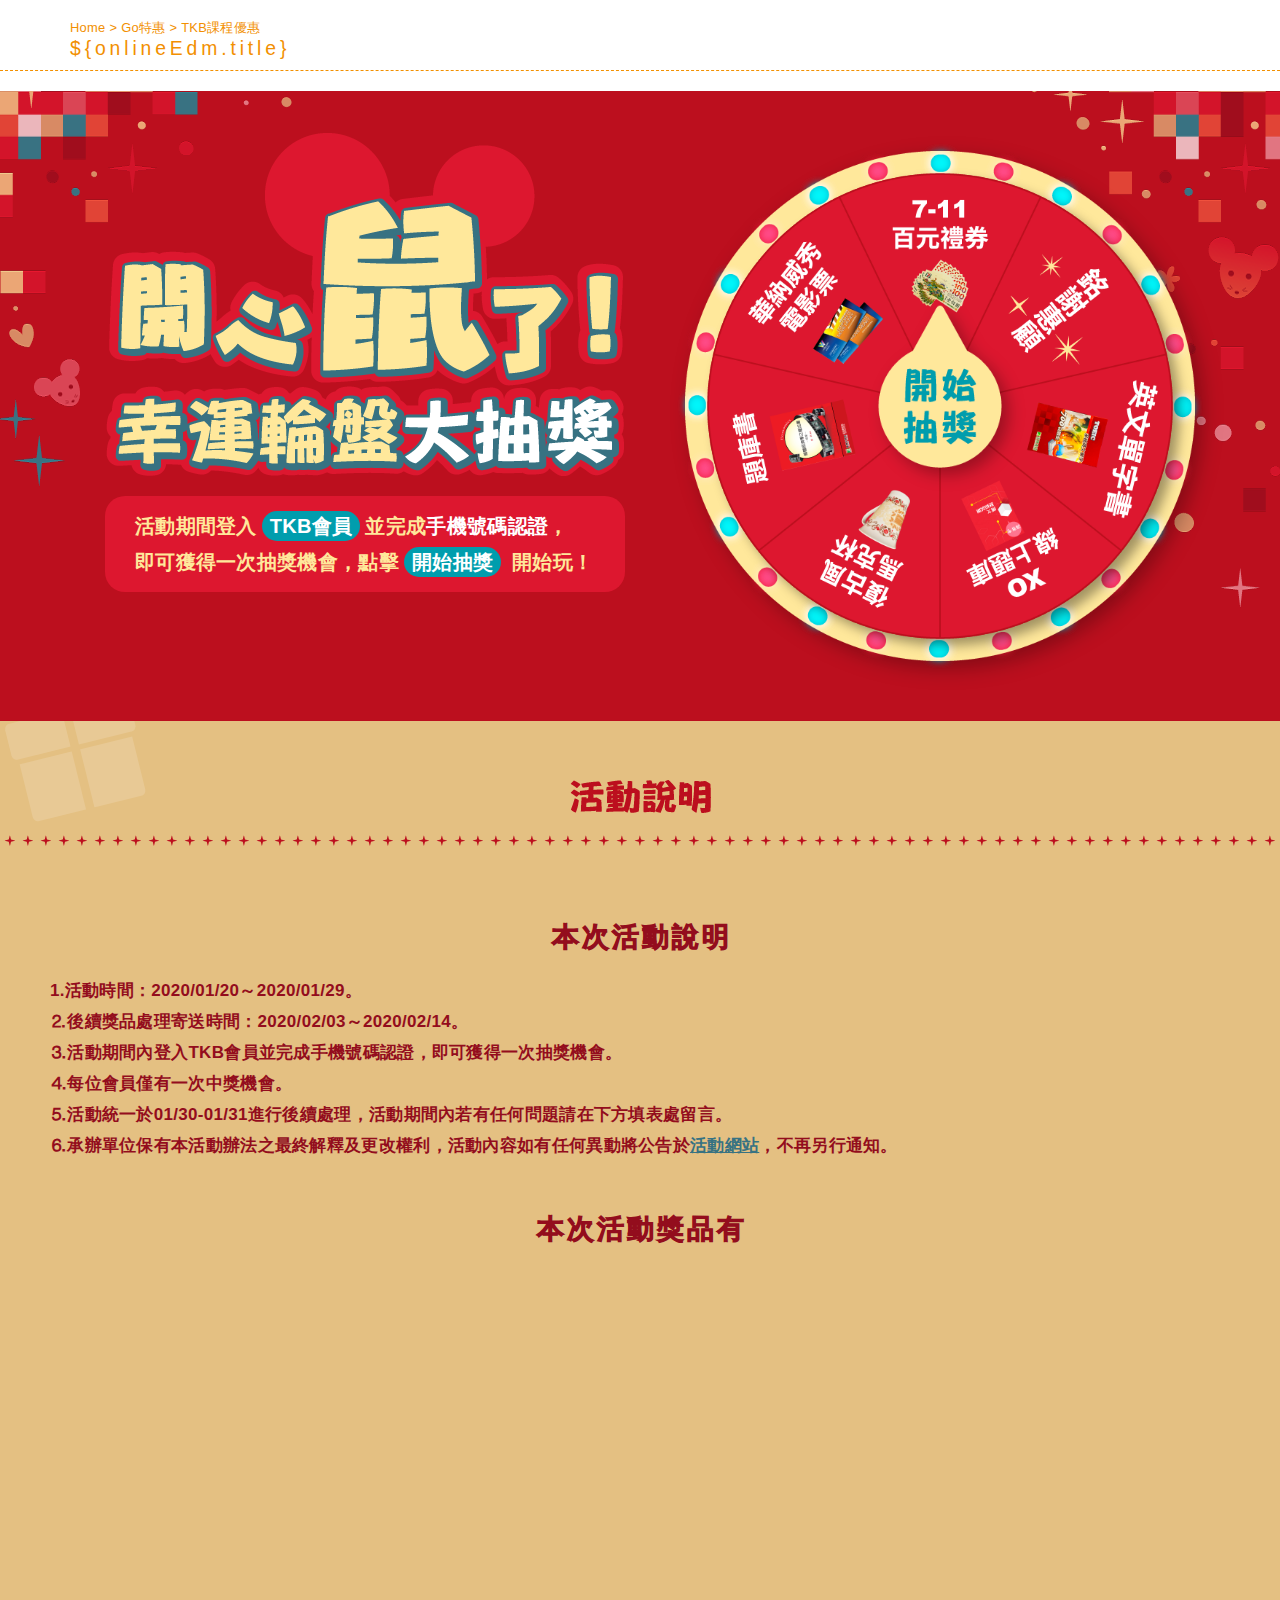
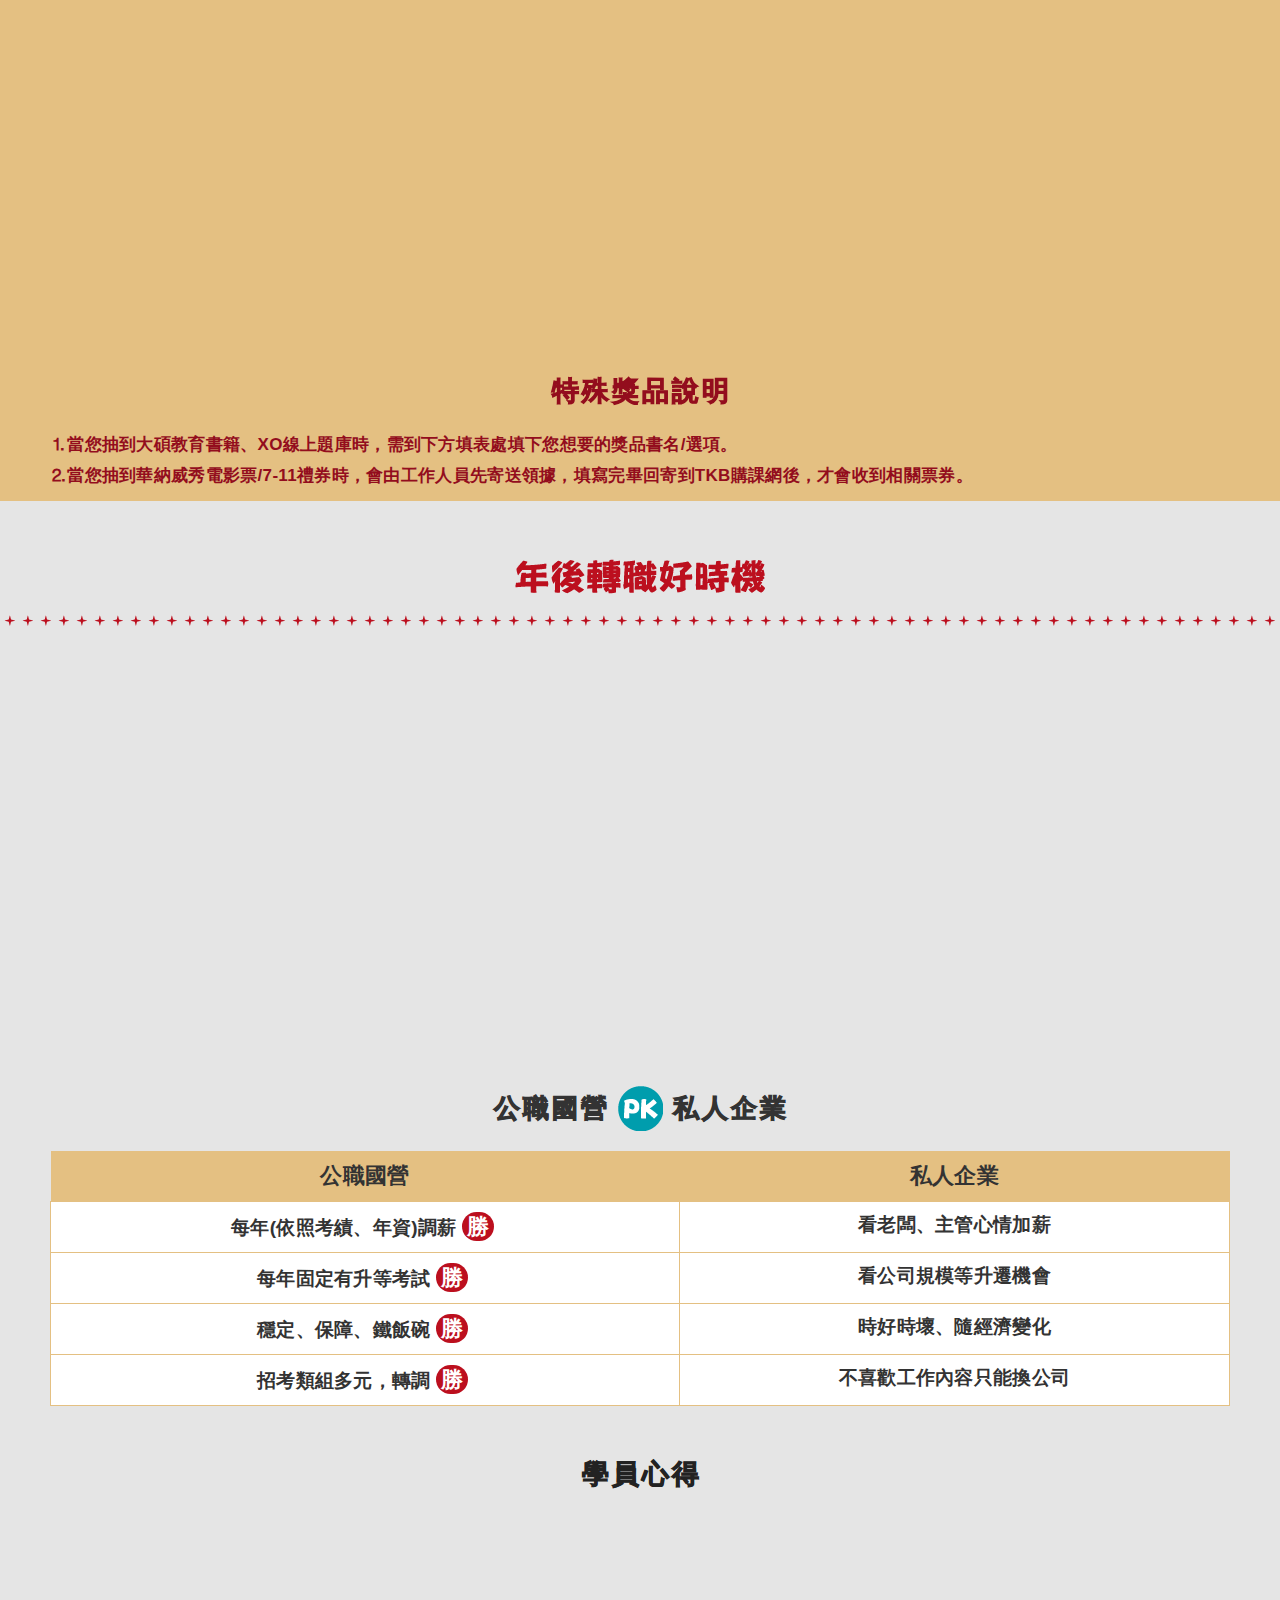
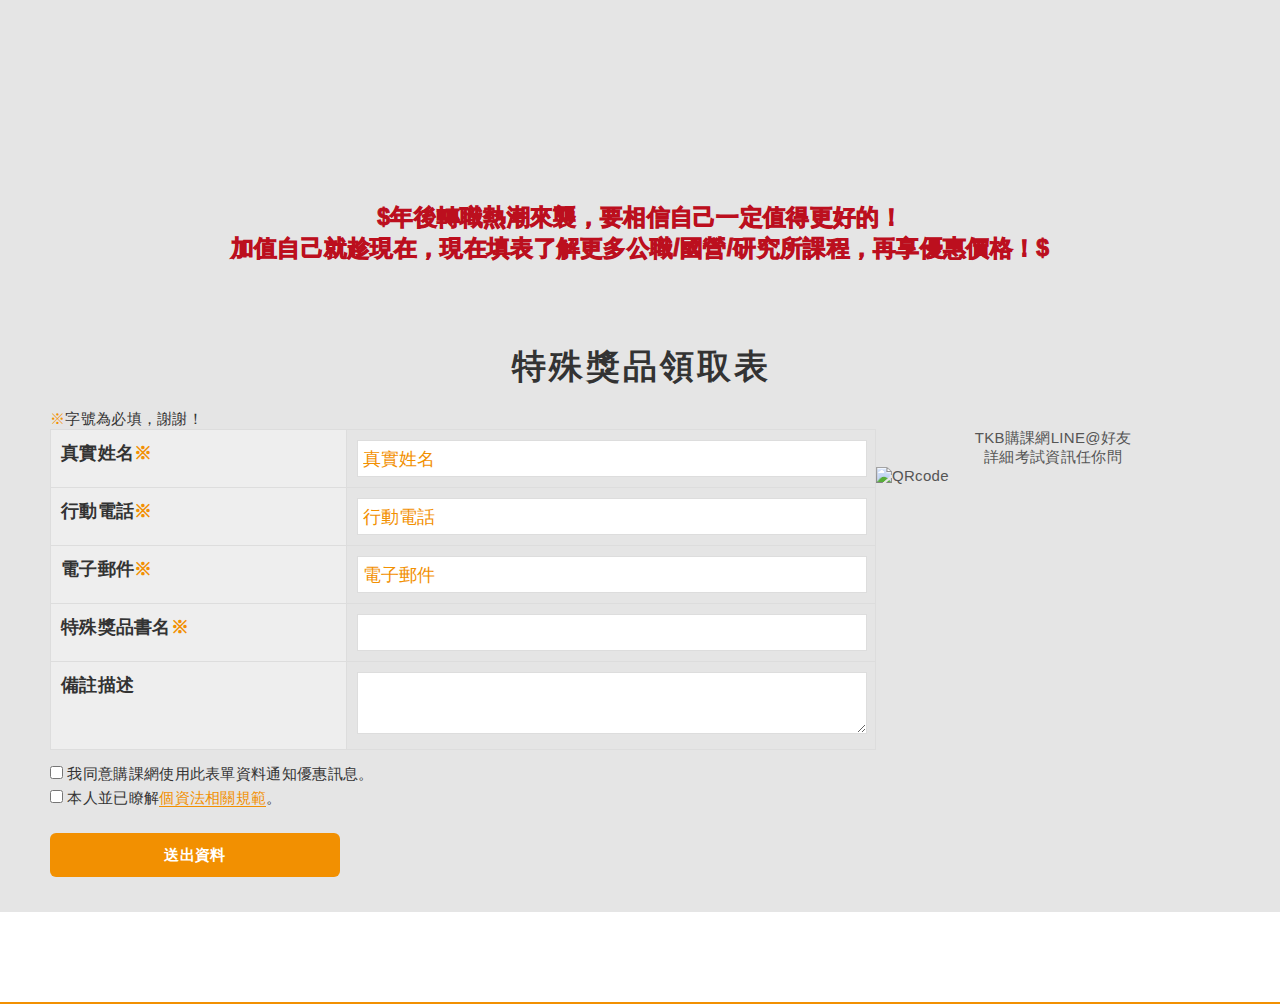
==== commit 54204c1b: "Add files via upload" ====
--- a/index.html
+++ b/index.html
@@ -3,9 +3,8 @@
 <head>
    <meta charset="utf-8">
    <title>新春EDM</title>
-   <meta name="keywords" content="
-   台電招考, 國營事業招考,國營事業聯招 ,台水招考,國營事業薪水,台電雇員招考,國營事業薪資表,國營事業補習,國營事業補習班" />
-   <meta name="description" content="國營事業招考2016年，台電招考845人，台水招考300人，近千名職缺釋出，上榜率大增，榜單一致推薦的國營事業補習班，填表報名即享課程優惠喔！" />
+   <meta name="keywords" content="" />
+   <meta name="description" content="" />
    <meta name="viewport" content="width=device-width,initial-scale=1.0,maximum-scale=1">
 
    <!-- Global -->
@@ -26,11 +25,11 @@
    <link href="https://unpkg.com/aos@2.3.1/dist/aos.css" rel="stylesheet">
    <link rel="stylesheet" href="https://cdnjs.cloudflare.com/ajax/libs/Swiper/4.4.1/css/swiper.css">
 
-   <meta property="og:title" content="轉學考雲端課程優惠中，比重考更快考取國立名校!" />
+   <meta property="og:title" content="" />
    <meta property="og:type" content="website" />
    <meta property="og:url" content="">
    <meta property="og:image" content=""/>
-   <meta property="og:description" content="國營事業招考2016年，台電招考845人，台水招考300人，近千名職缺釋出，上榜率大增，榜單一致推薦的國營事業補習班，填表報名即享課程優惠喔！" />
+   <meta property="og:description" content="" />
 
 </head>
 <body id="edmSpringLottery">
@@ -91,10 +90,18 @@
 
             <div id="LotteryRotater" class="lottery_box rotater img_box">
                <img src="img/lottery_rotater.png" />
+               <img id="RotaterMaskAward1" class="rotater_mask" src="img/totater_mask_1.png" data-name="77禮券"/>
+               <img id="RotaterMaskAward2" class="rotater_mask" src="img/totater_mask_2.png" data-name="威秀電影票"/>
+               <img id="RotaterMaskAward3" class="rotater_mask" src="img/totater_mask_3.png" data-name="大碩教育書籍"/>
+               <img id="RotaterMaskAward4" class="rotater_mask" src="img/totater_mask_4.png" data-name="復古風馬克杯"/>
+               <img id="RotaterMaskAward5" class="rotater_mask" src="img/totater_mask_5.png" data-name="XO題庫"/>
+               <img id="RotaterMaskAward6" class="rotater_mask" src="img/totater_mask_6.png" data-name="多益英文單字書"/>
+               <!-- <img id="RotaterMaskAward7" class="rotater_mask" src="img/totater_mask_7.png" /> -->
             </div>
 
             <a id="GoStartLottery" href="javascriptscript:void(0);" class="lottery_box start img_box "  >
                <img src="img/lottery_start.png" />
+
             </a>
          </div>
 
@@ -144,7 +151,7 @@
                      <img src="img/award_01.png"/>
                   </div>
                   <div class="item_name">
-                     <h5 class="title">鼎茂題庫書*10</h5>
+                     <h5 class="title">大碩教育書籍*10</h5>
                      
                      <a href="https://www.tkbgo.com.tw/book/toBookList.jsp?group=3442" class="link" target="_blank">TKB線上書城</a>任選1本500元以內書籍
                   </div>
@@ -223,7 +230,7 @@
 
          <div class="content_block">
             <ul class="des_list">
-               <li class="dex_list_item">⒈當您抽到鼎茂題庫書、XO線上題庫時，需到下方填表處填下您想要的獎品書名/選項。</li>
+               <li class="dex_list_item">⒈當您抽到大碩教育書籍、XO線上題庫時，需到下方填表處填下您想要的獎品書名/選項。</li>
                <li class="dex_list_item">⒉當您抽到華納威秀電影票/7-11禮券時，會由工作人員先寄送領據，填寫完畢回寄到TKB購課網後，才會收到相關票券。</li>
             </ul>
          </div>
@@ -463,13 +470,17 @@
 <script src="https://cdnjs.cloudflare.com/ajax/libs/Swiper/4.4.1/js/swiper.js"></script>
 <script src="https://unpkg.com/aos@2.3.1/dist/aos.js"></script>
 <script src="js/rotate.min.js"></script>
+<script src="js/flyer.min.js"></script>
 
 <script>
    // $('#header').load('header.html');
    // $('#footer').load('footer.html');
 $(document).ready(function(){
 
-         
+   $('.rotater_mask').hide(); 
+   // $('#RotaterMaskAward1').show(); 
+
+   
 	//設定禮品數量
 
    // 判斷當日是否已抽過
--- a/css/edmSpring.css
+++ b/css/edmSpring.css
@@ -252,6 +252,15 @@
           filter: drop-shadow(7px 7px 6px #0000005d);
 }
 
+#edmSpringLottery .lottery_block .rotater .rotater_mask {
+  position: absolute;
+  top: 0;
+  bottom: 0;
+  right: 0;
+  left: 0;
+  margin: auto;
+}
+
 #edmSpringLottery .lottery_block .start {
   top: 0;
   margin-top: auto;
@@ -398,6 +407,10 @@
   width: 330px;
 }
 
+#edmSpringLottery .award_box .award_conainer:nth-child(5) .award_item:after, #edmSpringLottery .award_box .award_conainer:nth-child(6) .award_item:after {
+  background-image: url("../img/percentage_2.png");
+}
+
 #edmSpringLottery .award_box .award_conainer .award_item {
   position: relative;
   -webkit-box-sizing: border-box;
@@ -405,6 +418,32 @@
   width: 210px;
   height: 210px;
   background-image: url("../img/award_bg2.png");
+  position: relative;
+}
+
+#edmSpringLottery .award_box .award_conainer .award_item:after {
+  content: '';
+  position: absolute;
+  right: -60px;
+  top: 0;
+  margin-top: auto;
+  bottom: 0;
+  margin-bottom: auto;
+  width: 65px;
+  height: 85px;
+  background-image: url("../img/percentage_1.png");
+  background-size: 100%;
+  background-position: center;
+}
+
+@media all and (max-width: 400px) {
+  #edmSpringLottery .award_box .award_conainer .award_item:after {
+    right: -20px;
+    width: 50px;
+    height: 70px;
+    -webkit-filter: drop-shadow(1px 1px 2px #0000007e);
+    filter: drop-shadow(1px 1px 2px #0000007e);
+  }
 }
 
 #edmSpringLottery .award_box .award_conainer .award_item .img_numbering {
@@ -570,6 +609,45 @@
   -webkit-text-stroke-width: 1px;
 }
 
+.flyer {
+  z-index: 10000000;
+  display: inline-block;
+  width: 90px;
+  height: 90px;
+  overflow: hidden;
+  background-color: #ffe89b;
+  border-radius: 50%;
+  /* filter: drop-shadow(5px 5px 4px rgba(0, 0, 0, 0.596)); */
+  background-position: center;
+  background-size: 100%;
+  -webkit-filter: drop-shadow(1px 1px 3px #00000056);
+  filter: drop-shadow(1px 1px 3px #00000056);
+}
+
+.flyer.img1 {
+  background-image: url("../img/award_03.png");
+}
+
+.flyer.img2 {
+  background-image: url("../img/award_02.png");
+}
+
+.flyer.img3 {
+  background-image: url("../img/award_01.png");
+}
+
+.flyer.img4 {
+  background-image: url("../img/award_04.png");
+}
+
+.flyer.img5 {
+  background-image: url("../img/award_05.png");
+}
+
+.flyer.img6 {
+  background-image: url("../img/award_06.png");
+}
+
 .link {
   color: #377282;
   text-decoration: underline;
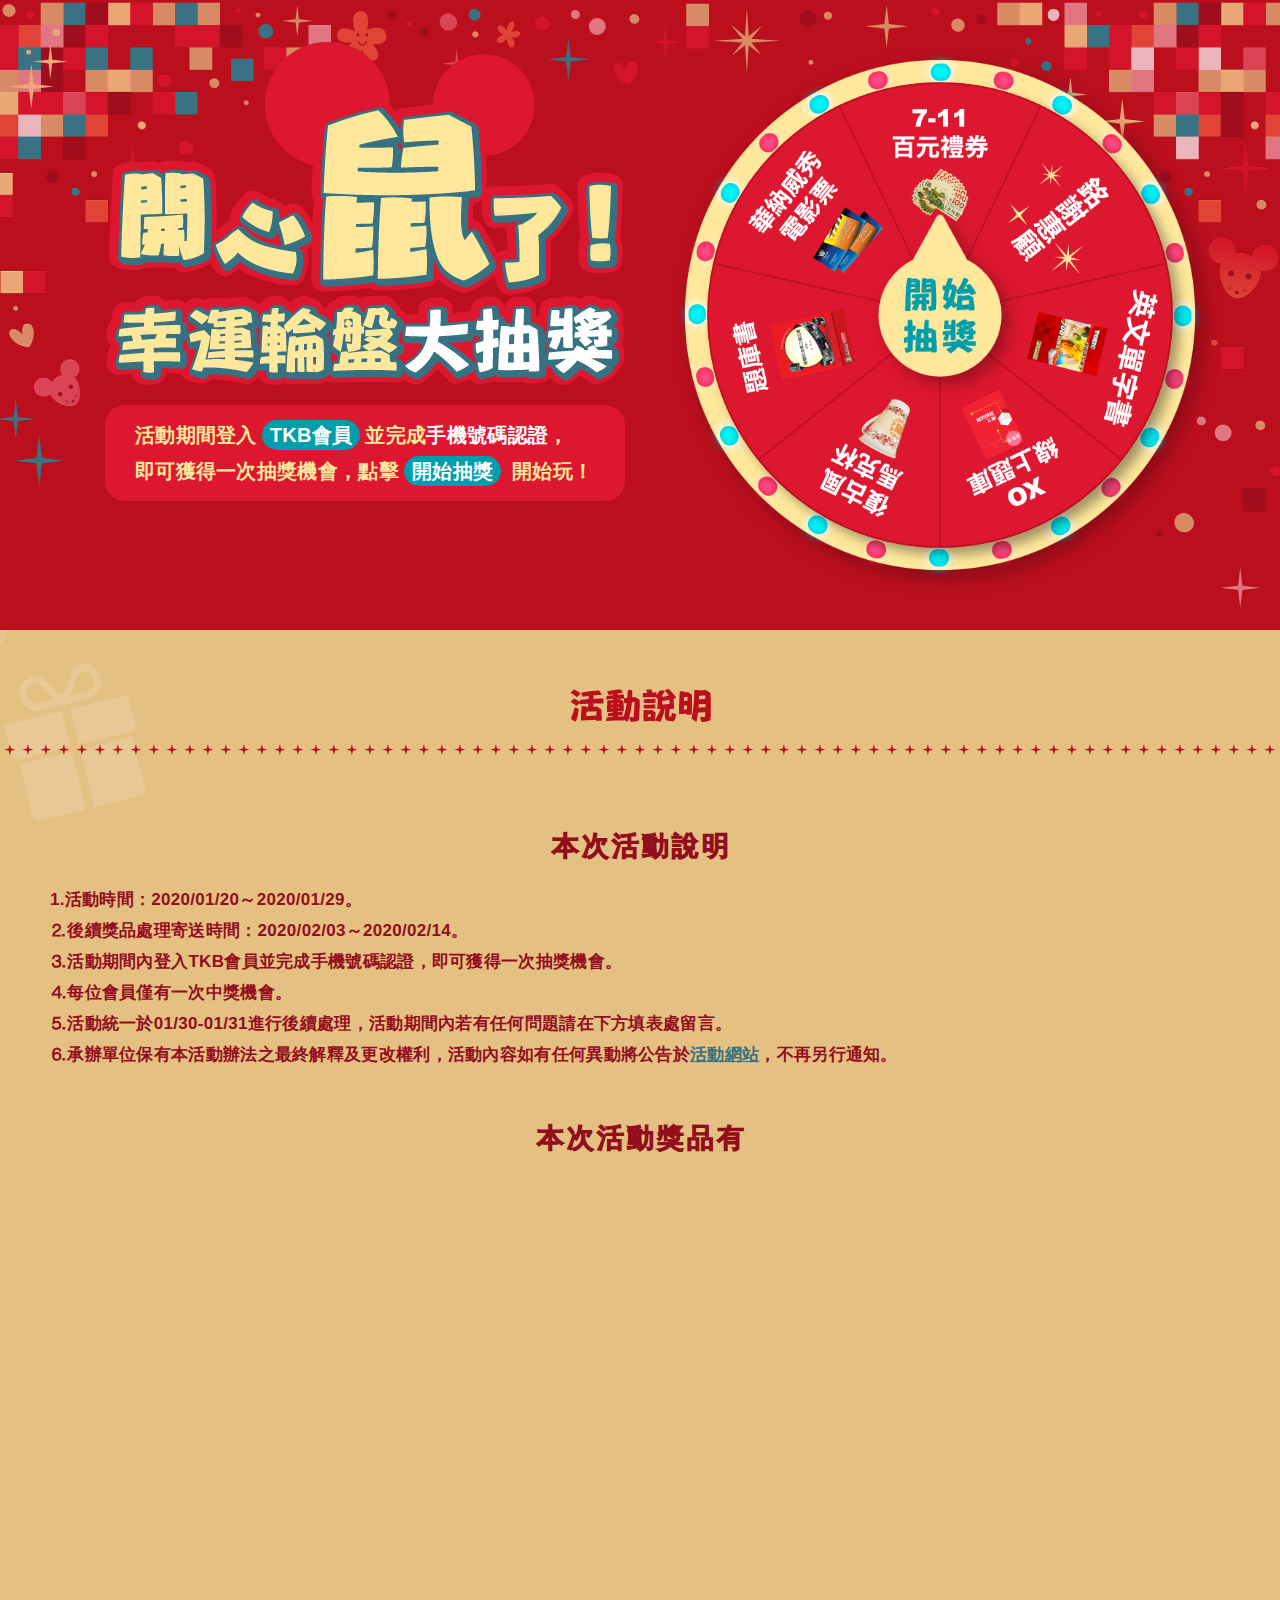
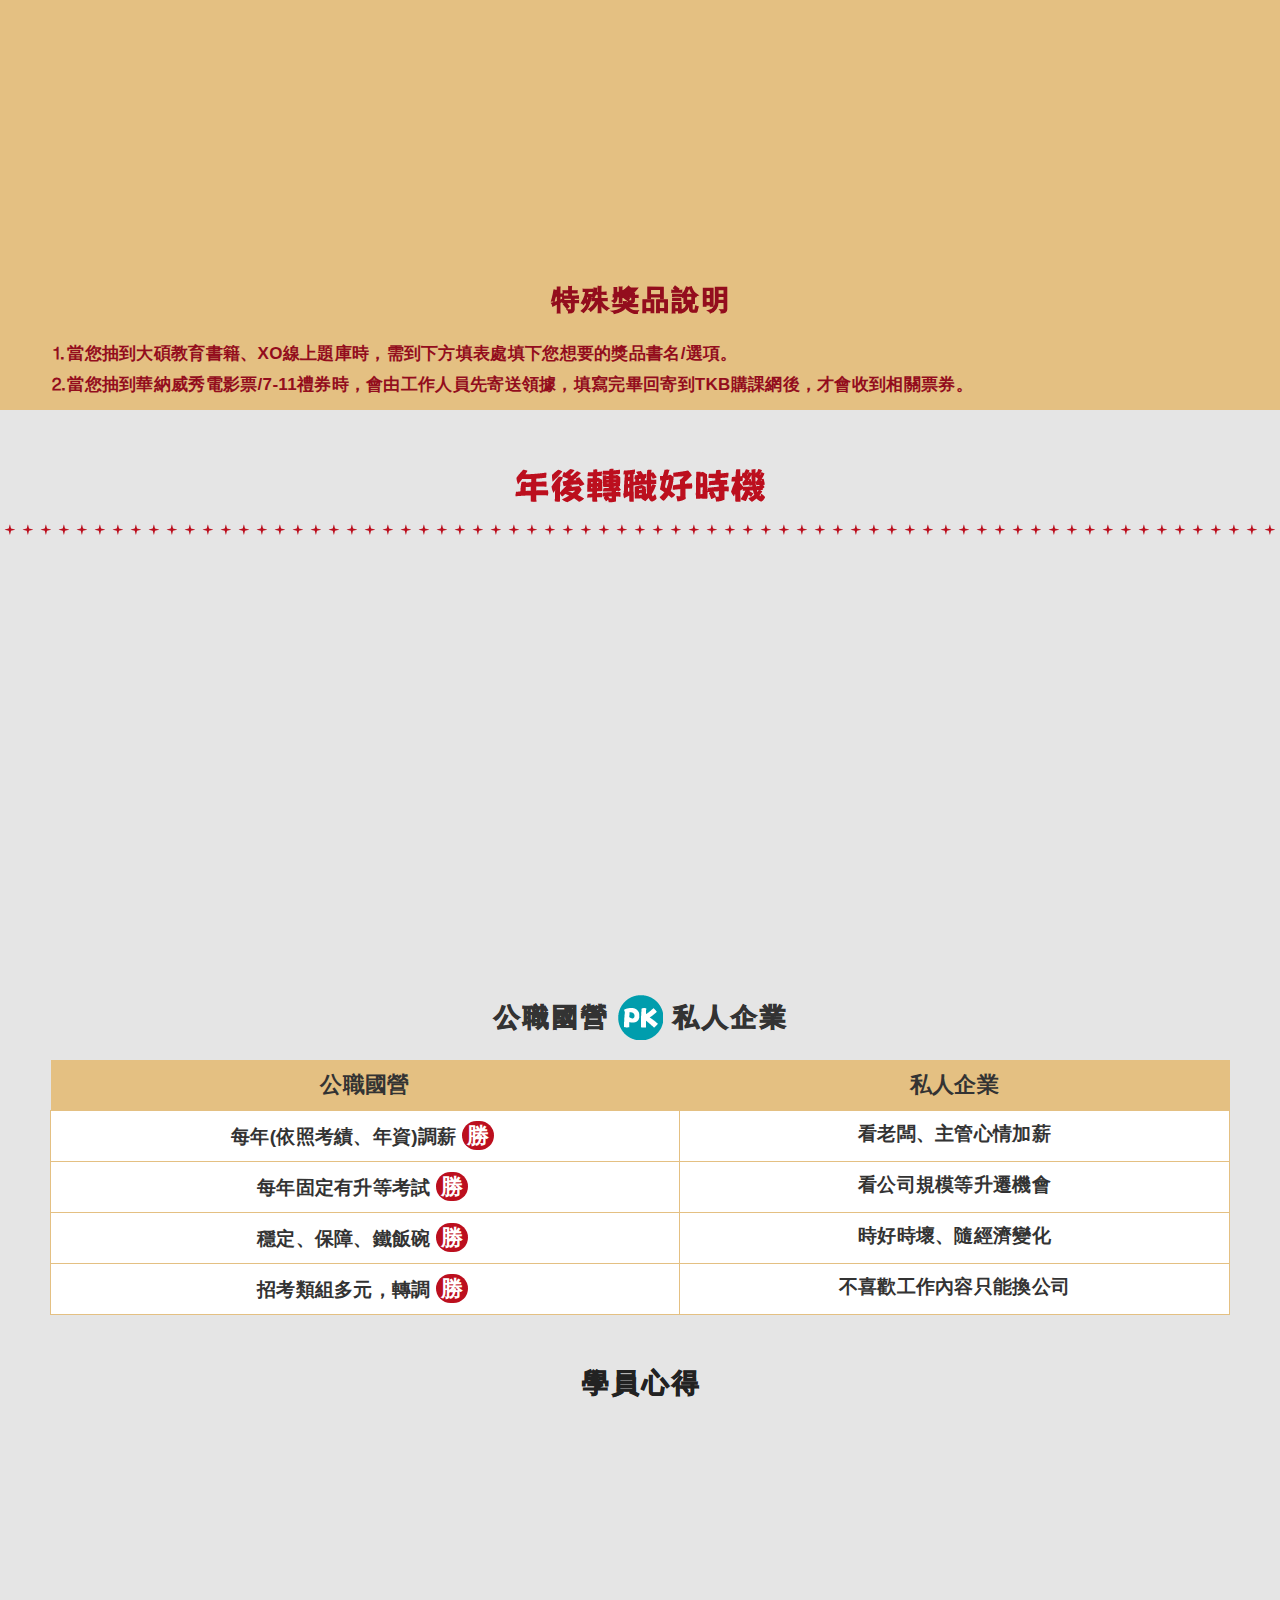
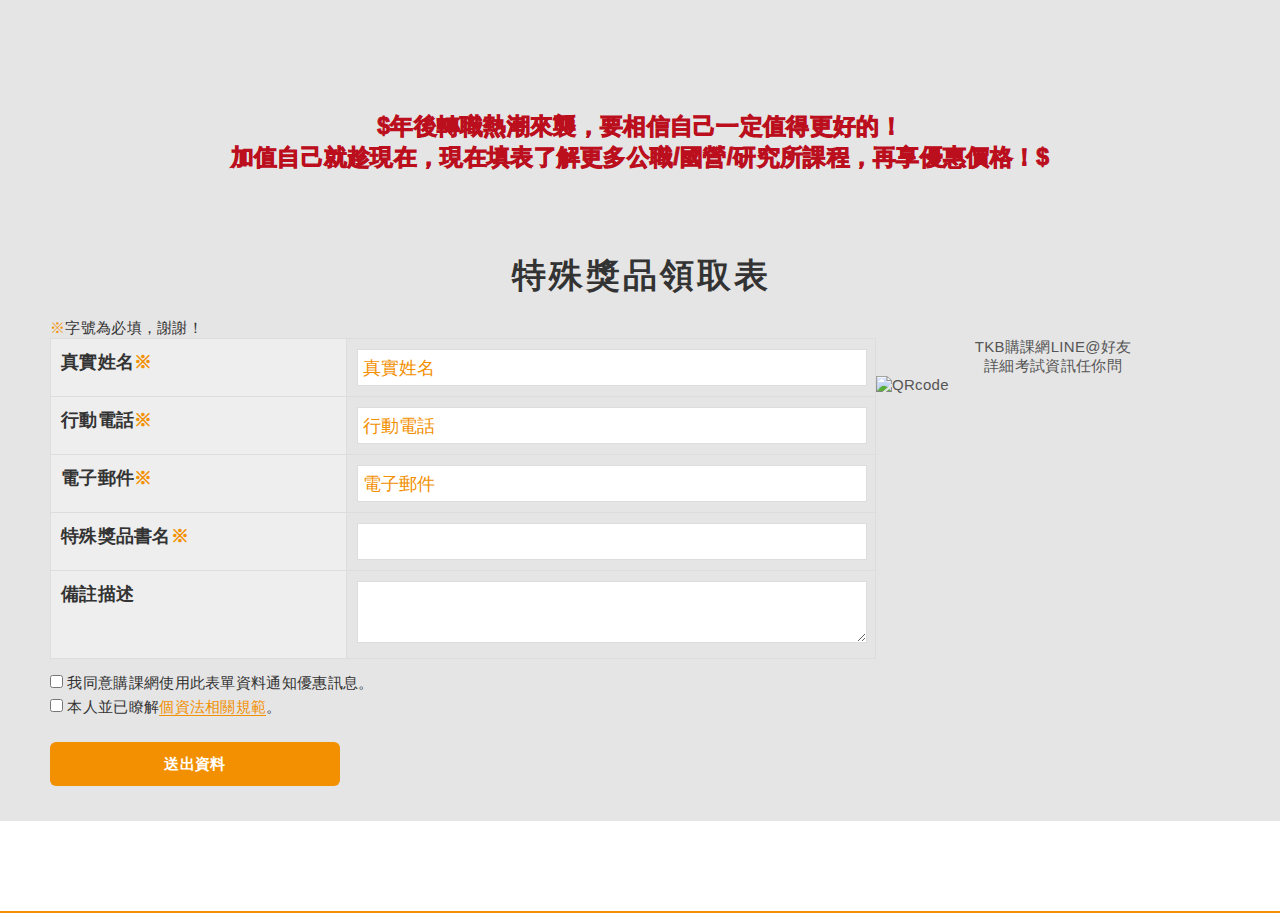
==== commit 38dd1e0f: "Add files via upload" ====
--- a/index.html
+++ b/index.html
@@ -37,11 +37,11 @@
    <div id="header"></div>
    <div id="nav"></div>
    <section id="contents">
-
+<!-- 
       <div id="pageHead">
          <div class="breadcrumbs">Home > <span>Go特惠</span> > <span>TKB課程優惠</span></div>
          <h1 class="pageTtl">${onlineEdm.title}</h1>
-      </div>
+      </div> -->
 
 
    <article  class="main_content cf">
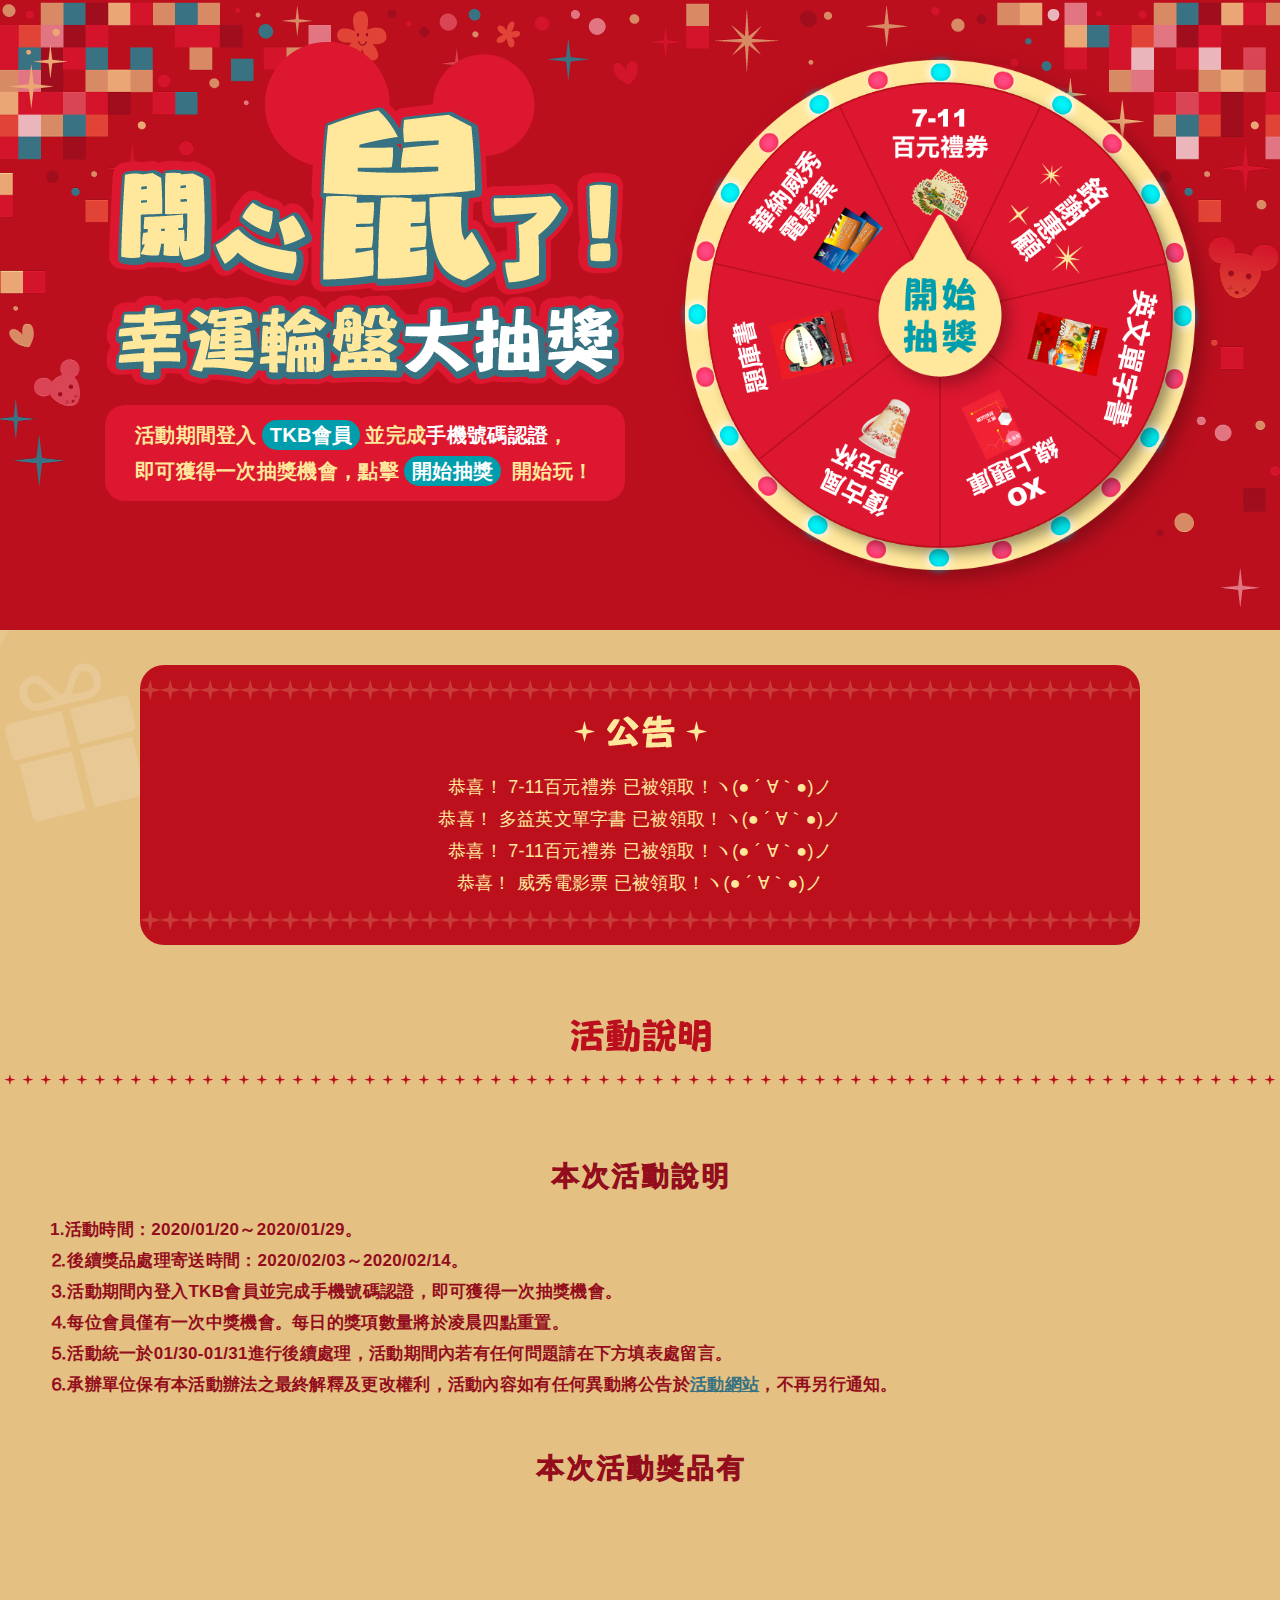
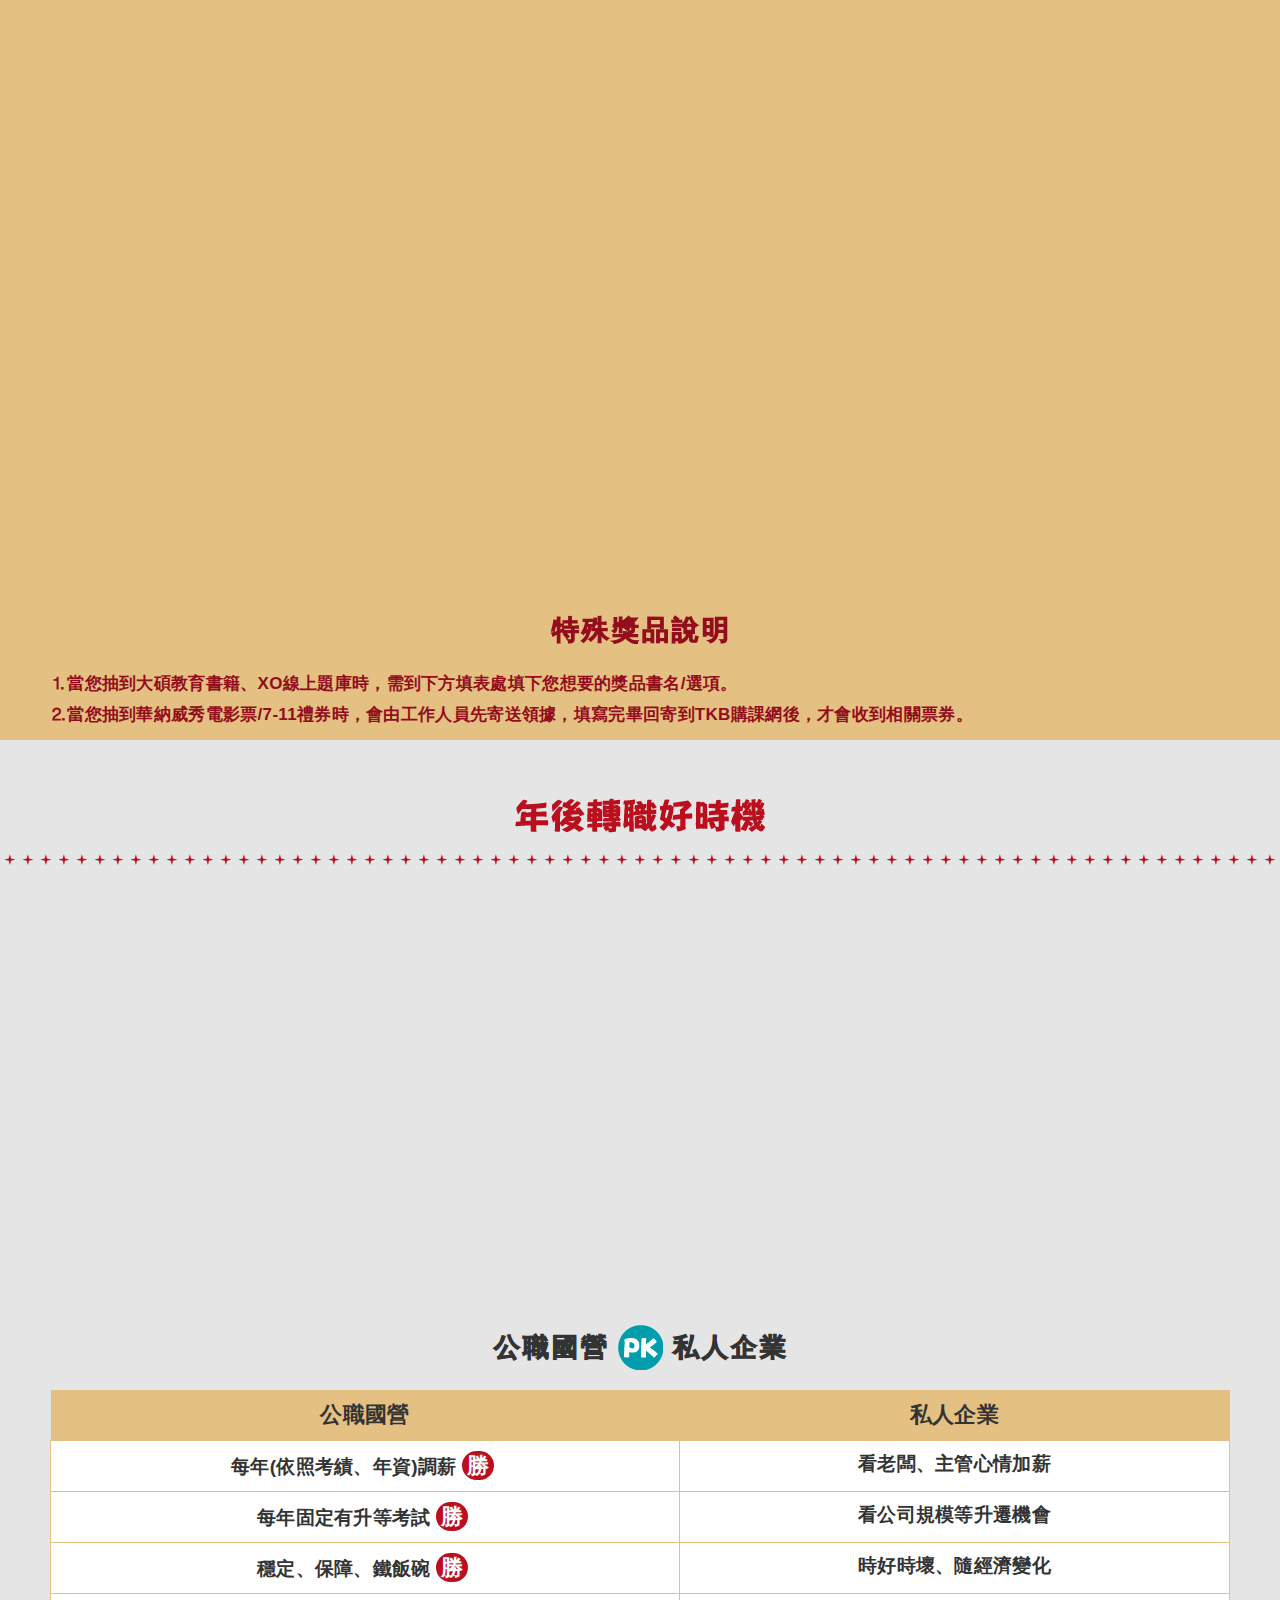
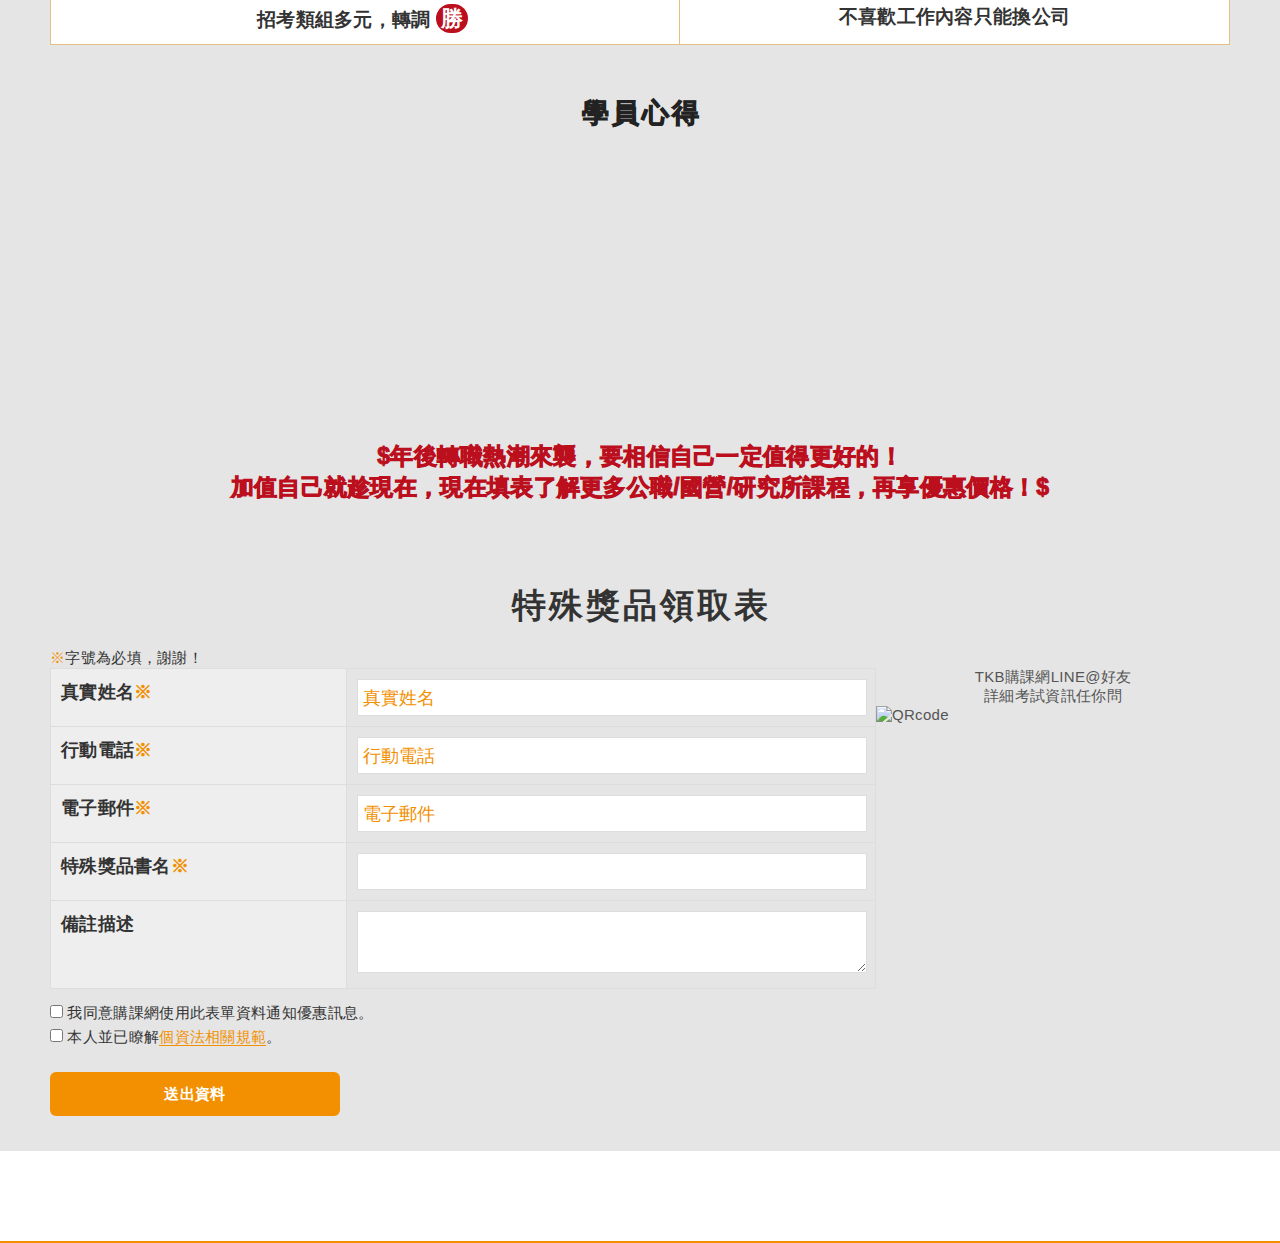
==== commit e684de45: "Add files via upload" ====
--- a/index.html
+++ b/index.html
@@ -44,7 +44,22 @@
       </div> -->
 
 
+
    <article  class="main_content cf">
+
+   <div id="PleaseLoginBlock" class="please__login__block">
+      <div id="PleaseLoginBox" class="please__login__box">
+         <div class="please__login__content">需「登入」並完成「手機號碼認證」<br/>方能進行抽獎唷～</div>
+         <img src="img/deco_gift.png" />
+         <span class="please__login__button">登入</span>
+         <span id="PleaseLoginClose" class="please__login__close">
+            <span class="please__login__close__item item__a"></span>
+            <span class="please__login__close__item item__b"></span>
+         </span>
+      </div>
+      <div id="PleaseLoginMask" class="please__login__masking"></div>
+   </div>
+
 
    <!-- 轉盤區塊 -->
    <div class="area aka">
@@ -110,11 +125,37 @@
 
    <!-- 分析情況 -->
    <div class="area almond">
+
+      <div class="container type_center">
+
+         <div class="info_block">
+
+            <div class="title_box">
+               <h3 class="title img_box" title="公告">
+                  <img src="img/title_post.png" />
+               </h3>
+            </div>
+
+            <div class="post_box">
+               <div class="post">恭喜！ 7-11百元禮券 已被領取！ヽ(● ´ ∀｀●)ノ</div>
+               <div class="post">恭喜！ 多益英文單字書 已被領取！ヽ(● ´ ∀｀●)ノ</div>
+               <div class="post">恭喜！ 7-11百元禮券 已被領取！ヽ(● ´ ∀｀●)ノ</div>
+               <div class="post">恭喜！ 威秀電影票 已被領取！ヽ(● ´ ∀｀●)ノ</div>
+            </div>
+
+         </div>
+
+         
+      </div>
+
+
+
       <div class="title_block deco">
          <h3 class="title img_box"  title="活動說明">
             <img src="img/title_event.png" />
          </h3>
       </div>
+
       <div class="container ">
 
          <div class="title_block ">
@@ -128,7 +169,7 @@
                <li class="dex_list_item">1.活動時間：2020/01/20～2020/01/29。</li>
                <li class="dex_list_item">⒉後續獎品處理寄送時間：2020/02/03～2020/02/14。</li>
                <li class="dex_list_item">⒊活動期間內登入TKB會員並完成手機號碼認證，即可獲得一次抽獎機會。</li>
-               <li class="dex_list_item">⒋每位會員僅有一次中獎機會。</li>
+               <li class="dex_list_item">⒋每位會員僅有一次中獎機會。每日的獎項數量將於凌晨四點重置。</li>
                <li class="dex_list_item">⒌活動統一於01/30-01/31進行後續處理，活動期間內若有任何問題請在下方填表處留言。</li>
                <li class="dex_list_item">⒍承辦單位保有本活動辦法之最終解釋及更改權利，活動內容如有任何異動將公告於<a href="https://www.tkbgo.com.tw/" class="link" target="_blank">活動網站</a>，不再另行通知。</li>
                
@@ -456,28 +497,28 @@
          </div>
    </div>
 
-
-
    </article>
 
 
    </section>
-
 
 <div id="footer"></div>
 </div>
+
+<!-- global -->
 <script src="./js/jquery.min.js"></script>
 <script src="https://cdnjs.cloudflare.com/ajax/libs/Swiper/4.4.1/js/swiper.js"></script>
 <script src="https://unpkg.com/aos@2.3.1/dist/aos.js"></script>
+
+<!-- this page -->
+<script src="https://gsgd.co.uk/sandbox/jquery/easing/jquery.easing.1.3.js"></script>
 <script src="js/rotate.min.js"></script>
 <script src="js/flyer.min.js"></script>
 
-<script>
-   // $('#header').load('header.html');
-   // $('#footer').load('footer.html');
+<script type="text/javascript">
 $(document).ready(function(){
 
-   $('.rotater_mask').hide(); 
+   $('.rotater_mask').hide();
    // $('#RotaterMaskAward1').show(); 
 
    
@@ -486,8 +527,32 @@
    // 判斷當日是否已抽過
    // $('#GoStartLottery').addClass('unactive');
 
+
+   $('#LotteryRotater').click(function(){
+      PleaseLoginShow();
+   });
+
+   $('#PleaseLoginClose , #PleaseLoginMask').click(function(){
+      PleaseLoginHide();
+   });
+
+
+   function PleaseLoginShow() {
+      $('#PleaseLoginBlock').addClass('please__login__box--active');
+
+      $('#PleaseLoginBox').delay(300).animate({ 'top': '20%', 'opacity': '1' }, 300, 'easeOutCubic', function () {
+         // target.remove();
+      });
+   }
+   function PleaseLoginHide() {
+      $('#PleaseLoginBox').animate({ 'top': '0%', 'opacity': '0' }, 300, 'easeOutCubic', function () {
+         $('#PleaseLoginBlock').delay(300).removeClass('please__login__box--active');
+      });
+
+   }
+
+
 });
-
 </script>
 
 <script src="js/main.js"></script>
--- a/css/edmSpring.css
+++ b/css/edmSpring.css
@@ -1,5 +1,5 @@
 @import url(https://netdna.bootstrapcdn.com/font-awesome/3.2.1/css/font-awesome.css);
-.area > .container.type_banner, #edmSpringLottery .banner_block, #edmSpringLottery .lottery_block, #edmSpringLottery .title_block, #edmSpringLottery .title_block.type_bold .title, #edmSpringLottery .award_box, #edmSpringLottery .award_box .award_conainer, #edmSpringLottery .award_box .award_conainer .award_item .img_numbering, #edmSpringLottery .feature_box, #edmSpringLottery .feature_box .feature__conainer, #edmSpringLottery .video_conainer, #edmSpringLottery .video_conainer .video_item {
+.area > .container.type_banner, .area > .container.type_center, #edmSpringLottery .banner_block, #edmSpringLottery .please__login__block, #edmSpringLottery .please__login__block .please__login__box, #edmSpringLottery .lottery_block, #edmSpringLottery .title_block, #edmSpringLottery .title_block.type_bold .title, #edmSpringLottery .info_block, #edmSpringLottery .info_block .title_box, #edmSpringLottery .info_block .post_box, #edmSpringLottery .award_box, #edmSpringLottery .award_box .award_conainer, #edmSpringLottery .award_box .award_conainer .award_item .img_numbering, #edmSpringLottery .feature_box, #edmSpringLottery .feature_box .feature__conainer, #edmSpringLottery .video_conainer, #edmSpringLottery .video_conainer .video_item {
   display: -webkit-box;
   display: -webkit-flex;
   display: -ms-flexbox;
@@ -117,6 +117,17 @@
   .area > .container.type_banner {
     padding: 20px 0;
   }
+}
+
+.area > .container.type_center {
+  -webkit-box-pack: center;
+  -webkit-justify-content: center;
+      -ms-flex-pack: center;
+          justify-content: center;
+  -webkit-box-align: start;
+  -webkit-align-items: flex-start;
+      -ms-flex-align: start;
+          align-items: flex-start;
 }
 
 @media all and (max-width: 1301px) {
@@ -177,6 +188,138 @@
   -webkit-transition-duration: .1s;
        -o-transition-duration: .1s;
           transition-duration: .1s;
+}
+
+#edmSpringLottery .please__login__block {
+  -webkit-box-pack: center;
+  -webkit-justify-content: center;
+      -ms-flex-pack: center;
+          justify-content: center;
+  position: fixed;
+  z-index: 100;
+  padding: 20px;
+  width: 100%;
+  height: 100%;
+  display: none;
+}
+
+#edmSpringLottery .please__login__block.please__login__box--active {
+  display: block;
+}
+
+#edmSpringLottery .please__login__block .please__login__box {
+  -webkit-box-pack: center;
+  -webkit-justify-content: center;
+      -ms-flex-pack: center;
+          justify-content: center;
+  position: absolute;
+  z-index: 101;
+  max-width: 600px;
+  background-color: #e4c082;
+  padding: 15px;
+  left: 10px;
+  right: 10px;
+  margin: 0  auto;
+  border-radius: 5px;
+  -webkit-box-sizing: border-box;
+          box-sizing: border-box;
+  opacity: 0;
+  top: 0%;
+}
+
+#edmSpringLottery .please__login__block .please__login__content {
+  -webkit-box-sizing: border-box;
+          box-sizing: border-box;
+  display: inline-block;
+  float: left;
+  width: 100%;
+  padding: 4px 35px;
+  font-size: 20px;
+  color: #930d1d;
+  font-weight: bold;
+  text-align: center;
+}
+
+#edmSpringLottery .please__login__block .please__login__button {
+  -webkit-transition: 0.2s all ease-out;
+  -o-transition: 0.2s all ease-out;
+  transition: 0.2s all ease-out;
+  cursor: pointer;
+  padding: 4px  20px;
+  margin: 10px 0;
+  width: 100%;
+  max-width: 200px;
+  border-radius: 40px;
+  background-color: #009dad;
+  text-align: center;
+  white-space: nowrap;
+  overflow: hidden;
+  -o-text-overflow: ellipsis;
+     text-overflow: ellipsis;
+  max-height: 40px;
+  color: #fff;
+  font-size: 18px;
+}
+
+#edmSpringLottery .please__login__block .please__login__button:hover {
+  opacity: .8;
+  -webkit-transition-duration: .1s;
+       -o-transition-duration: .1s;
+          transition-duration: .1s;
+}
+
+#edmSpringLottery .please__login__block .please__login__close {
+  position: absolute;
+  top: 15px;
+  right: 15px;
+  padding: 20px;
+  -webkit-transition: .15s all ease-in-out;
+  -o-transition: .15s all ease-in-out;
+  transition: .15s all ease-in-out;
+  cursor: pointer;
+}
+
+@media all and (max-width: 600px) {
+  #edmSpringLottery .please__login__block .please__login__close {
+    top: 8px;
+    right: 8px;
+  }
+}
+
+#edmSpringLottery .please__login__block .please__login__close > .please__login__close__item {
+  position: absolute;
+  right: 2px;
+  left: 2px;
+  height: 2px;
+  background-color: #888;
+}
+
+#edmSpringLottery .please__login__block .please__login__close > .please__login__close__item.item__a {
+  -webkit-transform: rotate(45deg);
+      -ms-transform: rotate(45deg);
+          transform: rotate(45deg);
+}
+
+#edmSpringLottery .please__login__block .please__login__close > .please__login__close__item.item__b {
+  -webkit-transform: rotate(-45deg);
+      -ms-transform: rotate(-45deg);
+          transform: rotate(-45deg);
+}
+
+#edmSpringLottery .please__login__block .please__login__masking {
+  top: 0;
+  bottom: 0;
+  right: 0;
+  left: 0;
+  margin: auto;
+  -webkit-box-sizing: border-box;
+          box-sizing: border-box;
+  display: inline-block;
+  cursor: pointer;
+  position: absolute;
+  background-color: #00000057;
+  width: 100%;
+  height: 100%;
 }
 
 #edmSpringLottery .lottery_block {
@@ -372,6 +515,74 @@
   width: 60px;
 }
 
+#edmSpringLottery .info_block {
+  -webkit-box-pack: center;
+  -webkit-justify-content: center;
+      -ms-flex-pack: center;
+          justify-content: center;
+  width: 100%;
+  max-width: 1000px;
+  padding: 26px;
+  margin: 25px 0 5px;
+  border-radius: 24px;
+  position: relative;
+  background-color: #BC101D;
+}
+
+#edmSpringLottery .info_block:before {
+  content: '';
+  position: absolute;
+  left: 0;
+  right: 0;
+  height: 20px;
+  top: 15px;
+  background-image: url("../img/deco_star.png");
+  opacity: .2;
+}
+
+#edmSpringLottery .info_block:after {
+  content: '';
+  position: absolute;
+  left: 0;
+  right: 0;
+  height: 20px;
+  bottom: 15px;
+  background-image: url("../img/deco_star.png");
+  opacity: .2;
+}
+
+#edmSpringLottery .info_block .title_box {
+  -webkit-box-pack: center;
+  -webkit-justify-content: center;
+      -ms-flex-pack: center;
+          justify-content: center;
+  width: 100%;
+  max-width: 700px;
+  margin: 20px 0 10px;
+}
+
+#edmSpringLottery .info_block .post_box {
+  -webkit-box-pack: center;
+  -webkit-justify-content: center;
+      -ms-flex-pack: center;
+          justify-content: center;
+  width: 100%;
+  max-width: 700px;
+  margin: 10px 0 20px;
+  color: #FFE89B;
+  font-size: 18px;
+}
+
+#edmSpringLottery .info_block .post {
+  padding: 4px 0;
+}
+
+@media all and (max-width: 600px) {
+  #edmSpringLottery .info_block .post {
+    font-size: 15px;
+  }
+}
+
 #edmSpringLottery .des_list .dex_list_item {
   -webkit-box-sizing: border-box;
           box-sizing: border-box;
@@ -430,7 +641,8 @@
   bottom: 0;
   margin-bottom: auto;
   width: 65px;
-  height: 85px;
+  height: 70px;
+  background-repeat: no-repeat;
   background-image: url("../img/percentage_1.png");
   background-size: 100%;
   background-position: center;
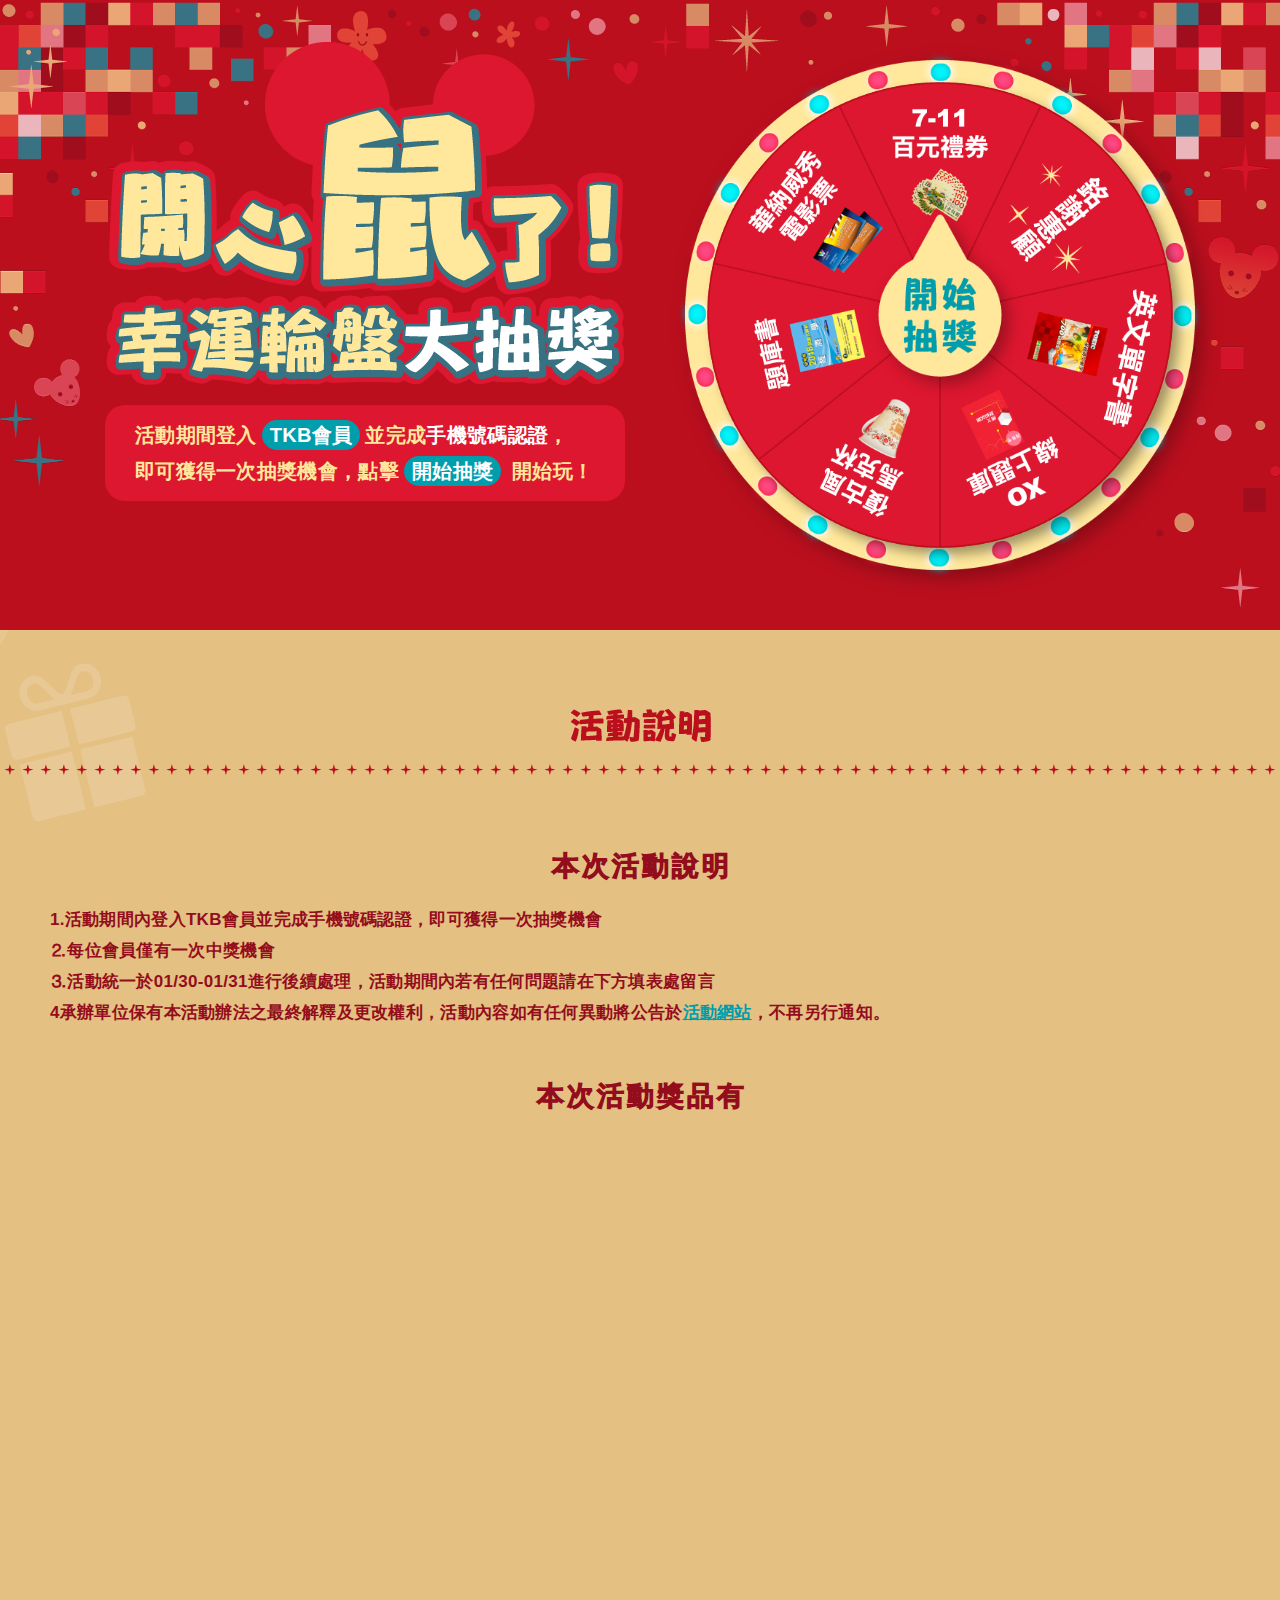
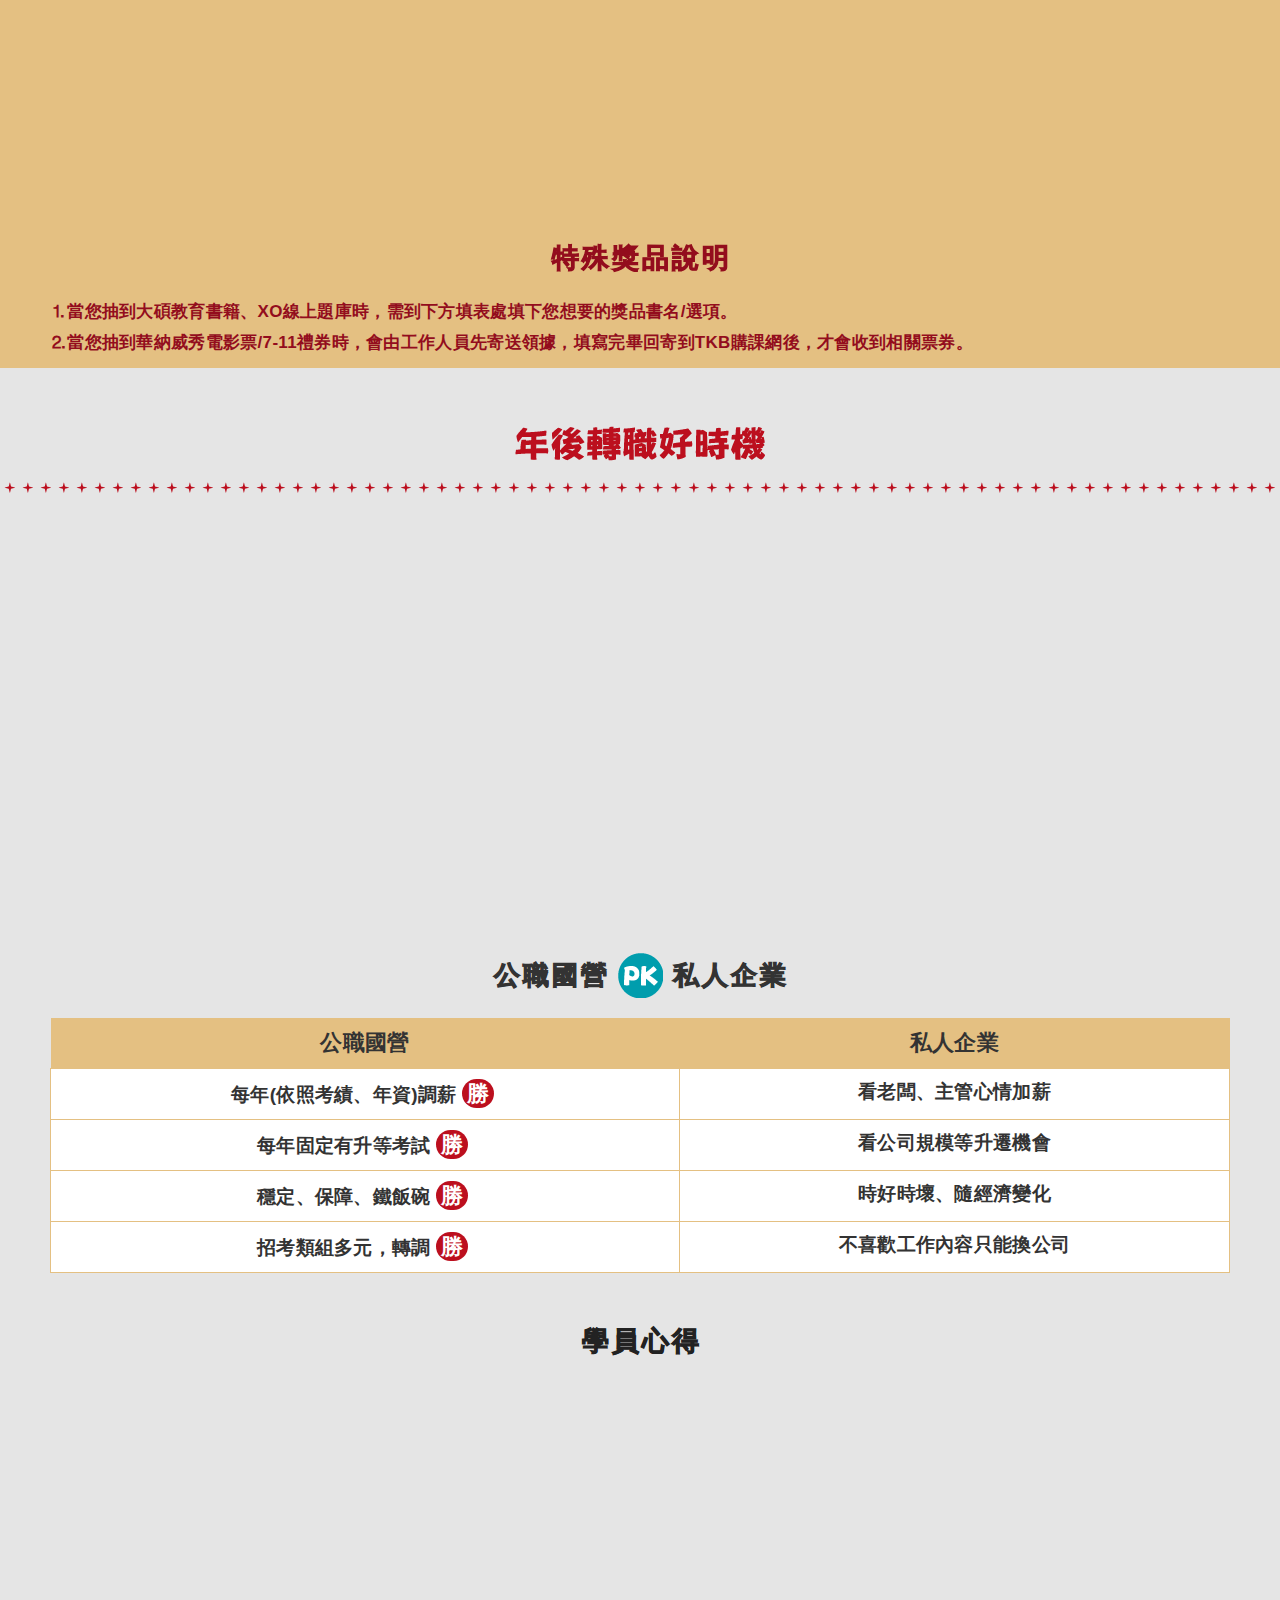
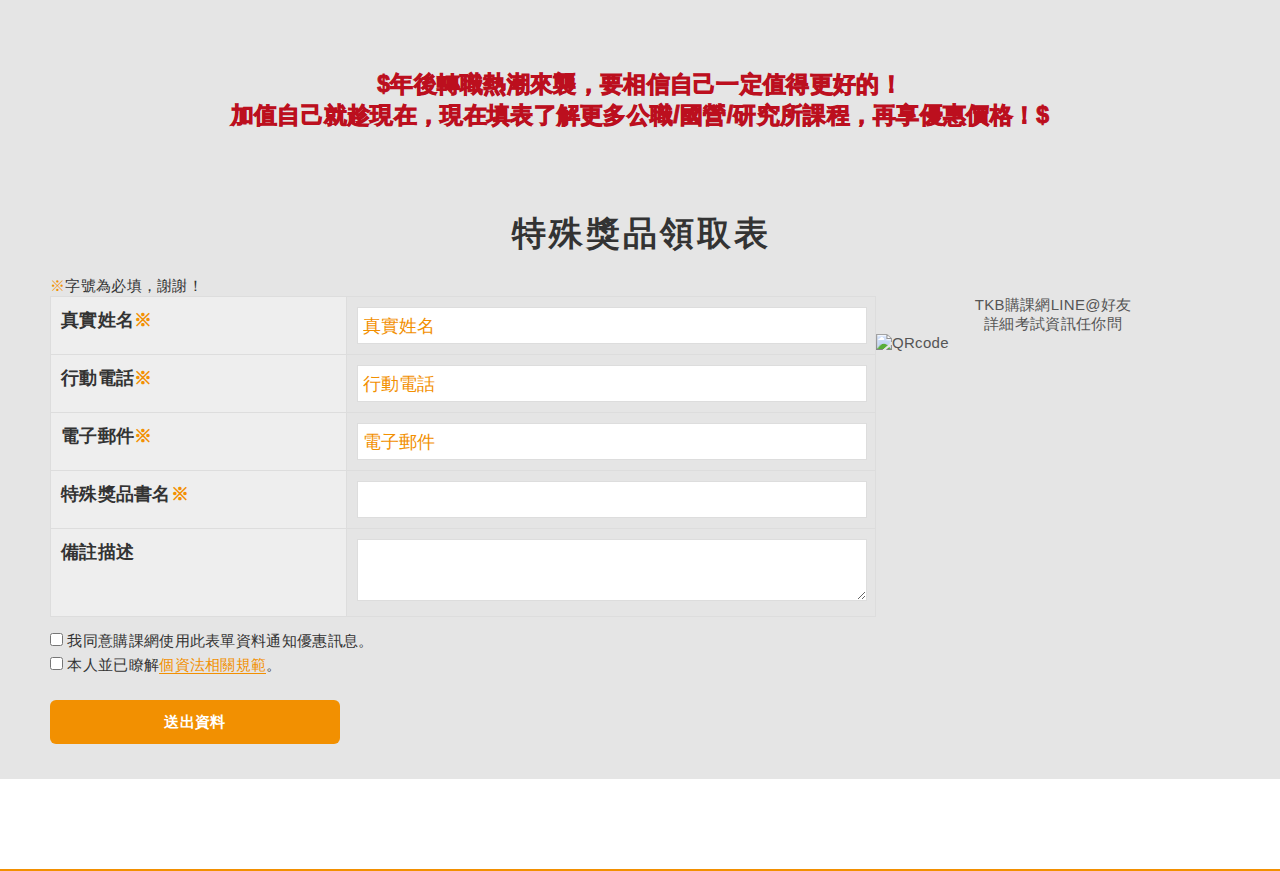
==== commit c794754d: "Add files via upload" ====
--- a/index.html
+++ b/index.html
@@ -47,6 +47,8 @@
 
    <article  class="main_content cf">
 
+
+   <!-- 登入提醒 -->
    <div id="PleaseLoginBlock" class="please__login__block">
       <div id="PleaseLoginBox" class="please__login__box">
          <div class="please__login__content">需「登入」並完成「手機號碼認證」<br/>方能進行抽獎唷～</div>
@@ -60,6 +62,160 @@
       <div id="PleaseLoginMask" class="please__login__masking"></div>
    </div>
 
+   <!-- 禮物清單 -->
+   <div id="GiftDetail" class="gift__detail__block">
+      <div id="GiftDetailBox" class="gift__detail__box">
+         <div class="gift__detail__content">
+            <ul class="gift__detail__list">
+               
+               <li class=gift__detail__list__item>
+                  <div class="gift__img img_box"><img src="img/award_img/awards-08.jpg" /></div>
+                  <a href="https://www.tkbgo.com.tw/book/toBookDetail.jsp?id=667" class="gift__detail__list__item__link link" target="_blank">
+                     研究所2019試題大補帖【管理學】
+                  </a>
+               </li>
+
+               <li class=gift__detail__list__item>
+                  <div class="gift__img img_box"><img src="img/award_img/awards-09.jpg" /></div>
+                  <a href="https://www.tkbgo.com.tw/book/toBookDetail.jsp?id=526" class="gift__detail__list__item__link link"
+                     target="_blank">
+                     研究所2018試題大補帖【經濟學】
+                  </a>
+               </li>
+
+               <li class=gift__detail__list__item>
+                  <div class="gift__img img_box"><img src="img/award_img/awards-10.jpg" /></div>
+                  <a href="https://www.tkbgo.com.tw/book/toBookDetail.jsp?id=746" class="gift__detail__list__item__link link"
+                     target="_blank">
+                     研究所2019試題大補帖【計算機組織與結構】
+                  </a>
+               </li>
+
+               <li class=gift__detail__list__item>
+                  <div class="gift__img img_box"><img src="img/award_img/awards-11.jpg" /></div>
+                  <a href="https://www.tkbgo.com.tw/book/toBookDetail.jsp?id=695" class="gift__detail__list__item__link link"
+                     target="_blank">
+                     研究所2019試題大補帖【通訊所(含工程數學、通訊系統)】
+                  </a>
+               </li>
+               
+               <li class=gift__detail__list__item>
+                  <div class="gift__img img_box"><img src="img/award_img/awards-12.jpg" /></div>
+                  <a href="https://www.tkbgo.com.tw/book/toBookDetail.jsp?id=671" class="gift__detail__list__item__link link"
+                     target="_blank">
+                     研究所2019試題大補帖【工程數學土木所、環工所】
+                  </a>
+               </li>
+
+               <li class=gift__detail__list__item>
+                  <div class="gift__img img_box"><img src="img/award_img/awards-13.jpg" /></div>
+                  <a href="https://www.tkbgo.com.tw/book/toBookDetail.jsp?id=747" class="gift__detail__list__item__link link"
+                     target="_blank">
+                     公職考試2019試題大補帖【行政法】
+                  </a>
+               </li>
+
+               <li class=gift__detail__list__item>
+                  <div class="gift__img img_box"><img src="img/award_img/awards-14.jpg" /></div>
+                  <a href="https://www.tkbgo.com.tw/book/toBookDetail.jsp?id=738" class="gift__detail__list__item__link link"
+                     target="_blank">
+                     公職考試2019試題大補帖【法學知識(綜合法政知識、中華民國憲法、法學大意)】
+                  </a>
+               </li>
+
+               <li class=gift__detail__list__item>
+                  <div class="gift__img img_box"><img src="img/award_img/awards-15.jpg" /></div>
+                  <a href="https://www.tkbgo.com.tw/book/toBookDetail.jsp?id=729" class="gift__detail__list__item__link link"
+                     target="_blank">
+                     公職考試2019試題大補帖【普通科目(內含國文、英文)】
+                  </a>
+               </li>
+
+               <li class=gift__detail__list__item>
+                  <div class="gift__img img_box"><img src="img/award_img/awards-16.jpg" /></div>
+                  <a href="https://www.tkbgo.com.tw/book/toBookDetail.jsp?id=722" class="gift__detail__list__item__link link"
+                     target="_blank">
+                     公職考試2019試題大補帖【行政學】
+                  </a>
+               </li>
+
+               <li class=gift__detail__list__item>
+                  <div class="gift__img img_box"><img src="img/award_img/awards-17.jpg" /></div>
+                  <a href="https://www.tkbgo.com.tw/book/toBookDetail.jsp?id=740" class="gift__detail__list__item__link link"
+                     target="_blank">
+                     公職考試2019試題大補帖【電子學】
+                  </a>
+               </li>
+
+            </ul>
+         </div>
+         <span id="GiftDetailClose" class="gift__detail__close">
+            <span class="gift__detail__close__item item__a"></span>
+            <span class="gift__detail__close__item item__b"></span>
+         </span>
+      </div>
+
+      <div id="GiftDetailMask" class="gift__detail__mask"></div>
+   </div>
+
+   <!-- 禮物清單 -->
+   <div id="Alerter" class="alerter__block">
+      <div id="AlerterBox" class="alerter__box">
+         <div class="alerter__title">
+            請選擇中獎題庫書
+         </div>
+         <form class="alerter__content">
+
+               <div class="radio_container">
+                  <div class="radio_box">
+                     <input id="a" type="radio" class="radio" name="xoradio" />
+                     <label class="label" for="a" onclick="">研究所2019試題大補帖【管理學】</label>
+                  </div>
+               </div>
+
+               <div class="radio_container">
+                  <div class="radio_box">
+                     <input id="b" type="radio" class="radio" name="xoradio" />
+                     <label class="label" for="b" onclick="">研究所2018試題大補帖【經濟學】</label>
+                  </div>
+               </div>
+
+               <div class="radio_container">
+                  <div class="radio_box">
+                     <input id="c" type="radio" class="radio" name="xoradio" />
+                     <label class="label" for="c" onclick="">研究所2018試題大補帖【經濟學】</label>
+                  </div>
+               </div>
+
+               <div class="radio_container">
+                  <div class="radio_box">
+                     <input id="d" type="radio" class="radio" name="xoradio" />
+                     <label class="label" for="d" onclick="">研究所2018試題大補帖【經濟學】</label>
+                  </div>
+               </div>
+
+               <div class="radio_container">
+                  <div class="radio_box">
+                     <input id="e" type="radio" class="radio" name="xoradio" />
+                     <label class="label" for="e" onclick="">研究所2018試題大補帖【經濟學】</label>
+                  </div>
+               </div>
+
+         </form>
+
+         <span class="alerter__button">確定</span>
+
+         <span id="AlerterClose" class="alerter__close">
+            <span class="alerter__close__item item__a"></span>
+            <span class="alerter__close__item item__b"></span>
+         </span>
+
+      </div>
+   
+      <div id="AlerterMask" class="alerter__mask"></div>
+   </div>
+   
+   
 
    <!-- 轉盤區塊 -->
    <div class="area aka">
@@ -166,13 +322,10 @@
 
          <div class="content_block">
             <ul class="des_list">
-               <li class="dex_list_item">1.活動時間：2020/01/20～2020/01/29。</li>
-               <li class="dex_list_item">⒉後續獎品處理寄送時間：2020/02/03～2020/02/14。</li>
-               <li class="dex_list_item">⒊活動期間內登入TKB會員並完成手機號碼認證，即可獲得一次抽獎機會。</li>
-               <li class="dex_list_item">⒋每位會員僅有一次中獎機會。每日的獎項數量將於凌晨四點重置。</li>
-               <li class="dex_list_item">⒌活動統一於01/30-01/31進行後續處理，活動期間內若有任何問題請在下方填表處留言。</li>
-               <li class="dex_list_item">⒍承辦單位保有本活動辦法之最終解釋及更改權利，活動內容如有任何異動將公告於<a href="https://www.tkbgo.com.tw/" class="link" target="_blank">活動網站</a>，不再另行通知。</li>
-               
+               <li class="dex_list_item">1.活動期間內登入TKB會員並完成手機號碼認證，即可獲得一次抽獎機會</li>
+               <li class="dex_list_item">⒉每位會員僅有一次中獎機會</li>
+               <li class="dex_list_item">⒊活動統一於01/30-01/31進行後續處理，活動期間內若有任何問題請在下方填表處留言</li>
+               <li class="dex_list_item">4承辦單位保有本活動辦法之最終解釋及更改權利，活動內容如有任何異動將公告於<a href="https://www.tkbgo.com.tw/" class="link" target="_blank">活動網站</a>，不再另行通知。</li>
             </ul>
          </div>
 
@@ -189,13 +342,14 @@
                <div class="award_conainer" data-aos="fade-up" >
                   <div class="award_item img_box">
                      <span class="img_numbering">1</span>
-                     <img src="img/award_01.png"/>
+                     <img src="img/award_img/cover.png"/>
                   </div>
                   <div class="item_name">
                      <h5 class="title">大碩教育書籍*10</h5>
                      
-                     <a href="https://www.tkbgo.com.tw/book/toBookList.jsp?group=3442" class="link" target="_blank">TKB線上書城</a>任選1本500元以內書籍
-                  </div>
+                     <span id="GiftDetailShow" class="link" target="_blank">TKB線上書城</span>任選1本500元以內書籍
+                  </div>
+
                </div>
 
                <div class="award_conainer" data-aos="fade-up" data-aos-delay="50">
@@ -417,7 +571,6 @@
       </div>
    </div>
 
-
    <!-- 填單 -->
    <div class="area gray">
       <div class="container type_form">
@@ -497,6 +650,7 @@
          </div>
    </div>
 
+
    </article>
 
 
@@ -521,12 +675,10 @@
    $('.rotater_mask').hide();
    // $('#RotaterMaskAward1').show(); 
 
-   
 	//設定禮品數量
 
    // 判斷當日是否已抽過
    // $('#GoStartLottery').addClass('unactive');
-
 
    $('#LotteryRotater').click(function(){
       PleaseLoginShow();
@@ -535,7 +687,6 @@
    $('#PleaseLoginClose , #PleaseLoginMask').click(function(){
       PleaseLoginHide();
    });
-
 
    function PleaseLoginShow() {
       $('#PleaseLoginBlock').addClass('please__login__box--active');
@@ -552,6 +703,30 @@
    }
 
 
+
+   $('.imagine').click(function () {
+      AlerterShow();
+   });
+
+   $('#AlerterClose , #AlerterMask').click(function () {
+      AlerterHide();
+   });
+
+   function AlerterShow() {
+      $('#Alerter').addClass('alerter__block--active');
+      $('#AlerterBox').delay(300).animate({ 'top': '10%', 'opacity': '1' }, 300, 'easeOutCubic', function () {
+         // target.remove();
+      });
+   };
+   function AlerterHide() {
+      $('#AlerterBox').animate({ 'top': '0%', 'opacity': '0' }, 300, 'easeOutCubic', function () {
+         $('#Alerter').delay(300).removeClass('alerter__block--active');
+      });
+   };
+
+
+
+
 });
 </script>
 
--- a/css/edmSpring.css
+++ b/css/edmSpring.css
@@ -1,5 +1,5 @@
 @import url(https://netdna.bootstrapcdn.com/font-awesome/3.2.1/css/font-awesome.css);
-.area > .container.type_banner, .area > .container.type_center, #edmSpringLottery .banner_block, #edmSpringLottery .please__login__block, #edmSpringLottery .please__login__block .please__login__box, #edmSpringLottery .lottery_block, #edmSpringLottery .title_block, #edmSpringLottery .title_block.type_bold .title, #edmSpringLottery .info_block, #edmSpringLottery .info_block .title_box, #edmSpringLottery .info_block .post_box, #edmSpringLottery .award_box, #edmSpringLottery .award_box .award_conainer, #edmSpringLottery .award_box .award_conainer .award_item .img_numbering, #edmSpringLottery .feature_box, #edmSpringLottery .feature_box .feature__conainer, #edmSpringLottery .video_conainer, #edmSpringLottery .video_conainer .video_item {
+.area > .container.type_banner, .area > .container.type_center, #edmSpringLottery .banner_block, #edmSpringLottery .please__login__block, #edmSpringLottery .please__login__block .please__login__box, #edmSpringLottery .alerter__block, #edmSpringLottery .alerter__block .alerter__box, #edmSpringLottery .alerter__block .alerter__content, #edmSpringLottery .alerter__block .radio_container, #edmSpringLottery .gift__detail__block, #edmSpringLottery .gift__detail__block .gift__detail__box, #edmSpringLottery .gift__detail__block .gift__detail__list, #edmSpringLottery .gift__detail__block .gift__detail__list__item, #edmSpringLottery .gift__detail__block .gift__img, #edmSpringLottery .lottery_block, #edmSpringLottery .title_block, #edmSpringLottery .title_block.type_bold .title, #edmSpringLottery .info_block, #edmSpringLottery .info_block .title_box, #edmSpringLottery .info_block .post_box, #edmSpringLottery .award_box, #edmSpringLottery .award_box .award_conainer, #edmSpringLottery .award_box .award_conainer .award_item, #edmSpringLottery .award_box .award_conainer .award_item .img_numbering, #edmSpringLottery .feature_box, #edmSpringLottery .feature_box .feature__conainer, #edmSpringLottery .video_conainer, #edmSpringLottery .video_conainer .video_item, .radio_box {
   display: -webkit-box;
   display: -webkit-flex;
   display: -ms-flexbox;
@@ -291,7 +291,7 @@
   right: 2px;
   left: 2px;
   height: 2px;
-  background-color: #888;
+  background-color: #eeeeeeda;
 }
 
 #edmSpringLottery .please__login__block .please__login__close > .please__login__close__item.item__a {
@@ -307,6 +307,384 @@
 }
 
 #edmSpringLottery .please__login__block .please__login__masking {
+  top: 0;
+  bottom: 0;
+  right: 0;
+  left: 0;
+  margin: auto;
+  -webkit-box-sizing: border-box;
+          box-sizing: border-box;
+  display: inline-block;
+  cursor: pointer;
+  position: absolute;
+  background-color: #00000057;
+  width: 100%;
+  height: 100%;
+}
+
+#edmSpringLottery .alerter__block {
+  -webkit-box-pack: center;
+  -webkit-justify-content: center;
+      -ms-flex-pack: center;
+          justify-content: center;
+  position: fixed;
+  z-index: 100;
+  padding: 20px;
+  width: 100%;
+  height: 100%;
+  display: none;
+}
+
+#edmSpringLottery .alerter__block.alerter__block--active {
+  display: block;
+}
+
+#edmSpringLottery .alerter__block .alerter__title {
+  font-size: 25px;
+  padding: 25px 35px 4px;
+  color: #930d1d;
+  font-weight: bold;
+}
+
+#edmSpringLottery .alerter__block .alerter__box {
+  -webkit-box-pack: center;
+  -webkit-justify-content: center;
+      -ms-flex-pack: center;
+          justify-content: center;
+  position: absolute;
+  z-index: 101;
+  max-width: 600px;
+  background-color: #e4c082;
+  padding: 15px;
+  left: 10px;
+  right: 10px;
+  margin: 0  auto;
+  border-radius: 5px;
+  -webkit-box-sizing: border-box;
+          box-sizing: border-box;
+  opacity: 0;
+  top: 0%;
+  max-height: 80vh;
+  overflow-x: hidden;
+  overflow-y: scroll;
+}
+
+#edmSpringLottery .alerter__block .alerter__content {
+  -webkit-box-pack: center;
+  -webkit-justify-content: center;
+      -ms-flex-pack: center;
+          justify-content: center;
+  width: 100%;
+  padding: 5px 35px 4px;
+  font-size: 20px;
+  color: #930d1d;
+  font-weight: bold;
+  text-align: center;
+  overflow-x: hidden;
+  overflow-y: scroll;
+  max-height: 50vh;
+}
+
+@media all and (max-width: 620px) {
+  #edmSpringLottery .alerter__block .alerter__content {
+    padding: 25px 15px 4px;
+    text-align: left;
+    font-size: 15px;
+  }
+}
+
+#edmSpringLottery .alerter__block .radio_container {
+  -webkit-box-pack: start;
+  -webkit-justify-content: flex-start;
+      -ms-flex-pack: start;
+          justify-content: flex-start;
+  width: 100%;
+  max-width: 400px;
+}
+
+#edmSpringLottery .alerter__block .alerter__button {
+  -webkit-transition: 0.2s all ease-out;
+  -o-transition: 0.2s all ease-out;
+  transition: 0.2s all ease-out;
+  cursor: pointer;
+  padding: 4px  20px;
+  margin: 10px 0;
+  width: 100%;
+  max-width: 200px;
+  border-radius: 40px;
+  background-color: #009dad;
+  text-align: center;
+  white-space: nowrap;
+  overflow: hidden;
+  -o-text-overflow: ellipsis;
+     text-overflow: ellipsis;
+  max-height: 40px;
+  color: #fff;
+  font-size: 18px;
+}
+
+#edmSpringLottery .alerter__block .alerter__button:hover {
+  opacity: .8;
+  -webkit-transition-duration: .1s;
+       -o-transition-duration: .1s;
+          transition-duration: .1s;
+}
+
+#edmSpringLottery .alerter__block .alerter__close {
+  position: absolute;
+  top: 15px;
+  right: 15px;
+  padding: 20px;
+  -webkit-transition: .15s all ease-in-out;
+  -o-transition: .15s all ease-in-out;
+  transition: .15s all ease-in-out;
+  cursor: pointer;
+}
+
+@media all and (max-width: 600px) {
+  #edmSpringLottery .alerter__block .alerter__close {
+    top: 8px;
+    right: 8px;
+  }
+}
+
+#edmSpringLottery .alerter__block .alerter__close > .alerter__close__item {
+  position: absolute;
+  right: 2px;
+  left: 2px;
+  height: 2px;
+  background-color: #eeeeeeda;
+}
+
+#edmSpringLottery .alerter__block .alerter__close > .alerter__close__item.item__a {
+  -webkit-transform: rotate(45deg);
+      -ms-transform: rotate(45deg);
+          transform: rotate(45deg);
+}
+
+#edmSpringLottery .alerter__block .alerter__close > .alerter__close__item.item__b {
+  -webkit-transform: rotate(-45deg);
+      -ms-transform: rotate(-45deg);
+          transform: rotate(-45deg);
+}
+
+#edmSpringLottery .alerter__block .alerter__mask {
+  top: 0;
+  bottom: 0;
+  right: 0;
+  left: 0;
+  margin: auto;
+  -webkit-box-sizing: border-box;
+          box-sizing: border-box;
+  display: inline-block;
+  cursor: pointer;
+  position: absolute;
+  background-color: #00000057;
+  width: 100%;
+  height: 100%;
+}
+
+#edmSpringLottery .gift__detail__block {
+  -webkit-box-pack: center;
+  -webkit-justify-content: center;
+      -ms-flex-pack: center;
+          justify-content: center;
+  position: fixed;
+  z-index: 100;
+  padding: 20px;
+  width: 100%;
+  height: 100%;
+  display: none;
+}
+
+#edmSpringLottery .gift__detail__block.gift__detail__block--active {
+  display: block;
+}
+
+#edmSpringLottery .gift__detail__block .gift__detail__box {
+  -webkit-box-pack: center;
+  -webkit-justify-content: center;
+      -ms-flex-pack: center;
+          justify-content: center;
+  -webkit-box-sizing: border-box;
+          box-sizing: border-box;
+  position: absolute;
+  z-index: 101;
+  max-width: 1200px;
+  background-color: #e4c082;
+  padding: 15px 28px;
+  left: 10px;
+  right: 10px;
+  margin: 0  auto;
+  border-radius: 5px;
+  box-sizing: border-box;
+  opacity: 0;
+  top: 0%;
+  height: 80vh;
+  overflow: hidden;
+}
+
+#edmSpringLottery .gift__detail__block .gift__detail__content {
+  -webkit-box-sizing: border-box;
+          box-sizing: border-box;
+  display: inline-block;
+  float: left;
+  width: 100%;
+  padding: 0px 25px 20px;
+  font-size: 20px;
+  color: #930d1d;
+  font-weight: bold;
+  text-align: center;
+  max-height: 640px;
+  height: 90%;
+  margin: 50px 5px  0;
+  overflow-x: hidden;
+  overflow-y: scroll;
+}
+
+#edmSpringLottery .gift__detail__block .gift__detail__content::-webkit-scrollbar {
+  width: 4px;
+  background-color: transparent;
+  border-radius: 10px;
+}
+
+#edmSpringLottery .gift__detail__block .gift__detail__content::-webkit-scrollbar-track {
+  border-radius: 10px;
+  margin: 8px 0;
+}
+
+#edmSpringLottery .gift__detail__block .gift__detail__content::-webkit-scrollbar-thumb {
+  border-radius: 10px;
+  background: rgba(255, 255, 255, 0.63);
+  border-style: solid;
+  border-width: 0px 0px 0px 0px;
+}
+
+#edmSpringLottery .gift__detail__block .gift__detail__list {
+  -webkit-box-pack: start;
+  -webkit-justify-content: flex-start;
+      -ms-flex-pack: start;
+          justify-content: flex-start;
+  -webkit-box-align: start;
+  -webkit-align-items: flex-start;
+      -ms-flex-align: start;
+          align-items: flex-start;
+  width: auto;
+}
+
+@media all and (max-width: 1190px) {
+  #edmSpringLottery .gift__detail__block .gift__detail__list {
+    -webkit-box-pack: center;
+    -webkit-justify-content: center;
+        -ms-flex-pack: center;
+            justify-content: center;
+  }
+}
+
+#edmSpringLottery .gift__detail__block .gift__detail__list__item {
+  -webkit-box-pack: center;
+  -webkit-justify-content: center;
+      -ms-flex-pack: center;
+          justify-content: center;
+  width: 100%;
+  max-width: 320px;
+  margin: 0 15px;
+}
+
+#edmSpringLottery .gift__detail__block .gift__detail__list__item__link {
+  font-size: 17px;
+  margin: 10px 0;
+  color: #009dad;
+}
+
+#edmSpringLottery .gift__detail__block .gift__img {
+  -webkit-box-pack: center;
+  -webkit-justify-content: center;
+      -ms-flex-pack: center;
+          justify-content: center;
+  -webkit-box-sizing: border-box;
+          box-sizing: border-box;
+  width: 210px;
+  height: 210px;
+  margin: 20px 0 0;
+  background-image: url("../img/award_bg2.png");
+  background-size: cover;
+  overflow: hidden;
+  position: relative;
+}
+
+#edmSpringLottery .gift__detail__block .gift__img img {
+  max-width: 100%;
+  max-height: 100%;
+}
+
+#edmSpringLottery .gift__detail__block .gift__detail__button {
+  -webkit-transition: 0.2s all ease-out;
+  -o-transition: 0.2s all ease-out;
+  transition: 0.2s all ease-out;
+  cursor: pointer;
+  padding: 4px  20px;
+  margin: 10px 0;
+  width: 100%;
+  max-width: 200px;
+  border-radius: 40px;
+  background-color: #009dad;
+  text-align: center;
+  white-space: nowrap;
+  overflow: hidden;
+  -o-text-overflow: ellipsis;
+     text-overflow: ellipsis;
+  max-height: 40px;
+  color: #fff;
+  font-size: 18px;
+}
+
+#edmSpringLottery .gift__detail__block .gift__detail__button:hover {
+  opacity: .8;
+  -webkit-transition-duration: .1s;
+       -o-transition-duration: .1s;
+          transition-duration: .1s;
+}
+
+#edmSpringLottery .gift__detail__block .gift__detail__close {
+  position: absolute;
+  top: 15px;
+  right: 15px;
+  padding: 20px;
+  -webkit-transition: .15s all ease-in-out;
+  -o-transition: .15s all ease-in-out;
+  transition: .15s all ease-in-out;
+  cursor: pointer;
+}
+
+@media all and (max-width: 600px) {
+  #edmSpringLottery .gift__detail__block .gift__detail__close {
+    top: 8px;
+    right: 8px;
+  }
+}
+
+#edmSpringLottery .gift__detail__block .gift__detail__close > .gift__detail__close__item {
+  position: absolute;
+  right: 2px;
+  left: 2px;
+  height: 2px;
+  background-color: #eeeeeeda;
+}
+
+#edmSpringLottery .gift__detail__block .gift__detail__close > .gift__detail__close__item.item__a {
+  -webkit-transform: rotate(45deg);
+      -ms-transform: rotate(45deg);
+          transform: rotate(45deg);
+}
+
+#edmSpringLottery .gift__detail__block .gift__detail__close > .gift__detail__close__item.item__b {
+  -webkit-transform: rotate(-45deg);
+      -ms-transform: rotate(-45deg);
+          transform: rotate(-45deg);
+}
+
+#edmSpringLottery .gift__detail__block .gift__detail__mask {
   top: 0;
   bottom: 0;
   right: 0;
@@ -527,6 +905,7 @@
   border-radius: 24px;
   position: relative;
   background-color: #BC101D;
+  display: none;
 }
 
 #edmSpringLottery .info_block:before {
@@ -623,6 +1002,10 @@
 }
 
 #edmSpringLottery .award_box .award_conainer .award_item {
+  -webkit-box-pack: center;
+  -webkit-justify-content: center;
+      -ms-flex-pack: center;
+          justify-content: center;
   position: relative;
   -webkit-box-sizing: border-box;
           box-sizing: border-box;
@@ -663,6 +1046,8 @@
   -webkit-justify-content: center;
       -ms-flex-pack: center;
           justify-content: center;
+  top: 7px;
+  left: 10px;
   position: absolute;
   padding: 4px;
   width: 30px;
@@ -819,6 +1204,98 @@
   font-weight: bolder;
   color: #bc0f1e;
   -webkit-text-stroke-width: 1px;
+}
+
+.radio_box {
+  -webkit-box-pack: center;
+  -webkit-justify-content: center;
+      -ms-flex-pack: center;
+          justify-content: center;
+  float: left;
+  width: auto;
+  min-width: 90px;
+  -webkit-box-align: center;
+  -webkit-align-items: center;
+      -ms-flex-align: center;
+          align-items: center;
+  -webkit-box-sizing: border-box;
+          box-sizing: border-box;
+  position: relative;
+  padding: 0 18px 0 0;
+  cursor: pointer;
+}
+
+.radio_box .radio {
+  -webkit-box-sizing: border-box;
+          box-sizing: border-box;
+  display: inline-block;
+  float: left;
+  width: 25px;
+  height: 15px;
+  position: absolute;
+  opacity: 0;
+  margin: 0 auto;
+  cursor: pointer;
+}
+
+.radio_box .radio:checked ~ label:after {
+  content: "";
+  position: absolute;
+  top: 5px;
+  left: 5px;
+  width: 15px;
+  height: 15px;
+  border-radius: 50%;
+  background: #009dad;
+  top: 0;
+  margin-top: auto;
+  bottom: 0;
+  margin-bottom: auto;
+}
+
+.radio_box .radio:checked ~ label:before {
+  border-color: #009dad;
+}
+
+.radio_box .label {
+  cursor: pointer;
+  -webkit-user-select: none;
+     -moz-user-select: none;
+      -ms-user-select: none;
+          user-select: none;
+  text-align: left;
+  padding: 10px 0 10px 30px;
+}
+
+@media all and (max-width: 620px) {
+  .radio_box .label {
+    padding: 7px 0 7px 30px;
+  }
+}
+
+.radio_box .label:before {
+  content: "";
+  top: 0;
+  margin-top: auto;
+  bottom: 0;
+  margin-bottom: auto;
+  position: absolute;
+  left: 0;
+  height: 23px;
+  width: 23px;
+  background-color: #fff;
+  border-radius: 50%;
+  border: 1px solid rgba(0, 0, 0, 0.4);
+}
+
+.radio_box::after {
+  width: 100%;
+  display: block;
+  height: 1px;
+  -webkit-box-sizing: border-box;
+          box-sizing: border-box;
+  display: inline-block;
+  float: left;
 }
 
 .flyer {
@@ -861,7 +1338,7 @@
 }
 
 .link {
-  color: #377282;
+  color: #009dad;
   text-decoration: underline;
   -webkit-transition: 0.2s all ease-out;
   -o-transition: 0.2s all ease-out;
@@ -996,3 +1473,21 @@
     opacity: 0;
   }
 }
+
+#edmSpringLottery .alerter__block .alerter__box::-webkit-scrollbar, #edmSpringLottery .alerter__block .alerter__content::-webkit-scrollbar {
+  width: 4px;
+  background-color: transparent;
+  border-radius: 10px;
+}
+
+#edmSpringLottery .alerter__block .alerter__box::-webkit-scrollbar-track, #edmSpringLottery .alerter__block .alerter__content::-webkit-scrollbar-track {
+  border-radius: 10px;
+  margin: 8px 0;
+}
+
+#edmSpringLottery .alerter__block .alerter__box::-webkit-scrollbar-thumb, #edmSpringLottery .alerter__block .alerter__content::-webkit-scrollbar-thumb {
+  border-radius: 10px;
+  background: rgba(255, 255, 255, 0.63);
+  border-style: solid;
+  border-width: 0px 0px 0px 0px;
+}
